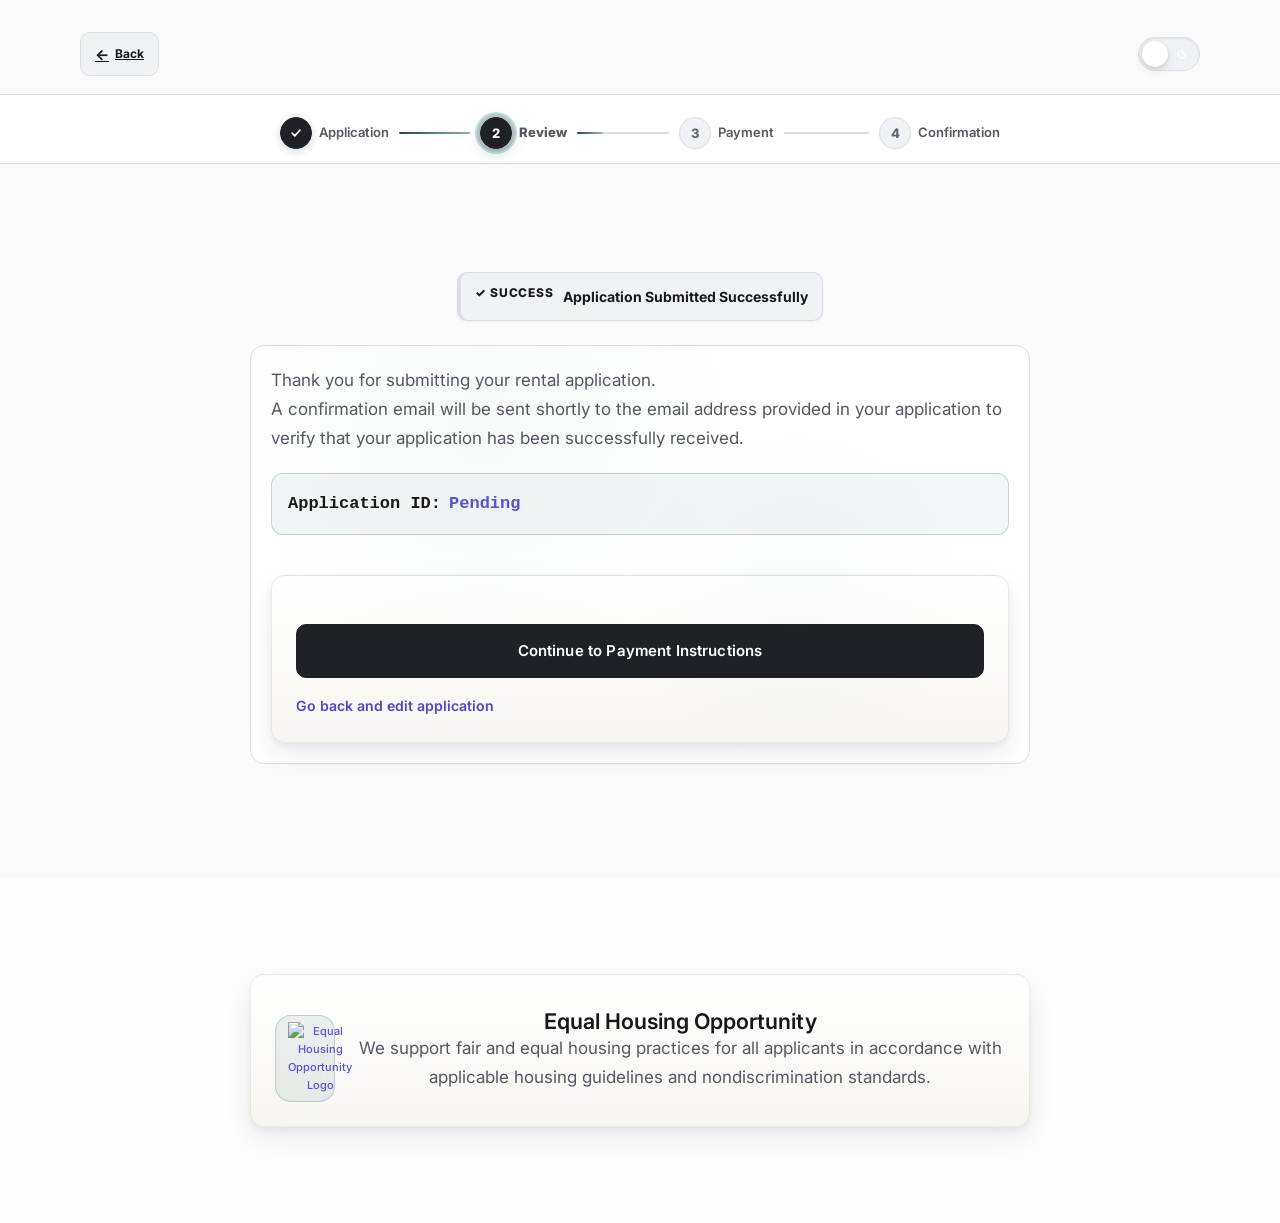
==== application-received.html @ a1fe81de "Ship the homepage redesign with affiliation marks and tighter contact cards. Keep TenantFirst center" ====
<!DOCTYPE html>
<html lang="en" class="home-root">
<head>
  <meta charset="UTF-8">
  <script>
    (function () {
      try {
        var stored = localStorage.getItem("ppm-theme");
        var theme = stored === "light" || stored === "dark"
          ? stored
          : (window.matchMedia("(prefers-color-scheme: dark)").matches ? "dark" : "light");
        document.documentElement.setAttribute("data-theme", theme);
        document.documentElement.style.colorScheme = theme;
      } catch (e) {
        document.documentElement.setAttribute("data-theme", "light");
      }
    })();
  </script>
  <style>
    html.home-root { background-color: #08090B; }
    html.home-root[data-theme="light"] { background-color: #FAFAFB; }
  </style>
  <meta name="viewport" content="width=device-width, initial-scale=1.0, viewport-fit=cover">
  <meta name="description" content="Rental application received confirmation and private review status.">
  <title>Application Received | TenantFirst Management</title>
  <link rel="icon" href="image/favicon.svg" type="image/svg+xml">
  <link rel="icon" href="image/logo.png" type="image/png" sizes="512x512">
  <link rel="apple-touch-icon" href="image/apple-touch-icon.png">
  <meta property="og:type" content="website">
  <meta property="og:site_name" content="TenantFirst Management">
  <meta property="og:locale" content="en_US">
  <meta property="og:title" content="TenantFirst Management">
  <meta property="og:description" content="Professional private property management services for rental listings, tenant support, applications, and property assistance.">
  <meta property="og:url" content="https://privatepropmanagement.com/">
  <meta property="og:image" content="https://privatepropmanagement.com/og-private-property-management-v3.jpg">
  <meta property="og:image:secure_url" content="https://privatepropmanagement.com/og-private-property-management-v3.jpg">
  <meta property="og:image:width" content="1200">
  <meta property="og:image:height" content="630">
  <meta property="og:image:type" content="image/jpeg">
  <meta property="og:image:alt" content="TenantFirst Management">
  <meta name="twitter:card" content="summary_large_image">
  <meta name="twitter:title" content="TenantFirst Management">
  <meta name="twitter:description" content="Professional private property management services for rental listings, tenant support, applications, and property assistance.">
  <meta name="twitter:image" content="https://privatepropmanagement.com/og-private-property-management-v3.jpg">
  <link rel="preconnect" href="https://fonts.googleapis.com">
  <link rel="preconnect" href="https://fonts.gstatic.com" crossorigin>
  <link href="https://fonts.googleapis.com/css2?family=Inter:wght@400;500;600&display=swap" rel="stylesheet">
  <link rel="stylesheet" href="style.css">
  <link rel="preload" href="image/home-mark-on-dark.svg" as="image" type="image/svg+xml">
  <link rel="preload" href="image/home-mark-on-light.svg" as="image" type="image/svg+xml">
  <link rel="stylesheet" href="page-loader.css">
  <link rel="stylesheet" href="home-design.css">
</head>
<body class="application-received-page">
  <div class="ppm-page-loader" id="ppmPageLoader" role="status" aria-live="polite" aria-label="Loading" hidden>
    <div class="ppm-page-loader__content">
      <img class="ppm-page-loader__mark home-mark home-mark--on-dark" src="image/home-mark-on-dark.svg" alt="TenantFirst Management" width="76" height="76">
      <img class="ppm-page-loader__mark home-mark home-mark--on-light" src="image/home-mark-on-light.svg" alt="" width="76" height="76">
      <span class="ppm-page-loader__spinner" aria-hidden="true"></span>
    </div>
  </div>
  <script>document.getElementById("ppmPageLoader").hidden = false;</script>
  <script src="page-loader.js"></script>
  <script src="theme.js"></script>

  <header class="site-header back-nav">
    <div class="container header-inner">
      <a href="apply.html" class="back-button" id="applicationBackButton" aria-label="Back to Application">
        <span class="back-button-icon" aria-hidden="true">←</span>
        <span>Back</span>
      </a>
      <div class="theme-toggle-wrap">
        <button type="button" class="theme-toggle" data-theme-toggle aria-pressed="false" aria-label="Switch to dark mode">
          <span class="theme-toggle__icons" aria-hidden="true">
            <svg class="theme-toggle__sun" viewBox="0 0 24 24" fill="none">
              <circle cx="12" cy="12" r="4" stroke="currentColor" stroke-width="1.8"/>
              <path d="M12 3v1.6M12 19.4V21M4.9 4.9l1.1 1.1M18 18l1.1 1.1M3 12h1.6M19.4 12H21M4.9 19.1 6 18M18 6l1.1-1.1" stroke="currentColor" stroke-width="1.8" stroke-linecap="round"/>
            </svg>
            <svg class="theme-toggle__moon" viewBox="0 0 24 24" fill="none">
              <path d="M16.2 13.2A6.2 6.2 0 0 1 10.8 6.2 6.4 6.4 0 1 0 16.2 13.2Z" stroke="currentColor" stroke-width="1.8" stroke-linejoin="round"/>
            </svg>
          </span>
          <span class="theme-toggle__thumb"></span>
        </button>
      </div>
    </div>
  </header>

  <div class="apply-page-stepper-wrap apply-page-stepper-wrap--at-review" aria-label="Application progress overview">
    <p class="apply-page-stepper__status" aria-live="polite">
      <span class="sr-only">Step 2 of 4:</span> Review
    </p>
    <ol class="apply-page-stepper">
      <li class="apply-page-step is-done">
        <span class="apply-page-step__node">
          <span class="apply-page-step__marker" aria-hidden="true">
            <svg viewBox="0 0 14 14" fill="none" aria-hidden="true"><path d="M2.5 7.2L5.6 10.3L11.5 3.8" stroke="currentColor" stroke-width="2" stroke-linecap="round" stroke-linejoin="round"/></svg>
          </span>
          <span class="apply-page-step__label">Application</span>
        </span>
        <span class="apply-page-step__rail is-done" aria-hidden="true"></span>
      </li>
      <li class="apply-page-step is-active" aria-current="step">
        <span class="apply-page-step__node">
          <span class="apply-page-step__marker" aria-hidden="true">2</span>
          <span class="apply-page-step__label">Review</span>
        </span>
        <span class="apply-page-step__rail is-partial" aria-hidden="true"></span>
      </li>
      <li class="apply-page-step is-upcoming">
        <span class="apply-page-step__node">
          <span class="apply-page-step__marker" aria-hidden="true">3</span>
          <span class="apply-page-step__label">Payment</span>
        </span>
        <span class="apply-page-step__rail" aria-hidden="true"></span>
      </li>
      <li class="apply-page-step is-upcoming">
        <span class="apply-page-step__node">
          <span class="apply-page-step__marker" aria-hidden="true">4</span>
          <span class="apply-page-step__label">Confirmation</span>
        </span>
      </li>
    </ol>
  </div>

  <main>
    <section class="section received-section">
      <div class="container narrow">
        <!-- Status Badge -->
        <div class="status-badge">
          <span>Application Submitted Successfully</span>
        </div>

        <!-- Application Received Card -->
        <div class="confirmation-card">
          <div class="property-context-banner property-context-banner--compact" data-property-context-banner hidden>
            <div class="property-context-banner__inner">
              <span class="property-context-banner__icon" aria-hidden="true">
                <svg viewBox="0 0 24 24" fill="none" aria-hidden="true">
                  <path d="M3 10.5L12 3.5L21 10.5V20C21 20.5523 20.5523 21 20 21H15V15C15 14.4477 14.5523 14 14 14H10C9.44772 14 9 14.4477 9 15V21H4C3.44772 21 3 20.5523 3 20V10.5Z" stroke="currentColor" stroke-width="1.75" stroke-linejoin="round"/>
                </svg>
              </span>
              <div class="property-context-banner__body">
                <span class="property-context-banner__label">Applying for:</span>
                <strong class="property-context-banner__value" data-property-context-value></strong>
              </div>
            </div>
          </div>

          <p>Thank you for submitting your rental application.</p>
          <p>A confirmation email will be sent shortly to the email address provided in your application to verify that your application has been successfully received.</p>
          
          <div class="application-id">
            <strong>Application ID:</strong>
            <span id="application-id-value" data-no-i18n>Pending</span>
          </div>

          <section class="application-review" id="applicationReviewPanel" aria-labelledby="application-review-title" hidden>
            <header class="application-review__header">
              <div class="application-review__heading">
                <p class="application-review__eyebrow">Quick check</p>
                <h2 class="application-review__title" id="application-review-title">Review your details</h2>
              </div>
              <a class="application-review__edit" id="applicationReviewEditLink" href="apply.html">Edit</a>
            </header>
            <p class="application-review__lead">Confirm everything looks right before continuing. You can edit now if something needs to change.</p>
            <div class="application-review__body" id="applicationReviewBody"></div>
          </section>

          <div class="received-payment-ready">
            <div class="received-actions">
              <a
                id="payment-next-steps-link"
                class="button button-primary button-full"
                href="payment.html"
              >Continue to Payment Instructions</a>
              <a class="received-edit-link" id="applicationReviewEditLinkSecondary" href="apply.html">Go back and edit application</a>
            </div>
          </div>
        </div>


      </div>
    </section>

    <!-- Equal Housing Opportunity Section -->
    <section class="section ehc-section">
      <div class="container narrow">
        <div class="ehc-card">
          <div class="ehc-logo-placeholder">
            <img src="image/logo2.jpeg" alt="Equal Housing Opportunity Logo">
          </div>
          <div class="ehc-content">
            <h3>Equal Housing Opportunity</h3>
            <p>We support fair and equal housing practices for all applicants in accordance with applicable housing guidelines and nondiscrimination standards.</p>
          </div>
        </div>
      </div>
    </section>
  </main>

  <script src="i18n-extensions.js"></script>
  <script src="i18n-apply-form.js"></script>
  <script src="script.js"></script>
  <script>
    (function () {
      const idTarget = document.getElementById('application-id-value');
      if (!idTarget) {
        return;
      }

      const params = new URLSearchParams(window.location.search);
      const idFromUrl = params.get('applicationId') || params.get('application-id');
      const languageFromUrl = params.get('lang');
      const propertyFromUrl = params.get('property');

      if (window.PPM_PROPERTY && typeof window.PPM_PROPERTY.resolveApplicationProperty === 'function') {
        window.PPM_PROPERTY.resolveApplicationProperty();
      } else if (propertyFromUrl) {
        try {
          window.sessionStorage.setItem('latestApplicationProperty', propertyFromUrl);
          window.localStorage.setItem('latestApplicationProperty', propertyFromUrl);
        } catch (error) {
          console.warn('Could not persist application property:', error);
        }
      }

      if (window.PPM_PROPERTY && typeof window.PPM_PROPERTY.renderPropertyContextBanner === 'function') {
        window.PPM_PROPERTY.renderPropertyContextBanner();
      }
      const supportedLanguages = ['en', 'es', 'zh', 'fr', 'ar'];
      const normalizeLanguage = (language) => {
        const value = String(language || '').toLowerCase().split('-')[0];
        return supportedLanguages.includes(value) ? value : 'en';
      };
      const storedId = window.sessionStorage.getItem('latestApplicationId') || window.localStorage.getItem('latestApplicationId');
      const reviewSnapshot = window.PPM_PROPERTY && typeof window.PPM_PROPERTY.readApplicationReviewSnapshot === 'function'
        ? window.PPM_PROPERTY.readApplicationReviewSnapshot()
        : null;
      const applicationId = idFromUrl || storedId || (reviewSnapshot && reviewSnapshot.applicationId) || '';
      const selectedLanguage = normalizeLanguage(languageFromUrl ||
        window.sessionStorage.getItem('latestApplicationLanguage') ||
        window.localStorage.getItem('latestApplicationLanguage') ||
        window.localStorage.getItem('site-language') ||
        document.documentElement.lang ||
        'en');

      if (applicationId) {
        idTarget.textContent = applicationId;
        delete idTarget.dataset.translationKey;
        try {
          window.sessionStorage.setItem('latestApplicationId', applicationId);
          window.localStorage.setItem('latestApplicationId', applicationId);
        } catch (error) {
          console.warn('Could not persist application ID:', error);
        }
      }

      if (languageFromUrl) {
        window.sessionStorage.setItem('latestApplicationLanguage', selectedLanguage);
        window.localStorage.setItem('latestApplicationLanguage', selectedLanguage);
        window.localStorage.setItem('site-language', selectedLanguage);
      }

      if (!languageFromUrl && selectedLanguage) {
        window.sessionStorage.setItem('latestApplicationLanguage', selectedLanguage);
        window.localStorage.setItem('latestApplicationLanguage', selectedLanguage);
        window.localStorage.setItem('site-language', selectedLanguage);
      }

      const backButton = document.getElementById('applicationBackButton');
      if (backButton) {
        if (window.PPM_PROPERTY && typeof window.PPM_PROPERTY.buildApplicationFlowHref === 'function') {
          backButton.href = window.PPM_PROPERTY.buildApplicationFlowHref('apply.html', {
            language: selectedLanguage,
            property: window.PPM_PROPERTY.storedProperty ? window.PPM_PROPERTY.storedProperty() : ''
          });
        } else {
          backButton.href = selectedLanguage === 'en' ? 'apply.html' : `apply.html?lang=${encodeURIComponent(selectedLanguage)}`;
        }
        backButton.dataset.fallbackHome = backButton.href;
      }

      const editLinks = [
        document.getElementById('applicationReviewEditLink'),
        document.getElementById('applicationReviewEditLinkSecondary')
      ].filter(Boolean);
      editLinks.forEach((link) => {
        link.href = backButton ? backButton.href : (selectedLanguage === 'en' ? 'apply.html' : `apply.html?lang=${encodeURIComponent(selectedLanguage)}`);
      });

      const paymentLink = document.getElementById('payment-next-steps-link');
      const storedProperty = window.PPM_PROPERTY && typeof window.PPM_PROPERTY.storedProperty === 'function'
        ? window.PPM_PROPERTY.storedProperty()
        : '';

      const buildPaymentUrl = () => {
        if (window.PPM_PROPERTY && typeof window.PPM_PROPERTY.buildApplicationFlowHref === 'function') {
          return window.PPM_PROPERTY.buildApplicationFlowHref('payment.html', {
            language: selectedLanguage,
            applicationId,
            property: storedProperty
          });
        }

        const paymentParams = new URLSearchParams();
        if (applicationId) {
          paymentParams.set('applicationId', applicationId);
        }
        if (selectedLanguage && selectedLanguage !== 'en') {
          paymentParams.set('lang', selectedLanguage);
        }
        if (storedProperty) {
          paymentParams.set('property', storedProperty);
        }
        const query = paymentParams.toString();
        return query ? `payment.html?${query}` : 'payment.html';
      };

      if (paymentLink) {
        paymentLink.href = buildPaymentUrl();
        paymentLink.addEventListener('click', function () {
          if (window.PPM_PROPERTY && typeof window.PPM_PROPERTY.prepareApplicationForNextApplicant === 'function') {
            window.PPM_PROPERTY.prepareApplicationForNextApplicant();
          }
        });
      }

      try {
        const emailStatusRaw = window.sessionStorage.getItem('applicationEmailStatus');
        if (emailStatusRaw) {
          const emailStatus = JSON.parse(emailStatusRaw);
          const confirmationParagraph = document.querySelector('.confirmation-card p:nth-of-type(2)');

          if (emailStatus.applicant !== 'sent' && confirmationParagraph) {
            const errorDetail = Array.isArray(emailStatus.errors) && emailStatus.errors.length
              ? ` (${emailStatus.errors.join(' ')})`
              : '';
            confirmationParagraph.insertAdjacentHTML(
              'afterend',
              `<p class="form-status is-error" role="status">We saved your application, but the confirmation email could not be sent automatically. Please contact support@privatepropmanagement.com if you do not receive it soon.${errorDetail}</p>`
            );
          }

          window.sessionStorage.removeItem('applicationEmailStatus');
        }
      } catch (error) {
        console.warn('Could not read application email status:', error);
      }

      if (window.PPM_I18N && typeof window.PPM_I18N.applyLanguage === 'function') {
        window.PPM_I18N.applyLanguage(selectedLanguage);
      }

      if (window.PPM_PROPERTY && typeof window.PPM_PROPERTY.initApplicationReviewPanel === 'function') {
        window.PPM_PROPERTY.initApplicationReviewPanel();
      }
    })();
  </script>
</body>
</html>
---- style.css ----
:root {
  --brand-primary: #164E50;
  --brand-hover: #103C3E;
  --page-background: #F7F6F2;
  --surface: #FFFFFF;
  --surface-subtle: #EAF1EE;
  --text-primary: #202B33;
  --text-secondary: #526168;
  --link: #164E50;
  --border: #D9DEDA;
  --input-border: #788780;
  --text-on-brand: #FFFFFF;
  --focus-ring: #164E50;
  --success: #24613B;
  --success-background: #EAF5EE;
  --warning: #805500;
  --warning-background: #FFF3D6;
  --error: #B42318;
  --error-background: #FFF0EE;
  --info: #164E50;
  --info-background: #EAF1EE;
  --bg: #F7F6F2;
  --bg-warm: #F7F6F2;
  --bg-soft: #EFEDE6;
  --surface-solid: #FFFFFF;
  --surface-strong: #EAF1EE;
  --border-strong: #788780;
  --text: #202B33;
  --muted: #526168;
  --soft: #526168;
  --gold: #164E50;
  --gold-light: #1F6668;
  --gold-subtle: rgba(22, 78, 80, 0.12);
  --ink: #FFFFFF;
  --green: #24613B;
  --blue: #164E50;
  --blue-light: #1F6668;
  --blue-dark: #103C3E;
  --navy: #202B33;
  --accent: #164E50;
  --champagne: #164E50;
  --copper: #103C3E;
  --smoke: #526168;
  --glass: rgba(255, 255, 255, 0.94);
  --glass-strong: #FFFFFF;
  --header-bg: #164E50;
  --shadow-sm: 0 1px 2px rgba(32, 43, 51, 0.05);
  --shadow: 0 4px 6px rgba(32, 43, 51, 0.05), 0 12px 28px rgba(32, 43, 51, 0.08);
  --shadow-lg: 0 20px 48px rgba(32, 43, 51, 0.12);
  --radius: 14px;
  --radius-sm: 10px;
  --container: 1120px;
  --deep-shadow: 0 16px 40px rgba(32, 43, 51, 0.1);
  --font-display: Inter, ui-sans-serif, system-ui, -apple-system, BlinkMacSystemFont, "Segoe UI", Arial, sans-serif;
  --font-body: Inter, ui-sans-serif, system-ui, -apple-system, BlinkMacSystemFont, "Segoe UI", Arial, sans-serif;
}

* {
  box-sizing: border-box;
}

html {
  scroll-behavior: smooth;
  scroll-padding-top: 92px;
  color-scheme: light;
}

body {
  margin: 0;
  background:
    linear-gradient(180deg, var(--bg-warm) 0%, var(--bg) 42%, var(--bg-soft) 100%);
  color: var(--text);
  font-family: var(--font-body);
  font-size: 17px;
  line-height: 1.65;
  position: relative;
  -webkit-font-smoothing: antialiased;
  -moz-osx-font-smoothing: grayscale;
}

body::before,
body::after {
  display: none;
}

body.nav-lock {
  overflow: hidden;
}

img,
svg {
  max-width: 100%;
}

a {
  color: inherit;
}

.container {
  width: min(100% - 32px, var(--container));
  margin: 0 auto;
}

.narrow {
  max-width: 780px;
}

.section {
  padding: 58px 0;
  position: relative;
}

.section::before {
  display: none;
}

.sr-only {
  position: absolute;
  width: 1px;
  height: 1px;
  padding: 0;
  margin: -1px;
  overflow: hidden;
  clip: rect(0, 0, 0, 0);
  white-space: nowrap;
  border: 0;
}

.site-header {
  position: sticky;
  top: 0;
  z-index: 40;
  background: var(--header-bg);
  border-bottom: 1px solid var(--border);
  box-shadow: var(--shadow-sm);
  backdrop-filter: blur(16px) saturate(1.1);
  -webkit-backdrop-filter: blur(16px) saturate(1.1);
}

.site-header::before,
.site-header::after {
  display: none;
}

.header-inner {
  min-height: 82px;
  display: flex;
  align-items: center;
  justify-content: space-between;
  gap: 14px;
}

.header-brand-group {
  display: flex;
  align-items: center;
  gap: 12px;
  min-width: 0;
  flex: 1 1 auto;
}

.brand {
  min-width: 0;
  flex: 1 1 auto;
  display: inline-flex;
  align-items: center;
  gap: 14px;
  min-height: 58px;
  text-decoration: none;
  transition: transform 0.22s ease, opacity 0.22s ease;
}

.brand:hover {
  transform: translateY(-1px);
}

.brand-mark {
  width: 56px;
  height: 56px;
  flex: 0 0 56px;
  display: block;
  object-fit: contain;
  padding: 4px;
  border: 1px solid rgba(22, 78, 80, 0.5);
  border-radius: 14px;
  background:
    linear-gradient(145deg, rgba(255, 255, 255, 0.12), rgba(22, 78, 80, 0.08));
  box-shadow:
    0 12px 30px rgba(0, 0, 0, 0.28),
    inset 0 0 0 1px rgba(255, 255, 255, 0.08);
  image-rendering: auto;
}

.brand-copy {
  display: grid;
  min-width: 0;
  gap: 3px;
  line-height: 1.08;
}

.brand-copy strong {
  color: var(--text);
  font-size: clamp(17px, 4.4vw, 21px);
  font-weight: 900;
  overflow-wrap: anywhere;
}

.brand-copy span {
  color: var(--gold-light);
  font-size: clamp(11px, 3.1vw, 13px);
  font-weight: 700;
  overflow-wrap: anywhere;
}

.nav-toggle {
  position: relative;
  z-index: 60;
  width: 46px;
  min-height: 46px;
  flex: 0 0 46px;
  display: inline-flex;
  flex-direction: column;
  justify-content: center;
  gap: 4px;
  padding: 0 11px;
  color: var(--text);
  background:
    linear-gradient(145deg, rgba(255, 255, 255, 0.1), rgba(255, 255, 255, 0.03));
  border: 1px solid rgba(22, 78, 80, 0.32);
  border-radius: 12px;
  box-shadow: 0 10px 24px rgba(0, 0, 0, 0.22);
  cursor: pointer;
  transition: transform 0.22s ease, border-color 0.22s ease, background 0.22s ease;
}

.nav-toggle:hover,
.nav-toggle:focus-visible {
  border-color: rgba(22, 78, 80, 0.7);
  transform: translateY(-1px);
}

.nav-toggle span:not(.sr-only) {
  display: block;
  height: 2px;
  width: 100%;
  background: currentColor;
  border-radius: 999px;
  transition: transform 0.24s ease, opacity 0.2s ease;
}

.nav-toggle.is-open span:not(.sr-only):nth-child(2) {
  transform: translateY(6px) rotate(45deg);
}

.nav-toggle.is-open span:not(.sr-only):nth-child(3) {
  opacity: 0;
}

.nav-toggle.is-open span:not(.sr-only):nth-child(4) {
  transform: translateY(-6px) rotate(-45deg);
}

.site-nav {
  position: fixed;
  top: 94px;
  right: 16px;
  z-index: 55;
  width: min(calc(100vw - 32px), 390px);
  max-height: calc(100svh - 116px);
  display: flex;
  flex-direction: column;
  gap: 4px;
  padding: 16px;
  overflow-y: auto;
  background:
    linear-gradient(180deg, rgba(30, 35, 41, 0.96), rgba(15, 18, 21, 0.98));
  border: 1px solid rgba(22, 78, 80, 0.24);
  border-radius: 18px;
  box-shadow: 0 28px 90px rgba(0, 0, 0, 0.5);
  backdrop-filter: blur(24px) saturate(1.22);
  -webkit-backdrop-filter: blur(24px) saturate(1.22);
  opacity: 0;
  pointer-events: none;
  transform: translateX(18px) translateY(-8px) scale(0.98);
  transition: opacity 0.24s ease, transform 0.26s ease;
}

.site-nav.is-open {
  opacity: 1;
  pointer-events: auto;
  transform: translateX(0) translateY(0) scale(1);
}

.nav-overlay {
  position: fixed;
  inset: 0;
  z-index: 50;
  background: rgba(0, 0, 0, 0.52);
  opacity: 0;
  pointer-events: none;
  backdrop-filter: blur(3px);
  -webkit-backdrop-filter: blur(3px);
  transition: opacity 0.22s ease;
}

.site-nav.is-open + .nav-overlay {
  opacity: 1;
  pointer-events: auto;
}

.nav-panel-header {
  display: grid;
  gap: 3px;
  padding: 6px 6px 14px;
  margin-bottom: 4px;
  border-bottom: 1px solid var(--border);
}

.nav-panel-title {
  color: var(--gold-light);
  font-size: 12px;
  font-weight: 900;
  letter-spacing: 0;
  text-transform: uppercase;
}

.nav-panel-subtitle {
  color: var(--muted);
  font-size: 15px;
  font-weight: 800;
}

.site-nav a {
  min-height: 48px;
  display: grid;
  grid-template-columns: 18px 1fr;
  gap: 11px;
  align-items: center;
  padding: 11px 12px;
  color: var(--text);
  text-decoration: none;
  border-radius: 12px;
  border: 1px solid transparent;
  font-weight: 800;
  transition: color 0.2s ease, background 0.2s ease, border-color 0.2s ease, transform 0.2s ease;
}

.site-nav a:hover,
.site-nav a:focus-visible {
  color: var(--text);
  background: rgba(255, 255, 255, 0.06);
  border-color: rgba(22, 78, 80, 0.22);
  transform: translateX(2px);
}

.nav-icon {
  width: 10px;
  height: 10px;
  display: inline-block;
  border: 1px solid rgba(22, 78, 80, 0.75);
  border-radius: 50%;
  box-shadow: 0 0 0 4px rgba(22, 78, 80, 0.08);
}

.site-nav .nav-language {
  margin-top: 10px;
  padding-top: 14px;
  border-top: 1px solid var(--border);
}

.language-switcher {
  display: grid;
  gap: 9px;
}

.language-switcher > span {
  color: var(--gold-light);
  font-size: 12px;
  font-weight: 900;
  letter-spacing: 0;
  text-transform: uppercase;
}

.language-select {
  position: absolute;
  width: 1px;
  height: 1px;
  min-height: 1px;
  padding: 0;
  opacity: 0;
  pointer-events: none;
}

.language-select:hover,
.language-select:focus {
  border-color: rgba(22, 78, 80, 0.75);
  box-shadow: 0 12px 30px rgba(22, 78, 80, 0.12);
  outline: 0;
}

.language-select option {
  color: #202B33;
  background: #F7F6F2;
}

.language-bar {
  max-width: 100%;
  display: flex;
  flex-wrap: nowrap;
  align-items: center;
  gap: 6px;
  padding: 6px;
  overflow-x: auto;
  overscroll-behavior-inline: contain;
  scrollbar-width: none;
  background:
    linear-gradient(145deg, rgba(255, 255, 255, 0.075), rgba(255, 255, 255, 0.025)),
    rgba(8, 10, 12, 0.48);
  border: 1px solid rgba(22, 78, 80, 0.22);
  border-radius: 999px;
  box-shadow: inset 0 1px 0 rgba(255, 255, 255, 0.055), 0 14px 34px rgba(0, 0, 0, 0.2);
  -webkit-overflow-scrolling: touch;
}

.language-bar::-webkit-scrollbar {
  display: none;
}

.language-pill {
  min-height: 42px;
  flex: 0 0 auto;
  display: inline-flex;
  align-items: center;
  justify-content: center;
  gap: 5px;
  padding: 8px 10px;
  color: rgba(247, 240, 230, 0.78);
  background: transparent;
  border: 1px solid transparent;
  border-radius: 999px;
  font: inherit;
  font-size: 12px;
  font-weight: 900;
  line-height: 1;
  cursor: pointer;
  transition: color 0.18s ease, background 0.18s ease, border-color 0.18s ease, transform 0.18s ease, box-shadow 0.18s ease;
}

.language-pill:hover,
.language-pill:focus-visible {
  color: var(--text);
  background: rgba(255, 255, 255, 0.065);
  border-color: rgba(22, 78, 80, 0.22);
  transform: translateY(-1px);
}

.language-pill:focus-visible {
  outline: 3px solid rgba(22, 78, 80, 0.28);
  outline-offset: 2px;
}

.language-pill.is-active {
  color: var(--ink);
  background: linear-gradient(135deg, #1F6668, #164E50 58%, #164E50);
  border-color: rgba(255, 242, 212, 0.5);
  box-shadow: 0 8px 22px rgba(22, 78, 80, 0.2), inset 0 1px 0 rgba(255, 255, 255, 0.28);
}

.language-flag {
  font-size: 15px;
  line-height: 1;
}

.language-code {
  letter-spacing: 0;
  white-space: nowrap;
}

.header-language {
  display: none;
  min-width: 312px;
  max-width: min(42vw, 420px);
  margin-left: auto;
}

.header-language .language-bar {
  justify-content: flex-start;
}

.back-nav {
  padding-top: clamp(14px, 3.4vw, 22px);
}

.back-button {
  min-height: 44px;
  display: inline-flex;
  align-items: center;
  justify-content: center;
  gap: 9px;
  padding: 10px 15px;
  color: rgba(247, 240, 230, 0.9);
  background:
    linear-gradient(145deg, rgba(255, 255, 255, 0.065), rgba(255, 255, 255, 0.025)),
    rgba(8, 10, 12, 0.52);
  border: 1px solid rgba(22, 78, 80, 0.24);
  border-radius: 999px;
  box-shadow: 0 14px 34px rgba(0, 0, 0, 0.24), inset 0 1px 0 rgba(255, 255, 255, 0.055);
  font: inherit;
  font-size: 14px;
  font-weight: 900;
  line-height: 1.15;
  cursor: pointer;
  backdrop-filter: blur(16px);
  -webkit-backdrop-filter: blur(16px);
  transition: transform 0.2s ease, border-color 0.2s ease, color 0.2s ease, box-shadow 0.2s ease, background 0.2s ease;
}

.back-button:hover,
.back-button:focus-visible {
  color: #FFFFFF;
  border-color: rgba(22, 78, 80, 0.58);
  background:
    linear-gradient(145deg, rgba(22, 78, 80, 0.12), rgba(255, 255, 255, 0.035)),
    rgba(8, 10, 12, 0.64);
  box-shadow: 0 16px 38px rgba(0, 0, 0, 0.3), 0 8px 24px rgba(22, 78, 80, 0.1), inset 0 1px 0 rgba(255, 255, 255, 0.075);
  transform: translateX(-2px);
}

.back-button:active {
  transform: translateX(-1px) scale(0.98);
}

.back-button-icon {
  color: var(--champagne);
  font-size: 18px;
  line-height: 1;
  transition: transform 0.2s ease;
}

.back-button:hover .back-button-icon,
.back-button:focus-visible .back-button-icon {
  transform: translateX(-2px);
}

[dir="rtl"] .back-button:hover,
[dir="rtl"] .back-button:focus-visible {
  transform: translateX(2px);
}

[dir="rtl"] .back-button:active {
  transform: translateX(1px) scale(0.98);
}

[dir="rtl"] .back-button-icon {
  transform: rotate(180deg);
}

[dir="rtl"] .back-button:hover .back-button-icon,
[dir="rtl"] .back-button:focus-visible .back-button-icon {
  transform: rotate(180deg) translateX(-2px);
}

[dir="rtl"] .site-nav {
  right: auto;
  left: 16px;
}

[dir="rtl"] .site-nav a:hover,
[dir="rtl"] .site-nav a:focus-visible {
  transform: translateX(-2px);
}

.button {
  min-height: 50px;
  display: inline-flex;
  align-items: center;
  justify-content: center;
  gap: 8px;
  padding: 13px 18px;
  border: 1px solid transparent;
  border-radius: var(--radius);
  font: inherit;
  font-weight: 800;
  line-height: 1.2;
  text-align: center;
  text-decoration: none;
  cursor: pointer;
}

.button-primary {
  background: linear-gradient(135deg, var(--gold-light), var(--gold));
  color: var(--ink);
  border-color: var(--gold);
  box-shadow: 0 12px 30px rgba(22, 78, 80, 0.22);
}

.button-secondary {
  background: rgba(255, 255, 255, 0.04);
  color: var(--text);
  border-color: var(--border-strong);
}

.button-full {
  width: 100%;
}

.floating-apply {
  position: fixed;
  right: 16px;
  bottom: max(16px, env(safe-area-inset-bottom));
  z-index: 25;
  min-height: 48px;
  max-width: calc(100vw - 32px);
  display: inline-flex;
  align-items: center;
  justify-content: center;
  padding: 11px 18px;
  color: var(--ink);
  background: linear-gradient(135deg, var(--gold-light), var(--gold));
  border: 1px solid rgba(255, 255, 255, 0.24);
  border-radius: 999px;
  box-shadow: 0 18px 42px rgba(0, 0, 0, 0.42), 0 8px 24px rgba(22, 78, 80, 0.28);
  font-size: 14px;
  font-weight: 900;
  line-height: 1.15;
  white-space: nowrap;
  text-decoration: none;
  animation: apply-bounce 3.2s ease-in-out infinite;
  transition: transform 0.22s ease, box-shadow 0.22s ease, border-color 0.22s ease, filter 0.22s ease;
}

.floating-apply:hover,
.floating-apply:focus-visible {
  border-color: rgba(255, 244, 215, 0.62);
  box-shadow: 0 16px 42px rgba(0, 0, 0, 0.44), 0 8px 26px rgba(22, 78, 80, 0.34);
  filter: saturate(1.08) brightness(1.03);
  transform: translateY(-3px);
  animation-play-state: paused;
}

.floating-apply:active {
  transform: translateY(0) scale(0.97);
}

@keyframes apply-bounce {
  0%, 72%, 100% {
    transform: translateY(0);
  }

  80% {
    transform: translateY(-7px);
  }

  88% {
    transform: translateY(0);
  }
}

.hero {
  min-height: calc(100svh - 74px);
  display: flex;
  align-items: center;
  background:
    radial-gradient(circle at 82% 18%, rgba(22, 78, 80, 0.15), transparent 22rem),
    linear-gradient(135deg, rgba(12, 14, 16, 0.98), rgba(23, 27, 32, 0.92));
}

.hero-grid {
  display: grid;
  gap: 26px;
  align-items: end;
}

.eyebrow {
  margin: 0 0 12px;
  color: var(--gold);
  font-size: 13px;
  font-weight: 900;
  letter-spacing: 0;
  text-transform: uppercase;
}

h1,
h2,
h3,
p {
  overflow-wrap: break-word;
}

h1,
h2,
h3 {
  margin: 0;
  line-height: 1.1;
}

h1 {
  max-width: 820px;
  font-size: clamp(38px, 9vw, 66px);
}

h2 {
  font-size: clamp(24px, 5vw, 36px);
}

h3 {
  font-size: 20px;
}

p {
  margin: 0;
}

.hero-copy {
  max-width: 680px;
  margin-top: 18px;
  color: var(--muted);
  font-size: clamp(18px, 4.5vw, 21px);
}

.trust-strip {
  display: grid;
  gap: 12px;
  margin-top: 28px;
}

.trust-badges {
  display: grid;
  grid-template-columns: 1fr 1fr;
  gap: 16px;
  margin: 24px 0;
}

.equal-housing-badge,
.ssl-badge {
  display: grid;
  grid-template-columns: 32px 1fr;
  gap: 10px;
  align-items: center;
  padding: 12px 16px;
  background: var(--surface);
  border: 1px solid var(--border);
  border-radius: var(--radius);
  box-shadow: var(--shadow);
  backdrop-filter: blur(18px);
  transition: all 0.3s ease;
}

.equal-housing-badge:hover,
.ssl-badge:hover {
  transform: translateY(-2px);
  box-shadow: 0 8px 24px rgba(0, 0, 0, 0.15);
}

.trust-badge-icon {
  display: flex;
  align-items: center;
  justify-content: center;
  width: 32px;
  height: 32px;
  background: rgba(22, 78, 80, 0.1);
  border-radius: 8px;
  color: var(--accent);
}

.trust-badge-text {
  font-size: 14px;
  line-height: 1.4;
}

.trust-badge-text strong {
  display: block;
  font-weight: 600;
  color: var(--text);
}

/* Application Received Page Styles */
.status-badge {
  display: flex;
  align-items: center;
  justify-content: center;
  padding: 8px 20px;
  background: rgba(22, 78, 80, 0.15);
  border: 1px solid rgba(22, 78, 80, 0.3);
  border-radius: 24px;
  margin: 0 auto 24px auto;
  font-size: 14px;
  font-weight: 600;
  color: var(--accent);
  backdrop-filter: blur(12px);
  width: fit-content;
}

.confirmation-card {
  background: rgba(24, 28, 32, 0.74);
  border: 1px solid rgba(238, 226, 205, 0.16);
  border-radius: var(--radius);
  box-shadow: 
    0 8px 32px rgba(0, 0, 0, 0.34),
    inset 0 0 0 1px rgba(22, 78, 80, 0.1);
  backdrop-filter: blur(20px) saturate(1.1);
  padding: 20px;
  width: 100%;
  margin-bottom: 18px;
  position: relative;
}

.confirmation-card::before {
  content: '';
  position: absolute;
  top: 0;
  left: 0;
  right: 0;
  bottom: 0;
  background:
    radial-gradient(circle at 30% 20%, rgba(22, 78, 80, 0.03) 0%, transparent 40%),
    radial-gradient(circle at 70% 60%, rgba(22, 78, 80, 0.02) 0%, transparent 30%);
  pointer-events: none;
  z-index: 1;
}

.confirmation-card h1 {
  font-size: clamp(18px, 4.8vw, 26px);
  font-weight: 700;
  margin: 0 auto 16px auto;
  color: var(--text);
  line-height: 1.1;
  letter-spacing: -0.03em;
  white-space: nowrap;
  text-align: center;
  overflow: visible;
  max-width: 100%;
}

.confirmation-card h2 {
  font-size: clamp(16px, 4.2vw, 20px);
  font-weight: 600;
  margin: 0 auto 12px auto;
  color: var(--text);
  line-height: 1.2;
  letter-spacing: -0.02em;
  white-space: nowrap;
  text-align: center;
  overflow: visible;
  max-width: 100%;
}

.confirmation-card p {
  line-height: 1.6;
  color: var(--muted);
  margin-bottom: 0;
}

.application-id {
  display: flex;
  align-items: center;
  gap: 8px;
  margin-top: 20px;
  padding: 16px;
  background: rgba(22, 78, 80, 0.05);
  border: 1px solid rgba(22, 78, 80, 0.2);
  border-radius: 12px;
  font-family: 'Courier New', monospace;
}

.application-id strong {
  color: var(--text);
}

.application-id span {
  color: var(--accent);
  font-weight: 600;
}

.review-status-heading {
  display: flex;
  align-items: center;
  justify-content: space-between;
  gap: 14px;
  margin-bottom: 12px;
}

.review-status-heading h2 {
  margin: 0;
}

.review-status-badge {
  display: inline-flex;
  align-items: center;
  justify-content: center;
  flex: 0 0 auto;
  padding: 7px 12px;
  border: 1px solid rgba(22, 78, 80, 0.28);
  border-radius: 999px;
  background: rgba(22, 78, 80, 0.1);
  color: var(--accent);
  font-size: 12px;
  font-weight: 700;
  letter-spacing: 0;
  white-space: nowrap;
}

.payment-info-card {
  background: var(--surface);
  border: 1px solid var(--border);
  border-radius: var(--radius);
  box-shadow: var(--shadow);
  backdrop-filter: blur(18px);
  padding: 24px;
  margin-bottom: 24px;
  text-align: center;
}

.payment-info-card h2 {
  font-size: clamp(16px, 4.2vw, 20px);
  font-weight: 600;
  margin: 0 auto 20px auto;
  color: var(--text);
  line-height: 1.2;
  letter-spacing: -0.02em;
  white-space: nowrap;
  text-align: center;
  overflow: visible;
  max-width: 100%;
}

.payment-details {
  margin-bottom: 20px;
}

.payment-row {
  display: flex;
  justify-content: space-between;
  align-items: center;
  padding: 12px 0;
  border-bottom: 1px solid rgba(255, 255, 255, 0.1);
}

.payment-row:last-child {
  border-bottom: none;
}

.payment-row strong {
  color: var(--text);
  font-weight: 600;
}

.payment-row span {
  color: var(--muted);
  text-align: right;
  max-width: 60%;
}

.payment-footer {
  padding-top: 16px;
  border-top: 1px solid rgba(255, 255, 255, 0.1);
}

.payment-footer p {
  font-size: 14px;
  line-height: 1.5;
  color: var(--muted);
  margin: 0;
}

.supported-payments-card {
  position: relative;
  overflow: hidden;
  padding: 26px;
  margin-bottom: 24px;
  border: 1px solid rgba(22, 78, 80, 0.2);
  border-radius: var(--radius);
  background:
    radial-gradient(circle at 18% 0%, rgba(22, 78, 80, 0.14), transparent 16rem),
    radial-gradient(circle at 90% 12%, rgba(22, 78, 80, 0.1), transparent 14rem),
    linear-gradient(145deg, rgba(255, 255, 255, 0.075), rgba(255, 255, 255, 0.026)),
    rgba(12, 17, 19, 0.68);
  box-shadow:
    0 24px 58px rgba(0, 0, 0, 0.32),
    0 10px 28px rgba(22, 78, 80, 0.12),
    inset 0 1px 0 rgba(255, 255, 255, 0.06);
  backdrop-filter: blur(20px);
  text-align: center;
}

.supported-payments-card::before {
  content: "";
  position: absolute;
  inset: 0;
  background: linear-gradient(120deg, rgba(255, 255, 255, 0.08), transparent 34%, rgba(22, 78, 80, 0.045));
  pointer-events: none;
}

.supported-payments-card > * {
  position: relative;
  z-index: 1;
}

.supported-payments-heading {
  max-width: 620px;
  margin: 0 auto 18px;
}

.supported-payments-kicker {
  margin: 0 0 8px;
  color: rgba(22, 78, 80, 0.82);
  font-size: 11px;
  font-weight: 800;
  letter-spacing: 0.14em;
  text-transform: uppercase;
}

.supported-payments-card h2 {
  margin: 0;
  color: var(--text);
  font-size: clamp(19px, 4.2vw, 24px);
  line-height: 1.18;
}

.payment-method-grid {
  display: grid;
  grid-template-columns: repeat(5, minmax(0, 1fr));
  gap: 12px;
  margin: 20px 0;
}

.payment-method-tile {
  display: grid;
  min-width: 0;
  min-height: 108px;
  place-items: center;
  align-content: center;
  gap: 10px;
  padding: 14px 10px;
  border: 1px solid rgba(255, 255, 255, 0.1);
  border-radius: 14px;
  background:
    linear-gradient(180deg, rgba(255, 255, 255, 0.075), rgba(255, 255, 255, 0.025)),
    rgba(255, 255, 255, 0.035);
  box-shadow: inset 0 1px 0 rgba(255, 255, 255, 0.05);
}

.payment-method-tile span:last-child {
  color: rgba(247, 240, 230, 0.88);
  font-size: 13px;
  font-weight: 800;
  line-height: 1.2;
  text-align: center;
}

.payment-method-icon {
  display: inline-flex;
  align-items: center;
  justify-content: center;
  width: 46px;
  height: 46px;
  border-radius: 13px;
  color: #fff;
  font-size: 16px;
  font-weight: 900;
  letter-spacing: 0;
  box-shadow:
    0 12px 26px rgba(0, 0, 0, 0.22),
    inset 0 1px 0 rgba(255, 255, 255, 0.18);
}

.payment-method-chime {
  background: linear-gradient(145deg, #00a86b, #0f7f58);
}

.payment-method-zelle {
  background: linear-gradient(145deg, #6d1ed4, #4f0da9);
}

.payment-method-apple {
  background: linear-gradient(145deg, #1f2328, #050607);
  font-size: 14px;
}

.payment-method-venmo {
  background: linear-gradient(145deg, #2d9cff, #0074de);
}

.payment-method-paypal {
  background: linear-gradient(145deg, #123f88, #0070ba);
}

.supported-payments-card p:not(.supported-payments-kicker) {
  max-width: 690px;
  margin: 0 auto;
  color: rgba(247, 240, 230, 0.74);
  font-size: 14.5px;
  line-height: 1.65;
}

.supported-payments-note {
  margin-top: 8px !important;
}

.payment-workflow-methods {
  margin-bottom: 26px;
}

.payment-confirmation {
  margin-bottom: 24px;
}

.checkbox-wrapper {
  display: flex;
  align-items: center;
  gap: 12px;
  padding: 16px;
  background: rgba(22, 78, 80, 0.05);
  border: 1px solid rgba(22, 78, 80, 0.2);
  border-radius: 12px;
  cursor: pointer;
  transition: all 0.3s ease;
}

.checkbox-wrapper:hover {
  background: rgba(22, 78, 80, 0.1);
}

.checkbox-wrapper input[type="checkbox"] {
  width: 20px;
  height: 20px;
  accent-color: var(--accent);
  cursor: pointer;
}

.checkbox-wrapper label {
  color: var(--text);
  font-weight: 500;
  cursor: pointer;
  margin: 0;
}

.continue-button-wrapper {
  margin-bottom: 32px;
}

.continue-button:disabled {
  opacity: 0.5;
  cursor: not-allowed;
}

/* Payment Confirmation Page Styles */
.payment-confirmation-section {
  max-width: 600px;
  margin: 0 auto;
  padding: 0 20px;
}

.payment-confirmation-section .page-header {
  text-align: center;
  margin-bottom: 24px;
}

.payment-confirmation-section .page-header h1 {
  font-size: clamp(20px, 5.2vw, 30px);
  font-weight: 700;
  margin: 0 auto 12px auto;
  color: var(--text);
  line-height: 1.1;
  letter-spacing: -0.03em;
  white-space: nowrap;
  text-align: center;
  overflow: visible;
  max-width: 100%;
}

.payment-confirmation-section .page-subtitle {
  font-size: 16px;
  line-height: 1.6;
  color: var(--muted);
  margin: 0;
}

.upload-section {
  margin-bottom: 32px;
  text-align: center;
}

/* Submit Button Styles */
.submit-section {
  text-align: center;
  margin-top: 32px;
}

.submit-button {
  background: linear-gradient(135deg, var(--accent), rgba(22, 78, 80, 0.8));
  border: none;
  border-radius: 24px;
  padding: 18px 36px;
  font-size: 16px;
  font-weight: 600;
  color: white;
  cursor: pointer;
  transition: all 0.3s ease;
  position: relative;
  overflow: hidden;
  box-shadow: 0 4px 16px rgba(22, 78, 80, 0.2);
}

.submit-button:hover {
  background: linear-gradient(135deg, rgba(22, 78, 80, 0.9), var(--accent));
  transform: translateY(-2px);
  box-shadow: 0 12px 32px rgba(22, 78, 80, 0.4);
}

.submit-button::before {
  content: '';
  position: absolute;
  top: 0;
  left: -100%;
  width: 100%;
  height: 100%;
  background: linear-gradient(90deg, transparent, rgba(255, 255, 255, 0.2), transparent);
  transition: left 0.5s ease;
}

.submit-button:hover::before {
  left: 100%;
}

.upload-area {
  border: 2px dashed rgba(22, 78, 80, 0.3);
  border-radius: var(--radius);
  padding: 40px 20px;
  text-align: center;
  background: rgba(22, 78, 80, 0.02);
  cursor: pointer;
  transition: all 0.3s ease;
  position: relative;
}

.upload-area:hover {
  border-color: rgba(22, 78, 80, 0.5);
  background: rgba(22, 78, 80, 0.05);
  box-shadow: 0 8px 32px rgba(22, 78, 80, 0.15);
}

.upload-icon {
  width: 64px;
  height: 64px;
  margin: 0 auto 16px auto;
  opacity: 0.8;
  filter: drop-shadow(0 4px 12px rgba(22, 78, 80, 0.3));
}

.upload-area:hover,
.upload-area.drag-over {
  border-color: var(--accent);
  background: rgba(22, 78, 80, 0.05);
}

.upload-icon {
  color: var(--accent);
  margin-bottom: 16px;
}

/* Trust Indicators - Removed from Payment Confirmation Page */



.upload-text p {
  font-size: 14px;
  line-height: 1.6;
  color: var(--muted);
  margin-bottom: 16px;
}

.upload-text p strong {
  color: var(--text);
  font-weight: 600;
}

.uploaded-files {
  margin-top: 24px;
  text-align: center;
}

.uploaded-files h3 {
  font-size: clamp(16px, 4.2vw, 18px);
  font-weight: 600;
  margin: 0 auto 16px auto;
  color: var(--text);
  text-align: center;
  white-space: nowrap;
  overflow: visible;
  max-width: 100%;
}

.file-item {
  display: flex;
  align-items: center;
  gap: 16px;
  padding: 16px;
  background: var(--surface);
  border: 1px solid var(--border);
  border-radius: var(--radius);
  backdrop-filter: blur(18px);
}

.file-preview {
  width: 60px;
  height: 60px;
  border-radius: 8px;
  overflow: hidden;
}

.file-preview img {
  width: 100%;
  height: 100%;
  object-fit: cover;
}

.file-info {
  flex: 1;
}

.file-info strong {
  display: block;
  color: var(--text);
  font-weight: 600;
  margin-bottom: 4px;
}

.file-info span {
  display: block;
  color: var(--muted);
  font-size: 14px;
}

.remove-file {
  padding: 8px 16px;
  background: rgba(220, 38, 38, 0.1);
  border: 1px solid rgba(220, 38, 38, 0.2);
  border-radius: 8px;
  color: #dc2626;
  font-size: 14px;
  font-weight: 500;
  cursor: pointer;
  transition: all 0.3s ease;
}

.remove-file:hover {
  background: rgba(220, 38, 38, 0.2);
}

.email-option {
  text-align: center;
  margin-bottom: 32px;
}

.email-option h2 {
  font-size: clamp(16px, 4.2vw, 18px);
  font-weight: 600;
  margin: 0 auto 16px auto;
  color: var(--text);
  text-align: center;
  white-space: nowrap;
  overflow: visible;
  max-width: 100%;
}

.email-card {
  background: var(--surface);
  border: 1px solid var(--border);
  border-radius: var(--radius);
  box-shadow: var(--shadow);
  backdrop-filter: blur(18px);
  padding: 32px;
  text-align: center;
  position: relative;
  overflow: hidden;
}

.email-card::before {
  content: '';
  position: absolute;
  top: 0;
  left: 0;
  right: 0;
  height: 2px;
  background: linear-gradient(90deg, transparent, rgba(22, 78, 80, 0.3), transparent);
  animation: shimmer 3s ease-in-out infinite;
}

@keyframes shimmer {
  0%, 100% { transform: translateX(-100%); }
  50% { transform: translateX(100%); }
}

.email-icon {
  width: 48px;
  height: 48px;
  margin: 0 auto 20px auto;
  background: rgba(22, 78, 80, 0.1);
  border-radius: 50%;
  display: flex;
  align-items: center;
  justify-content: center;
  font-size: 20px;
  color: var(--accent);
}

.email-link {
  display: inline-flex;
  align-items: center;
  gap: 12px;
  padding: 16px 24px;
  background: linear-gradient(135deg, rgba(22, 78, 80, 0.15), rgba(22, 78, 80, 0.05));
  border: 1px solid rgba(22, 78, 80, 0.3);
  border-radius: 24px;
  font-size: 15px;
  font-weight: 500;
  color: var(--text);
  text-decoration: none;
  transition: all 0.3s ease;
  position: relative;
  overflow: hidden;
}

.email-link::before {
  content: '';
  position: absolute;
  top: 0;
  left: -100%;
  width: 100%;
  height: 100%;
  background: linear-gradient(90deg, transparent, rgba(22, 78, 80, 0.2), transparent);
  transition: left 0.5s ease;
}

.email-link:hover {
  background: linear-gradient(135deg, rgba(22, 78, 80, 0.25), rgba(22, 78, 80, 0.1));
  border-color: rgba(22, 78, 80, 0.5);
  transform: translateY(-2px);
  box-shadow: 0 8px 24px rgba(22, 78, 80, 0.3);
}

.email-link:hover::before {
  left: 100%;
}

.email-link {
  display: inline-flex;
  align-items: center;
  gap: 8px;
  padding: 12px 20px;
  background: rgba(22, 78, 80, 0.1);
  border: 1px solid rgba(22, 78, 80, 0.3);
  border-radius: 24px;
  color: var(--accent);
  text-decoration: none;
  font-weight: 500;
  transition: all 0.3s ease;
}

.email-link:hover {
  background: rgba(22, 78, 80, 0.2);
  transform: translateY(-2px);
}

.email-icon {
  display: flex;
  align-items: center;
}

.submit-section {
  margin-bottom: 32px;
}

.success-message {
  text-align: center;
  padding: 40px 20px;
  background: rgba(34, 197, 94, 0.1);
  border: 1px solid rgba(34, 197, 94, 0.3);
  border-radius: var(--radius);
  backdrop-filter: blur(18px);
}

.success-icon {
  color: #22c55e;
  margin-bottom: 16px;
}

.success-message h3 {
  font-size: clamp(16px, 4.2vw, 20px);
  font-weight: 600;
  margin: 0 auto 12px auto;
  color: var(--text);
  text-align: center;
  white-space: nowrap;
  overflow: visible;
  max-width: 100%;
}

.success-message p {
  color: var(--muted);
  margin: 0;
}

/* Mobile Responsive Styles */
@media (max-width: 768px) {
  .trust-badges {
    grid-template-columns: 1fr;
    gap: 8px;
  }
  
  .confirmation-card,
  .payment-info-card,
  .supported-payments-card {
    padding: 20px;
  }
  
  .confirmation-card h1 {
    font-size: 22px;
  }
  
  .confirmation-card h2 {
    font-size: 18px;
  }
  
  .payment-row {
    flex-direction: column;
    align-items: flex-start;
    gap: 4px;
  }
  
  .payment-row span {
    max-width: 100%;
    text-align: left;
  }

  .review-status-heading {
    align-items: flex-start;
    flex-direction: column;
  }

  .payment-method-grid {
    grid-template-columns: repeat(2, minmax(0, 1fr));
    gap: 10px;
  }

  .payment-method-tile {
    min-height: 98px;
  }

  .payment-method-tile:last-child {
    grid-column: 1 / -1;
  }
  
  .upload-area {
    padding: 32px 16px;
  }
  
  .file-item {
    flex-direction: column;
    text-align: center;
  }
  
  .file-preview {
    margin: 0 auto;
  }
}

/* Chime Help Section Styles */
.chime-help-section {
  margin-bottom: 32px;
}

.chime-help-section .confirmation-card h2 {
  text-align: center !important;
  white-space: nowrap !important;
  font-size: clamp(16px, 4.2vw, 20px) !important;
  font-weight: 600;
  margin-bottom: 12px;
  color: var(--text);
  line-height: 1.2;
  letter-spacing: -0.02em;
  overflow: visible;
}

.app-store-buttons {
  display: grid;
  grid-template-columns: 1fr 1fr;
  gap: 12px;
  margin-top: 20px;
}

.app-button {
  display: flex;
  align-items: center;
  gap: 12px;
  padding: 12px 16px;
  background: var(--surface);
  border: 1px solid var(--border);
  border-radius: 12px;
  color: var(--text);
  font-family: -apple-system, BlinkMacSystemFont, 'Segoe UI', Roboto, sans-serif;
  cursor: pointer;
  transition: all 0.3s ease;
  backdrop-filter: blur(18px);
  box-shadow: var(--shadow);
}

.app-button:hover {
  transform: translateY(-2px);
  box-shadow: 0 8px 24px rgba(0, 0, 0, 0.15);
  border-color: var(--accent);
}

.app-icon {
  display: flex;
  align-items: center;
  justify-content: center;
  flex-shrink: 0;
}

.app-text {
  display: flex;
  flex-direction: column;
  align-items: flex-start;
}

.app-small-text {
  font-size: 12px;
  font-weight: 400;
  opacity: 0.8;
  line-height: 1.2;
}

.app-large-text {
  font-size: 16px;
  font-weight: 600;
  line-height: 1.2;
}

.setup-guide {
  text-align: center;
}

.setup-guide h3 {
  font-size: clamp(16px, 4.2vw, 18px);
  font-weight: 600;
  margin: 0 auto 16px auto;
  color: var(--text);
  line-height: 1.2;
  letter-spacing: -0.02em;
  white-space: nowrap;
  text-align: center;
  overflow: visible;
  max-width: 100%;
}

.setup-steps {
  margin: 0;
  padding-left: 20px;
  color: var(--muted);
  line-height: 1.6;
}

.setup-steps li {
  margin-bottom: 8px;
}

.setup-steps li:last-child {
  margin-bottom: 0;
}

.help-section {
  margin-bottom: 32px;
}

.help-section .confirmation-card h2 {
  text-align: center !important;
  white-space: nowrap !important;
  font-size: clamp(16px, 4.2vw, 20px) !important;
  font-weight: 600;
  margin-bottom: 12px;
  color: var(--text);
  line-height: 1.2;
  letter-spacing: -0.02em;
  overflow: visible;
}

.contact-info {
  margin: 20px 0;
}

.contact-item {
  display: flex;
  align-items: center;
  gap: 8px;
  margin-bottom: 12px;
  color: var(--muted);
}

.contact-item:last-child {
  margin-bottom: 0;
}

.contact-item strong {
  color: var(--text);
  font-weight: 600;
  min-width: 60px;
}

.contact-item a {
  color: var(--accent);
  text-decoration: none;
  font-weight: 500;
}

.contact-item a:hover {
  text-decoration: underline;
}

.website-note {
  font-size: 14px;
  color: var(--muted);
  margin-top: 16px;
  margin-bottom: 0;
  font-style: italic;
}

/* Payment Confirmation Page Layout Improvements */
.payment-confirmation-section {
  max-width: 600px;
  margin: 0 auto;
  padding: 0 20px;
}

.payment-confirmation-section .page-header {
  text-align: center;
  margin-bottom: 32px;
}

.payment-confirmation-section .page-header h1 {
  font-size: clamp(24px, 6vw, 36px);
  font-weight: 700;
  margin: 0 auto 16px auto;
  color: var(--text);
  line-height: 1.1;
  letter-spacing: -0.02em;
  text-align: center;
  overflow: visible;
  max-width: 100%;
}

.payment-confirmation-section .page-subtitle {
  font-size: 16px;
  line-height: 1.6;
  color: var(--muted);
  margin: 0 auto;
  max-width: 480px;
}

.payment-upload-form {
  margin-bottom: 40px;
}

.hidden-field {
  display: none;
}

.applicant-details {
  display: grid;
  gap: 16px;
  margin-bottom: 28px;
}

.premium-field {
  position: relative;
}

.premium-field input {
  width: 100%;
  min-height: 62px;
  padding: 24px 18px 10px;
  border: 1px solid rgba(22, 78, 80, 0.22);
  border-radius: 14px;
  background: linear-gradient(135deg, rgba(255, 255, 255, 0.075), rgba(22, 78, 80, 0.025));
  color: var(--text);
  font: inherit;
  outline: none;
  box-shadow: inset 0 1px 0 rgba(255, 255, 255, 0.04), 0 10px 32px rgba(0, 0, 0, 0.12);
  backdrop-filter: blur(18px);
  transition: border-color 0.24s ease, box-shadow 0.24s ease, background 0.24s ease;
}

.premium-field label {
  position: absolute;
  top: 20px;
  left: 18px;
  color: var(--muted);
  font-size: 15px;
  line-height: 1;
  pointer-events: none;
  transform-origin: left center;
  transition: transform 0.2s ease, color 0.2s ease;
}

.premium-field input:focus,
.premium-field input:not(:placeholder-shown) {
  border-color: rgba(22, 78, 80, 0.58);
  background: linear-gradient(135deg, rgba(255, 255, 255, 0.095), rgba(22, 78, 80, 0.04));
  box-shadow: 0 0 0 4px rgba(22, 78, 80, 0.11), 0 14px 38px rgba(0, 0, 0, 0.18);
}

.premium-field input:focus + label,
.premium-field input:not(:placeholder-shown) + label {
  color: var(--accent);
  transform: translateY(-12px) scale(0.78);
}

.upload-section {
  margin-bottom: 40px;
  text-align: center;
}

.upload-area {
  display: block;
  border: 2px dashed rgba(22, 78, 80, 0.4);
  border-radius: 16px;
  padding: 48px 24px;
  text-align: center;
  background: linear-gradient(135deg, rgba(22, 78, 80, 0.03), rgba(22, 78, 80, 0.01));
  cursor: pointer;
  transition: all 0.4s cubic-bezier(0.4, 0, 0.2, 1);
  position: relative;
  overflow: hidden;
}

.upload-area::before {
  content: '';
  position: absolute;
  top: 0;
  left: 0;
  right: 0;
  bottom: 0;
  background: radial-gradient(circle at center, rgba(22, 78, 80, 0.05) 0%, transparent 70%);
  opacity: 0;
  transition: opacity 0.4s ease;
  pointer-events: none;
}

.upload-area:hover::before {
  opacity: 1;
}

.upload-area:hover {
  border-color: rgba(22, 78, 80, 0.6);
  background: linear-gradient(135deg, rgba(22, 78, 80, 0.06), rgba(22, 78, 80, 0.02));
  box-shadow: 0 12px 40px rgba(22, 78, 80, 0.2);
  transform: translateY(-2px);
}

.upload-area.drag-over,
.upload-area:focus-within {
  border-color: var(--accent);
  background: linear-gradient(135deg, rgba(22, 78, 80, 0.08), rgba(22, 78, 80, 0.03));
  box-shadow: 0 0 0 4px rgba(22, 78, 80, 0.12), 0 14px 44px rgba(22, 78, 80, 0.18);
}

.upload-icon {
  display: flex;
  align-items: center;
  justify-content: center;
  width: 72px;
  height: 72px;
  margin: 0 auto 20px auto;
  opacity: 0.9;
  filter: drop-shadow(0 6px 16px rgba(22, 78, 80, 0.4));
  transition: all 0.4s ease;
}

.upload-area:hover .upload-icon {
  transform: scale(1.05);
  filter: drop-shadow(0 8px 20px rgba(22, 78, 80, 0.6));
}

.upload-text {
  display: grid;
  gap: 8px;
}

.upload-text span {
  font-size: 15px;
  line-height: 1.6;
  color: var(--muted);
  transition: color 0.3s ease;
}

.upload-text span strong {
  color: var(--text);
  font-weight: 600;
}

.upload-area:hover .upload-text span,
.upload-area.drag-over .upload-text span {
  color: var(--text);
}

#fileInput {
  position: absolute;
  width: 1px;
  height: 1px;
  padding: 0;
  margin: -1px;
  overflow: hidden;
  clip: rect(0, 0, 0, 0);
  white-space: nowrap;
  border: 0;
}

.uploaded-files {
  margin-top: 32px;
  text-align: center;
}

.uploaded-files h3 {
  font-size: clamp(18px, 4.5vw, 22px);
  font-weight: 600;
  margin: 0 auto 20px auto;
  color: var(--text);
  text-align: center;
  overflow: visible;
  max-width: 100%;
}

.file-item {
  display: flex;
  align-items: center;
  gap: 20px;
  padding: 20px;
  background: var(--surface);
  border: 1px solid var(--border);
  border-radius: var(--radius);
  backdrop-filter: blur(20px);
  box-shadow: 0 4px 20px rgba(0, 0, 0, 0.1);
  transition: all 0.3s ease;
}

.file-item:hover {
  border-color: rgba(22, 78, 80, 0.3);
  box-shadow: 0 8px 32px rgba(22, 78, 80, 0.15);
}

.file-preview img {
  width: 64px;
  height: 64px;
  object-fit: cover;
  border-radius: 12px;
  box-shadow: 0 2px 8px rgba(0, 0, 0, 0.1);
}

.file-info {
  flex: 1;
}

.file-name {
  font-weight: 600;
  color: var(--text);
  font-size: 15px;
  margin-bottom: 4px;
}

.file-size {
  font-size: 13px;
  color: var(--muted);
}

.remove-file {
  background: linear-gradient(135deg, rgba(22, 78, 80, 0.15), rgba(22, 78, 80, 0.05));
  border: 1px solid rgba(22, 78, 80, 0.3);
  color: var(--accent);
  padding: 8px 16px;
  border-radius: 8px;
  font-size: 13px;
  font-weight: 500;
  cursor: pointer;
  transition: all 0.3s ease;
}

.remove-file:hover {
  background: linear-gradient(135deg, rgba(22, 78, 80, 0.25), rgba(22, 78, 80, 0.1));
  border-color: rgba(22, 78, 80, 0.5);
  transform: translateY(-1px);
  box-shadow: 0 4px 12px rgba(22, 78, 80, 0.2);
}

/* Email Option Styles */
.email-option {
  text-align: center;
  margin-bottom: 40px;
}

.email-option h2 {
  font-size: clamp(18px, 4.5vw, 22px);
  font-weight: 600;
  margin: 0 auto 20px auto;
  color: var(--text);
  text-align: center;
  overflow: visible;
  max-width: 100%;
}

.email-option p {
  font-size: 15px;
  line-height: 1.6;
  color: var(--muted);
  margin-bottom: 20px;
  max-width: 400px;
  margin-left: auto;
  margin-right: auto;
}

/* Premium Email Card */
.email-card {
  background: linear-gradient(135deg, var(--surface), rgba(22, 78, 80, 0.02));
  border: 1px solid var(--border);
  border-radius: 16px;
  box-shadow: 0 8px 32px rgba(0, 0, 0, 0.15);
  backdrop-filter: blur(20px);
  padding: 40px;
  text-align: center;
  position: relative;
  overflow: hidden;
  transition: all 0.4s ease;
}

.email-card::before {
  content: '';
  position: absolute;
  top: 0;
  left: 0;
  right: 0;
  height: 2px;
  background: linear-gradient(90deg, transparent, rgba(22, 78, 80, 0.4), transparent);
  animation: shimmer 4s ease-in-out infinite;
}

@keyframes shimmer {
  0%, 100% { transform: translateX(-100%); }
  50% { transform: translateX(100%); }
}

.email-card:hover {
  transform: translateY(-4px);
  box-shadow: 0 16px 48px rgba(22, 78, 80, 0.25);
  border-color: rgba(22, 78, 80, 0.4);
}

.email-link {
  display: inline-flex;
  align-items: center;
  gap: 16px;
  padding: 20px 32px;
  background: linear-gradient(135deg, rgba(22, 78, 80, 0.2), rgba(22, 78, 80, 0.08));
  border: 1px solid rgba(22, 78, 80, 0.4);
  border-radius: 28px;
  font-size: 16px;
  font-weight: 600;
  color: var(--text);
  text-decoration: none;
  transition: all 0.4s cubic-bezier(0.4, 0, 0.2, 1);
  position: relative;
  overflow: hidden;
}

.email-link::before {
  content: '';
  position: absolute;
  top: 0;
  left: -100%;
  width: 100%;
  height: 100%;
  background: linear-gradient(90deg, transparent, rgba(22, 78, 80, 0.3), transparent);
  transition: left 0.6s cubic-bezier(0.4, 0, 0.2, 1);
}

.email-link:hover {
  background: linear-gradient(135deg, rgba(22, 78, 80, 0.3), rgba(22, 78, 80, 0.15));
  border-color: rgba(22, 78, 80, 0.6);
  transform: translateY(-3px);
  box-shadow: 0 12px 32px rgba(22, 78, 80, 0.4);
}

.email-link:hover::before {
  left: 100%;
}

/* Submit Button Styles */
.submit-section {
  text-align: center;
  margin-top: 40px;
  margin-bottom: 48px;
}

.submit-button {
  background: linear-gradient(135deg, var(--accent), rgba(22, 78, 80, 0.85));
  border: none;
  border-radius: 28px;
  padding: 20px 48px;
  font-size: 17px;
  font-weight: 700;
  color: white;
  cursor: pointer;
  transition: all 0.4s cubic-bezier(0.4, 0, 0.2, 1);
  position: relative;
  overflow: hidden;
  box-shadow: 0 8px 24px rgba(22, 78, 80, 0.3);
  text-transform: uppercase;
  letter-spacing: 0.5px;
}

.submit-button:hover {
  background: linear-gradient(135deg, rgba(22, 78, 80, 0.95), var(--accent));
  transform: translateY(-4px);
  box-shadow: 0 16px 48px rgba(22, 78, 80, 0.5);
}

.submit-button:disabled {
  opacity: 0.72;
  cursor: wait;
  transform: none;
}

.submit-button::before {
  content: '';
  position: absolute;
  top: 0;
  left: -100%;
  width: 100%;
  height: 100%;
  background: linear-gradient(90deg, transparent, rgba(255, 255, 255, 0.25), transparent);
  transition: left 0.6s cubic-bezier(0.4, 0, 0.2, 1);
}

.submit-button:hover::before {
  left: 100%;
}

/* Success Message Styles */
.success-message {
  text-align: center;
  padding: 40px;
  background: linear-gradient(135deg, var(--surface), rgba(34, 197, 94, 0.02));
  border: 1px solid var(--border);
  border-radius: 16px;
  box-shadow: 0 12px 40px rgba(0, 0, 0, 0.15);
  backdrop-filter: blur(20px);
  margin-bottom: 40px;
}

.success-icon {
  width: 72px;
  height: 72px;
  margin: 0 auto 20px auto;
  background: linear-gradient(135deg, rgba(34, 197, 94, 0.15), rgba(34, 197, 94, 0.05));
  border-radius: 50%;
  display: flex;
  align-items: center;
  justify-content: center;
  box-shadow: 0 6px 20px rgba(34, 197, 94, 0.3);
}

.success-icon svg {
  width: 36px;
  height: 36px;
  color: rgba(34, 197, 94, 0.9);
}

.success-message h3 {
  font-size: clamp(18px, 4.5vw, 24px);
  font-weight: 700;
  margin: 0 auto 16px auto;
  color: var(--text);
  text-align: center;
  overflow: visible;
  max-width: 100%;
}

.success-message h1 {
  font-size: clamp(24px, 6vw, 36px);
  font-weight: 700;
  margin: 0 auto 16px auto;
  color: var(--text);
  line-height: 1.12;
  text-align: center;
  max-width: 100%;
}

.success-message p {
  font-size: 15px;
  line-height: 1.6;
  color: var(--muted);
  margin: 0;
}

/* Trust Indicators */
.trust-indicators {
  display: flex;
  justify-content: center;
  gap: 16px;
  margin: 32px 0;
  flex-wrap: wrap;
}

.trust-badge {
  display: inline-flex;
  align-items: center;
  gap: 8px;
  padding: 8px 16px;
  background: linear-gradient(135deg, rgba(22, 78, 80, 0.12), rgba(22, 78, 80, 0.04));
  border: 1px solid rgba(22, 78, 80, 0.3);
  border-radius: 20px;
  font-size: 12px;
  font-weight: 600;
  color: var(--accent);
  backdrop-filter: blur(10px);
  transition: all 0.3s ease;
}

.trust-badge:hover {
  background: linear-gradient(135deg, rgba(22, 78, 80, 0.18), rgba(22, 78, 80, 0.08));
  border-color: rgba(22, 78, 80, 0.5);
  transform: translateY(-2px);
  box-shadow: 0 6px 16px rgba(22, 78, 80, 0.25);
}

.trust-badge-icon {
  display: flex;
  align-items: center;
  justify-content: center;
  width: 16px;
  height: 16px;
}

/* Footer Styles */
.site-footer {
  background: var(--surface);
  border-top: 1px solid var(--border);
  padding: 32px 0;
  margin-top: 48px;
}

.footer-content {
  display: flex;
  justify-content: center;
  align-items: center;
  gap: 16px;
  flex-wrap: wrap;
}

.footer-identity {
  text-align: center;
}

.footer-identity strong {
  display: block;
  font-size: 17px;
  font-weight: 700;
  color: var(--text);
  margin-bottom: 6px;
}

.footer-role {
  font-size: 15px;
  color: var(--muted);
}

.footer-legal {
  font-size: 13px;
  color: var(--muted);
  margin-top: 12px;
}

/* Footer Contact Channels */
.footer-contact-lines {
  display: flex;
  flex-wrap: wrap;
  justify-content: center;
  gap: 16px;
  margin-top: 16px;
}

.contact-channel {
  display: flex;
  align-items: center;
  gap: 8px;
  padding: 8px 16px;
  background: rgba(22, 78, 80, 0.05);
  border: 1px solid rgba(22, 78, 80, 0.2);
  border-radius: 8px;
  text-decoration: none;
  color: var(--text);
  font-size: 14px;
  font-weight: 500;
  border-radius: 6px;
  transition: all 0.3s ease;
}

.contact-channel:hover {
  background: rgba(22, 78, 80, 0.1);
  border-color: rgba(22, 78, 80, 0.3);
  transform: translateY(-2px);
  box-shadow: 0 4px 12px rgba(22, 78, 80, 0.2);
}

.contact-channel-icon {
  width: 20px;
  height: 20px;
  margin-right: 4px;
}

.contact-channel-text {
  font-size: 14px;
  font-weight: 500;
}

.contact-email-ltr {
  direction: ltr;
}

.contact-phone-ltr {
  direction: ltr;
}

/* Mobile Responsive Styles */
@media (max-width: 768px) {
  .trust-badges {
    grid-template-columns: 1fr;
    gap: 8px;
  }
  
  .app-store-buttons {
    grid-template-columns: 1fr;
    gap: 8px;
  }
  
  .app-button {
    padding: 16px;
    justify-content: center;
    text-align: center;
  }
  
  .app-text {
    align-items: center;
    text-align: center;
  }
  
  .contact-item {
    flex-direction: column;
    align-items: flex-start;
    gap: 4px;
  }
  
  .contact-item strong {
    min-width: auto;
  }
  
  /* Make headings smaller on mobile for cleaner look */
  .confirmation-card h1 {
    font-size: clamp(14px, 3.8vw, 18px);
    white-space: nowrap;
    text-align: center;
  }
  
  .confirmation-card h2 {
    font-size: clamp(14px, 3.6vw, 16px);
    white-space: nowrap;
    text-align: center;
  }
  
  .payment-info-card h2 {
    font-size: clamp(14px, 3.6vw, 16px);
    white-space: nowrap;
    text-align: center;
  }
  
  .setup-guide h3 {
    font-size: clamp(14px, 3.6vw, 16px);
    white-space: nowrap;
    text-align: center;
  }
  
  .payment-confirmation-section {
    padding: 0 16px;
  }
  
  .payment-confirmation-section .page-header h1 {
    font-size: clamp(20px, 5vw, 28px);
    margin: 0 auto 12px auto;
    max-width: 100%;
  }
  
  .payment-confirmation-section .page-subtitle {
    font-size: 15px;
    margin: 0 auto;
  }

  .payment-upload-form {
    margin-bottom: 32px;
  }

  .applicant-details {
    gap: 14px;
    margin-bottom: 24px;
  }

  .premium-field input {
    min-height: 58px;
    padding: 22px 16px 9px;
    border-radius: 12px;
  }

  .premium-field label {
    top: 19px;
    left: 16px;
    font-size: 14px;
  }
  
  .upload-area {
    padding: 32px 16px;
    border-radius: 12px;
  }
  
  .upload-icon {
    width: 56px;
    height: 56px;
    margin: 0 auto 16px auto;
  }
  
  .upload-text span {
    font-size: 14px;
  }
  
  .uploaded-files h3 {
    font-size: clamp(16px, 4vw, 20px);
    margin: 0 auto 16px auto;
    max-width: 100%;
  }
  
  .file-item {
    flex-direction: column;
    gap: 16px;
    padding: 16px;
    text-align: center;
  }
  
  .file-preview img {
    width: 56px;
    height: 56px;
  }
  
  .email-card {
    padding: 32px 24px;
  }
  
  .email-option h2 {
    font-size: clamp(16px, 4vw, 20px);
    margin: 0 auto 16px auto;
  }
  
  .email-option p {
    font-size: 14px;
    margin-bottom: 16px;
    max-width: 320px;
  }
  
  .email-link {
    width: 100%;
    justify-content: center;
    padding: 16px 24px;
    font-size: 15px;
  }
  
  .submit-button {
    width: 100%;
    max-width: 360px;
    padding: 18px 36px;
    font-size: 14px;
  }
  
  .trust-indicators {
    gap: 12px;
    margin: 24px 0;
    flex-wrap: wrap;
  }
  
  .trust-badge {
    font-size: 11px;
    padding: 6px 12px;
  }
  
  .trust-badge-icon {
    font-size: 14px;
  }
  
  .success-message {
    padding: 32px 24px;
  }
  
  .success-icon {
    width: 64px;
    height: 64px;
    margin: 0 auto 16px auto;
  }
  
  .success-message h3 {
    font-size: clamp(16px, 4vw, 20px);
    margin: 0 auto 12px auto;
  }
  
  .success-message p {
    font-size: 14px;
  }
  
  .site-footer {
    padding: 24px 0;
  }
  
  .footer-identity strong {
    font-size: 16px;
  }
  
  .footer-role {
    font-size: 14px;
  }
  
  .footer-legal {
    font-size: 12px;
  }
  
  /* EHO Section Mobile Responsive */
  .ehc-section {
    padding: 16px 0;
  }
  
  .ehc-card {
    flex-direction: column;
    text-align: center;
    gap: 16px;
    padding: 20px;
  }
  
  .ehc-logo-placeholder {
    margin: 0 auto;
  }
  
  .ehc-content {
    text-align: center;
  }
  
  .ehc-content h3 {
    font-size: clamp(14px, 3.6vw, 16px);
    margin: 0 auto 10px auto;
  }
  
  .ehc-content p {
    font-size: 13px;
    line-height: 1.5;
  }
  
  .ehc-trust-badge {
    font-size: 11px;
    padding: 5px 10px;
  }
  
  /* Application Form Mobile Responsive */
  .form-section {
    margin-bottom: 24px;
  }
  
  .form-intro {
    padding: 16px 20px;
  }
  
  .application-form {
    gap: 16px;
  }
  
  .application-form fieldset {
    margin-bottom: 20px;
  }
  
  .application-form legend {
    margin-bottom: 12px;
  }
  
  .application-form label {
    margin-bottom: 6px;
  }
  
  .application-form input,
  .application-form textarea,
  .application-form select {
    padding: 12px;
    font-size: 16px;
  }
}

/* Equal Housing Opportunity Section Styles */
.ehc-section {
  padding: 24px 0;
}

.ehc-card {
  display: flex;
  align-items: center;
  gap: 20px;
  background: var(--surface);
  border: 1px solid var(--border);
  border-radius: var(--radius);
  box-shadow: var(--shadow);
  backdrop-filter: blur(18px);
  padding: 24px;
  text-align: center;
}

.ehc-logo-placeholder {
  position: relative;
  width: 60px;
  min-height: 60px;
  display: grid;
  place-items: center;
  padding: 8px;
  border-radius: 16px;
  align-items: center;
  gap: 6px;
  padding: 6px 12px;
  background: rgba(22, 78, 80, 0.08);
  border: 1px solid rgba(22, 78, 80, 0.2);
  border-radius: 16px;
  font-size: 11px;
  font-weight: 500;
  color: var(--accent);
  backdrop-filter: blur(8px);
  margin-top: 16px;
}

.ehc-trust-badge .ehc-icon {
  font-size: 14px;
  margin: 0;
  text-align: center;
}

.trust-pill,
.manager-card,
.copy-panel,
.process-list li,
.faq-card,
.consultation-panel,
.confirmation-panel,
.form-intro,
fieldset {
  background: var(--surface);
  border: 1px solid var(--border);
  border-radius: var(--radius);
  box-shadow: var(--shadow);
  backdrop-filter: blur(18px);
}

.trust-pill {
  display: grid;
  grid-template-columns: 48px 1fr;
  gap: 14px;
  align-items: start;
  padding: 16px;
}

.trust-pill strong {
  display: block;
  font-size: 16px;
}

.trust-pill p,
.section-heading p,
.copy-panel p,
.process-list p,
.faq-card p,
.consultation-panel p,
.form-intro p,
.status-box p,
.next-step-box p {
  color: var(--muted);
}

.trust-icon {
  width: 48px;
  height: 48px;
  display: grid;
  place-items: center;
  border-radius: 50%;
  font-size: 12px;
  font-weight: 900;
}

.hoa-badge {
  color: #dff7e8;
  background: rgba(128, 198, 160, 0.14);
  border: 1px solid rgba(128, 198, 160, 0.5);
}

.secure-badge {
  color: #eaf1ff;
  background: rgba(143, 184, 255, 0.13);
  border: 1px solid rgba(143, 184, 255, 0.48);
}

.manager-card {
  overflow: hidden;
  background: rgba(24, 28, 32, 0.74);
  border: 1px solid rgba(238, 226, 205, 0.16);
  border-radius: var(--radius);
  box-shadow: 
    0 8px 32px rgba(0, 0, 0, 0.34),
    inset 0 0 0 1px rgba(22, 78, 80, 0.1);
  backdrop-filter: blur(20px) saturate(1.1);
  padding: 20px;
  position: relative;
}

.manager-card::before {
  content: '';
  position: absolute;
  top: 0;
  left: 0;
  right: 0;
  bottom: 0;
  background:
    radial-gradient(circle at 30% 20%, rgba(22, 78, 80, 0.03) 0%, transparent 40%),
    radial-gradient(circle at 70% 60%, rgba(22, 78, 80, 0.02) 0%, transparent 30%);
  pointer-events: none;
  z-index: 1;
}

.manager-card img {
  width: 100%;
  aspect-ratio: 4 / 5;
  display: block;
  object-fit: cover;
}

.manager-card div {
  padding: 18px;
  position: relative;
  z-index: 2;
}

.manager-card h2 {
  font-size: 26px;
  color: var(--text);
}

.manager-card p {
  margin-top: 6px;
  color: var(--gold);
  font-weight: 700;
}

.section-heading {
  max-width: 760px;
  margin-bottom: 24px;
}

.section-heading p {
  margin-top: 12px;
}

.split-section {
  display: grid;
  gap: 22px;
}

.copy-panel,
.consultation-panel {
  padding: 22px;
}

.copy-panel {
  position: relative;
  display: grid;
  gap: 15px;
  overflow: hidden;
  border-color: rgba(22, 78, 80, 0.18);
}

.copy-panel::before {
  content: "";
  position: absolute;
  left: clamp(20px, 4vw, 34px);
  right: clamp(20px, 4vw, 34px);
  top: 0;
  height: 3px;
  background: linear-gradient(90deg, transparent, rgba(22, 78, 80, 0.72), transparent);
  opacity: 0.78;
}

.copy-panel p {
  max-width: 68ch;
  line-height: 1.74;
}

.copy-panel p + p {
  padding-top: 15px;
  border-top: 1px solid rgba(22, 78, 80, 0.11);
}

.copy-panel .hoa-badge {
  display: grid;
  grid-template-columns: 76px 1fr;
  gap: 16px;
  align-items: center;
  margin-top: 6px;
  padding: 16px;
  color: var(--text);
  background:
    linear-gradient(135deg, rgba(22, 78, 80, 0.08), rgba(255, 255, 255, 0.028)),
    rgba(10, 13, 15, 0.42);
  border: 1px solid rgba(22, 78, 80, 0.16);
  border-radius: 20px;
  box-shadow: inset 0 1px 0 rgba(255, 255, 255, 0.05), 0 18px 42px rgba(0, 0, 0, 0.2);
}

.hoa-logo-placeholder {
  position: relative;
  width: 76px;
  min-height: 64px;
  display: grid;
  place-items: center;
  padding: 7px;
  border-radius: 18px;
  overflow: hidden;
  background:
    radial-gradient(circle at 50% 35%, rgba(22, 78, 80, 0.12), transparent 55%),
    linear-gradient(145deg, rgba(255, 255, 255, 0.06), rgba(255, 255, 255, 0.018));
  border: 1px solid rgba(22, 78, 80, 0.22);
  box-shadow: inset 0 1px 0 rgba(255, 255, 255, 0.06), 0 10px 26px rgba(0, 0, 0, 0.22);
}

.hoa-logo-placeholder img {
  display: block;
  width: 65%;
  height: auto;
  max-height: 52px;
  object-fit: contain;
  object-position: center;
  filter: drop-shadow(0 2px 10px rgba(0, 0, 0, 0.28));
  margin: 0 auto;
}

.form-intro .zillow-badge {
  display: grid;
  grid-template-columns: minmax(76px, 100px) 1fr;
  gap: 16px;
  align-items: center;
  margin-top: 4px;
  padding: 16px;
  color: var(--text);
  background:
    linear-gradient(135deg, rgba(22, 78, 80, 0.08), rgba(255, 255, 255, 0.028)),
    rgba(10, 13, 15, 0.42);
  border: 1px solid rgba(22, 78, 80, 0.16);
  border-radius: 20px;
  box-shadow: inset 0 1px 0 rgba(255, 255, 255, 0.05), 0 18px 42px rgba(0, 0, 0, 0.2);
}

.zillow-logo-placeholder {
  position: relative;
  width: 100%;
  max-width: 100px;
  height: 54px;
  display: grid;
  place-items: center;
  padding: 6px 8px;
  border-radius: 16px;
  overflow: hidden;
  background:
    radial-gradient(circle at 50% 40%, rgba(255, 255, 255, 0.08), transparent 52%),
    linear-gradient(145deg, rgba(255, 255, 255, 0.06), rgba(255, 255, 255, 0.015));
  border: 1px solid rgba(22, 78, 80, 0.2);
  box-shadow: inset 0 1px 0 rgba(255, 255, 255, 0.05), 0 10px 24px rgba(0, 0, 0, 0.2);
}

.zillow-logo-placeholder img {
  display: block;
  width: 70%;
  height: auto;
  max-height: 44px;
  object-fit: contain;
  object-position: center;
  filter: drop-shadow(0 2px 8px rgba(0, 0, 0, 0.24));
  margin: 0 auto;
}

.zillow-text {
  display: grid;
  gap: 6px;
}

.zillow-text strong {
  color: var(--text);
  font-size: clamp(15px, 2.4vw, 18px);
  line-height: 1.25;
  font-weight: 700;
}

.zillow-text span {
  color: var(--muted);
  font-size: 14px;
  line-height: 1.52;
}

.hoa-text {
  display: grid;
  gap: 5px;
}

.hoa-text strong {
  color: var(--text);
  font-size: clamp(16px, 2.6vw, 19px);
  line-height: 1.2;
}

.hoa-text span {
  color: var(--muted);
  font-size: 14px;
  line-height: 1.5;
}

.consultation-panel {
  display: grid;
  gap: 18px;
  border-color: rgba(22, 78, 80, 0.3);
}

.consultation-panel h2 {
  max-width: 760px;
  line-height: 1.28;
}

.consultation-actions {
  display: flex;
  flex-wrap: wrap;
  gap: 12px;
  align-items: center;
}

.faq-grid {
  display: grid;
  gap: 18px;
}

.process-list li:hover,
.faq-card:hover {
  transform: translateY(-3px);
  border-color: var(--border-strong);
}

.faq-card,
.confirmation-panel {
  padding: 22px;
}

.faq-card p {
  margin-top: 10px;
}

.process-list {
  display: grid;
  gap: 14px;
  padding: 0;
  margin: 0;
  list-style: none;
}

.process-list li {
  display: grid;
  gap: 12px;
  padding: 20px;
  transition: transform 0.24s ease, border-color 0.24s ease;
}

.process-list span {
  width: auto;
  height: auto;
  display: block;
  color: var(--blue);
  background: none;
  border-radius: 0;
  font-size: 14px;
  font-weight: 700;
  letter-spacing: 0.04em;
  line-height: 1;
}

.services-section {
  position: relative;
  overflow: hidden;
}

.services-section::before {
  content: "";
  position: absolute;
  inset: 12% 0 auto;
  height: 48%;
  background: linear-gradient(90deg, transparent, rgba(22, 78, 80, 0.07), transparent);
  pointer-events: none;
}

.services-grid {
  position: relative;
  z-index: 1;
  display: grid;
  gap: 14px;
}

.service-card {
  position: relative;
  min-height: 168px;
  display: grid;
  align-content: space-between;
  gap: 22px;
  padding: 22px;
  overflow: hidden;
  background: rgba(24, 28, 32, 0.74);
  border: 1px solid rgba(238, 226, 205, 0.16);
  border-radius: var(--radius);
  box-shadow: 
    0 8px 32px rgba(0, 0, 0, 0.34),
    inset 0 0 0 1px rgba(22, 78, 80, 0.1);
  backdrop-filter: blur(20px) saturate(1.1);
  padding: 22px;
  transition: transform 0.24s ease, border-color 0.24s ease, box-shadow 0.24s ease;
}

.service-card::before {
  content: '';
  position: absolute;
  top: 0;
  left: 0;
  right: 0;
  bottom: 0;
  background:
    radial-gradient(circle at 30% 20%, rgba(22, 78, 80, 0.03) 0%, transparent 40%),
    radial-gradient(circle at 70% 60%, rgba(22, 78, 80, 0.02) 0%, transparent 30%);
  pointer-events: none;
  z-index: 1;
}

.service-card::after {
  content: "";
  position: absolute;
  inset: auto 18px 16px;
  height: 1px;
  background: linear-gradient(90deg, transparent, rgba(22, 78, 80, 0.32), transparent);
  opacity: 0.8;
}

.service-card:hover {
  transform: translateY(-4px);
  border-color: rgba(22, 78, 80, 0.34);
  box-shadow: var(--deep-shadow), 0 12px 34px rgba(22, 78, 80, 0.1), inset 0 1px 0 rgba(255, 255, 255, 0.055);
}

.service-icon {
  width: auto;
  height: auto;
  display: block;
  position: relative;
  z-index: 2;
  color: var(--blue);
  background: none;
  border-radius: 0;
  box-shadow: none;
  font-size: 14px;
  font-weight: 700;
  letter-spacing: 0.04em;
  line-height: 1;
}

.service-card h3 {
  max-width: 18ch;
  font-size: clamp(19px, 3vw, 24px);
}

.community-section {
  position: relative;
  overflow: hidden;
}

.community-section::before {
  content: "";
  position: absolute;
  inset: 10% 0 auto;
  height: 54%;
  background: linear-gradient(90deg, transparent, rgba(22, 78, 80, 0.08), transparent);
  pointer-events: none;
}

.community-heading {
  display: flex;
  justify-content: space-between;
  gap: 20px;
  align-items: end;
}

@keyframes communityCinematicDrift {
  from {
    transform: scale(1) translate3d(0, 0, 0);
  }
  to {
    transform: scale(1.02) translate3d(0, -10px, 0);
  }
}

.community-slider {
  position: relative;
  overflow: hidden;
  border: 1px solid rgba(22, 78, 80, 0.2);
  border-radius: 30px;
  background:
    radial-gradient(120% 85% at 50% 108%, rgba(22, 78, 80, 0.06), transparent 55%),
    linear-gradient(145deg, rgba(255, 255, 255, 0.085), rgba(255, 255, 255, 0.026)),
    rgba(5, 7, 9, 0.86);
  box-shadow: var(--deep-shadow), 0 38px 96px rgba(0, 0, 0, 0.42), inset 0 1px 0 rgba(255, 255, 255, 0.06);
  isolation: isolate;
  touch-action: manipulation;
}

.community-track {
  position: relative;
  min-height: clamp(288px, 54vw, 640px);
  aspect-ratio: 16 / 9;
  background: radial-gradient(circle at 50% 42%, rgba(12, 14, 17, 0.2), rgba(4, 6, 8, 0.85));
}

.community-slide {
  position: absolute;
  inset: 0;
  margin: 0;
  opacity: 0;
  pointer-events: none;
  transform: scale(1.035);
  transition:
    opacity 0.95s cubic-bezier(0.4, 0, 0.2, 1),
    transform 1.08s cubic-bezier(0.35, 0, 0.2, 1),
    filter 0.8s ease;
  filter: saturate(1.02) brightness(0.93);
}

.community-slide.is-active {
  opacity: 1;
  transform: scale(1);
  z-index: 1;
  pointer-events: auto;
  filter: saturate(1.05) contrast(1.02) brightness(1);
}

.community-slide.is-active img {
  animation: communityCinematicDrift 24s cubic-bezier(0.25, 0.1, 0.25, 1) forwards;
}

@media (hover: hover) and (pointer: fine) {
  .community-slide.is-active:hover {
    transform: scale(1.006);
  }
}

.community-slide:not(.is-active) img {
  animation: none;
}

.community-slide img {
  width: 100%;
  height: 100%;
  display: block;
  object-fit: cover;
  object-position: center center;
  filter: saturate(0.94) contrast(1.06);
}

.community-slider::after {
  content: "";
  position: absolute;
  inset: 0;
  z-index: 2;
  background:
    linear-gradient(180deg, rgba(4, 5, 7, 0.55), transparent 28%, transparent 74%, rgba(4, 5, 7, 0.65)),
    linear-gradient(90deg, rgba(3, 4, 6, 0.38), transparent 22%, transparent 78%, rgba(3, 4, 6, 0.38)),
    radial-gradient(ellipse 85% 70% at 50% 50%, transparent 52%, rgba(2, 3, 4, 0.35)),
    radial-gradient(ellipse at 50% -10%, rgba(22, 78, 80, 0.08), transparent 48%);
  pointer-events: none;
}

.community-control {
  position: absolute;
  top: 50%;
  z-index: 4;
  width: 46px;
  height: 46px;
  display: grid;
  place-items: center;
  color: var(--text);
  background: rgba(8, 10, 12, 0.58);
  border: 1px solid rgba(22, 78, 80, 0.3);
  border-radius: 50%;
  box-shadow: 0 14px 34px rgba(0, 0, 0, 0.32), inset 0 1px 0 rgba(255, 255, 255, 0.08);
  font: inherit;
  cursor: pointer;
  transform: translateY(-50%);
  backdrop-filter: blur(16px);
  -webkit-backdrop-filter: blur(16px);
  transition: transform 0.22s ease, border-color 0.22s ease, background 0.22s ease, box-shadow 0.22s ease;
}

.community-control span {
  font-size: 34px;
  line-height: 0.8;
  transform: translateY(-1px);
}

.community-control:hover,
.community-control:focus-visible {
  background: rgba(16, 18, 20, 0.78);
  border-color: rgba(22, 78, 80, 0.64);
  box-shadow: 0 16px 42px rgba(0, 0, 0, 0.38), 0 8px 24px rgba(22, 78, 80, 0.14);
}

.community-control-prev {
  left: 18px;
}

.community-control-next {
  right: 18px;
}

.community-control-prev:hover,
.community-control-prev:focus-visible {
  transform: translateY(-50%) translateX(-2px);
}

.community-control-next:hover,
.community-control-next:focus-visible {
  transform: translateY(-50%) translateX(2px);
}

.community-dots {
  position: absolute;
  left: 50%;
  bottom: 18px;
  z-index: 4;
  display: flex;
  gap: 6px;
  align-items: center;
  justify-content: flex-start;
  flex-wrap: nowrap;
  max-width: calc(100% - 40px);
  padding: 10px 12px;
  overflow-x: auto;
  overscroll-behavior-x: contain;
  scroll-snap-type: x proximity;
  -webkit-overflow-scrolling: touch;
  scrollbar-width: none;
  background: rgba(6, 8, 10, 0.62);
  border: 1px solid rgba(22, 78, 80, 0.2);
  border-radius: 999px;
  box-shadow: 0 14px 34px rgba(0, 0, 0, 0.35), inset 0 1px 0 rgba(255, 255, 255, 0.05);
  transform: translateX(-50%);
  backdrop-filter: blur(16px);
  -webkit-backdrop-filter: blur(16px);
  mask-image: linear-gradient(90deg, transparent, #000 18px, #000 calc(100% - 18px), transparent);
}

.community-dots::-webkit-scrollbar {
  display: none;
}

.community-dot {
  flex: 0 0 auto;
  scroll-snap-align: center;
  width: 8px;
  height: 8px;
  padding: 0;
  background: rgba(247, 240, 230, 0.42);
  border: 0;
  border-radius: 999px;
  cursor: pointer;
  transition: width 0.32s cubic-bezier(0.4, 0, 0.2, 1), background 0.32s ease, transform 0.28s ease, box-shadow 0.28s ease;
}

.community-dot.is-active {
  width: 26px;
  background: linear-gradient(135deg, var(--champagne), var(--gold));
  box-shadow: 0 6px 16px rgba(22, 78, 80, 0.22);
}

.community-dot:hover,
.community-dot:focus-visible {
  transform: scale(1.16);
  outline: none;
}

.community-dot:focus-visible {
  box-shadow: 0 0 0 3px rgba(22, 78, 80, 0.35);
}

.faq-grid {
  grid-template-columns: 1fr;
}

.faq-accordion {
  display: grid;
  gap: 0;
  max-width: 860px;
  margin-inline: auto;
  overflow: hidden;
  background: var(--surface);
  border: 1px solid var(--border);
  border-radius: var(--radius);
  box-shadow: var(--shadow);
}

.accordion-item {
  overflow: hidden;
  background: transparent;
  border: 0;
  border-bottom: 1px solid var(--border);
  border-radius: 0;
  box-shadow: none;
  transition: background 0.2s ease;
}

.accordion-item:last-child {
  border-bottom: 0;
}

.accordion-item summary {
  min-height: 56px;
  display: flex;
  align-items: center;
  justify-content: space-between;
  gap: 16px;
  padding: 16px 20px;
  color: var(--navy);
  font-size: clamp(16px, 3.2vw, 18px);
  font-weight: 600;
  line-height: 1.35;
  cursor: pointer;
  list-style: none;
}

.accordion-item summary::-webkit-details-marker {
  display: none;
}

.accordion-item summary::after {
  content: "";
  flex-shrink: 0;
  width: 28px;
  height: 28px;
  display: grid;
  place-items: center;
  border: 1px solid var(--border-strong);
  border-radius: 6px;
  background-color: var(--surface-strong);
  background-image: url("data:image/svg+xml,%3Csvg xmlns='http://www.w3.org/2000/svg' viewBox='0 0 24 24' fill='none' stroke='%231e4d8c' stroke-width='2.5' stroke-linecap='round' stroke-linejoin='round'%3E%3Cpath d='M6 9l6 6 6-6'/%3E%3C/svg%3E");
  background-repeat: no-repeat;
  background-position: center;
  background-size: 14px;
  transition: transform 0.2s ease, background-color 0.2s ease, border-color 0.2s ease;
}

.accordion-item[open] summary::after {
  transform: rotate(180deg);
  background-color: var(--blue);
  border-color: var(--blue);
  background-image: url("data:image/svg+xml,%3Csvg xmlns='http://www.w3.org/2000/svg' viewBox='0 0 24 24' fill='none' stroke='%23ffffff' stroke-width='2.5' stroke-linecap='round' stroke-linejoin='round'%3E%3Cpath d='M6 9l6 6 6-6'/%3E%3C/svg%3E");
}

.accordion-item:hover,
.accordion-item[open] {
  background: var(--surface-strong);
}

.accordion-content {
  display: grid;
  grid-template-rows: 0fr;
  transition: grid-template-rows 0.3s ease;
}

.accordion-content > p {
  min-height: 0;
  overflow: hidden;
  padding: 0 22px;
}

.accordion-item[open] .accordion-content {
  grid-template-rows: 1fr;
}

.accordion-item[open] .accordion-content > p {
  padding-bottom: 20px;
}

.page-hero {
  background:
    radial-gradient(circle at 18% 0%, rgba(22, 78, 80, 0.14), transparent 20rem),
    linear-gradient(180deg, rgba(18, 22, 26, 0.96), rgba(12, 14, 16, 0.98));
}

.form-section {
  padding-top: 0;
}

.form-intro {
  display: grid;
  gap: 12px;
  margin-bottom: 18px;
  padding: 20px;
  border-color: var(--border-strong);
}

.application-form {
  display: grid;
  gap: 18px;
}

fieldset {
  display: grid;
  gap: 12px;
  padding: 20px;
  margin: 0;
}

.page-hero {
  position: relative;
  overflow: hidden;
  padding-top: clamp(72px, 13vw, 128px);
  background:
    linear-gradient(115deg, rgba(7, 8, 9, 0.98), rgba(16, 20, 24, 0.92)),
    linear-gradient(90deg, rgba(22, 78, 80, 0.12), transparent);
}

.page-hero::after {
  content: "";
  position: absolute;
  inset: auto 0 0;
  height: 1px;
  background: linear-gradient(90deg, transparent, rgba(22, 78, 80, 0.42), transparent);
}

.application-form {
  gap: 20px;
}

.form-intro {
  border-radius: 26px;
}

fieldset {
  gap: 14px;
  border-radius: 26px;
}

legend {
  font-family: var(--font-display);
  font-size: 24px;
  font-weight: 600;
}

label {
  color: rgba(247, 240, 230, 0.86);
  font-size: 14px;
}

input,
select,
textarea {
  border-radius: 16px;
  background: rgba(7, 9, 11, 0.66);
  border-color: rgba(22, 78, 80, 0.14);
  box-shadow: inset 0 1px 0 rgba(255, 255, 255, 0.035);
}

input:focus,
select:focus,
textarea:focus {
  box-shadow: 0 0 0 4px rgba(22, 78, 80, 0.12), inset 0 1px 0 rgba(255, 255, 255, 0.05);
}

legend {
  padding: 0 8px;
  color: var(--gold);
  font-size: 20px;
  font-weight: 900;
}

label {
  font-weight: 800;
}

input,
select,
textarea {
  width: 100%;
  min-height: 52px;
  padding: 13px 14px;
  background: rgba(7, 9, 11, 0.72);
  color: var(--text);
  border: 1px solid var(--border);
  border-radius: var(--radius);
  font: inherit;
  transition: border-color 0.2s ease, box-shadow 0.2s ease, background 0.2s ease;
}

textarea {
  resize: vertical;
}

input:focus,
select:focus,
textarea:focus,
.button:focus-visible,
.back-button:focus-visible,
.community-control:focus-visible,
.community-dot:focus-visible,
.floating-apply:focus-visible,
.nav-toggle:focus-visible,
.site-nav a:focus-visible {
  outline: 3px solid rgba(22, 78, 80, 0.28);
  outline-offset: 2px;
}

input:focus,
select:focus,
textarea:focus {
  border-color: var(--gold);
  background: rgba(7, 9, 11, 0.9);
}

.check-row {
  display: grid;
  grid-template-columns: 28px 1fr;
  gap: 12px;
  align-items: start;
}

.check-row input {
  width: 24px;
  min-height: 24px;
  margin-top: 5px;
}

.submit-button {
  min-height: 58px;
  font-size: 19px;
}

.received-section {
  min-height: calc(100svh - 144px);
  display: flex;
  align-items: center;
}

.status-box,
.next-step-box {
  margin-top: 22px;
  padding: 18px;
  background: rgba(255, 255, 255, 0.05);
  border: 1px solid var(--border);
  border-radius: var(--radius);
}

.status-box {
  display: grid;
  grid-template-columns: 18px 1fr;
  gap: 12px;
}

.status-dot {
  width: 14px;
  height: 14px;
  margin-top: 7px;
  background: var(--gold);
  border-radius: 50%;
  box-shadow: 0 0 0 6px rgba(22, 78, 80, 0.14);
}

.next-step-box h2 {
  font-size: 24px;
}

.received-actions {
  display: grid;
  gap: 12px;
  margin-top: 24px;
}

.site-footer {
  padding: 32px 0 86px;
  color: var(--soft);
  text-align: center;
  border-top: 1px solid var(--border);
}

.site-footer p {
  margin: 0;
}

.footer-content {
  display: grid;
  justify-items: center;
  gap: 18px;
  max-width: 520px;
  margin-inline: auto;
}

.footer-identity {
  display: grid;
  gap: 4px;
  justify-items: center;
}

.footer-identity strong {
  font-size: 17px;
  font-weight: 800;
  letter-spacing: -0.01em;
  color: var(--text);
}

.footer-role {
  font-size: 12px;
  font-weight: 700;
  letter-spacing: 0.14em;
  text-transform: uppercase;
  color: rgba(22, 78, 80, 0.72);
}

.footer-contact-lines {
  display: grid;
  gap: 10px;
  width: 100%;
}

.direct-contact-heading {
  margin: 14px 0 0;
  font-size: 11px;
  font-weight: 800;
  letter-spacing: 0.12em;
  text-transform: uppercase;
  color: rgba(22, 78, 80, 0.78);
}

.consultation-panel p.direct-contact-heading {
  color: rgba(22, 78, 80, 0.78);
}

.consultation-copy .direct-contact-heading {
  margin-top: 16px;
}

.contact-channels {
  display: grid;
  gap: 10px;
  width: 100%;
}

.surface-contact-strip .contact-channels {
  max-width: 100%;
}

.contact-channel {
  display: flex;
  align-items: center;
  gap: 10px;
  padding: 8px 0;
  margin: 0;
  justify-content: inherit;
  text-decoration: none;
  color: rgba(237, 234, 228, 0.88);
  font-size: 14px;
  font-weight: 600;
  line-height: 1.35;
  border-bottom: 1px solid rgba(22, 78, 80, 0.12);
  transition: color 0.2s ease, border-color 0.2s ease;
}

.contact-channel:last-child {
  border-bottom: 0;
  padding-bottom: 0;
}

.contact-channel:first-child {
  padding-top: 0;
}

.site-footer .contact-channel {
  justify-content: center;
  flex-wrap: wrap;
  padding: 7px 10px;
  border: 1px solid rgba(22, 78, 80, 0.14);
  border-radius: 14px;
  background: rgba(8, 10, 12, 0.35);
}

.site-footer .contact-channel:last-child {
  border-bottom-width: 1px;
}

.contact-channel:hover,
.contact-channel:focus-visible {
  color: var(--champagne);
  border-color: rgba(22, 78, 80, 0.28);
  outline: none;
}

.contact-channel-icon {
  display: grid;
  place-items: center;
  flex-shrink: 0;
  width: 32px;
  height: 32px;
  border-radius: 10px;
  color: rgba(22, 78, 80, 0.88);
  background: rgba(22, 78, 80, 0.08);
  border: 1px solid rgba(22, 78, 80, 0.18);
}

.contact-channel-icon svg {
  width: 16px;
  height: 16px;
}

.contact-channel-text {
  text-align: start;
  word-break: break-word;
}

.contact-phone-ltr,
.contact-email-ltr {
  direction: ltr;
  unicode-bidi: isolate;
}

.surface-contact-strip {
  padding: 14px 16px;
  margin-bottom: 18px;
  border-radius: 20px;
  border: 1px solid rgba(22, 78, 80, 0.18);
  background:
    linear-gradient(135deg, rgba(22, 78, 80, 0.05), rgba(255, 255, 255, 0.02)),
    rgba(9, 12, 14, 0.45);
  box-shadow: inset 0 1px 0 rgba(255, 255, 255, 0.04);
}

.surface-contact-strip p {
  margin: 0 0 12px;
  color: rgba(237, 234, 228, 0.91);
  font-size: 15px;
  line-height: 1.6;
  font-weight: 640;
}

.application-contact-banner {
  margin-bottom: 20px;
  padding: 16px 18px;
}

.application-contact-banner p {
  margin: 0 0 10px;
  color: rgba(237, 234, 228, 0.9);
  font-size: 14px;
  line-height: 1.62;
}

.application-contact-banner .contact-channels {
  gap: 8px;
}

.application-contact-banner .contact-channel {
  padding: 6px 0;
}

.about-contact-cta {
  margin-top: 18px;
  padding-top: 18px;
  border-top: 1px solid rgba(22, 78, 80, 0.12);
}

.about-contact-cta > p {
  margin: 0 0 10px;
  color: rgba(237, 234, 228, 0.9);
  font-size: 15px;
  line-height: 1.65;
}

.copy-panel .about-contact-cta > p {
  color: rgba(237, 234, 228, 0.9);
}

.direct-contact-mini .contact-channel {
  border-bottom-color: rgba(22, 78, 80, 0.1);
}

.direct-contact-mini .contact-channel-icon {
  width: 28px;
  height: 28px;
}

.direct-contact-mini .contact-channel {
  padding: 6px 0;
  font-size: 13px;
}

.footer-legal {
  margin-top: 4px;
  font-size: 13px;
  color: rgba(201, 192, 178, 0.72);
  line-height: 1.5;
}

@media (min-width: 720px) {
  .footer-content {
    max-width: 640px;
    gap: 22px;
  }

  .site-footer .contact-channel {
    justify-content: center;
  }

  .application-contact-banner {
    margin-bottom: 22px;
  }
}

@media (max-width: 719px) {
  .contact-section .contact-channels {
    gap: 8px;
  }

  .contact-section .contact-channel {
    gap: 10px !important;
    padding: 9px 11px !important;
    font-size: 12px !important;
  }

  .contact-section .contact-channel-icon {
    width: 30px !important;
    height: 30px !important;
    border-radius: 8px !important;
  }

  .contact-section .contact-channel-icon svg {
    width: 14px !important;
    height: 14px !important;
  }

  .contact-section .contact-channel-text {
    font-size: 12px !important;
    line-height: 1.3 !important;
  }

  .contact-section .contact-email-ltr {
    font-size: 10.5px !important;
    letter-spacing: -0.02em;
    white-space: nowrap;
  }

  /* Center the email + phone text inside the small contact pills on mobile */
  .contact-section .direct-contact-mini .contact-channel {
    justify-content: center !important;
  }

  .contact-section .direct-contact-mini .contact-channel-text {
    text-align: center !important;
  }

  .about-contact-cta .contact-channel,
  .consultation-copy .contact-channel,
  .application-contact-banner .contact-channel {
    justify-content: center;
  }

  .about-contact-cta .contact-channel-text,
  .application-contact-banner .contact-channel-text {
    text-align: center;
  }

  .consultation-copy .direct-contact-heading {
    text-align: center;
  }

  .consultation-copy .contact-channels,
  .application-contact-banner .contact-channels {
    align-items: center;
  }

  .application-contact-banner > p {
    text-align: center;
  }

  .about-contact-cta > p {
    text-align: center;
  }
}

@media (prefers-reduced-motion: reduce) {
  *,
  *::before,
  *::after {
    scroll-behavior: auto !important;
    animation-duration: 0.01ms !important;
    animation-iteration-count: 1 !important;
    transition-duration: 0.01ms !important;
  }
}

@media (min-width: 720px) {
  .container {
    width: min(100% - 48px, var(--container));
  }

  .section {
    padding: 78px 0;
  }

  .brand {
    flex: 0 1 auto;
  }

  .header-language {
    display: grid;
  }

  .hero-grid {
    grid-template-columns: minmax(0, 1fr) 320px;
  }

  .trust-strip {
    grid-template-columns: 1fr 1fr;
  }

  .split-section,
  .consultation-panel {
    grid-template-columns: 0.9fr 1.1fr;
    align-items: center;
  }

  .consultation-actions {
    justify-self: end;
    min-width: 220px;
  }

  .process-list,
  .faq-grid,
  .services-grid {
    grid-template-columns: repeat(2, 1fr);
  }

  fieldset {
    padding: 24px;
  }

  .received-actions {
    display: flex;
    flex-wrap: wrap;
  }
}

@media (min-width: 1040px) {
  .hero {
    min-height: 720px;
  }

  .process-list {
    grid-template-columns: repeat(4, 1fr);
  }

  .services-grid {
    grid-template-columns: repeat(3, 1fr);
  }
}

/* Professional trust visual system */
:root {
  --font-display: Inter, ui-sans-serif, system-ui, -apple-system, BlinkMacSystemFont, "Segoe UI", Arial, sans-serif;
  --font-body: Inter, ui-sans-serif, system-ui, -apple-system, BlinkMacSystemFont, "Segoe UI", Arial, sans-serif;
  --champagne: #164E50;
  --copper: #164E50;
  --smoke: #526168;
  --glass: rgba(255, 255, 255, 0.96);
  --glass-strong: #ffffff;
  --deep-shadow: 0 8px 32px rgba(32, 43, 51, 0.1);
}

body {
  min-height: 100vh;
  background: linear-gradient(180deg, #ffffff 0%, var(--bg) 50%, var(--bg-soft) 100%);
  font-family: var(--font-body);
  letter-spacing: 0;
}

body::before {
  display: none;
}

.section {
  padding: clamp(76px, 13vw, 132px) 0;
}

.site-header {
  background:
    linear-gradient(180deg, rgba(12, 14, 16, 0.82), rgba(8, 10, 12, 0.68)),
    rgba(8, 10, 12, 0.62);
  border-bottom-color: rgba(22, 78, 80, 0.18);
  box-shadow: 0 18px 58px rgba(0, 0, 0, 0.3), inset 0 1px 0 rgba(255, 255, 255, 0.045);
}

.header-inner {
  min-height: 84px;
}

.brand {
  position: relative;
  gap: 15px;
  padding: 6px 0;
  isolation: isolate;
}

.brand-mark {
  width: clamp(58px, 6.2vw, 68px);
  height: clamp(58px, 6.2vw, 68px);
  flex: 0 0 clamp(58px, 6.2vw, 68px);
  padding: 5px;
  border-radius: 18px;
  border-color: rgba(22, 78, 80, 0.66);
  background:
    radial-gradient(circle at 34% 18%, rgba(255, 245, 215, 0.3), transparent 36%),
    linear-gradient(145deg, rgba(22, 78, 80, 0.22), rgba(255, 255, 255, 0.07) 44%, rgba(7, 8, 9, 0.42));
  box-shadow:
    0 0 0 1px rgba(255, 255, 255, 0.055),
    0 0 26px rgba(22, 78, 80, 0.16),
    0 18px 42px rgba(0, 0, 0, 0.42),
    inset 0 1px 0 rgba(255, 255, 255, 0.18),
    inset 0 -12px 24px rgba(0, 0, 0, 0.2);
  image-rendering: -webkit-optimize-contrast;
  transform: translateZ(0);
  filter: contrast(1.08) saturate(1.04) drop-shadow(0 5px 10px rgba(0, 0, 0, 0.34));
}

.brand-copy strong {
  font-family: var(--font-display);
  color: #FFFFFF;
  font-size: clamp(22px, 3.9vw, 29px);
  font-weight: 600;
  line-height: 0.98;
  text-shadow: 0 1px 0 rgba(255, 255, 255, 0.06), 0 10px 24px rgba(0, 0, 0, 0.36);
}

.brand-copy span {
  color: rgba(22, 78, 80, 0.9);
  font-size: clamp(10px, 1.2vw, 12px);
  font-weight: 800;
  line-height: 1.22;
  text-transform: uppercase;
  text-wrap: balance;
}

.brand-copy {
  gap: 5px;
}

.brand:hover .brand-mark,
.brand:focus-visible .brand-mark {
  border-color: rgba(255, 231, 174, 0.88);
  box-shadow:
    0 0 0 1px rgba(255, 255, 255, 0.08),
    0 0 34px rgba(22, 78, 80, 0.22),
    0 20px 48px rgba(0, 0, 0, 0.44),
    inset 0 1px 0 rgba(255, 255, 255, 0.2),
    inset 0 -12px 24px rgba(0, 0, 0, 0.2);
}

.site-nav {
  top: 88px;
  background: linear-gradient(180deg, rgba(25, 30, 35, 0.92), rgba(8, 10, 12, 0.98));
  border-color: rgba(22, 78, 80, 0.2);
  border-radius: 24px;
  box-shadow: 0 34px 110px rgba(0, 0, 0, 0.58);
}

.nav-toggle {
  border-radius: 16px;
}

.button {
  min-height: 54px;
  border-radius: 999px;
  padding: 14px 22px;
  font-size: 15px;
  letter-spacing: 0;
  transition: transform 0.22s ease, box-shadow 0.22s ease, border-color 0.22s ease, background 0.22s ease;
}

.button:hover,
.button:focus-visible {
  transform: translateY(-2px);
}

.button-primary {
  background: linear-gradient(135deg, #1F6668 0%, #164E50 48%, #103C3E 100%);
  box-shadow: 0 18px 48px rgba(22, 78, 80, 0.28), inset 0 1px 0 rgba(255, 255, 255, 0.36);
}

.button-secondary {
  background: rgba(255, 255, 255, 0.055);
  border-color: rgba(22, 78, 80, 0.28);
  box-shadow: inset 0 1px 0 rgba(255, 255, 255, 0.06);
}

.floating-apply {
  right: 18px;
  min-height: 48px;
  padding-inline: 18px;
  background: linear-gradient(135deg, #1F6668, #164E50 58%, #164E50);
  box-shadow: 0 18px 48px rgba(0, 0, 0, 0.44), 0 9px 26px rgba(22, 78, 80, 0.28), inset 0 1px 0 rgba(255, 255, 255, 0.28);
}

.hero {
  position: relative;
  min-height: calc(100svh - 76px);
  padding-top: clamp(54px, 9vw, 92px);
  overflow: hidden;
  background:
    linear-gradient(105deg, rgba(7, 8, 9, 0.98) 0%, rgba(13, 16, 19, 0.88) 45%, rgba(25, 22, 16, 0.84) 100%);
}

.hero::before {
  content: "";
  position: absolute;
  inset: 8% -12% auto 34%;
  height: 62%;
  background:
    linear-gradient(120deg, transparent, rgba(22, 78, 80, 0.13), transparent),
    linear-gradient(90deg, transparent, rgba(159, 178, 182, 0.08));
  filter: blur(18px);
  transform: skewY(-8deg);
  pointer-events: none;
}

.hero::after {
  content: "";
  position: absolute;
  inset: auto 0 0;
  height: 34%;
  background: linear-gradient(180deg, transparent, rgba(7, 8, 9, 0.92));
  pointer-events: none;
}

.hero-grid {
  position: relative;
  z-index: 1;
  gap: clamp(28px, 7vw, 76px);
  align-items: center;
}

.hero-copy-block {
  max-width: 900px;
}

.profile-hero {
  padding: clamp(68px, 10vw, 112px) 0;
}

.profile-hero h1 {
  max-width: 760px;
  font-size: clamp(40px, 7vw, 72px);
  line-height: 1;
}

.profile-image-card {
  position: relative;
  width: min(100%, 360px);
  justify-self: end;
  padding: 12px;
  overflow: hidden;
  background:
    linear-gradient(145deg, rgba(255, 255, 255, 0.09), rgba(255, 255, 255, 0.028)),
    rgba(10, 12, 14, 0.68);
  border: 1px solid rgba(22, 78, 80, 0.2);
  border-radius: 30px;
  box-shadow: var(--deep-shadow), 0 0 42px rgba(22, 78, 80, 0.12), inset 0 1px 0 rgba(255, 255, 255, 0.06);
  backdrop-filter: blur(18px);
  -webkit-backdrop-filter: blur(18px);
  animation: profile-float 5.8s ease-in-out infinite;
}

.profile-image-card::before {
  content: "";
  position: absolute;
  inset: -18% -18% auto 30%;
  height: 52%;
  background: radial-gradient(circle, rgba(22, 78, 80, 0.2), transparent 62%);
  pointer-events: none;
}

.profile-photo-frame {
  position: relative;
  width: 100%;
  aspect-ratio: 4 / 5;
  max-height: min(72vh, 520px);
  overflow: hidden;
  border-radius: 22px;
  border: 1px solid rgba(214, 202, 184, 0.2);
  box-shadow:
    inset 0 1px 0 rgba(255, 255, 255, 0.06),
    0 28px 62px rgba(0, 0, 0, 0.46),
    0 0 68px rgba(22, 78, 80, 0.09),
    0 0 0 1px rgba(7, 9, 11, 0.55);
  background: rgba(5, 7, 9, 0.55);
}

.profile-photo-frame::after {
  content: "";
  position: absolute;
  inset: 0;
  z-index: 1;
  pointer-events: none;
  border-radius: inherit;
  background:
    linear-gradient(180deg, rgba(4, 6, 8, 0.08) 0%, transparent 35%, rgba(4, 6, 8, 0.38) 88%),
    linear-gradient(120deg, transparent 18%, rgba(255, 255, 255, 0.06) 46%, transparent 72%);
  mix-blend-mode: multiply;
}

.profile-photo-img {
  display: block;
  width: 100%;
  height: 100%;
  object-fit: cover;
  object-position: center 22%;
  transform: scale(1);
  transform-origin: center center;
  transition: transform 0.85s cubic-bezier(0.25, 0.1, 0.25, 1), filter 0.6s ease;
  filter: saturate(1.03) contrast(1.02);
}

@media (hover: hover) and (pointer: fine) {
  .profile-image-card:hover .profile-photo-img {
    transform: scale(1.035);
    filter: saturate(1.06) contrast(1.03);
  }
}

.profile-image-card:active .profile-photo-img {
  transform: scale(1.02);
}

.profile-avatar {
  position: relative;
  z-index: 1;
  width: 74px;
  height: 74px;
  display: grid;
  place-items: center;
  color: var(--ink);
  background: linear-gradient(135deg, #1F6668, #164E50 58%, #164E50);
  border: 1px solid rgba(255, 255, 255, 0.28);
  border-radius: 50%;
  box-shadow: 0 16px 34px rgba(0, 0, 0, 0.34), 0 0 28px rgba(22, 78, 80, 0.2);
  font-family: var(--font-display);
  font-size: 26px;
  font-weight: 700;
  letter-spacing: 0;
}

.profile-card-caption {
  display: grid;
  gap: 4px;
  padding: 15px 5px 4px;
  text-align: center;
}

.profile-card-caption strong {
  color: #FFFFFF;
  font-family: var(--font-display);
  font-size: 22px;
  font-weight: 600;
  line-height: 1;
}

.profile-card-caption span {
  color: rgba(22, 78, 80, 0.86);
  font-size: 11px;
  font-weight: 900;
  letter-spacing: 0.08em;
  text-transform: uppercase;
}

@keyframes profile-float {
  0%, 100% {
    transform: translateY(0);
  }

  50% {
    transform: translateY(-8px);
  }
}

.eyebrow {
  color: var(--champagne);
  font-size: 12px;
  letter-spacing: 0.08em;
}

h1,
h2 {
  font-family: var(--font-display);
  font-weight: 600;
  letter-spacing: 0;
}

h1 {
  max-width: 920px;
  font-size: clamp(48px, 12vw, 96px);
  line-height: 0.94;
}

h2 {
  font-size: clamp(34px, 7vw, 64px);
  line-height: 1;
}

h3 {
  font-size: clamp(21px, 4.8vw, 27px);
  line-height: 1.08;
}

.hero-copy {
  max-width: 720px;
  color: rgba(247, 240, 230, 0.72);
  font-size: clamp(18px, 4.4vw, 23px);
  line-height: 1.55;
}

.hero-actions {
  display: flex;
  flex-wrap: wrap;
  gap: 12px;
  margin-top: 28px;
}

.hero-metrics {
  display: grid;
  grid-template-columns: 1fr;
  gap: 10px;
  margin-top: 24px;
}

.hero-metrics div {
  padding: 15px 16px;
  background: linear-gradient(145deg, rgba(255, 255, 255, 0.07), rgba(255, 255, 255, 0.028));
  border: 1px solid rgba(22, 78, 80, 0.16);
  border-radius: 18px;
  box-shadow: inset 0 1px 0 rgba(255, 255, 255, 0.045);
}

.hero-metrics strong {
  display: block;
  color: var(--champagne);
  font-family: var(--font-display);
  font-size: 24px;
  line-height: 1;
}

.hero-metrics span {
  display: block;
  margin-top: 5px;
  color: var(--muted);
  font-size: 13px;
}

.trust-strip {
  margin-top: 26px;
}

.trust-pill,
.manager-card,
.copy-panel,
.process-list li,
.faq-card,
.consultation-panel,
.confirmation-panel,
.form-intro,
fieldset {
  background:
    linear-gradient(145deg, rgba(255, 255, 255, 0.078), rgba(255, 255, 255, 0.028)),
    rgba(15, 18, 21, 0.7);
  border: 1px solid rgba(22, 78, 80, 0.14);
  border-radius: 24px;
  box-shadow: var(--deep-shadow), inset 0 1px 0 rgba(255, 255, 255, 0.045);
}

.trust-pill {
  border-radius: 18px;
}

.manager-card {
  position: relative;
  transform: translateZ(0);
  border-radius: 28px;
}

.manager-card::before {
  content: "";
  position: absolute;
  inset: 14px;
  z-index: 1;
  border: 1px solid rgba(22, 78, 80, 0.2);
  border-radius: 22px;
  pointer-events: none;
}

.manager-card img {
  filter: saturate(0.92) contrast(1.04);
}

.manager-card div {
  background: linear-gradient(180deg, rgba(12, 14, 16, 0), rgba(12, 14, 16, 0.82));
}

.split-section {
  gap: clamp(22px, 6vw, 72px);
}

.copy-panel,
.consultation-panel {
  padding: clamp(24px, 5vw, 42px);
}

.process-list {
  gap: 16px;
}

.process-list li {
  position: relative;
  min-height: 235px;
  padding: 24px;
  overflow: hidden;
}

.services-grid {
  gap: 16px;
}

.process-list li::after {
  content: "";
  position: absolute;
  inset: auto 20px 18px;
  height: 1px;
  background: linear-gradient(90deg, transparent, rgba(22, 78, 80, 0.34), transparent);
}

.process-list span {
  width: auto;
  height: auto;
}

.community-section {
  padding-top: clamp(68px, 10vw, 104px);
}

.community-heading .section-heading {
  max-width: 840px;
}

.community-slider {
  border-radius: 30px;
}

.faq-grid {
  gap: 16px;
}

.faq-card {
  padding: 0;
}

.faq-card:hover {
  transform: none;
  border-color: rgba(22, 78, 80, 0.12);
}

.faq-card,
.accordion-item {
  background: transparent;
  border: 0;
  border-bottom: 1px solid rgba(22, 78, 80, 0.12);
  border-radius: 0;
  box-shadow: none;
}

.faq-card:last-child,
.accordion-item:last-child {
  border-bottom: 0;
}

.consultation-panel {
  position: relative;
  overflow: hidden;
}

.consultation-panel::after {
  content: "";
  position: absolute;
  inset: auto 0 0;
  height: 4px;
  background: linear-gradient(90deg, transparent, var(--gold), transparent);
  opacity: 0.75;
}

.reveal {
  opacity: 0;
  transform: translateY(22px);
  transition: opacity 0.7s ease, transform 0.7s ease;
}

.reveal.is-visible {
  opacity: 1;
  transform: translateY(0);
}

@media (min-width: 640px) {
  .hero-metrics {
    grid-template-columns: repeat(3, 1fr);
  }
}

@media (max-width: 719px) {
  html {
    scroll-padding-top: 78px;
  }

  body {
    font-size: 16px;
    line-height: 1.65;
    overflow-x: hidden;
    background:
      linear-gradient(150deg, rgba(22, 78, 80, 0.07), transparent 34rem),
      linear-gradient(180deg, #070809 0%, #0c0e10 48%, #111519 100%);
  }

  .container {
    width: min(100% - 30px, var(--container));
  }

  .section {
    padding: 70px 0;
  }

  .site-header {
    background:
      linear-gradient(180deg, rgba(10, 12, 14, 0.9), rgba(8, 10, 12, 0.78)),
      rgba(8, 10, 12, 0.78);
    backdrop-filter: blur(16px) saturate(1.08);
    -webkit-backdrop-filter: blur(16px) saturate(1.08);
  }

  .header-inner {
    min-height: 76px;
    gap: 12px;
  }

  .brand {
    gap: 11px;
    min-height: 58px;
    padding-block: 5px;
  }

  .brand-mark {
    width: clamp(52px, 14vw, 58px);
    height: clamp(52px, 14vw, 58px);
    flex-basis: clamp(52px, 14vw, 58px);
    border-radius: 16px;
    padding: 4px;
  }

  .brand-copy strong {
    font-size: clamp(18px, 5.2vw, 22px);
    line-height: 0.98;
  }

  .brand-copy span {
    max-width: 190px;
    font-size: clamp(9px, 2.7vw, 10px);
    line-height: 1.18;
  }

  .nav-toggle {
    width: 44px;
    min-height: 44px;
    flex: 0 0 44px;
    border-radius: 12px;
  }

  .site-nav {
    top: 78px;
    left: 15px;
    right: 15px;
    width: auto;
    max-height: calc(100svh - 96px);
    padding: 14px;
    border-radius: 22px;
    transform: translateY(-10px) scale(0.98);
  }

  [dir="rtl"] .site-nav {
    left: 15px;
    right: 15px;
  }

  .site-nav a {
    min-height: 52px;
    padding: 12px;
    border-radius: 14px;
    font-size: 15px;
  }

  .back-nav {
    padding-top: 12px;
  }

  .back-button {
    min-height: 46px;
    padding: 10px 14px;
    font-size: 13px;
  }

  .nav-panel-header {
    padding-bottom: 12px;
  }

  .site-nav .nav-language {
    margin-top: 12px;
    padding-top: 16px;
  }

  .site-nav .language-switcher > span {
    text-align: center;
  }

  .site-nav .language-bar {
    width: 100%;
    justify-content: flex-start;
  }

  .language-pill {
    min-height: 40px;
    padding-inline: 10px;
  }

  h1 {
    font-size: clamp(42px, 13vw, 62px);
    line-height: 0.98;
  }

  h2 {
    font-size: clamp(31px, 9vw, 44px);
    line-height: 1.04;
  }

  h3 {
    font-size: 22px;
  }

  .hero {
    min-height: auto;
    padding-top: 54px;
    padding-bottom: 82px;
  }

  .hero-grid {
    gap: 30px;
  }

  .profile-hero {
    padding-top: 54px;
    padding-bottom: 74px;
  }

  .profile-hero h1 {
    max-width: 18ch;
    font-size: clamp(30px, 8.4vw, 40px);
    line-height: 1.08;
  }

  .profile-hero .hero-grid {
    justify-items: center;
    text-align: center;
  }

  .profile-image-card {
    width: min(100%, 330px);
    justify-self: center;
    padding: 10px;
    border-radius: 26px;
    animation-duration: 6.8s;
  }

  .profile-photo-frame {
    border-radius: 19px;
    max-height: min(78vh, 440px);
  }

  .profile-card-caption strong {
    font-size: 20px;
  }

  .hero-copy {
    font-size: 18px;
    line-height: 1.62;
  }

  .hero-actions {
    display: grid;
    gap: 12px;
  }

  .hero-actions .button {
    width: 100%;
  }

  .consultation-actions {
    display: grid;
  }

  .consultation-actions .button {
    width: 100%;
  }

  .hero-metrics {
    gap: 12px;
  }

  .hero-metrics div {
    padding: 16px;
    border-radius: 20px;
  }

  .trust-strip {
    gap: 12px;
  }

  .trust-pill {
    grid-template-columns: 44px 1fr;
    padding: 15px;
  }

  .trust-icon {
    width: 44px;
    height: 44px;
  }

  .manager-card {
    max-width: 340px;
    margin: 0 auto;
  }

  .manager-card img {
    aspect-ratio: 5 / 6;
  }

  .copy-panel,
  .consultation-panel,
  .faq-card,
  .process-list li,
  .form-intro,
  fieldset,
  .confirmation-panel {
    border-radius: 22px;
    box-shadow: 0 22px 56px rgba(0, 0, 0, 0.34), inset 0 1px 0 rgba(255, 255, 255, 0.04);
  }

  .copy-panel,
  .consultation-panel {
    padding: 22px;
  }

  .process-list {
    gap: 14px;
  }

  .process-list li {
    min-height: auto;
    padding: 22px;
  }

  .services-grid {
    max-width: 560px;
    margin-inline: auto;
    gap: 14px;
  }

  .service-card {
    min-height: 150px;
    justify-items: center;
    gap: 16px;
    padding: 22px 20px;
    text-align: center;
  }

  .service-card h3 {
    max-width: 20ch;
  }

  .community-section {
    padding-top: 66px;
  }

  .community-heading {
    display: block;
  }

  .community-slider {
    border-radius: 22px;
  }

  .community-track {
    min-height: clamp(240px, 62vw, 380px);
    aspect-ratio: 16 / 11;
  }

  .community-control {
    width: 42px;
    height: 42px;
  }

  .community-control-prev {
    left: 10px;
  }

  .community-control-next {
    right: 10px;
  }

  .community-dots {
    bottom: 11px;
    max-width: calc(100% - 24px);
    padding-inline: 10px;
  }

  .faq-grid {
    gap: 14px;
  }

  .faq-accordion {
    gap: 12px;
  }

  .accordion-item summary {
    min-height: 52px;
    padding: 14px 16px;
    font-size: 16px;
  }

  .accordion-item summary::after {
    width: 26px;
    height: 26px;
    background-size: 12px;
  }

  .accordion-content > p {
    padding-inline: 18px;
  }

  .accordion-item[open] .accordion-content > p {
    padding-bottom: 18px;
  }

  .button,
  .floating-apply {
    min-height: 52px;
    white-space: normal;
  }

  .floating-apply {
    right: 15px;
    bottom: max(14px, env(safe-area-inset-bottom));
    min-height: 46px;
    max-width: calc(100vw - 30px);
    padding: 10px 16px;
    border-radius: 999px;
    font-size: 13px;
    white-space: nowrap;
  }

  .page-hero {
    padding-top: 66px;
    padding-bottom: 76px;
  }

  .form-section {
    padding-top: 0;
  }

  .application-form {
    gap: 16px;
  }

  fieldset {
    padding: 20px 16px;
  }

  legend {
    font-size: 22px;
  }

  label {
    font-size: 14px;
  }

  input,
  select,
  textarea {
    min-height: 54px;
    font-size: 16px;
  }

  textarea {
    min-height: 112px;
  }

  .reveal {
    transform: translateY(14px);
    transition-duration: 0.42s;
  }
}

@media (max-width: 719px) {
  html {
    scroll-padding-top: 82px;
  }

  body {
    text-rendering: optimizeLegibility;
  }

  .container {
    width: min(100% - 34px, var(--container));
  }

  .narrow {
    max-width: 100%;
  }

  .section {
    padding: 76px 0;
  }

  .site-header {
    box-shadow: 0 12px 36px rgba(0, 0, 0, 0.34), inset 0 1px 0 rgba(255, 255, 255, 0.04);
  }

  .header-inner {
    min-height: 74px;
    gap: 10px;
  }

  .brand {
    flex: 1 1 auto;
    gap: 10px;
    min-width: 0;
  }

  .brand-mark {
    width: 52px;
    height: 52px;
    flex-basis: 52px;
    border-radius: 15px;
  }

  .brand-copy {
    gap: 4px;
    max-width: min(54vw, 220px);
  }

  .brand-copy strong {
    font-size: clamp(18px, 5vw, 21px);
    line-height: 1;
  }

  .brand-copy span {
    max-width: 100%;
    font-size: 9px;
    line-height: 1.16;
  }

  .nav-toggle {
    width: 44px;
    min-height: 44px;
    flex-basis: 44px;
    margin-left: auto;
  }

  .site-nav {
    top: 82px;
    padding: 16px;
  }

  .nav-panel-header {
    text-align: center;
  }

  .site-nav a {
    grid-template-columns: 16px 1fr;
    gap: 10px;
    justify-items: start;
  }

  .section-heading,
  .page-hero .narrow,
  .confirmation-panel,
  .consultation-panel,
  .copy-panel {
    text-align: center;
  }

  .section-heading {
    max-width: 610px;
    margin-inline: auto;
    margin-bottom: 28px;
  }

  .eyebrow {
    margin-bottom: 10px;
    font-size: 11px;
    letter-spacing: 0.09em;
  }

  h1 {
    max-width: 14ch;
    margin-inline: auto;
    font-size: clamp(38px, 11.4vw, 54px);
    line-height: 1.02;
  }

  h2 {
    max-width: 15ch;
    margin-inline: auto;
    font-size: clamp(30px, 8.4vw, 42px);
    line-height: 1.06;
  }

  h3 {
    font-size: clamp(20px, 5.5vw, 23px);
    line-height: 1.12;
  }

  p,
  .hero-copy {
    line-height: 1.68;
  }

  .hero-copy,
  .section-heading p {
    max-width: 34rem;
    margin-inline: auto;
    font-size: 16px;
  }

  .split-section {
    gap: 18px;
  }

  .copy-panel,
  .consultation-panel,
  .form-intro,
  .confirmation-panel {
    max-width: 620px;
    margin-inline: auto;
  }

  .copy-panel,
  .consultation-panel {
    padding: 24px 20px;
  }

  .copy-panel {
    gap: 13px;
    text-align: left;
  }

  .copy-panel p {
    max-width: 100%;
    line-height: 1.72;
  }

  .copy-panel p + p {
    padding-top: 13px;
  }

  .copy-panel .hoa-badge {
    grid-template-columns: 1fr;
    justify-items: center;
    gap: 12px;
    width: 100%;
    max-width: 360px;
    margin: 8px auto 0;
    padding: 16px 14px;
    border-radius: 18px;
    text-align: center;
  }

  .hoa-logo-placeholder {
    width: 72px;
    min-height: 60px;
    border-radius: 16px;
    padding: 6px;
  }

  .hoa-logo-placeholder img {
    width: 65%;
    height: auto;
    max-height: 48px;
    margin: 0 auto;
  }

  .form-intro .zillow-badge {
    grid-template-columns: 1fr;
    justify-items: center;
    gap: 12px;
    max-width: 360px;
    margin-inline: auto;
    padding: 16px 14px;
    text-align: center;
    border-radius: 18px;
  }

  .zillow-logo-placeholder {
    max-width: 112px;
    height: 50px;
  }

  .zillow-logo-placeholder img {
    width: 70%;
    height: auto;
    max-height: 40px;
    margin: 0 auto;
  }

  .zillow-text {
    justify-items: center;
  }

  .zillow-text strong {
    max-width: 26ch;
    font-size: 16px;
  }

  .zillow-text span {
    max-width: 34ch;
    font-size: 13px;
  }

  .hoa-text {
    justify-items: center;
  }

  .hoa-text strong {
    max-width: 24ch;
    font-size: 16px;
  }

  .hoa-text span {
    max-width: 30ch;
    font-size: 13px;
  }

  .process-list {
    max-width: 560px;
    margin-inline: auto;
    gap: 16px;
  }

  .services-grid {
    max-width: 560px;
    margin-inline: auto;
    gap: 16px;
  }

  .process-list li {
    justify-items: center;
    gap: 11px;
    padding: 24px 20px;
    text-align: center;
  }

  .process-list span {
    width: 58px;
    height: 40px;
  }

  .service-card {
    min-height: 150px;
    justify-items: center;
    gap: 16px;
    padding: 24px 20px;
    text-align: center;
  }

  .service-card h3 {
    max-width: 21ch;
  }

  .community-section {
    padding-block: 78px;
  }

  .community-heading .section-heading {
    margin-bottom: 24px;
  }

  .community-slider {
    width: min(100%, 620px);
    margin-inline: auto;
    border-radius: 24px;
  }

  .community-track {
    min-height: clamp(250px, 64vw, 390px);
    aspect-ratio: 16 / 10.8;
  }

  .community-control {
    width: 44px;
    height: 44px;
  }

  .community-dots {
    padding: 7px 9px;
  }

  .faq-accordion {
    max-width: 620px;
    margin-inline: auto;
    gap: 14px;
  }

  .faq-card {
    padding: 0;
  }

  .accordion-item summary {
    padding: 19px 18px;
    text-align: left;
  }

  .accordion-content > p {
    text-align: left;
  }

  .consultation-panel {
    gap: 20px;
  }

  .consultation-panel h2 {
    max-width: min(100%, 40ch);
    line-height: 1.32;
    font-size: clamp(22px, 5.6vw, 32px);
  }

  .consultation-actions {
    justify-items: center;
  }

  .consultation-actions .button,
  .received-actions .button,
  .submit-button {
    width: min(100%, 360px);
    margin-inline: auto;
  }

  .button {
    min-height: 52px;
    padding-inline: 20px;
  }

  .back-nav {
    padding-top: 14px;
  }

  .back-button {
    min-height: 46px;
    padding-inline: 15px;
  }

  .page-hero {
    padding-top: 54px;
    padding-bottom: 66px;
  }

  .form-section {
    padding-top: 0;
  }

  .form-intro {
    padding: 22px 18px;
    text-align: center;
  }

  .application-form {
    max-width: 620px;
    margin-inline: auto;
    gap: 18px;
  }

  fieldset {
    gap: 13px;
    padding: 22px 18px;
  }

  legend {
    margin-inline: auto;
    padding-inline: 10px;
    font-size: 21px;
    text-align: center;
  }

  label {
    line-height: 1.35;
  }

  input,
  select,
  textarea {
    min-height: 54px;
    border-radius: 12px;
  }

  .check-row {
    text-align: left;
  }

  .received-section {
    min-height: auto;
    padding-top: 54px;
  }

  .status-box,
  .next-step-box {
    text-align: left;
  }

  .received-actions {
    justify-content: center;
  }

  .floating-apply {
    right: 16px;
    bottom: max(16px, env(safe-area-inset-bottom));
    min-height: 46px;
    padding: 10px 16px;
    font-size: 13px;
  }

  .profile-hero .hero-grid {
    justify-items: center;
    text-align: center;
  }

  .profile-image-card {
    width: min(100%, 335px);
    justify-self: center;
  }

  .profile-photo-frame {
    max-height: min(78vh, 440px);
  }
}

@media (min-width: 720px) and (max-width: 920px) {
  .container {
    width: min(100% - 56px, var(--container));
  }

  .header-inner {
    gap: 16px;
  }

  .brand-copy strong {
    font-size: clamp(22px, 3.2vw, 27px);
  }

  .section {
    padding: 96px 0;
  }

  .profile-hero .hero-grid {
    grid-template-columns: 1fr;
    justify-items: center;
    text-align: center;
  }

  .profile-image-card {
    justify-self: center;
    width: min(100%, 420px);
  }

  .profile-photo-frame {
    max-height: min(74vh, 500px);
  }

  .section-heading {
    margin-inline: auto;
    text-align: center;
  }

  .split-section,
  .consultation-panel {
    grid-template-columns: 1fr;
  }

  .copy-panel,
  .consultation-panel,
  .faq-accordion,
  .application-form,
  .form-intro,
  .confirmation-panel {
    max-width: 680px;
    margin-inline: auto;
  }

  .process-list {
    grid-template-columns: 1fr 1fr;
  }

  .services-grid {
    grid-template-columns: 1fr 1fr;
  }

  .community-slider {
    max-width: 820px;
    margin-inline: auto;
  }

  .consultation-actions {
    justify-self: center;
  }
}

@media (max-width: 380px) {
  .container {
    width: min(100% - 26px, var(--container));
  }

  .header-inner {
    min-height: 70px;
    gap: 8px;
  }

  .brand-copy span {
    display: none;
  }

  .brand-mark {
    width: 50px;
    height: 50px;
    flex-basis: 50px;
  }

  .nav-toggle {
    width: 42px;
    min-height: 42px;
    flex-basis: 42px;
  }

  h1 {
    font-size: clamp(34px, 11vw, 42px);
  }

  .profile-hero h1 {
    max-width: 17ch;
    font-size: clamp(27px, 8.2vw, 32px);
    line-height: 1.1;
  }

  h2 {
    font-size: clamp(28px, 8.8vw, 36px);
  }

  .section {
    padding: 66px 0;
  }

  .community-track {
    min-height: 230px;
  }

  .profile-image-card {
    width: min(100%, 300px);
  }

  .profile-photo-frame {
    max-height: min(68vh, 380px);
  }

  .floating-apply {
    right: 13px;
    bottom: max(13px, env(safe-area-inset-bottom));
  }
}

@media (max-width: 719px), (hover: none) {
  .process-list li:hover,
  .service-card:hover,
  .faq-card:hover,
  .button:hover,
  .brand:hover,
  .nav-toggle:hover {
    transform: none;
  }

}

/* Deep Teal & Warm Ivory */
:root {
  --brand-primary: #164E50;
  --brand-hover: #103C3E;
  --page-background: #F7F6F2;
  --surface: #FFFFFF;
  --surface-subtle: #EAF1EE;
  --text-primary: #202B33;
  --text-secondary: #526168;
  --link: #164E50;
  --border: #D9DEDA;
  --input-border: #788780;
  --text-on-brand: #FFFFFF;
  --focus-ring: #164E50;
  --success: #24613B;
  --success-background: #EAF5EE;
  --warning: #805500;
  --warning-background: #FFF3D6;
  --error: #B42318;
  --error-background: #FFF0EE;
  --info: #164E50;
  --info-background: #EAF1EE;
  --bg: #F7F6F2;
  --bg-warm: #F7F6F2;
  --bg-soft: #EFEDE6;
  --surface-solid: #FFFFFF;
  --surface-strong: #EAF1EE;
  --border-strong: #788780;
  --text: #202B33;
  --muted: #526168;
  --soft: #526168;
  --gold: #164E50;
  --gold-light: #1F6668;
  --gold-subtle: rgba(22, 78, 80, 0.12);
  --ink: #FFFFFF;
  --green: #24613B;
  --blue: #164E50;
  --blue-light: #1F6668;
  --blue-dark: #103C3E;
  --navy: #202B33;
  --accent: #164E50;
  --champagne: #164E50;
  --copper: #103C3E;
  --smoke: #526168;
  --glass: rgba(255, 255, 255, 0.94);
  --glass-strong: #FFFFFF;
  --header-bg: #164E50;
}

body {
  background: linear-gradient(180deg, #ffffff 0%, var(--bg) 50%, var(--bg-soft) 100%);
  color: var(--text);
}

body::before {
  display: none;
}

.site-header {
  background: rgba(255, 255, 255, 0.96);
  border-bottom-color: var(--border);
  box-shadow: 0 1px 3px rgba(32, 43, 51, 0.06);
}

.brand-mark {
  border-color: rgba(22, 78, 80, 0.58);
  background:
    radial-gradient(circle at 34% 18%, rgba(232, 215, 181, 0.26), transparent 38%),
    linear-gradient(145deg, rgba(22, 78, 80, 0.14), rgba(22, 78, 80, 0.11) 48%, rgba(7, 9, 11, 0.56));
  box-shadow:
    0 0 0 1px rgba(232, 215, 181, 0.05),
    0 0 28px rgba(22, 78, 80, 0.12),
    0 18px 44px rgba(0, 0, 0, 0.48),
    inset 0 1px 0 rgba(255, 255, 255, 0.14);
}

.brand-copy strong,
.profile-card-caption strong {
  color: #526168;
}

.brand-copy span,
.language-switcher > span,
.nav-panel-title,
.eyebrow,
.profile-card-caption span {
  color: var(--champagne);
}

.site-nav,
.language-bar,
.faq-accordion,
.community-slider,
.profile-image-card,
.copy-panel,
.consultation-panel,
.confirmation-panel,
.form-intro,
fieldset,
.trust-pill,
.manager-card,
.process-list li,
.service-card {
  background:
    linear-gradient(145deg, rgba(255, 255, 255, 0.062), rgba(255, 255, 255, 0.022)),
    linear-gradient(180deg, rgba(18, 24, 27, 0.74), rgba(10, 13, 14, 0.76));
  border-color: rgba(214, 202, 184, 0.14);
  box-shadow: var(--deep-shadow), inset 0 1px 0 rgba(255, 255, 255, 0.04);
}

.profile-hero,
.hero {
  background:
    radial-gradient(circle at 78% 26%, rgba(22, 78, 80, 0.16), transparent 21rem),
    radial-gradient(circle at 20% 28%, rgba(22, 78, 80, 0.14), transparent 24rem),
    linear-gradient(112deg, rgba(7, 9, 11, 0.99) 0%, rgba(13, 19, 22, 0.94) 48%, rgba(22, 18, 14, 0.9) 100%);
}

.hero::before {
  background:
    linear-gradient(120deg, transparent, rgba(22, 78, 80, 0.12), transparent),
    linear-gradient(90deg, transparent, rgba(22, 78, 80, 0.08));
}

.button-primary,
.floating-apply,
.language-pill.is-active,
.service-icon,
.process-list span,
.profile-avatar {
  background: linear-gradient(135deg, #efe0bd 0%, #b98c57 54%, #7f5635 100%);
  color: var(--ink);
  border-color: rgba(239, 224, 189, 0.38);
  box-shadow: 0 18px 42px rgba(0, 0, 0, 0.38), 0 10px 26px rgba(22, 78, 80, 0.2), inset 0 1px 0 rgba(255, 255, 255, 0.28);
}

.button-secondary,
.language-pill,
.back-button,
.nav-toggle,
.community-control {
  background:
    linear-gradient(145deg, rgba(255, 255, 255, 0.065), rgba(255, 255, 255, 0.024)),
    rgba(12, 17, 19, 0.62);
  border-color: rgba(22, 78, 80, 0.22);
  color: var(--text);
}

.button-secondary:hover,
.button-secondary:focus-visible,
.back-button:hover,
.back-button:focus-visible,
.nav-toggle:hover,
.nav-toggle:focus-visible,
.community-control:hover,
.community-control:focus-visible,
.language-pill:hover,
.language-pill:focus-visible {
  border-color: rgba(22, 78, 80, 0.48);
  box-shadow: 0 16px 38px rgba(0, 0, 0, 0.34), 0 8px 22px rgba(22, 78, 80, 0.08);
}

.floating-apply:hover,
.floating-apply:focus-visible,
.button-primary:hover,
.button-primary:focus-visible {
  filter: saturate(1.04) brightness(1.04);
  box-shadow: 0 20px 52px rgba(0, 0, 0, 0.44), 0 12px 32px rgba(22, 78, 80, 0.26);
}

.service-card::after,
.process-list li::after,
.consultation-panel::after,
.copy-panel::before {
  background: linear-gradient(90deg, transparent, rgba(22, 78, 80, 0.22), rgba(22, 78, 80, 0.42), transparent);
}

.services-section::before,
.community-section::before {
  background: linear-gradient(90deg, transparent, rgba(22, 78, 80, 0.075), rgba(22, 78, 80, 0.075), transparent);
}

.service-card:hover,
.process-list li:hover,
.faq-card:hover {
  border-color: rgba(22, 78, 80, 0.28);
  box-shadow: var(--deep-shadow), 0 12px 34px rgba(22, 78, 80, 0.08), inset 0 1px 0 rgba(255, 255, 255, 0.052);
}

.accordion-item:hover,
.accordion-item[open],
.site-nav a:hover,
.site-nav a:focus-visible {
  background: rgba(22, 78, 80, 0.055);
  border-color: rgba(22, 78, 80, 0.18);
}

.nav-icon {
  border-color: rgba(22, 78, 80, 0.72);
  box-shadow: 0 0 0 4px rgba(22, 78, 80, 0.08);
}

input,
select,
textarea {
  background: rgba(5, 8, 9, 0.74);
  border-color: rgba(214, 202, 184, 0.13);
  color: var(--text);
}

input:focus,
select:focus,
textarea:focus {
  border-color: rgba(22, 78, 80, 0.72);
  background: rgba(6, 9, 10, 0.92);
  box-shadow: 0 0 0 4px rgba(22, 78, 80, 0.11), inset 0 1px 0 rgba(255, 255, 255, 0.045);
}

.status-dot,
.community-dot.is-active {
  background: linear-gradient(135deg, var(--champagne), var(--gold));
  box-shadow: 0 0 0 6px rgba(22, 78, 80, 0.12);
}

.site-footer {
  color: rgba(201, 192, 178, 0.78);
  border-top-color: rgba(22, 78, 80, 0.14);
  background: linear-gradient(180deg, transparent, rgba(5, 7, 8, 0.42));
}

.copy-panel .hoa-badge {
  background:
    radial-gradient(circle at 14% 0%, rgba(22, 78, 80, 0.12), transparent 44%),
    linear-gradient(145deg, rgba(255, 255, 255, 0.066), rgba(255, 255, 255, 0.022)),
    rgba(9, 13, 15, 0.54);
  border-color: rgba(214, 202, 184, 0.16);
  box-shadow:
    0 18px 46px rgba(0, 0, 0, 0.32),
    0 8px 22px rgba(22, 78, 80, 0.055),
    inset 0 1px 0 rgba(255, 255, 255, 0.05);
}

.hoa-logo-placeholder {
  border-color: rgba(22, 78, 80, 0.22);
  background:
    radial-gradient(circle at 50% 38%, rgba(22, 78, 80, 0.12), transparent 55%),
    linear-gradient(145deg, rgba(22, 78, 80, 0.08), rgba(255, 255, 255, 0.022));
  box-shadow: inset 0 1px 0 rgba(255, 255, 255, 0.06), 0 12px 28px rgba(0, 0, 0, 0.28);
}

.form-intro .zillow-badge {
  background:
    radial-gradient(circle at 14% 0%, rgba(22, 78, 80, 0.1), transparent 44%),
    linear-gradient(145deg, rgba(255, 255, 255, 0.06), rgba(255, 255, 255, 0.02)),
    rgba(9, 13, 15, 0.52);
  border-color: rgba(214, 202, 184, 0.16);
  box-shadow:
    0 18px 46px rgba(0, 0, 0, 0.3),
    0 8px 22px rgba(22, 78, 80, 0.05),
    inset 0 1px 0 rgba(255, 255, 255, 0.05);
}

.zillow-logo-placeholder {
  border-color: rgba(214, 202, 184, 0.2);
  background:
    radial-gradient(circle at 50% 35%, rgba(255, 255, 255, 0.08), transparent 50%),
    linear-gradient(145deg, rgba(22, 78, 80, 0.06), rgba(255, 255, 255, 0.018));
}

.hoa-text strong {
  color: #526168;
}

.hoa-text span {
  color: var(--muted);
}

/* Mobile-first Services card refinement */
@media (max-width: 719px) {
  .services-section {
    padding-block: 72px 78px;
  }

  .services-section .section-heading {
    max-width: 410px;
    margin-inline: auto;
  }

  .services-grid {
    width: min(100%, 440px);
    max-width: 440px;
    grid-template-columns: 1fr;
    gap: 16px;
    margin-inline: auto;
  }

  .service-card {
    min-height: 142px;
    align-content: center;
    justify-items: center;
    gap: 14px;
    padding: 24px 20px 26px;
    border-radius: 26px;
    text-align: center;
    isolation: isolate;
    touch-action: manipulation;
    background:
      radial-gradient(circle at 50% 0%, rgba(22, 78, 80, 0.105), transparent 42%),
      linear-gradient(155deg, rgba(255, 255, 255, 0.072), rgba(255, 255, 255, 0.026)),
      linear-gradient(180deg, rgba(19, 26, 29, 0.86), rgba(8, 11, 12, 0.86));
    border-color: rgba(214, 202, 184, 0.18);
    box-shadow:
      0 22px 54px rgba(0, 0, 0, 0.42),
      0 10px 26px rgba(22, 78, 80, 0.07),
      inset 0 1px 0 rgba(255, 255, 255, 0.055);
  }

  .service-card::before {
    content: "";
    position: absolute;
    inset: 1px;
    z-index: -1;
    border-radius: inherit;
    background: linear-gradient(140deg, rgba(22, 78, 80, 0.06), transparent 44%, rgba(22, 78, 80, 0.055));
    pointer-events: none;
  }

  .service-card::after {
    left: 24px;
    right: 24px;
    bottom: 18px;
    width: auto;
    height: 1px;
    opacity: 0.72;
  }

  .service-icon {
    width: 56px;
    height: 42px;
    border-radius: 999px;
    font-size: 13px;
    letter-spacing: 0.08em;
  }

  .service-card h3 {
    max-width: 24ch;
    font-size: clamp(18px, 4.8vw, 21px);
    line-height: 1.16;
  }

  .service-card:active {
    transform: scale(0.985);
    border-color: rgba(22, 78, 80, 0.34);
    box-shadow:
      0 16px 40px rgba(0, 0, 0, 0.38),
      0 8px 20px rgba(22, 78, 80, 0.12),
      inset 0 1px 0 rgba(255, 255, 255, 0.06);
  }
}

@media (max-width: 380px) {
  .services-section {
    padding-block: 66px 72px;
  }

  .services-grid {
    gap: 14px;
  }

  .service-card {
    min-height: 134px;
    padding: 22px 16px 24px;
    border-radius: 22px;
  }

  .service-icon {
    width: 52px;
    height: 40px;
  }

  .service-card h3 {
    max-width: 22ch;
    font-size: clamp(17px, 5vw, 19px);
  }
}

/* Layout restoration layer
   Repairs the responsive structure without changing the existing visual theme. */
:root {
  --accent: var(--blue);
}

html,
body {
  width: 100%;
  overflow-x: hidden;
}

body {
  min-width: 0;
}

main,
section,
header,
footer {
  min-width: 0;
}

img,
svg,
video,
canvas {
  max-width: 100%;
  height: auto;
}

.container {
  width: min(100% - 32px, var(--container));
  max-width: var(--container);
  margin-inline: auto;
}

.narrow {
  width: min(100% - 32px, 780px);
  max-width: 780px;
  margin-inline: auto;
}

.section {
  padding: clamp(56px, 8vw, 96px) 0;
}

.section > .container,
.section > .narrow,
.hero > .container,
.back-nav > .container {
  position: relative;
  z-index: 2;
}

.section-heading {
  max-width: 760px;
  margin: 0 0 28px;
}

.services-section .section-heading,
.process-section .section-heading,
.community-section .section-heading,
.faq-section .section-heading {
  margin-inline: auto;
  text-align: center;
}

h1,
h2,
h3,
p,
label,
legend,
summary,
.button,
.floating-apply {
  overflow-wrap: break-word;
  word-break: normal;
}

h1 {
  font-size: clamp(36px, 7vw, 72px);
  line-height: 1.02;
}

h2 {
  font-size: clamp(30px, 5vw, 56px);
  line-height: 1.05;
}

h3 {
  font-size: clamp(20px, 2.4vw, 27px);
  line-height: 1.15;
}

.hero-copy,
.section-heading p {
  line-height: 1.65;
}

.hero-grid,
.split-section,
.consultation-panel,
.process-list,
.services-grid,
.faq-accordion,
.application-form,
.form-intro,
fieldset {
  min-width: 0;
}

.hero-grid {
  display: grid;
  gap: clamp(28px, 6vw, 72px);
  align-items: center;
}

.split-section {
  display: grid;
  gap: clamp(24px, 5vw, 56px);
}

.copy-panel,
.consultation-panel,
.form-intro,
fieldset,
.service-card,
.process-list li,
.faq-accordion,
.confirmation-panel {
  max-width: 100%;
}

.copy-panel,
.consultation-panel {
  padding: clamp(22px, 4vw, 40px);
}

.copy-panel p {
  max-width: 68ch;
}

.copy-panel .hoa-badge,
.form-intro .zillow-badge {
  width: 100%;
  min-width: 0;
}

.hoa-logo-placeholder,
.zillow-logo-placeholder {
  flex: 0 0 auto;
  max-width: 100%;
}

.hoa-logo-placeholder img,
.zillow-logo-placeholder img {
  display: block;
  width: auto;
  max-width: 100%;
  height: auto;
  margin-inline: auto;
  object-fit: contain;
}

.services-grid {
  display: grid;
  grid-template-columns: 1fr;
  gap: 16px;
}

.service-card {
  display: grid;
  align-content: space-between;
  gap: 18px;
  min-height: 158px;
  padding: 24px;
}

.service-icon {
  position: relative;
  z-index: 2;
  flex: 0 0 auto;
}

.service-card h3 {
  position: relative;
  z-index: 2;
  max-width: 22ch;
}

.process-list {
  display: grid;
  grid-template-columns: 1fr;
  gap: 16px;
  padding: 0;
  margin: 0;
  list-style: none;
}

.process-list li {
  min-height: auto;
}

.faq-accordion {
  display: grid;
  max-width: 860px;
  margin-inline: auto;
}

.accordion-item summary {
  min-width: 0;
}

.accordion-content > p {
  max-width: 100%;
}

.page-hero {
  padding-top: clamp(44px, 7vw, 82px);
  padding-bottom: clamp(48px, 7vw, 84px);
}

.form-section {
  padding-top: 0;
}

.form-intro {
  display: grid;
  gap: 18px;
  margin-bottom: 22px;
  padding: clamp(20px, 4vw, 28px);
}

.trust-badges {
  display: grid;
  grid-template-columns: repeat(2, minmax(0, 1fr));
  gap: 14px;
  margin: 8px 0;
}

.equal-housing-badge,
.ssl-badge {
  min-width: 0;
}

.application-form {
  display: grid;
  gap: 22px;
}

.application-form fieldset {
  display: flex;
  flex-direction: column;
  gap: 10px;
  padding: clamp(20px, 4vw, 28px);
  margin: 0;
  min-width: 0;
}

.application-form legend {
  float: left;
  width: 100%;
  padding: 0;
  margin: 0 0 8px;
  line-height: 1.2;
}

.application-form label {
  display: block;
  width: 100%;
  margin: 8px 0 0;
  line-height: 1.35;
}

.application-form input,
.application-form select,
.application-form textarea {
  display: block;
  width: 100%;
  max-width: 100%;
  min-width: 0;
  margin: 0;
  text-align: left;
}

.application-form input[type="date"],
.application-form input[type="time"],
.application-form input[type="datetime-local"] {
  text-align: left;
  direction: ltr;
}

.application-form input[type="date"]::-webkit-date-and-time-value,
.application-form input[type="date"]::-webkit-datetime-edit,
.application-form input[type="date"]::-webkit-datetime-edit-fields-wrapper {
  text-align: left;
}

.application-form textarea {
  min-height: 118px;
}

.application-form .check-row {
  display: grid;
  grid-template-columns: 24px minmax(0, 1fr);
  gap: 12px;
  align-items: start;
}

.application-form .check-row input {
  width: 22px;
  min-width: 22px;
  height: 22px;
  min-height: 22px;
  margin: 4px 0 0;
}

.application-form .check-row label {
  margin: 0;
}

.application-form .submit-button {
  justify-self: stretch;
  width: 100%;
  max-width: 100%;
}

.floating-apply {
  left: auto;
  right: 16px;
  bottom: max(16px, env(safe-area-inset-bottom));
  max-width: calc(100vw - 32px);
}

@media (min-width: 720px) {
  .container {
    width: min(100% - 48px, var(--container));
  }

  .narrow {
    width: min(100% - 48px, 780px);
  }

  .hero-grid {
    grid-template-columns: minmax(0, 1fr) minmax(280px, 360px);
  }

  .split-section,
  .consultation-panel {
    grid-template-columns: minmax(0, 0.9fr) minmax(0, 1.1fr);
  }

  .services-grid {
    grid-template-columns: repeat(2, minmax(0, 1fr));
  }

  .process-list {
    grid-template-columns: repeat(2, minmax(0, 1fr));
  }
}

@media (min-width: 1040px) {
  .services-grid {
    grid-template-columns: repeat(3, minmax(0, 1fr));
  }

  .process-list {
    grid-template-columns: repeat(4, minmax(0, 1fr));
  }
}

@media (max-width: 719px) {
  .container,
  .narrow {
    width: min(100% - 30px, var(--container));
  }

  .section {
    padding: 62px 0;
  }

  .page-hero {
    padding-top: 44px;
    padding-bottom: 54px;
  }

  .section-heading,
  .page-hero .narrow {
    max-width: 100%;
    margin-inline: auto;
    text-align: center;
  }

  h1 {
    max-width: 100%;
    font-size: clamp(32px, 9vw, 46px);
    line-height: 1.08;
  }

  h2 {
    max-width: 100%;
    font-size: clamp(28px, 7.4vw, 40px);
    line-height: 1.1;
  }

  h3 {
    font-size: clamp(19px, 5vw, 22px);
  }

  .hero-copy,
  .section-heading p {
    max-width: 34rem;
    font-size: 16px;
  }

  .hero-grid,
  .split-section,
  .consultation-panel {
    grid-template-columns: 1fr;
  }

  .profile-hero .hero-grid {
    justify-items: center;
    text-align: center;
  }

  .profile-hero h1 {
    max-width: 100%;
    font-size: clamp(30px, 8vw, 40px);
  }

  .profile-image-card {
    justify-self: center;
    width: min(100%, 335px);
  }

  .copy-panel,
  .consultation-panel,
  .form-intro,
  .confirmation-panel,
  .application-form {
    width: 100%;
    max-width: 620px;
    margin-inline: auto;
  }

  .copy-panel {
    text-align: left;
  }

  .copy-panel .hoa-badge,
  .form-intro .zillow-badge {
    grid-template-columns: 1fr;
    justify-items: center;
    gap: 12px;
    max-width: 380px;
    margin-inline: auto;
    text-align: center;
  }

  .hoa-logo-placeholder {
    width: 72px;
    min-height: 60px;
  }

  .zillow-logo-placeholder {
    width: 112px;
    height: 52px;
  }

  .trust-badges,
  .services-grid,
  .process-list {
    grid-template-columns: 1fr;
  }

  .services-grid,
  .process-list,
  .faq-accordion {
    width: min(100%, 560px);
    margin-inline: auto;
  }

  .service-card {
    min-height: auto;
    align-content: center;
    justify-items: center;
    text-align: center;
  }

  .service-card h3 {
    max-width: 24ch;
  }

  .process-list li {
    justify-items: center;
    text-align: center;
  }

  .accordion-item summary {
    grid-template-columns: minmax(0, 1fr) 32px;
    text-align: left;
  }

  .form-intro {
    text-align: center;
  }

  .application-form,
  .application-form fieldset {
    display: flex;
    flex-direction: column;
  }

  .application-form fieldset {
    gap: 10px;
    padding: 20px 18px;
  }

  .application-form legend {
    text-align: center;
  }

  .application-form label,
  .application-form input,
  .application-form select,
  .application-form textarea {
    width: 100%;
  }

  .application-form .check-row {
    text-align: left;
  }

  .application-form .submit-button,
  .consultation-actions .button,
  .received-actions .button {
    width: 100%;
    max-width: 360px;
    margin-inline: auto;
  }

  .floating-apply {
    right: 15px;
    bottom: max(14px, env(safe-area-inset-bottom));
    max-width: calc(100vw - 30px);
    min-height: 46px;
    padding: 10px 16px;
    font-size: 13px;
    white-space: nowrap;
  }
}

@media (max-width: 380px) {
  .container,
  .narrow {
    width: min(100% - 24px, var(--container));
  }

  h1 {
    font-size: clamp(30px, 8.8vw, 38px);
  }

  h2 {
    font-size: clamp(26px, 8vw, 34px);
  }

  .application-form fieldset,
  .form-intro,
  .copy-panel,
  .consultation-panel {
    padding-inline: 16px;
  }
}

@media (max-width: 719px) {
  .payment-confirmation-page .back-nav {
    padding-top: 10px;
  }

  .payment-confirmation-page .back-nav .container {
    width: min(100% - 28px, 780px);
  }

  .payment-confirmation-page .back-button {
    min-height: 44px;
    padding: 8px 12px;
    gap: 7px;
    border-radius: 999px;
    font-size: 12px;
    line-height: 1.1;
  }

  .payment-confirmation-page .back-button-icon {
    font-size: 15px;
  }
}

@media (max-width: 380px) {
  .payment-confirmation-page .back-button {
    min-height: 44px;
    padding: 8px 12px;
    font-size: 11px;
  }
}

/* Stable dark interaction states: prevents white tap flashes and full-page washout. */
html,
body {
  -webkit-tap-highlight-color: transparent;
}

.button,
.back-button,
.upload-area,
.email-link,
.app-button,
.continue-button,
.submit-button {
  -webkit-tap-highlight-color: transparent;
}

.submit-button::before,
.email-link::before {
  display: none;
}

.button:active,
.back-button:active,
.upload-area:active,
.email-link:active,
.app-button:active,
.continue-button:active,
.submit-button:active {
  filter: none;
}

.submit-button:active,
.button-primary:active,
.continue-button:active {
  transform: translateY(-1px) scale(0.99);
  box-shadow: 0 16px 42px rgba(0, 0, 0, 0.42), 0 10px 26px rgba(22, 78, 80, 0.24);
}

.email-link:active,
.upload-area:active,
.app-button:active {
  transform: translateY(-1px) scale(0.99);
}

.submit-button:disabled,
.submit-button[aria-busy="true"] {
  background: linear-gradient(135deg, var(--accent), rgba(22, 78, 80, 0.78));
  box-shadow: 0 12px 34px rgba(0, 0, 0, 0.34), 0 8px 22px rgba(22, 78, 80, 0.22);
  filter: none;
}

.payment-confirmation-page::before,
.payment-confirmation-page::after {
  transition: none;
  animation: none;
}

/* Payment confirmation page visual alignment with the main site. */
.payment-confirmation-page {
  min-height: 100vh;
  background:
    radial-gradient(circle at 78% 18%, rgba(22, 78, 80, 0.16), transparent 24rem),
    radial-gradient(circle at 16% 34%, rgba(22, 78, 80, 0.12), transparent 26rem),
    linear-gradient(120deg, rgba(22, 78, 80, 0.08), transparent 32%),
    linear-gradient(240deg, rgba(129, 154, 158, 0.08), transparent 38%),
    linear-gradient(180deg, #070809 0%, #0c0e10 42%, #111519 100%);
}

.payment-confirmation-page > .page-header {
  position: relative;
  z-index: 2;
  background:
    linear-gradient(180deg, rgba(12, 14, 16, 0.78), rgba(8, 10, 12, 0.18));
}

.payment-confirmation-page .payment-confirmation-section {
  position: relative;
  z-index: 2;
  padding-top: clamp(38px, 7vw, 74px);
}

.payment-confirmation-page .payment-confirmation-section::before {
  content: "";
  position: absolute;
  inset: 0 50%;
  width: min(100vw, 1180px);
  margin-left: calc(min(100vw, 1180px) / -2);
  background:
    radial-gradient(circle at 50% 0%, rgba(22, 78, 80, 0.08), transparent 32rem),
    linear-gradient(180deg, rgba(255, 255, 255, 0.018), transparent 42%);
  pointer-events: none;
  z-index: -1;
}

.payment-confirmation-page .page-subtitle,
.payment-confirmation-page .upload-text span,
.payment-confirmation-page .email-option p {
  color: rgba(247, 240, 230, 0.72);
}

.payment-confirmation-page .premium-field input,
.payment-confirmation-page .upload-area,
.payment-confirmation-page .email-card,
.payment-confirmation-page .file-item {
  background:
    linear-gradient(145deg, rgba(255, 255, 255, 0.065), rgba(255, 255, 255, 0.024)),
    rgba(12, 17, 19, 0.62);
  border-color: rgba(22, 78, 80, 0.18);
  box-shadow: 0 18px 48px rgba(0, 0, 0, 0.26), inset 0 1px 0 rgba(255, 255, 255, 0.05);
}

.payment-confirmation-page .upload-area {
  border-color: rgba(22, 78, 80, 0.34);
}

.payment-confirmation-page .upload-area:hover,
.payment-confirmation-page .upload-area.drag-over,
.payment-confirmation-page .upload-area:focus-within {
  background:
    linear-gradient(145deg, rgba(22, 78, 80, 0.095), rgba(255, 255, 255, 0.03)),
    rgba(12, 17, 19, 0.7);
  border-color: rgba(22, 78, 80, 0.58);
  box-shadow: 0 20px 58px rgba(0, 0, 0, 0.34), 0 10px 28px rgba(22, 78, 80, 0.18);
}

html {
  background-color: #070809;
}

body.payment-confirmation-page {
  background-color: #070809 !important;
  color: var(--text);
}

body.payment-confirmation-page,
body.payment-confirmation-page > .page-header,
body.payment-confirmation-page .payment-confirmation-section,
body.payment-confirmation-page .site-footer {
  background-color: #070809;
}

body.payment-confirmation-page .container,
body.payment-confirmation-page .narrow {
  background-color: transparent;
}

.application-form .form-status,
.payment-upload-form .form-status {
  min-height: 24px;
  margin: -4px 0 0;
  color: rgba(247, 240, 230, 0.78);
  font-size: 14px;
  font-weight: 800;
  text-align: center;
}

.application-form .form-status.is-success,
.payment-upload-form .form-status.is-success {
  color: var(--green);
}

.application-form .form-status.is-error,
.payment-upload-form .form-status.is-error {
  color: #B42318;
}

.application-form .submit-button:disabled,
.application-form .submit-button[aria-busy="true"],
.payment-upload-form .submit-button:disabled,
.payment-upload-form .submit-button[aria-busy="true"] {
  cursor: wait;
  opacity: 0.86;
  filter: none;
}

[dir="rtl"] .application-form,
[dir="rtl"] .application-form fieldset,
[dir="rtl"] .payment-upload-form,
[dir="rtl"] .applicant-details,
[dir="rtl"] .confirmation-card,
[dir="rtl"] .payment-info-card,
[dir="rtl"] .supported-payments-card,
[dir="rtl"] .success-message {
  text-align: right;
}

[dir="rtl"] .application-form legend {
  float: right;
}

[dir="rtl"] .application-form .check-row {
  grid-template-columns: minmax(0, 1fr) 24px;
}

[dir="rtl"] .application-form .check-row input {
  grid-column: 2;
}

[dir="rtl"] .application-form .check-row label {
  grid-column: 1;
  grid-row: 1;
}

[dir="rtl"] .premium-field label {
  left: auto;
  right: 18px;
}

[dir="rtl"] .premium-field input {
  text-align: right;
}

[dir="rtl"] .payment-row {
  text-align: right;
}

[dir="rtl"] .file-item,
[dir="rtl"] .email-card,
[dir="rtl"] .status-box,
[dir="rtl"] .ehc-card,
[dir="rtl"] .zillow-badge {
  direction: rtl;
}

[dir="rtl"] .contact-email-ltr,
[dir="rtl"] .contact-phone-ltr {
  direction: ltr;
  unicode-bidi: embed;
}

/* Main site navigation and language switcher — homepage only */
body:not(.home-page) .site-nav,
body:not(.home-page) .nav-toggle,
body:not(.home-page) .nav-overlay,
body:not(.home-page) .language-switcher,
body:not(.home-page) .language-bar {
  display: none !important;
}

/* Apply page — premium application flow stepper */
.apply-page-stepper-wrap {
  --apply-primary: #164E50;
  --apply-primary-light: #1F6668;
  --apply-accent: #164E50;
  --apply-accent-light: #164E50;
  --apply-gold: var(--apply-accent);
  --apply-gold-light: var(--apply-accent-light);
  --apply-soft: #526168;
  padding: 18px clamp(16px, 4vw, 28px) 14px;
  background: linear-gradient(180deg, #ffffff 0%, var(--bg-warm) 100%);
  border-bottom: 1px solid var(--border);
  box-shadow: var(--shadow-sm);
  animation: apply-stepper-fade-in 0.45s ease both;
}

.apply-page-stepper__status {
  display: block;
  width: min(100%, 720px);
  margin: 0 auto 12px;
  text-align: center;
  font-size: 13px;
  font-weight: 700;
  color: var(--apply-primary);
  letter-spacing: 0.02em;
}

.apply-page-stepper {
  list-style: none;
  margin: 0 auto;
  padding: 4px 0 0;
  width: min(100%, 720px);
  display: flex;
  align-items: center;
}

.apply-page-step {
  display: flex;
  align-items: center;
  flex: 1 1 0;
  min-width: 0;
}

.apply-page-step:last-child {
  flex: 0 1 auto;
}

.apply-page-step__node {
  display: inline-flex;
  align-items: center;
  gap: 7px;
  min-width: 0;
}

.apply-page-step__marker {
  width: 32px;
  height: 32px;
  flex-shrink: 0;
  display: grid;
  place-items: center;
  border-radius: 50%;
  font-size: 13px;
  font-weight: 800;
  line-height: 1;
  transition: border-color 0.25s ease, background 0.25s ease, box-shadow 0.25s ease;
}

.apply-page-step__marker svg {
  width: 12px;
  height: 12px;
}

.apply-page-step.is-done .apply-page-step__marker,
.apply-page-step.is-active .apply-page-step__marker {
  color: #ffffff;
  background: linear-gradient(145deg, var(--apply-primary-light), var(--apply-primary));
  border: 1px solid var(--apply-primary);
  box-shadow: inset 0 1px 0 rgba(255, 255, 255, 0.2);
}

.apply-page-step.is-done .apply-page-step__marker {
  box-shadow: 0 2px 8px rgba(22, 78, 80, 0.22), inset 0 -1px 0 rgba(22, 78, 80, 0.28);
}

.apply-page-step.is-active .apply-page-step__marker {
  box-shadow:
    0 0 0 3px rgba(22, 78, 80, 0.12),
    0 0 0 5px rgba(22, 78, 80, 0.2),
    0 4px 14px rgba(22, 78, 80, 0.24);
  animation: apply-step-glow 3s ease-in-out infinite;
}

.apply-page-step.is-upcoming .apply-page-step__marker {
  color: var(--apply-soft);
  background: var(--surface);
  border: 1.5px solid var(--border);
  box-shadow: var(--shadow-sm);
}

.apply-page-step__label {
  font-size: clamp(10px, 2.5vw, 13px);
  font-weight: 600;
  line-height: 1.2;
  white-space: nowrap;
  transition: color 0.25s ease;
}

.apply-page-step.is-done .apply-page-step__label {
  color: var(--apply-primary-light);
}

.apply-page-step.is-active .apply-page-step__label {
  color: var(--text);
  font-weight: 800;
}

.apply-page-step.is-upcoming .apply-page-step__label {
  color: var(--apply-soft);
}

.apply-page-step__rail {
  flex: 1 1 auto;
  height: 2px;
  min-width: 8px;
  margin: 0 clamp(4px, 1.2vw, 10px);
  border-radius: 999px;
  background: var(--border);
}

.apply-page-step__rail.is-done {
  background: linear-gradient(90deg, var(--apply-primary), rgba(22, 78, 80, 0.45));
}

.apply-page-step__rail.is-partial {
  background: linear-gradient(
    90deg,
    var(--apply-primary) 0%,
    rgba(22, 78, 80, 0.4) 28%,
    var(--border) 28%,
    var(--border) 100%
  );
}

@keyframes apply-stepper-fade-in {
  from {
    opacity: 0;
    transform: translateY(10px);
  }
  to {
    opacity: 1;
    transform: translateY(0);
  }
}

@keyframes apply-step-glow {
  0%, 100% {
    box-shadow:
      0 0 0 3px rgba(22, 78, 80, 0.1),
      0 0 0 5px rgba(22, 78, 80, 0.16),
      0 4px 12px rgba(22, 78, 80, 0.2);
  }
  50% {
    box-shadow:
      0 0 0 3px rgba(22, 78, 80, 0.14),
      0 0 0 6px rgba(22, 78, 80, 0.24),
      0 6px 16px rgba(22, 78, 80, 0.26);
  }
}

@media (max-width: 639px) {
  .apply-page-stepper {
    position: relative;
    display: grid;
    grid-template-columns: repeat(4, 1fr);
    gap: 4px;
    align-items: start;
    padding-top: 2px;
  }

  .apply-page-stepper::before {
    content: "";
    position: absolute;
    top: 17px;
    left: 12%;
    right: 12%;
    height: 2px;
    background: linear-gradient(
      90deg,
      var(--apply-primary) 0%,
      rgba(22, 78, 80, 0.4) 22%,
      var(--border) 22%,
      var(--border) 100%
    );
    z-index: 0;
  }

  .apply-page-stepper-wrap--at-review .apply-page-stepper::before {
    background: linear-gradient(
      90deg,
      var(--apply-primary) 0%,
      rgba(22, 78, 80, 0.4) 44%,
      var(--border) 44%,
      var(--border) 100%
    );
  }

  .apply-page-step {
    flex: none;
    flex-direction: column;
    align-items: center;
    position: relative;
    z-index: 1;
  }

  .apply-page-step__node {
    flex-direction: column;
    align-items: center;
    gap: 6px;
    width: 100%;
  }

  .apply-page-step__marker {
    width: 34px;
    height: 34px;
    font-size: 12px;
  }

  .apply-page-step__label {
    font-size: 10px;
    white-space: normal;
    text-align: center;
    max-width: 5rem;
  }

  .apply-page-step__rail {
    display: none;
  }
}

@media (min-width: 640px) {
  .apply-page-stepper__status {
    display: none;
  }
}

@media (max-width: 359px) {
  .apply-page-step__label {
    font-size: 9px;
    max-width: 4.2rem;
  }

  .apply-page-step__marker {
    width: 30px;
    height: 30px;
    font-size: 11px;
  }
}

@media (prefers-reduced-motion: reduce) {
  .apply-page-stepper-wrap,
  .apply-page-step.is-active .apply-page-step__marker {
    animation: none;
  }
}

@media (hover: hover) and (pointer: fine) {
  .apply-page-step.is-upcoming .apply-page-step__marker:hover {
    border-color: rgba(255, 255, 255, 0.22);
    background: rgba(255, 255, 255, 0.06);
  }
}

.apply-page .page-hero {
  padding-top: clamp(28px, 5vw, 48px);
  padding-bottom: clamp(20px, 4vw, 32px);
  background: transparent !important;
  box-shadow: none !important;
}

.apply-page .page-hero::after {
  display: none !important;
}

.apply-page .form-section {
  background: transparent;
}

.apply-page .site-header .header-inner,
.application-received-page .site-header .header-inner,
.simple-flow-page .site-header .header-inner {
  display: flex;
  align-items: center;
  justify-content: flex-start;
  gap: 12px;
}

html[dir="rtl"] .apply-page .back-button-icon,
html[dir="rtl"] .application-received-page .back-button-icon {
  transform: scaleX(-1);
}

.application-received-page .site-header .header-inner,
.apply-page .site-header .header-inner {
  min-height: 52px;
  justify-content: flex-start;
}

.application-received-page .back-nav,
.apply-page .back-nav {
  padding-top: clamp(10px, 2.4vw, 14px);
}

.application-received-page .back-button,
.apply-page .back-button {
  min-height: 44px;
  padding: 0 14px;
  gap: 6px;
  font-size: 12px;
  font-weight: 700;
  border-radius: 10px;
  box-shadow: 0 1px 3px rgba(32, 43, 51, 0.08);
}

.application-received-page .back-button-icon,
.apply-page .back-button-icon {
  font-size: 15px;
}

.application-received-page .site-header .brand {
  margin-inline: 0;
}

.application-received-page .received-section {
  padding-top: clamp(24px, 4vw, 40px);
  align-items: flex-start;
  min-height: auto;
}

.application-received-page .confirmation-card .application-id {
  margin-bottom: 4px;
}

.application-received-page .received-payment-ready {
  margin-top: clamp(28px, 5vw, 40px) !important;
  padding: clamp(18px, 4vw, 24px) !important;
  display: grid;
  gap: 6px;
}

.application-review {
  margin-top: clamp(22px, 4vw, 30px);
  padding: 18px 18px 16px;
  border: 1px solid var(--border);
  border-radius: var(--radius);
  background:
    linear-gradient(180deg, rgba(255, 255, 255, 0.92) 0%, rgba(248, 250, 252, 0.96) 100%);
}

.application-review__header {
  display: flex;
  align-items: flex-start;
  justify-content: space-between;
  gap: 12px;
  margin-bottom: 8px;
}

.application-review__eyebrow {
  margin: 0 0 4px;
  font-size: 0.72rem;
  font-weight: 700;
  letter-spacing: 0.08em;
  text-transform: uppercase;
  color: var(--muted);
}

.application-review__title {
  margin: 0;
  font-size: 1.05rem;
  font-weight: 700;
  letter-spacing: -0.01em;
  color: var(--navy);
}

.application-review__edit {
  flex-shrink: 0;
  margin-top: 2px;
  font-size: 0.88rem;
  font-weight: 600;
  color: var(--blue);
  text-decoration: none;
  border-bottom: 1px solid transparent;
  transition: border-color 0.15s ease, color 0.15s ease;
}

.application-review__edit:hover,
.application-review__edit:focus-visible {
  color: var(--blue-dark);
  border-bottom-color: currentColor;
}

.application-review__lead {
  margin: 0 0 16px;
  font-size: 0.88rem;
  line-height: 1.5;
  color: var(--muted);
}

.application-review__body {
  display: grid;
  gap: 14px;
}

.application-review__group {
  padding-top: 12px;
  border-top: 1px solid var(--border);
}

.application-review__group:first-child {
  padding-top: 0;
  border-top: 0;
}

.application-review__group-title {
  margin: 0 0 8px;
  font-size: 0.74rem;
  font-weight: 700;
  letter-spacing: 0.06em;
  text-transform: uppercase;
  color: var(--soft);
}

.application-review__list {
  display: grid;
  gap: 8px;
  margin: 0;
}

.application-review__row {
  display: grid;
  grid-template-columns: minmax(0, 0.95fr) minmax(0, 1.15fr);
  gap: 8px 14px;
  align-items: start;
}

.application-review__row dt {
  margin: 0;
  font-size: 0.8rem;
  line-height: 1.4;
  color: var(--muted);
}

.application-review__row dd {
  margin: 0;
  font-size: 0.92rem;
  font-weight: 600;
  line-height: 1.45;
  color: var(--text);
  word-break: break-word;
}

.received-edit-link {
  display: inline-flex;
  justify-content: center;
  margin-top: 4px;
  font-size: 0.88rem;
  font-weight: 600;
  color: var(--muted);
  text-decoration: none;
  border-bottom: 1px solid transparent;
  transition: color 0.15s ease, border-color 0.15s ease;
}

.received-edit-link:hover,
.received-edit-link:focus-visible {
  color: var(--blue);
  border-bottom-color: currentColor;
}

@media (max-width: 560px) {
  .application-review__row {
    grid-template-columns: 1fr;
    gap: 2px;
  }

  .application-review__row dt {
    font-size: 0.74rem;
  }
}

@media (max-width: 719px) {
  .application-received-page .site-header .header-inner,
  .apply-page .site-header .header-inner {
    min-height: 48px;
  }

  .application-received-page .back-button,
  .apply-page .back-button {
    min-height: 44px;
    padding: 0 12px;
    font-size: 11px;
    gap: 5px;
  }

  .application-received-page .back-button-icon,
  .apply-page .back-button-icon {
    font-size: 16px;
  }
}

@media (max-width: 380px) {
  .application-received-page .back-button > span:not(.back-button-icon),
  .apply-page .back-button > span:not(.back-button-icon) {
    position: absolute;
    width: 1px;
    height: 1px;
    padding: 0;
    margin: -1px;
    overflow: hidden;
    clip: rect(0, 0, 0, 0);
    white-space: nowrap;
    border: 0;
  }

  .application-received-page .back-button,
  .apply-page .back-button {
    width: 44px;
    min-width: 44px;
    padding: 0;
    justify-content: center;
  }
}

/* =============================================================================
   PREMIUM PROFESSIONAL BALANCE — global visual layer (functionality unchanged)
   80% corporate trust · 20% refined luxury accents
   ============================================================================= */

html {
  background-color: var(--bg-warm);
}

body {
  background:
    linear-gradient(180deg, var(--bg-warm) 0%, var(--bg) 45%, var(--bg-soft) 100%) !important;
  color: var(--text) !important;
}

body::before,
body::after,
.section::before {
  display: none !important;
}

/* —— Header & brand (minimal logo, SaaS-style) —— */
.site-header {
  background: rgba(255, 255, 255, 0.94) !important;
  border-bottom: 1px solid var(--border) !important;
  box-shadow: var(--shadow-sm) !important;
}

.header-inner {
  min-height: 80px !important;
}

.brand {
  gap: 12px !important;
}

.brand-mark {
  visibility: visible !important;
  width: 48px !important;
  height: 48px !important;
  min-width: 48px !important;
  min-height: 48px !important;
  flex: 0 0 48px !important;
  margin: 0 !important;
  padding: 0 !important;
  border-radius: 13px !important;
  border: none !important;
  background: transparent !important;
  box-shadow: 0 6px 16px rgba(32, 43, 51, 0.16) !important;
  filter: none !important;
  object-fit: contain !important;
}

.site-nav a {
  color: var(--text) !important;
  font-weight: 600 !important;
  transition: color 0.2s ease, background 0.2s ease !important;
}

.site-nav a:hover,
.site-nav a:focus-visible {
  color: var(--blue) !important;
}

/* —— Typography —— */
h1 {
  font-size: clamp(2rem, 5.5vw, 3.25rem) !important;
  font-weight: 700 !important;
  letter-spacing: -0.03em !important;
  line-height: 1.12 !important;
  color: var(--navy) !important;
}

h2 {
  font-size: clamp(1.5rem, 3.8vw, 2.125rem) !important;
  font-weight: 700 !important;
  letter-spacing: -0.025em !important;
  color: var(--navy) !important;
}

h3 {
  font-size: clamp(1.125rem, 2.5vw, 1.35rem) !important;
  font-weight: 600 !important;
  color: var(--text) !important;
}

.eyebrow {
  color: var(--blue) !important;
  font-size: 12px !important;
  font-weight: 700 !important;
  letter-spacing: 0.08em !important;
  text-transform: uppercase !important;
}

#hero-title.eyebrow {
  font-size: clamp(1.8rem, 7vw, 3rem) !important;
  font-weight: 800 !important;
  letter-spacing: -0.02em !important;
  line-height: 1.08 !important;
  text-transform: none !important;
}

.hero-copy,
.section-heading p,
p {
  color: var(--muted) !important;
  line-height: 1.7 !important;
}

.page-hero h1 {
  color: var(--navy) !important;
}

.page-hero .hero-copy {
  color: var(--muted) !important;
  max-width: 62ch;
}

/* —— Hero & sections —— */
.hero,
.profile-hero {
  background:
    linear-gradient(165deg, #ffffff 0%, var(--bg-warm) 38%, var(--bg) 100%) !important;
  min-height: auto !important;
  border-bottom: 1px solid var(--border);
}

.hero::before,
.hero::after {
  display: none !important;
}

.section {
  padding: clamp(52px, 8vw, 96px) 0 !important;
}

.section:nth-of-type(even) {
  background: rgba(255, 255, 255, 0.45);
}

.page-hero {
  background: transparent !important;
  padding-top: clamp(32px, 5vw, 56px) !important;
  padding-bottom: clamp(24px, 4vw, 40px) !important;
}

.page-hero::after {
  display: none !important;
}

/* —— Elevated cards —— */
.site-nav,
.language-bar,
.community-slider,
.profile-image-card,
.copy-panel,
.consultation-panel,
.confirmation-panel,
.form-intro,
fieldset,
.trust-pill,
.manager-card,
.process-list li,
.service-card,
.confirmation-card,
.ehc-card,
.received-section .confirmation-card,
.upload-area,
.email-card,
.file-item,
.received-payment-ready {
  background: linear-gradient(180deg, #ffffff 0%, #F7F6F2 100%) !important;
  border: 1px solid rgba(32, 43, 51, 0.09) !important;
  border-radius: var(--radius) !important;
  box-shadow: var(--shadow) !important;
  color: var(--text) !important;
}

.received-fee-summary {
  display: flex;
  align-items: center;
  justify-content: space-between;
  gap: 12px;
  flex-wrap: wrap;
  margin: 0 0 14px;
  padding: 10px 12px;
  border-radius: 10px;
  background: rgba(32, 43, 51, 0.04);
  border: 1px solid rgba(32, 43, 51, 0.08);
}

.received-fee-summary__text {
  font-size: 13px;
  font-weight: 600;
  line-height: 1.4;
  color: var(--text);
}

.received-fee-summary__amount {
  font-size: 13px;
  font-weight: 700;
  line-height: 1.4;
  color: var(--primary);
  font-variant-numeric: tabular-nums;
  letter-spacing: 0.01em;
  white-space: nowrap;
}

.profile-image-card {
  box-shadow: var(--shadow-lg) !important;
  border-color: rgba(32, 43, 51, 0.1) !important;
}

.profile-card-caption strong {
  color: var(--muted) !important;
  font-family: var(--font-body) !important;
  font-size: 20px !important;
  font-weight: 700 !important;
  line-height: 1.2 !important;
}

.profile-card-caption span {
  color: var(--muted) !important;
  font-size: 11px !important;
  font-weight: 600 !important;
  letter-spacing: 0.06em !important;
  text-transform: uppercase !important;
}

.status-badge {
  background: linear-gradient(135deg, #EAF5EE 0%, #EAF1EE 100%) !important;
  border: 1px solid rgba(22, 78, 80, 0.25) !important;
  border-left: 4px solid var(--gold-light) !important;
  color: #164E50 !important;
  font-weight: 700 !important;
  box-shadow: var(--shadow-sm) !important;
}

/* —— Premium CTAs (blue + subtle warm accent) —— */
.button,
.button-primary,
.submit-button,
.continue-button,
.app-button {
  background: linear-gradient(180deg, var(--blue-light) 0%, var(--blue) 100%) !important;
  color: #ffffff !important;
  border: 1px solid var(--blue-dark) !important;
  border-radius: var(--radius-sm) !important;
  box-shadow:
    inset 0 1px 0 rgba(255, 255, 255, 0.18),
    inset 0 -1px 0 rgba(22, 78, 80, 0.28),
    0 4px 14px rgba(22, 78, 80, 0.28) !important;
  font-weight: 600 !important;
  letter-spacing: 0.01em !important;
  animation: none !important;
  transition: transform 0.22s ease, box-shadow 0.22s ease, background 0.22s ease !important;
}

.floating-apply {
  z-index: 80 !important;
  bottom: max(20px, env(safe-area-inset-bottom)) !important;
  right: max(16px, env(safe-area-inset-right)) !important;
  background: linear-gradient(180deg, var(--blue-light) 0%, var(--blue) 100%) !important;
  color: #ffffff !important;
  border: 1px solid var(--blue-dark) !important;
  border-radius: 999px !important;
  box-shadow:
    inset 0 1px 0 rgba(255, 255, 255, 0.2),
    inset 0 -1px 0 rgba(22, 78, 80, 0.25),
    0 8px 20px rgba(22, 78, 80, 0.32) !important;
  font-weight: 600 !important;
  letter-spacing: 0.01em !important;
  animation: floating-apply-float 2.5s ease-in-out infinite !important;
  transition: transform 0.22s ease, box-shadow 0.22s ease, background 0.22s ease !important;
}

.button:hover,
.button-primary:hover,
.button:focus-visible,
.button-primary:focus-visible,
.submit-button:hover,
.continue-button:hover,
.floating-apply:hover,
.floating-apply:focus-visible {
  background: linear-gradient(180deg, #1F6668 0%, var(--blue-light) 100%) !important;
  box-shadow:
    inset 0 1px 0 rgba(255, 255, 255, 0.22),
    inset 0 -1px 0 rgba(22, 78, 80, 0.35),
    0 12px 28px rgba(22, 78, 80, 0.38) !important;
  transform: translateY(-4px) !important;
  animation-play-state: paused !important;
  filter: none !important;
}

.button-secondary {
  background: #ffffff !important;
  color: var(--blue) !important;
  border: 1px solid var(--border-strong) !important;
  box-shadow: var(--shadow-sm) !important;
}

.button.is-disabled,
.button-primary.is-disabled {
  opacity: 0.5 !important;
  transform: none !important;
  box-shadow: var(--shadow-sm) !important;
}

/* —— Forms —— */
.application-form label {
  color: var(--text) !important;
  font-weight: 600 !important;
}

.application-form legend,
.form-intro h2 {
  color: var(--navy) !important;
  font-weight: 700 !important;
}

.application-form input,
.application-form select,
.application-form textarea,
.premium-field input {
  background: #ffffff !important;
  border: 1px solid var(--border) !important;
  border-radius: var(--radius-sm) !important;
  color: var(--text) !important;
  box-shadow: inset 0 1px 2px rgba(32, 43, 51, 0.04) !important;
  transition: border-color 0.2s ease, box-shadow 0.2s ease !important;
}

.application-form input:focus,
.application-form select:focus,
.application-form textarea:focus,
.premium-field input:focus {
  border-color: var(--blue-light) !important;
  box-shadow:
    inset 0 1px 2px rgba(32, 43, 51, 0.04),
    0 0 0 3px rgba(22, 78, 80, 0.12),
    0 0 0 1px rgba(22, 78, 80, 0.2) !important;
}

.check-row span {
  color: var(--muted) !important;
}

/* —— Secondary controls —— */
.back-button {
  background: #ffffff !important;
  color: var(--text) !important;
  border: 1px solid var(--border) !important;
  border-radius: var(--radius-sm) !important;
  box-shadow: var(--shadow-sm) !important;
}

.back-button-icon {
  color: var(--blue) !important;
}

.back-button:hover,
.back-button:focus-visible {
  background: var(--surface-strong) !important;
  border-color: var(--border-strong) !important;
  color: var(--navy) !important;
  box-shadow: var(--shadow) !important;
}

.application-received-page .back-button,
.apply-page .back-button,
.privacy-notice-page .back-button {
  background: #ffffff !important;
  box-shadow: var(--shadow-sm) !important;
}

/* —— Footer & misc —— */
.site-footer {
  background: linear-gradient(180deg, var(--bg) 0%, var(--bg-soft) 100%) !important;
  border-top: 1px solid var(--border) !important;
}

.site-footer strong {
  color: var(--navy) !important;
}

.language-pill {
  background: #ffffff !important;
  border: 1px solid var(--border) !important;
  box-shadow: var(--shadow-sm) !important;
}

.language-pill.is-active {
  background: linear-gradient(180deg, #EAF1EE 0%, #EAF1EE 100%) !important;
  border-color: rgba(22, 78, 80, 0.25) !important;
  color: var(--blue) !important;
  box-shadow: inset 0 0 0 1px rgba(22, 78, 80, 0.18) !important;
}

.nav-toggle {
  background: #ffffff !important;
  border: 1px solid var(--border) !important;
  box-shadow: var(--shadow-sm) !important;
}

.payment-confirmation-page,
body.payment-confirmation-page,
html:has(body.payment-confirmation-page) {
  background: var(--bg-warm) !important;
}

.payment-confirmation-page .site-header {
  background: rgba(255, 255, 255, 0.96) !important;
}

.payment-confirmation-page .payment-confirmation-section::before {
  display: none !important;
}

.payment-confirmation-page .upload-area,
.payment-confirmation-page .email-card,
.payment-confirmation-page .premium-field input,
.payment-confirmation-page .file-item {
  background: #ffffff !important;
  border: 1px solid var(--border) !important;
  box-shadow: var(--shadow) !important;
}

.success-message {
  background: linear-gradient(180deg, #ffffff 0%, #F7F6F2 100%) !important;
  border: 1px solid var(--border) !important;
  box-shadow: var(--shadow-lg) !important;
  border-radius: var(--radius) !important;
}

@media (max-width: 719px) {
  .site-nav.is-open {
    background: #ffffff !important;
    border: 1px solid var(--border) !important;
    box-shadow: var(--shadow-lg) !important;
  }

  .header-inner {
    min-height: 74px !important;
  }

  .brand-mark {
    width: 44px !important;
    height: 44px !important;
    min-width: 44px !important;
    min-height: 44px !important;
    flex: 0 0 44px !important;
    padding: 0 !important;
    border-radius: 12px !important;
  }

  .home-page .header-brand-group {
    max-width: calc(100% - 118px);
  }

  .home-page .header-inner {
    min-height: 64px !important;
  }

  .home-page .brand-mark {
    width: 44px !important;
    height: 44px !important;
    min-width: 44px !important;
    min-height: 44px !important;
    flex: 0 0 44px !important;
  }

  .home-page .nav-toggle {
    width: 44px;
    min-height: 44px;
    flex: 0 0 44px;
  }

  .application-form fieldset {
    text-align: left;
  }

  .application-form legend {
    text-align: left;
    margin-inline: 0;
  }

  .application-form input,
  .application-form select,
  .application-form textarea {
    text-align: left;
  }

  .section {
    padding: clamp(40px, 10vw, 64px) 0 !important;
  }

  fieldset,
  .confirmation-card {
    padding: clamp(18px, 4vw, 24px) !important;
  }
}

@media (prefers-reduced-motion: reduce) {
  .apply-page-step.is-active .apply-page-step__marker {
    animation: none !important;
  }
}

/* —— Services & process numbering (simple) —— */
.services-section .service-icon,
.process-list span {
  width: auto !important;
  height: auto !important;
  min-width: 0 !important;
  min-height: 0 !important;
  padding: 0 !important;
  background: none !important;
  border: none !important;
  border-radius: 0 !important;
  box-shadow: none !important;
  color: var(--gold-light) !important;
  font-size: 13px !important;
  font-weight: 700 !important;
  letter-spacing: 0.06em !important;
  line-height: 1 !important;
}

/* —— FAQ accordion (chevron dropdown toggle) —— */
.faq-accordion {
  background: #ffffff !important;
  border: 1px solid var(--border) !important;
  border-radius: var(--radius) !important;
  box-shadow: var(--shadow) !important;
  backdrop-filter: none !important;
  -webkit-backdrop-filter: none !important;
}

.faq-card,
.faq-accordion .accordion-item {
  background: transparent !important;
  border: 0 !important;
  border-bottom: 1px solid var(--border) !important;
  border-radius: 0 !important;
  box-shadow: none !important;
}

.faq-accordion .accordion-item:last-child {
  border-bottom: 0 !important;
}

.faq-accordion .accordion-item summary {
  display: flex !important;
  align-items: center !important;
  justify-content: space-between !important;
  gap: 16px !important;
  min-height: 56px !important;
  padding: 16px 20px !important;
  font-weight: 600 !important;
  color: var(--navy) !important;
  cursor: pointer !important;
}

.faq-accordion .accordion-item summary::after {
  content: "" !important;
  flex-shrink: 0 !important;
  width: 28px !important;
  height: 28px !important;
  display: grid !important;
  place-items: center !important;
  margin: 0 !important;
  border: 1px solid var(--border-strong) !important;
  border-radius: 6px !important;
  background-color: var(--surface-strong) !important;
  background-image: url("data:image/svg+xml,%3Csvg xmlns='http://www.w3.org/2000/svg' viewBox='0 0 24 24' fill='none' stroke='%231e4d8c' stroke-width='2.5' stroke-linecap='round' stroke-linejoin='round'%3E%3Cpath d='M6 9l6 6 6-6'/%3E%3C/svg%3E") !important;
  background-repeat: no-repeat !important;
  background-position: center !important;
  background-size: 14px !important;
  transform: none !important;
}

.faq-accordion .accordion-item[open] summary::after {
  transform: rotate(180deg) !important;
  background-color: var(--blue) !important;
  border-color: var(--blue) !important;
  background-image: url("data:image/svg+xml,%3Csvg xmlns='http://www.w3.org/2000/svg' viewBox='0 0 24 24' fill='none' stroke='%23ffffff' stroke-width='2.5' stroke-linecap='round' stroke-linejoin='round'%3E%3Cpath d='M6 9l6 6 6-6'/%3E%3C/svg%3E") !important;
}

.faq-accordion .accordion-item:hover,
.faq-accordion .accordion-item[open] {
  background: var(--surface-strong) !important;
}

.faq-accordion .accordion-item summary:hover::after {
  border-color: var(--blue-light) !important;
  color: var(--blue) !important;
}

@keyframes floating-apply-float {
  0%, 100% {
    transform: translateY(0);
    box-shadow:
      inset 0 1px 0 rgba(255, 255, 255, 0.2),
      inset 0 -1px 0 rgba(22, 78, 80, 0.25),
      0 6px 16px rgba(22, 78, 80, 0.26);
  }

  50% {
    transform: translateY(-12px);
    box-shadow:
      inset 0 1px 0 rgba(255, 255, 255, 0.22),
      inset 0 -1px 0 rgba(22, 78, 80, 0.32),
      0 16px 32px rgba(22, 78, 80, 0.38);
  }
}

/* —— Contact section & HOA — readability on light theme —— */
.contact-section {
  background: linear-gradient(180deg, #eef2f6 0%, #e4eaf0 100%) !important;
  border-top: 1px solid rgba(32, 43, 51, 0.08);
  border-bottom: 1px solid rgba(32, 43, 51, 0.06);
}

.home-page .contact-section {
  padding-bottom: clamp(20px, 3vw, 32px) !important;
}

.home-page main {
  padding-bottom: 0;
}

.home-page .site-footer {
  margin-top: 0 !important;
}

.contact-section .consultation-panel {
  display: grid !important;
  grid-template-columns: 1fr !important;
  gap: clamp(14px, 3vw, 20px) !important;
  padding: 0 !important;
  background: transparent !important;
  border: none !important;
  border-radius: 0 !important;
  box-shadow: none !important;
  overflow: visible !important;
}

.contact-section .consultation-panel::after {
  display: none !important;
}

.contact-section .consultation-copy {
  display: grid;
  gap: 14px;
  padding: clamp(20px, 4vw, 28px) clamp(18px, 4vw, 26px);
  background: linear-gradient(180deg, #ffffff 0%, #f6f8fb 100%);
  border: 1px solid rgba(32, 43, 51, 0.11);
  border-radius: var(--radius);
  box-shadow:
    0 1px 2px rgba(32, 43, 51, 0.04),
    0 10px 28px rgba(32, 43, 51, 0.08);
}

.contact-section .consultation-copy .eyebrow {
  margin: 0 !important;
  color: var(--blue) !important;
  font-size: 11px !important;
  font-weight: 800 !important;
  letter-spacing: 0.14em !important;
}

.contact-section-logo {
  display: flex;
  flex-direction: column;
  justify-content: center;
  align-items: center;
  gap: 10px;
  width: 100%;
  margin: 0 0 4px;
}

.contact-brand-name {
  margin: 0;
  color: var(--navy);
  font-family: "Plus Jakarta Sans", var(--font-display);
  font-size: 1.05rem;
  font-weight: 700;
  letter-spacing: -0.055em;
}

.contact-section .contact-brand-mark {
  width: clamp(64px, 18vw, 80px);
  height: clamp(64px, 18vw, 80px);
  flex: 0 0 auto;
  display: block;
  object-fit: contain;
  padding: 0;
  border: none;
  border-radius: 18px;
  background: transparent;
  box-shadow: 0 10px 24px rgba(32, 43, 51, 0.16);
}

.contact-section .direct-contact-heading,
.contact-section .consultation-panel p.direct-contact-heading {
  margin: 0 !important;
  color: var(--navy) !important;
  font-size: 11px !important;
  font-weight: 800 !important;
  letter-spacing: 0.12em !important;
  text-transform: uppercase !important;
}

.contact-section .direct-contact-mini {
  margin: 0;
}

.contact-section .contact-channels {
  gap: 10px;
}

.contact-section .contact-channel {
  display: flex !important;
  align-items: center !important;
  gap: 12px !important;
  margin: 0 !important;
  padding: 11px 13px !important;
  background: #ffffff !important;
  border: 1px solid rgba(32, 43, 51, 0.12) !important;
  border-radius: var(--radius-sm) !important;
  color: var(--navy) !important;
  font-size: clamp(13px, 2.1vw, 15px) !important;
  font-weight: 600 !important;
  line-height: 1.35 !important;
  text-decoration: none !important;
  box-shadow:
    inset 0 1px 0 rgba(255, 255, 255, 0.95),
    0 2px 8px rgba(32, 43, 51, 0.06) !important;
  transition:
    color 0.2s ease,
    border-color 0.2s ease,
    background 0.2s ease,
    box-shadow 0.2s ease,
    transform 0.2s ease !important;
}

.contact-section .contact-channel:hover,
.contact-section .contact-channel:focus-visible {
  color: var(--blue-dark) !important;
  background: #f8fafc !important;
  border-color: rgba(22, 78, 80, 0.28) !important;
  box-shadow:
    inset 0 1px 0 rgba(255, 255, 255, 1),
    0 6px 16px rgba(22, 78, 80, 0.1) !important;
  transform: translateY(-1px);
  outline: none !important;
}

.contact-section .contact-channel-icon {
  display: grid !important;
  place-items: center !important;
  flex-shrink: 0 !important;
  width: 36px !important;
  height: 36px !important;
  margin: 0 !important;
  border-radius: 10px !important;
  color: var(--blue) !important;
  background: linear-gradient(180deg, #eef4fb 0%, #e2ebf6 100%) !important;
  border: 1px solid rgba(22, 78, 80, 0.16) !important;
  box-shadow: inset 0 1px 0 rgba(255, 255, 255, 0.85) !important;
}

.contact-section .contact-channel-icon svg {
  width: 16px !important;
  height: 16px !important;
}

.contact-section .contact-channel-text {
  flex: 1 1 auto;
  min-width: 0;
  color: var(--navy) !important;
  font-size: inherit !important;
  font-weight: 600 !important;
  letter-spacing: 0;
  line-height: 1.35 !important;
}

.contact-section .contact-email-ltr {
  font-size: 0.92em;
  letter-spacing: -0.01em;
  white-space: nowrap;
}

.contact-section .consultation-actions {
  display: block;
  width: 100%;
  min-width: 0;
}

.contact-section .hoa-badge {
  display: grid !important;
  grid-template-columns: minmax(72px, 84px) minmax(0, 1fr) !important;
  gap: clamp(14px, 3vw, 18px) !important;
  align-items: center !important;
  width: 100% !important;
  margin: 0 !important;
  padding: clamp(18px, 4vw, 22px) clamp(18px, 4vw, 24px) !important;
  color: var(--navy) !important;
  background: linear-gradient(180deg, #f8fafc 0%, #eef2f6 100%) !important;
  border: 1px solid rgba(32, 43, 51, 0.11) !important;
  border-top: 3px solid rgba(22, 78, 80, 0.22) !important;
  border-radius: var(--radius) !important;
  box-shadow:
    inset 0 1px 0 rgba(255, 255, 255, 0.9),
    0 1px 2px rgba(32, 43, 51, 0.04),
    0 10px 24px rgba(32, 43, 51, 0.07) !important;
}

.contact-section .hoa-logo-placeholder {
  width: 100% !important;
  min-height: 68px !important;
  padding: 8px !important;
  border-radius: 12px !important;
  background: #ffffff !important;
  border: 1px solid rgba(32, 43, 51, 0.1) !important;
  box-shadow:
    inset 0 1px 0 rgba(255, 255, 255, 0.95),
    0 2px 10px rgba(32, 43, 51, 0.06) !important;
}

.contact-section .hoa-logo-placeholder img {
  width: 78% !important;
  max-height: 56px !important;
  margin: 0 auto !important;
  object-fit: contain !important;
  filter: contrast(1.06) saturate(1.05) !important;
  opacity: 1 !important;
}

.contact-section .hoa-text strong {
  color: var(--navy) !important;
  font-size: clamp(15px, 2.5vw, 17px) !important;
  font-weight: 700 !important;
  line-height: 1.4 !important;
}

.contact-section .hoa-text span {
  color: var(--muted) !important;
  font-size: 14px !important;
  line-height: 1.55 !important;
}

/* Contact info blocks (application / help pages) */
.contact-info {
  margin: 20px 0 !important;
  padding: 18px 20px !important;
  background: linear-gradient(180deg, #ffffff 0%, #f6f8fb 100%) !important;
  border: 1px solid rgba(32, 43, 51, 0.11) !important;
  border-radius: var(--radius-sm) !important;
  box-shadow:
    inset 0 1px 0 rgba(255, 255, 255, 0.95),
    0 4px 14px rgba(32, 43, 51, 0.06) !important;
}

.contact-item {
  display: flex !important;
  flex-wrap: wrap;
  align-items: baseline !important;
  gap: 8px 12px !important;
  margin-bottom: 12px !important;
  color: var(--muted) !important;
  line-height: 1.55 !important;
}

.contact-item:last-child {
  margin-bottom: 0 !important;
}

.contact-item strong {
  color: var(--navy) !important;
  font-weight: 700 !important;
  min-width: 72px;
}

.contact-item a {
  color: var(--blue) !important;
  font-weight: 600 !important;
  text-decoration: none !important;
}

.contact-item a:hover,
.contact-item a:focus-visible {
  color: var(--blue-dark) !important;
  text-decoration: underline !important;
  outline: none;
}

/* Footer contact channels */
.site-footer .footer-contact-lines .contact-channel {
  padding: 10px 14px !important;
  background: #ffffff !important;
  border: 1px solid rgba(32, 43, 51, 0.12) !important;
  border-radius: var(--radius-sm) !important;
  color: var(--navy) !important;
  font-weight: 600 !important;
  box-shadow: 0 2px 8px rgba(32, 43, 51, 0.06) !important;
}

.site-footer .footer-contact-lines .contact-channel:hover,
.site-footer .footer-contact-lines .contact-channel:focus-visible {
  color: var(--blue) !important;
  border-color: rgba(22, 78, 80, 0.24) !important;
  background: #f8fafc !important;
  transform: translateY(-1px);
}

.site-footer .footer-contact-lines .contact-channel-icon {
  width: 36px !important;
  height: 36px !important;
  color: var(--blue) !important;
  background: linear-gradient(180deg, #eef4fb 0%, #e2ebf6 100%) !important;
  border: 1px solid rgba(22, 78, 80, 0.14) !important;
}

.site-footer .footer-contact-lines .contact-channel-text {
  color: var(--navy) !important;
  font-weight: 600 !important;
}

/* About panel contact CTA (when present) */
.copy-panel .about-contact-cta {
  margin-top: 20px !important;
  padding: 18px 20px !important;
  border-top: 0 !important;
  border-radius: var(--radius-sm) !important;
  background: linear-gradient(180deg, #f8fafc 0%, #f1f4f8 100%) !important;
  border: 1px solid rgba(32, 43, 51, 0.1) !important;
  box-shadow: inset 0 1px 0 rgba(255, 255, 255, 0.9) !important;
}

.copy-panel .about-contact-cta > p {
  margin: 0 0 12px !important;
  color: var(--text) !important;
  font-size: 15px !important;
  font-weight: 600 !important;
  line-height: 1.6 !important;
}

.copy-panel .about-contact-cta .contact-channel {
  padding: 12px 14px !important;
  background: #ffffff !important;
  border: 1px solid rgba(32, 43, 51, 0.11) !important;
  border-radius: var(--radius-sm) !important;
  color: var(--navy) !important;
  box-shadow: 0 2px 8px rgba(32, 43, 51, 0.05) !important;
}

.copy-panel .about-contact-cta .contact-channel-icon {
  color: var(--blue) !important;
  background: linear-gradient(180deg, #eef4fb 0%, #e2ebf6 100%) !important;
  border: 1px solid rgba(22, 78, 80, 0.14) !important;
}

.copy-panel .about-contact-cta .contact-channel-text {
  color: var(--navy) !important;
  font-weight: 600 !important;
}

.copy-panel .hoa-badge {
  color: var(--navy) !important;
  background: linear-gradient(180deg, #f8fafc 0%, #eef2f6 100%) !important;
  border: 1px solid rgba(32, 43, 51, 0.11) !important;
  border-top: 3px solid rgba(22, 78, 80, 0.2) !important;
  box-shadow:
    inset 0 1px 0 rgba(255, 255, 255, 0.9),
    0 8px 22px rgba(32, 43, 51, 0.07) !important;
}

.copy-panel .hoa-logo-placeholder {
  background: #ffffff !important;
  border: 1px solid rgba(32, 43, 51, 0.1) !important;
  box-shadow: 0 2px 10px rgba(32, 43, 51, 0.06) !important;
}

.copy-panel .hoa-logo-placeholder img {
  filter: contrast(1.06) saturate(1.05) !important;
  opacity: 1 !important;
}

.copy-panel .hoa-text strong {
  color: var(--navy) !important;
}

@media (max-width: 719px) {
  .contact-section .consultation-copy,
  .contact-section .hoa-badge {
    padding: 18px 16px !important;
  }

  .contact-section .contact-channel {
    padding: 9px 11px !important;
    font-size: 12px !important;
  }

  .contact-section .hoa-badge {
    grid-template-columns: 1fr !important;
    justify-items: center !important;
    text-align: center !important;
  }

  .contact-section .hoa-text {
    justify-items: center !important;
  }

  .contact-section .hoa-text strong {
    max-width: 28ch;
  }

  .contact-item {
    flex-direction: column !important;
    align-items: flex-start !important;
    gap: 4px !important;
  }

  .contact-item strong {
    min-width: 0 !important;
  }
}

/* —— Phone: call or text prompt —— */
.phone-choice-dialog {
  position: fixed;
  inset: 0;
  z-index: 100;
  display: grid;
  place-items: center;
  padding: max(16px, env(safe-area-inset-top)) max(16px, env(safe-area-inset-right)) max(16px, env(safe-area-inset-bottom)) max(16px, env(safe-area-inset-left));
}

.phone-choice-dialog[hidden] {
  display: none !important;
}

body.phone-choice-open {
  overflow: hidden;
}

.phone-choice-dialog__backdrop {
  position: absolute;
  inset: 0;
  margin: 0;
  padding: 0;
  border: 0;
  background: rgba(32, 43, 51, 0.45);
  cursor: pointer;
}

.phone-choice-dialog__panel {
  position: relative;
  z-index: 1;
  width: min(100%, 360px);
  padding: 24px 22px 20px;
  background: linear-gradient(180deg, #ffffff 0%, #f8fafc 100%);
  border: 1px solid rgba(32, 43, 51, 0.12);
  border-radius: var(--radius);
  box-shadow: 0 20px 48px rgba(32, 43, 51, 0.2);
}

.phone-choice-dialog__title {
  margin: 0 0 8px;
  color: var(--navy);
  font-size: 17px;
  font-weight: 700;
  line-height: 1.35;
  text-align: center;
}

.phone-choice-dialog__number {
  margin: 0 0 20px;
  color: var(--blue);
  font-size: 18px;
  font-weight: 700;
  line-height: 1.3;
  text-align: center;
  letter-spacing: 0.01em;
}

.phone-choice-dialog__actions {
  display: grid;
  gap: 10px;
}

.phone-choice-dialog__action,
.phone-choice-dialog__cancel {
  width: 100%;
  min-height: 48px;
  margin: 0;
  justify-content: center;
  text-align: center;
}

.contact-section .contact-channel:not(:has(.contact-channel-icon)) {
  justify-content: center;
  padding: 14px 18px !important;
}

.contact-section .contact-channel-icon {
  display: none !important;
}

.why-work-placeholders {
  display: grid;
  gap: clamp(14px, 2.4vw, 22px);
  grid-template-columns: repeat(3, minmax(0, 1fr));
}

.why-work-placeholder {
  margin: 0;
}

.why-work-placeholder__media {
  min-height: clamp(170px, 24vw, 250px);
  display: grid;
  place-items: center;
  border-radius: 18px;
  border: 1px dashed rgba(148, 163, 184, 0.65);
  background: linear-gradient(180deg, rgba(248, 250, 252, 0.88), rgba(241, 245, 249, 0.88));
  color: rgba(71, 85, 105, 0.92);
  font-size: 13px;
  font-weight: 600;
  letter-spacing: 0.02em;
  text-align: center;
  padding: 14px;
}

.why-work-points {
  margin: clamp(18px, 3vw, 24px) 0 0;
  padding-left: 20px;
  display: grid;
  gap: 10px;
  color: var(--text);
}

.why-work-points li {
  font-size: 15px;
  line-height: 1.6;
}

@media (max-width: 980px) {
  .why-work-placeholders {
    grid-template-columns: repeat(2, minmax(0, 1fr));
  }
}

@media (max-width: 640px) {
  .why-work-placeholders {
    grid-template-columns: 1fr;
  }
}

@media (prefers-reduced-motion: reduce) {
  .floating-apply {
    animation: none !important;
  }
}

/* —— Application agreement panel —— */
.final-step-fieldset {
  padding: 0 !important;
  border: none !important;
  background: transparent !important;
  box-shadow: none !important;
}

.agreement-panel {
  display: grid;
  gap: 0;
  overflow: hidden;
  border: 1px solid rgba(32, 43, 51, 0.1) !important;
  border-radius: var(--radius) !important;
  background: linear-gradient(180deg, #ffffff 0%, #f8fafc 100%) !important;
  box-shadow:
    0 1px 2px rgba(32, 43, 51, 0.04),
    0 8px 24px rgba(32, 43, 51, 0.06) !important;
}

.agreement-panel__header {
  display: flex;
  align-items: flex-start;
  gap: 14px;
  padding: clamp(20px, 4vw, 24px);
  border-bottom: 1px solid rgba(32, 43, 51, 0.08);
  background: linear-gradient(135deg, rgba(22, 78, 80, 0.04) 0%, rgba(255, 255, 255, 0) 72%);
}

.agreement-panel__icon {
  display: inline-flex;
  align-items: center;
  justify-content: center;
  flex: 0 0 42px;
  width: 42px;
  height: 42px;
  border-radius: 12px;
  color: var(--blue);
  background: rgba(22, 78, 80, 0.08);
  border: 1px solid rgba(22, 78, 80, 0.12);
}

.agreement-panel__intro {
  min-width: 0;
}

.agreement-panel__eyebrow {
  margin: 0 0 4px;
  color: var(--muted);
  font-size: 11px;
  font-weight: 700;
  letter-spacing: 0.08em;
  text-transform: uppercase;
  line-height: 1.3;
}

.agreement-panel__title {
  margin: 0;
  color: var(--navy);
  font-family: var(--font-display);
  font-size: clamp(18px, 3.2vw, 22px);
  font-weight: 700;
  line-height: 1.25;
  letter-spacing: -0.02em;
}

.agreement-panel__body {
  display: grid;
  gap: 0;
  padding: clamp(18px, 3.5vw, 22px);
}

.agreement-panel__section + .agreement-panel__section {
  margin-top: 18px;
  padding-top: 18px;
  border-top: 1px solid rgba(32, 43, 51, 0.07);
}

.agreement-panel__section-title {
  margin: 0 0 8px;
  color: var(--navy);
  font-size: 13px;
  font-weight: 700;
  letter-spacing: 0.02em;
  line-height: 1.35;
}

.agreement-panel__section p {
  margin: 0;
  color: var(--muted);
  font-size: 14px;
  line-height: 1.65;
}

.agreement-panel__confirm {
  display: flex;
  flex-direction: column;
  gap: 0;
  padding: 16px clamp(18px, 3.5vw, 22px);
  border-top: 1px solid rgba(32, 43, 51, 0.1);
  background: rgba(32, 43, 51, 0.025);
}

.agreement-panel__label {
  display: grid;
  grid-template-columns: 24px minmax(0, 1fr);
  gap: 12px;
  align-items: start;
  margin: 0;
  cursor: pointer;
}

.agreement-panel__label input[type="checkbox"] {
  width: 22px;
  min-width: 22px;
  height: 22px;
  min-height: 22px;
  margin: 2px 0 0;
  accent-color: var(--blue);
  cursor: pointer;
}

.agreement-panel__label-text {
  color: var(--text);
  font-size: 14px;
  font-weight: 600;
  line-height: 1.5;
}

.agreement-panel__label:hover .agreement-panel__label-text,
.agreement-panel__label:focus-within .agreement-panel__label-text {
  color: var(--navy);
}

.agreement-panel__privacy-card {
  margin-top: 20px;
  padding: clamp(16px, 3.2vw, 20px);
  border: 1px solid rgba(32, 43, 51, 0.09);
  border-radius: 12px;
  background: linear-gradient(165deg, rgba(255, 255, 255, 0.92) 0%, rgba(241, 245, 249, 0.88) 100%);
  box-shadow:
    inset 0 1px 0 rgba(255, 255, 255, 0.9),
    0 1px 2px rgba(32, 43, 51, 0.04);
}

.agreement-panel__privacy-header {
  display: flex;
  flex-wrap: wrap;
  align-items: center;
  justify-content: space-between;
  gap: 10px 20px;
  margin-bottom: 14px;
  padding-bottom: 12px;
  border-bottom: 1px solid rgba(32, 43, 51, 0.07);
}

.agreement-panel__privacy-title {
  margin: 0;
  color: var(--navy);
  font-size: 11px;
  font-weight: 700;
  letter-spacing: 0.08em;
  text-transform: uppercase;
  line-height: 1.35;
}

.agreement-panel__privacy-link {
  display: inline-flex;
  align-items: center;
  gap: 5px;
  color: var(--blue);
  font-size: 12px;
  font-weight: 600;
  line-height: 1.3;
  text-decoration: none;
  white-space: nowrap;
  transition: color 0.2s ease, gap 0.2s ease;
}

.agreement-panel__privacy-link svg {
  flex: 0 0 auto;
  opacity: 0.85;
  transition: transform 0.2s ease, opacity 0.2s ease;
}

.agreement-panel__privacy-link:hover,
.agreement-panel__privacy-link:focus-visible {
  color: var(--navy);
  outline: none;
}

.agreement-panel__privacy-link:hover svg,
.agreement-panel__privacy-link:focus-visible svg {
  opacity: 1;
  transform: translate(1px, -1px);
}

.agreement-panel__label--consent {
  gap: 14px;
}

.agreement-panel__label-text--consent {
  color: var(--muted);
  font-size: 13px;
  font-weight: 500;
  line-height: 1.65;
  letter-spacing: 0.01em;
}

.agreement-panel__label--consent:hover .agreement-panel__label-text--consent,
.agreement-panel__label--consent:focus-within .agreement-panel__label-text--consent {
  color: var(--text);
}

.agreement-panel__security-note {
  display: flex;
  align-items: flex-start;
  gap: 9px;
  margin: 14px 0 0;
  padding: 12px 0 0;
  border-top: 1px solid rgba(32, 43, 51, 0.06);
  color: rgba(32, 43, 51, 0.62);
  font-size: 11.5px;
  line-height: 1.55;
  letter-spacing: 0.015em;
}

.agreement-panel__security-icon {
  display: inline-flex;
  flex: 0 0 22px;
  align-items: center;
  justify-content: center;
  width: 22px;
  height: 22px;
  margin-top: 1px;
  border-radius: 6px;
  color: var(--blue);
  background: rgba(22, 78, 80, 0.08);
}

.agreement-panel__security-icon svg {
  display: block;
}

.agreement-panel__security-copy {
  flex: 1;
  min-width: 0;
}

.agreement-panel__payment-method {
  margin-top: 18px;
  padding-top: 18px;
  border-top: 1px solid rgba(32, 43, 51, 0.08);
}

.agreement-panel__payment-method-title {
  margin: 0 0 12px;
  color: var(--navy);
  font-size: 11px;
  font-weight: 700;
  letter-spacing: 0.08em;
  text-transform: uppercase;
  line-height: 1.3;
}

.agreement-panel__payment-method-logo {
  display: inline-flex;
  align-items: center;
  justify-content: flex-start;
}

.agreement-panel__payment-method-logo img {
  display: block;
  width: min(132px, 100%);
  height: auto;
  border-radius: 8px;
  box-shadow: 0 2px 8px rgba(30, 199, 119, 0.18);
}

[dir="rtl"] .agreement-panel__payment-method-logo {
  justify-content: flex-end;
}

[dir="rtl"] .agreement-panel__header,
[dir="rtl"] .agreement-panel__label,
[dir="rtl"] .agreement-panel__privacy-card,
[dir="rtl"] .agreement-panel__privacy-header,
[dir="rtl"] .agreement-panel__security-note {
  direction: rtl;
}

[dir="rtl"] .agreement-panel__privacy-link svg {
  transform: scaleX(-1);
}

[dir="rtl"] .agreement-panel__privacy-link:hover svg,
[dir="rtl"] .agreement-panel__privacy-link:focus-visible svg {
  transform: scaleX(-1) translate(-1px, -1px);
}

@media (max-width: 640px) {
  .agreement-panel__header {
    gap: 12px;
  }

  .agreement-panel__icon {
    flex-basis: 36px;
    width: 36px;
    height: 36px;
    border-radius: 10px;
  }

  .agreement-panel__icon svg {
    width: 18px;
    height: 18px;
  }

  .agreement-panel__privacy-header {
    flex-direction: column;
    align-items: flex-start;
    gap: 8px;
  }

  .agreement-panel__privacy-link {
    white-space: normal;
  }
}

/* Mobile accessibility — touch targets, overflow, safe areas */
@media (max-width: 719px) {
  .site-header {
    padding-top: env(safe-area-inset-top);
  }

  .home-page main {
    padding-bottom: 0;
  }

  .application-id {
    flex-wrap: wrap;
    align-items: flex-start;
    gap: 6px 10px;
  }

  .application-id span {
    flex: 1 1 100%;
    word-break: break-all;
  }

  .review-status-heading {
    flex-wrap: wrap;
    gap: 10px;
  }

  .review-status-badge {
    white-space: normal;
    text-align: center;
    max-width: 100%;
  }

  .payment-info-card h2 {
    white-space: normal;
  }

  .floating-apply {
    white-space: normal;
    text-align: center;
    line-height: 1.25;
    max-width: min(calc(100vw - 24px), 240px);
    padding-inline: 16px;
  }

  .community-dot {
    position: relative;
    width: 10px;
    height: 10px;
  }

  .community-dot::before {
    content: "";
    position: absolute;
    inset: -18px;
  }

  .simple-flow-page .success-message .submit-section {
    width: 100%;
  }

  .simple-flow-page .success-message .submit-button,
  .simple-flow-page .success-message .button-primary {
    width: 100%;
    max-width: 100%;
    justify-content: center;
  }

  .simple-flow-page .back-button {
    min-height: 44px;
    min-width: 44px;
  }

  .application-received-page .received-section .container.narrow {
    text-align: center;
  }

  .contact-section .consultation-panel {
    gap: clamp(20px, 5vw, 28px);
  }

  .contact-section .hoa-badge {
    flex-wrap: wrap;
    justify-content: center;
    text-align: center;
  }
}

/* —— Privacy notice page (legal document layout) —— */
.privacy-notice-page {
  background: #f7f8fa;
}

.privacy-notice-page__header.back-nav {
  background: #ffffff;
  border-bottom: 1px solid rgba(32, 43, 51, 0.08);
}

.privacy-main {
  padding: clamp(28px, 5vw, 48px) 0 clamp(48px, 8vw, 72px);
}

.privacy-document-wrap {
  width: min(100% - 32px, 680px);
  max-width: 680px;
  margin-inline: auto;
}

.privacy-document {
  padding: clamp(32px, 5vw, 48px) clamp(28px, 4.5vw, 40px);
  background: #ffffff;
  border: 1px solid rgba(32, 43, 51, 0.1);
  border-radius: 4px;
  box-shadow: 0 1px 3px rgba(32, 43, 51, 0.06);
  color: #78918B;
  font-size: 15px;
  line-height: 1.75;
}

.privacy-document__header {
  margin-bottom: clamp(28px, 4vw, 36px);
  padding-bottom: clamp(24px, 3.5vw, 32px);
  border-bottom: 1px solid rgba(32, 43, 51, 0.12);
}

.privacy-document__updated {
  margin: 0 0 16px;
  color: #6b7c8f;
  font-size: 11px;
  font-weight: 500;
  letter-spacing: 0.02em;
  line-height: 1.4;
}

.privacy-document__title {
  margin: 0 0 12px;
  color: var(--navy);
  font-family: var(--font-display);
  font-size: clamp(1.75rem, 4vw, 2.125rem);
  font-weight: 700;
  letter-spacing: -0.025em;
  line-height: 1.2;
}

.privacy-document__lead {
  margin: 0;
  max-width: 58ch;
  color: #5c6b7a;
  font-size: 15px;
  line-height: 1.65;
}

.privacy-document__body {
  display: flex;
  flex-direction: column;
  gap: clamp(28px, 4vw, 36px);
}

.privacy-document__section h2 {
  margin: 0 0 14px;
  padding-bottom: 8px;
  border-bottom: 1px solid rgba(32, 43, 51, 0.08);
  color: var(--navy);
  font-family: inherit;
  font-size: 1.0625rem;
  font-weight: 700;
  letter-spacing: 0.01em;
  line-height: 1.35;
}

.privacy-document__section p {
  margin: 0;
}

.privacy-document__section p + p {
  margin-top: 14px;
}

.privacy-document__section ul {
  margin: 12px 0 0;
  padding-left: 1.35em;
  list-style: disc;
}

.privacy-document__section ul li {
  margin: 0;
  padding-left: 0.2em;
}

.privacy-document__section ul li + li {
  margin-top: 8px;
}

.privacy-document__section ul li::marker {
  color: #526168;
}

.privacy-document__contact {
  margin: 14px 0 0;
  padding: 0;
  list-style: none;
}

.listing-bridge-note {
  margin: 0;
  padding: 14px 16px;
  border-radius: var(--radius-sm);
  background: linear-gradient(180deg, rgba(248, 250, 252, 0.98) 0%, rgba(241, 245, 249, 0.96) 100%);
  border: 1px solid rgba(22, 78, 80, 0.12);
  border-left: 3px solid var(--blue, #164E50);
  box-shadow: var(--shadow-sm);
  font-size: clamp(15px, 3.6vw, 16px);
  line-height: 1.6;
  color: var(--muted, #5c6b7a);
}

.listing-bridge-note span {
  display: block;
}

.listing-bridge-note span[hidden] {
  display: none;
}

.listing-bridge-note [data-listing-bridge-property] {
  color: var(--navy, #202B33);
  font-weight: 700;
}

.page-hero .listing-bridge-note {
  margin-top: 16px;
  max-width: 680px;
}

.property-context-banner {
  --property-banner-accent: var(--blue, #164E50);
  position: relative;
  overflow: hidden;
  background:
    linear-gradient(180deg, rgba(255, 255, 255, 0.98) 0%, rgba(244, 247, 251, 0.98) 100%);
  border-bottom: 1px solid rgba(22, 78, 80, 0.12);
  box-shadow:
    inset 0 1px 0 rgba(255, 255, 255, 0.85),
    0 10px 28px rgba(32, 43, 51, 0.06);
  animation: property-banner-enter 0.45s cubic-bezier(0.22, 1, 0.36, 1) both;
}

.property-context-banner::before {
  content: "";
  position: absolute;
  left: 0;
  top: 0;
  bottom: 0;
  width: 4px;
  background: linear-gradient(180deg, var(--blue-light, #1F6668) 0%, var(--blue, #164E50) 100%);
}

.property-context-banner--home {
  flex: 1 1 auto;
  min-width: 0;
  max-width: min(100%, 480px);
  margin: 0;
  border: 1px solid rgba(22, 78, 80, 0.14);
  border-radius: 12px;
  box-shadow: var(--shadow-sm);
}

.property-context-banner--home[hidden] {
  display: none;
}

.property-context-banner--home .property-context-banner__inner {
  min-height: 0;
  padding: 8px 12px 8px 10px;
  gap: 10px;
}

.property-context-banner--home .property-context-banner__icon {
  width: 34px;
  height: 34px;
  border-radius: 10px;
}

.property-context-banner--home .property-context-banner__icon svg {
  width: 18px;
  height: 18px;
}

.property-context-banner--home .property-context-banner__label {
  font-size: 11px;
}

.property-context-banner--home .property-context-banner__value {
  font-size: clamp(13px, 2.6vw, 16px);
  white-space: nowrap;
  overflow: hidden;
  text-overflow: ellipsis;
}

.property-context-banner--apply {
  margin: 0;
  border-top: 1px solid rgba(22, 78, 80, 0.08);
  background:
    linear-gradient(180deg, rgba(255, 255, 255, 0.96) 0%, rgba(241, 245, 249, 0.98) 100%);
  box-shadow: inset 0 1px 0 rgba(255, 255, 255, 0.9);
}

.property-context-banner--compact {
  margin: 0 0 20px;
  border: 1px solid rgba(22, 78, 80, 0.14);
  border-radius: var(--radius-sm);
  box-shadow: var(--shadow-sm);
}

.confirmation-card .property-context-banner--compact {
  background:
    linear-gradient(135deg, rgba(255, 255, 255, 0.05) 0%, rgba(22, 78, 80, 0.1) 100%),
    rgba(32, 43, 51, 0.42);
  border: 1px solid rgba(148, 163, 184, 0.16);
  box-shadow:
    inset 0 1px 0 rgba(255, 255, 255, 0.05),
    0 8px 22px rgba(0, 0, 0, 0.16);
}

.confirmation-card .property-context-banner--compact .property-context-banner__label {
  color: rgba(148, 163, 184, 0.95);
}

.confirmation-card .property-context-banner--compact .property-context-banner__value {
  color: #f8fafc;
}

.confirmation-card .property-context-banner--compact .property-context-banner__icon {
  color: #164E50;
  background: linear-gradient(145deg, rgba(22, 78, 80, 0.28), rgba(22, 78, 80, 0.16));
  border-color: rgba(154, 213, 207, 0.18);
}

.property-context-banner--compact::before {
  border-radius: var(--radius-sm) 0 0 var(--radius-sm);
}

.property-context-banner__inner {
  display: flex;
  align-items: center;
  gap: 14px;
  min-height: 68px;
  padding: 14px 0 14px 10px;
}

.property-context-banner--apply .property-context-banner__inner,
.property-context-banner--compact .property-context-banner__inner {
  min-height: 0;
  padding: 14px 16px 14px 14px;
}

.property-context-banner__icon {
  flex-shrink: 0;
  width: 42px;
  height: 42px;
  display: grid;
  place-items: center;
  border-radius: 12px;
  color: var(--blue, #164E50);
  background: linear-gradient(145deg, rgba(22, 78, 80, 0.12), rgba(22, 78, 80, 0.08));
  border: 1px solid rgba(22, 78, 80, 0.14);
  box-shadow: inset 0 1px 0 rgba(255, 255, 255, 0.7);
}

.property-context-banner__icon svg {
  width: 22px;
  height: 22px;
}

.property-context-banner__body {
  min-width: 0;
  display: flex;
  flex-direction: column;
  gap: 3px;
}

.property-context-banner__label {
  font-size: 12px;
  font-weight: 600;
  letter-spacing: 0.01em;
  color: var(--muted, #5c6b7a);
}

.property-context-banner__value {
  font-size: clamp(16px, 3.6vw, 18px);
  font-weight: 700;
  line-height: 1.35;
  letter-spacing: -0.015em;
  color: var(--navy, #202B33);
  word-break: break-word;
}

@keyframes property-banner-enter {
  from {
    opacity: 0;
    transform: translateY(-8px);
  }

  to {
    opacity: 1;
    transform: translateY(0);
  }
}

[dir="rtl"] .property-context-banner::before {
  left: auto;
  right: 0;
}

[dir="rtl"] .property-context-banner__inner {
  padding-left: 0;
  padding-right: 10px;
}

[dir="rtl"] .property-context-banner--apply .property-context-banner__inner,
[dir="rtl"] .property-context-banner--compact .property-context-banner__inner {
  padding-right: 14px;
}

.privacy-document__contact li {
  display: flex;
  flex-wrap: wrap;
  align-items: baseline;
  gap: 6px 12px;
  padding: 0;
}

.privacy-document__contact li + li {
  margin-top: 10px;
}

.privacy-document__contact-label {
  flex: 0 0 auto;
  min-width: 3.25rem;
  color: var(--navy);
  font-size: 14px;
  font-weight: 600;
}

.privacy-document__contact li::marker {
  content: none;
}

.privacy-document__contact a {
  color: var(--blue);
  font-size: 15px;
  font-weight: 500;
  text-decoration: none;
  word-break: break-word;
}

.privacy-document__contact a:hover,
.privacy-document__contact a:focus-visible {
  color: var(--navy);
  text-decoration: underline;
  outline: none;
}

[dir="rtl"] .privacy-notice-page .privacy-document,
[dir="rtl"] .privacy-notice-page .privacy-document__section,
[dir="rtl"] .privacy-notice-page .privacy-document__contact li {
  direction: rtl;
  text-align: right;
}

[dir="rtl"] .privacy-document__section ul {
  padding-right: 1.35em;
  padding-left: 0;
}

[dir="rtl"] .privacy-document__contact li {
  flex-direction: row-reverse;
  justify-content: flex-end;
}

@media (max-width: 719px) {
  .privacy-document {
    padding: 24px 20px 28px;
    border-radius: 2px;
  }

  .privacy-document__contact li {
    flex-direction: column;
    align-items: flex-start;
    gap: 2px;
  }

  [dir="rtl"] .privacy-document__contact li {
    align-items: flex-end;
  }
}

.credentials-wrap {
  width: min(100% - 32px, 760px);
  max-width: 760px;
}

.credentials-hero {
  text-align: left;
}

.credentials-hero__mark {
  display: block;
  width: 56px;
  height: 56px;
  margin: 0 0 18px;
}

.credentials-dl {
  margin: 0;
  display: grid;
  gap: 12px;
}

.credentials-dl > div {
  display: grid;
  gap: 4px;
  padding: 14px 16px;
  border: 1px solid rgba(32, 43, 51, 0.1);
  border-radius: 10px;
  background: rgba(247, 246, 242, 0.65);
}

.credentials-dl dt {
  font-size: 11px;
  font-weight: 600;
  letter-spacing: 0.06em;
  text-transform: uppercase;
  color: #6b7c8f;
}

.credentials-dl dd {
  margin: 0;
  color: var(--navy);
  font-size: 16px;
  font-weight: 600;
}

.credentials-dl a {
  color: var(--blue);
  text-decoration: none;
  word-break: break-word;
}

.credentials-dl a:hover,
.credentials-dl a:focus-visible {
  text-decoration: underline;
  outline: none;
}

.credentials-table-wrap {
  margin-top: 14px;
  overflow-x: auto;
}

.credentials-table {
  width: 100%;
  border-collapse: collapse;
  font-size: 14px;
}

.credentials-table th,
.credentials-table td {
  padding: 12px 14px;
  border: 1px solid rgba(32, 43, 51, 0.12);
  text-align: left;
  vertical-align: top;
}

.credentials-table thead th {
  background: var(--navy);
  color: #fff;
  font-size: 12px;
  font-weight: 700;
  letter-spacing: 0.04em;
  text-transform: uppercase;
}

.credentials-table tbody th {
  color: var(--navy);
  font-weight: 600;
  width: 48%;
}

.credentials-table tbody td {
  color: #5c6b7a;
}

.credentials-team {
  margin: 14px 0 0;
  padding: 0;
  list-style: none;
  display: grid;
  gap: 10px;
}

.credentials-team li {
  display: flex;
  flex-direction: column;
  gap: 2px;
  padding: 14px 16px;
  border: 1px solid rgba(32, 43, 51, 0.1);
  border-radius: 10px;
}

.credentials-team strong {
  color: var(--navy);
  font-size: 16px;
}

.credentials-team span {
  color: #5c6b7a;
  font-size: 14px;
}

.footer-legal a {
  color: inherit;
  text-decoration: underline;
  text-underline-offset: 2px;
}

html[data-theme="dark"] .credentials-dl > div,
html[data-theme="dark"] .credentials-team li {
  background: var(--surface-strong);
  border-color: var(--border);
}

html[data-theme="dark"] .credentials-dl dt,
html[data-theme="dark"] .credentials-team span,
html[data-theme="dark"] .credentials-table tbody td {
  color: var(--muted);
}

html[data-theme="dark"] .credentials-dl dd,
html[data-theme="dark"] .credentials-team strong,
html[data-theme="dark"] .credentials-table tbody th {
  color: var(--text);
}

html[data-theme="dark"] .credentials-table th,
html[data-theme="dark"] .credentials-table td {
  border-color: var(--border);
}

/* —— Application fee explainer —— */
.section-lead {
  margin: 10px 0 0;
  max-width: 62ch;
  color: var(--muted);
  font-size: 1rem;
  line-height: 1.6;
}

.fee-explainer-grid {
  display: grid;
  gap: 16px;
  grid-template-columns: repeat(2, minmax(0, 1fr));
}

.fee-explainer-card {
  padding: 22px 22px 20px;
  border: 1px solid var(--border);
  border-radius: var(--radius);
  background: var(--surface);
  box-shadow: var(--shadow-sm);
}

.fee-explainer-card h3 {
  margin: 0 0 10px;
  font-size: 1.02rem;
  color: var(--navy);
}

.fee-explainer-card p {
  margin: 0;
  color: var(--muted);
  line-height: 1.6;
  font-size: 0.95rem;
}

.fee-explainer-card--refund {
  grid-column: 1 / -1;
  padding: 28px 28px 26px;
  border: 1px solid rgba(32, 43, 51, 0.1);
  background: linear-gradient(135deg, #ffffff 0%, #f8fafc 100%);
  box-shadow: var(--shadow);
}

.fee-refund-eyebrow {
  margin: 0 0 8px;
  font-size: 0.72rem;
  font-weight: 700;
  letter-spacing: 0.12em;
  text-transform: uppercase;
  color: var(--blue);
}

.fee-explainer-card--refund h3 {
  margin: 0 0 12px;
  font-size: 1.18rem;
  letter-spacing: -0.02em;
  color: var(--navy);
}

.fee-refund-text {
  margin: 0;
  max-width: 54ch;
  color: var(--muted);
  line-height: 1.65;
  font-size: 0.96rem;
}

.fee-explainer-card--highlight {
  border-color: rgba(201, 169, 98, 0.45);
  background: linear-gradient(180deg, #fffdf8 0%, #ffffff 100%);
}

.fee-explainer-note {
  margin-top: 10px !important;
  font-size: 0.82rem !important;
  font-weight: 700;
  letter-spacing: 0.04em;
  text-transform: uppercase;
  color: var(--blue-dark) !important;
}

/* —— Team section —— */
.team-grid {
  display: grid;
  gap: 18px;
  grid-template-columns: repeat(3, minmax(0, 1fr));
  margin-bottom: 0;
}

.team-grid--more {
  margin-top: 18px;
  margin-bottom: 28px;
}

.team-grid--more[hidden] {
  display: none;
}

.team-grid--more:not([hidden]) {
  animation: section-more-in 0.35s ease;
}

.team-card {
  padding: 24px 18px 20px;
  border: 1px solid var(--border);
  border-radius: var(--radius);
  background: var(--surface);
  box-shadow: var(--shadow-sm);
  text-align: center;
}

.team-card__photo {
  display: block;
  width: 96px;
  height: 96px;
  margin: 0 auto 14px;
  object-fit: cover;
  object-position: center center;
  border-radius: 50%;
}

.team-card__photo--katherine {
  object-position: 54% 38%;
}

.team-card__photo--john {
  object-position: 48% 40%;
}

.team-card__photo--marty {
  object-position: center 22%;
}

.team-card__photo--valerie {
  object-position: center 28%;
}

.team-card__photo--christina {
  object-position: center 32%;
}

.team-card__photo--paul {
  object-position: center 30%;
}

.team-card__name {
  margin: 0 0 4px;
  font-size: 1.05rem;
  color: var(--navy);
}

.team-card__role {
  margin: 0 0 10px;
  font-size: 0.78rem;
  font-weight: 700;
  letter-spacing: 0.05em;
  text-transform: uppercase;
  color: var(--blue);
}

.team-card__bio {
  margin: 0;
  color: var(--muted);
  font-size: 0.9rem;
  line-height: 1.55;
}

/* —— Testimonials —— */
.testimonials-featured {
  display: grid;
  gap: 14px;
  grid-template-columns: repeat(3, minmax(0, 1fr));
  margin-bottom: 14px;
}

.testimonials-featured--more {
  margin-bottom: 28px;
}

.testimonials-featured--more[hidden] {
  display: none;
}

.testimonials-featured--more:not([hidden]) {
  animation: section-more-in 0.35s ease;
}

@keyframes section-more-in {
  from {
    opacity: 0;
    transform: translateY(-8px);
  }
  to {
    opacity: 1;
    transform: translateY(0);
  }
}

.section-see-more-actions {
  position: relative;
  display: flex;
  justify-content: center;
  margin: 4px 0 28px;
  padding-top: 8px;
}

.section-see-more-actions::before {
  content: "";
  position: absolute;
  left: 0;
  right: 0;
  bottom: 100%;
  height: 48px;
  pointer-events: none;
  background: linear-gradient(180deg, rgba(255, 255, 255, 0), var(--surface-solid, #fff) 88%);
}

.section-see-more-actions[hidden] {
  display: none;
}

.section-see-more {
  position: relative;
  z-index: 1;
  display: inline-flex;
  flex-direction: column;
  align-items: center;
  gap: 4px;
  margin: 0;
  padding: 8px 14px 10px;
  border: 0;
  background: transparent;
  color: var(--navy);
  font: inherit;
  font-size: 0.92rem;
  font-weight: 600;
  letter-spacing: 0.01em;
  line-height: 1.2;
  cursor: pointer;
  transition: color 0.18s ease;
}

.section-see-more:hover,
.section-see-more:focus-visible {
  color: var(--blue);
}

.section-see-more:focus-visible {
  outline: none;
  box-shadow: 0 0 0 3px rgba(22, 78, 80, 0.16);
  border-radius: 8px;
}

.section-see-more__chevron {
  display: block;
  width: 18px;
  height: 18px;
  background-color: currentColor;
  -webkit-mask: url("data:image/svg+xml,%3Csvg xmlns='http://www.w3.org/2000/svg' viewBox='0 0 24 24' fill='none'%3E%3Cpath d='M6 9l6 6 6-6' stroke='black' stroke-width='2.4' stroke-linecap='round' stroke-linejoin='round'/%3E%3C/svg%3E") center / contain no-repeat;
  mask: url("data:image/svg+xml,%3Csvg xmlns='http://www.w3.org/2000/svg' viewBox='0 0 24 24' fill='none'%3E%3Cpath d='M6 9l6 6 6-6' stroke='black' stroke-width='2.4' stroke-linecap='round' stroke-linejoin='round'/%3E%3C/svg%3E") center / contain no-repeat;
  transition: transform 0.2s ease;
}

.section-see-more:hover .section-see-more__chevron {
  transform: translateY(2px);
}

.testimonial-card {
  margin: 0;
  padding: 20px 18px;
  border: 1px solid var(--border);
  border-radius: var(--radius);
  background: var(--surface);
  box-shadow: var(--shadow-sm);
}

.testimonial-card p {
  margin: 0;
  color: var(--text);
  line-height: 1.6;
  font-size: 0.95rem;
}

.testimonial-card__meta {
  display: flex;
  align-items: center;
  justify-content: flex-start;
  gap: 10px;
  margin-bottom: 10px;
  font-size: 0.82rem;
  color: var(--muted);
}

.testimonial-card cite {
  font-style: normal;
  font-weight: 700;
  color: var(--navy);
}

.testimonial-author {
  display: flex;
  align-items: center;
  gap: 10px;
  min-width: 0;
}

.testimonial-author__text {
  display: flex;
  flex-direction: column;
  gap: 2px;
  min-width: 0;
}

.testimonial-avatar {
  flex-shrink: 0;
  display: inline-flex;
  align-items: center;
  justify-content: center;
  width: 36px;
  height: 36px;
  border-radius: 50%;
  font-size: 0.72rem;
  font-weight: 700;
  letter-spacing: 0.02em;
  line-height: 1;
  color: #fff;
  background: hsl(var(--avatar-hue, 210), 42%, 38%);
  box-shadow: inset 0 0 0 1px rgba(255, 255, 255, 0.12);
}

.testimonial-author__text time {
  font-size: 0.78rem;
  color: var(--muted);
}


.testimonials-submit {
  margin-top: 32px;
  padding: 28px 26px 26px;
  border: 1px solid var(--border-strong);
  border-radius: var(--radius);
  background:
    linear-gradient(180deg, var(--surface-strong) 0%, var(--surface-solid) 100%);
  box-shadow: var(--shadow);
}

.testimonials-submit__header {
  margin-bottom: 22px;
  padding-bottom: 18px;
  border-bottom: 1px solid var(--border);
}

.testimonials-submit__title {
  margin: 0 0 8px;
  font-size: 1.05rem;
  font-weight: 700;
  letter-spacing: -0.01em;
  color: var(--navy);
}

.testimonials-submit__lead {
  margin: 0;
  max-width: 52ch;
  font-size: 0.88rem;
  line-height: 1.55;
  color: var(--muted);
}

.testimonials-submit__grid {
  display: grid;
  gap: 16px;
}

.testimonials-submit__field {
  display: grid;
  gap: 6px;
}

.testimonials-submit__field--full {
  grid-column: 1 / -1;
}

.testimonials-submit__label {
  font-size: 0.8rem;
  font-weight: 700;
  letter-spacing: 0.04em;
  text-transform: uppercase;
  color: var(--navy);
}

.testimonials-submit__input {
  width: 100%;
  padding: 13px 15px;
  border: 1px solid var(--border-strong);
  border-radius: var(--radius-sm);
  font: inherit;
  font-size: 0.95rem;
  color: var(--text);
  background: #fff;
  box-shadow: inset 0 1px 2px rgba(32, 43, 51, 0.04);
  transition: border-color 0.15s ease, box-shadow 0.15s ease;
}

.testimonials-submit__input::placeholder {
  color: var(--soft);
}

.testimonials-submit__input:focus,
.testimonials-submit__input:focus-visible {
  outline: none;
  border-color: var(--blue);
  background: #fff;
  color: var(--text);
  box-shadow:
    inset 0 1px 2px rgba(32, 43, 51, 0.04),
    0 0 0 3px rgba(22, 78, 80, 0.12);
}

.testimonials-submit__textarea {
  min-height: 112px;
  resize: vertical;
  line-height: 1.55;
}

.testimonials-submit__footer {
  display: flex;
  flex-wrap: wrap;
  align-items: center;
  gap: 14px 18px;
  margin-top: 20px;
  padding-top: 20px;
  border-top: 1px solid var(--border);
}

.testimonials-submit__footer .button,
.home-page .testimonials-submit__footer .button {
  min-width: 0;
  min-height: 36px;
  padding: 7px 14px;
  font-size: 0.8125rem;
  font-weight: 500;
  letter-spacing: 0.01em;
}

.testimonials-submit__status {
  margin: 0;
  flex: 1 1 220px;
  min-height: 1.2em;
  font-size: 0.86rem;
  color: var(--muted);
}

.testimonials-submit__status.is-success {
  color: var(--green);
}

.testimonials-submit__status.is-error {
  color: #b42318;
}

@media (max-width: 960px) {
  .team-grid,
  .testimonials-featured {
    grid-template-columns: repeat(2, minmax(0, 1fr));
  }
}

@media (max-width: 719px) {
  .fee-explainer-grid,
  .team-grid,
  .testimonials-featured {
    grid-template-columns: 1fr;
  }

  .testimonial-card__meta {
    flex-direction: row;
    align-items: center;
  }
}

/* —— Visible light / dark mode —— */
.theme-toggle-wrap {
  flex: 0 0 auto;
  display: flex;
  align-items: center;
  margin-left: auto;
  z-index: 2;
}

.home-page .theme-toggle-wrap {
  margin-left: 0;
}

.theme-toggle {
  position: relative;
  width: 62px;
  height: 34px;
  padding: 0;
  border: 1px solid rgba(32, 43, 51, 0.12);
  border-radius: 999px;
  background: #EAF1EE;
  box-shadow: inset 0 1px 2px rgba(32, 43, 51, 0.08);
  cursor: pointer;
  color: inherit;
  appearance: none;
  -webkit-appearance: none;
  touch-action: manipulation;
  transition: background 0.22s ease, border-color 0.22s ease;
}

.theme-toggle__icons {
  position: relative;
  z-index: 1;
  display: flex;
  align-items: center;
  justify-content: space-between;
  height: 100%;
  padding: 0 9px;
  pointer-events: none;
}

.theme-toggle__sun,
.theme-toggle__moon {
  width: 14px;
  height: 14px;
  display: block;
}

.theme-toggle__sun {
  color: #164E50;
}

.theme-toggle__moon {
  color: #526168;
}

.theme-toggle__thumb {
  position: absolute;
  top: 3px;
  left: 3px;
  width: 26px;
  height: 26px;
  border-radius: 50%;
  background: #ffffff;
  box-shadow: 0 1px 3px rgba(32, 43, 51, 0.18), 0 4px 10px rgba(32, 43, 51, 0.08);
  transition: transform 0.22s ease;
  pointer-events: none;
}

html[data-theme="dark"] .theme-toggle {
  background: #243637;
  border-color: rgba(232, 238, 246, 0.12);
  box-shadow: inset 0 1px 2px rgba(0, 0, 0, 0.28);
}

html[data-theme="dark"] .theme-toggle__sun {
  color: #B2C2BE;
}

html[data-theme="dark"] .theme-toggle__moon {
  color: #f8fafc;
}

html[data-theme="dark"] .theme-toggle__thumb {
  transform: translateX(28px);
  background: #112A2B;
  box-shadow: 0 1px 3px rgba(0, 0, 0, 0.45);
}

html[data-theme="dark"] {
  color-scheme: dark;
  --brand-primary: #9AD5CF;
  --brand-hover: #B7E5DF;
  --page-background: #111B1C;
  --surface: #1A2829;
  --surface-subtle: #243637;
  --text-primary: #EDF3F1;
  --text-secondary: #B2C2BE;
  --link: #9AD5CF;
  --border: #354A48;
  --input-border: #78918B;
  --text-on-brand: #112A2B;
  --focus-ring: #9AD5CF;
  --success: #A4DDB6;
  --success-background: #19382A;
  --warning: #F2D18B;
  --warning-background: #3A301B;
  --error: #FFB4AB;
  --error-background: #422523;
  --info: #9AD5CF;
  --info-background: #203C3B;
  --bg: #111B1C;
  --bg-warm: #111B1C;
  --bg-soft: #1A2829;
  --surface-solid: #243637;
  --surface-strong: #243637;
  --border-strong: #78918B;
  --text: #EDF3F1;
  --muted: #B2C2BE;
  --soft: #B2C2BE;
  --navy: #EDF3F1;
  --ink: #112A2B;
  --gold: #9AD5CF;
  --gold-light: #B7E5DF;
  --gold-subtle: rgba(154, 213, 207, 0.16);
  --green: #A4DDB6;
  --blue: #9AD5CF;
  --blue-light: #B7E5DF;
  --blue-dark: #B7E5DF;
  --accent: #9AD5CF;
  --champagne: #9AD5CF;
  --copper: #9AD5CF;
  --smoke: #B2C2BE;
  --glass: rgba(26, 40, 41, 0.94);
  --glass-strong: #243637;
  --header-bg: #1A2829;
  --shadow-sm: 0 1px 2px rgba(0, 0, 0, 0.35);
  --shadow: 0 4px 6px rgba(0, 0, 0, 0.28), 0 12px 28px rgba(0, 0, 0, 0.32);
  --shadow-lg: 0 20px 48px rgba(0, 0, 0, 0.4);
  --deep-shadow: 0 16px 40px rgba(0, 0, 0, 0.38);
}

html[data-theme="dark"] body {
  background:
    linear-gradient(180deg, var(--bg-warm) 0%, var(--bg) 42%, var(--bg-soft) 100%) !important;
  color: var(--text);
}

html[data-theme="dark"] .site-header,
html[data-theme="dark"] .privacy-notice-page__header.back-nav,
html[data-theme="dark"] .payment-confirmation-page .site-header {
  background: var(--header-bg) !important;
  border-bottom-color: var(--border) !important;
  box-shadow: var(--shadow-sm) !important;
}

html[data-theme="dark"] .brand-mark {
  background: transparent !important;
  border: none !important;
  box-shadow: 0 8px 20px rgba(0, 0, 0, 0.35) !important;
}

html[data-theme="dark"] .contact-section .contact-brand-mark {
  background: transparent !important;
  border: none !important;
}

html[data-theme="dark"] .contact-brand-name {
  color: var(--text);
}

html[data-theme="dark"] .nav-toggle,
html[data-theme="dark"] .button-secondary,
html[data-theme="dark"] .back-button,
html[data-theme="dark"] .application-received-page .back-button,
html[data-theme="dark"] .apply-page .back-button,
html[data-theme="dark"] .privacy-notice-page .back-button,
html[data-theme="dark"] .language-pill {
  background: var(--surface-solid) !important;
  color: var(--text) !important;
  border-color: var(--border) !important;
}

html[data-theme="dark"] .language-pill.is-active {
  background: rgba(22, 78, 80, 0.28) !important;
  color: #ffffff !important;
  border-color: var(--blue-light) !important;
}

html[data-theme="dark"] .application-form input,
html[data-theme="dark"] .application-form select,
html[data-theme="dark"] .application-form textarea,
html[data-theme="dark"] .premium-field input,
html[data-theme="dark"] .payment-confirmation-page .upload-area,
html[data-theme="dark"] .payment-confirmation-page .email-card,
html[data-theme="dark"] .payment-confirmation-page .premium-field input,
html[data-theme="dark"] .payment-confirmation-page .file-item {
  background: var(--surface-solid) !important;
  color: var(--text) !important;
  border-color: var(--border) !important;
}

html[data-theme="dark"] .success-message,
html[data-theme="dark"] .faq-accordion,
html[data-theme="dark"] .contact-section .contact-channel,
html[data-theme="dark"] .contact-section .hoa-logo-placeholder,
html[data-theme="dark"] .site-footer .footer-contact-lines .contact-channel,
html[data-theme="dark"] .copy-panel .about-contact-cta .contact-channel {
  background: var(--surface) !important;
  color: var(--text) !important;
  border-color: var(--border) !important;
}

html[data-theme="dark"] .contact-info {
  background: linear-gradient(180deg, var(--surface) 0%, var(--surface-strong) 100%) !important;
  border-color: var(--border) !important;
}

html[data-theme="dark"] .copy-panel .about-contact-cta {
  background: var(--surface-strong) !important;
  border-color: var(--border) !important;
}

html[data-theme="dark"] .copy-panel .hoa-badge,
html[data-theme="dark"] .copy-panel .hoa-logo-placeholder {
  background: var(--surface-solid) !important;
  color: var(--text) !important;
  border-color: var(--border) !important;
}

html[data-theme="dark"] .site-nav.is-open {
  background: var(--surface-solid) !important;
  border-color: var(--border) !important;
}

html[data-theme="dark"] .language-select {
  background: var(--surface-solid);
  color: var(--text);
  border-color: var(--border);
}

html[data-theme="dark"] .hero,
html[data-theme="dark"] .profile-hero {
  background:
    linear-gradient(165deg, var(--bg-warm) 0%, var(--bg) 38%, var(--bg-soft) 100%) !important;
}

html[data-theme="dark"] .section:nth-of-type(even) {
  background: rgba(255, 255, 255, 0.03);
}

html[data-theme="dark"] .site-nav,
html[data-theme="dark"] .language-bar,
html[data-theme="dark"] .community-slider,
html[data-theme="dark"] .profile-image-card,
html[data-theme="dark"] .copy-panel,
html[data-theme="dark"] .consultation-panel,
html[data-theme="dark"] .confirmation-panel,
html[data-theme="dark"] .form-intro,
html[data-theme="dark"] fieldset,
html[data-theme="dark"] .trust-pill,
html[data-theme="dark"] .manager-card,
html[data-theme="dark"] .process-list li,
html[data-theme="dark"] .service-card,
html[data-theme="dark"] .confirmation-card,
html[data-theme="dark"] .ehc-card,
html[data-theme="dark"] .received-section .confirmation-card,
html[data-theme="dark"] .upload-area,
html[data-theme="dark"] .email-card,
html[data-theme="dark"] .file-item,
html[data-theme="dark"] .received-payment-ready,
html[data-theme="dark"] .agreement-panel,
html[data-theme="dark"] .contact-section .consultation-copy,
html[data-theme="dark"] .phone-choice-dialog__panel,
html[data-theme="dark"] .fee-explainer-card--highlight,
html[data-theme="dark"] .team-card,
html[data-theme="dark"] .testimonial-card {
  background: linear-gradient(180deg, var(--surface) 0%, var(--surface-strong) 100%) !important;
  border-color: var(--border) !important;
  color: var(--text) !important;
}

html[data-theme="dark"] .apply-page-stepper-wrap {
  background: linear-gradient(180deg, var(--surface) 0%, var(--bg-warm) 100%);
  border-bottom-color: var(--border);
}

html[data-theme="dark"] .listing-bridge-note {
  background: linear-gradient(180deg, var(--surface) 0%, var(--surface-strong) 100%);
  border-color: var(--border);
  color: var(--muted);
}

html[data-theme="dark"] .property-context-banner {
  background:
    linear-gradient(180deg, var(--surface) 0%, var(--surface-strong) 100%);
  border-bottom-color: var(--border);
}

html[data-theme="dark"] .privacy-notice-page {
  background: var(--bg);
}

html[data-theme="dark"] .privacy-document {
  background: var(--surface);
  color: var(--muted);
  border-color: var(--border);
}

html[data-theme="dark"] .privacy-document__title,
html[data-theme="dark"] .privacy-document h2 {
  color: var(--text);
}

html[data-theme="dark"] .site-footer .footer-contact-lines .contact-channel:hover,
html[data-theme="dark"] .site-footer .footer-contact-lines .contact-channel:focus-visible {
  background: var(--surface-strong) !important;
}

@media (max-width: 719px) {
  html[data-theme="dark"] body {
    background:
      linear-gradient(180deg, var(--bg-warm) 0%, var(--bg) 48%, var(--bg-soft) 100%) !important;
  }
}

/* —— TenantFirst wordmark —— */
.home-page .header-inner {
  min-height: 76px !important;
}

.home-page .brand {
  flex: 0 0 auto !important;
  align-items: center !important;
  gap: 11px !important;
  min-width: 0 !important;
  max-width: none !important;
  min-height: 44px !important;
  padding: 0 !important;
  transform: none !important;
}

.home-page .brand-mark,
.home-page .header-brand-group .home-mark-stack {
  width: 44px !important;
  height: 44px !important;
  min-width: 44px !important;
  min-height: 44px !important;
  flex: 0 0 44px !important;
}

.home-page .nav-toggle,
.home-page .site-header .nav-toggle {
  width: 44px !important;
  min-height: 44px !important;
  flex: 0 0 44px !important;
  gap: 6px !important;
  padding: 0 9px !important;
  border-radius: 10px !important;
}

.home-page .nav-toggle.is-open span:not(.sr-only):nth-child(2) {
  transform: translateY(4px) rotate(45deg);
}

.home-page .nav-toggle.is-open span:not(.sr-only):nth-child(3) {
  opacity: 1;
  transform: translateY(-4px) rotate(-45deg);
}

.home-page .theme-toggle,
.home-page .site-header .theme-toggle {
  width: 54px !important;
  height: 30px !important;
}

.home-page .theme-toggle__thumb {
  top: 3px;
  width: 22px;
  height: 22px;
}

html[data-theme="dark"] .home-page .theme-toggle__thumb {
  transform: translateX(24px);
}

.home-page .brand:hover,
.home-page .brand:focus-visible {
  transform: none !important;
  opacity: 0.86;
}

.home-page .brand-copy {
  display: flex !important;
  flex-direction: column !important;
  justify-content: center !important;
  align-items: flex-start !important;
  gap: 0 !important;
  min-width: 0 !important;
  max-width: none !important;
  line-height: 1 !important;
}

.home-page .brand-copy strong {
  display: block !important;
  font-family: "Plus Jakarta Sans", var(--font-display) !important;
  color: var(--navy) !important;
  font-size: 1.22rem !important;
  font-weight: 700 !important;
  letter-spacing: -0.07em !important;
  line-height: 1.05 !important;
  white-space: nowrap !important;
  overflow: visible !important;
  text-shadow: none !important;
}

.home-page .brand-copy span {
  display: inline-flex !important;
  align-items: center !important;
  margin-top: 4px !important;
  color: var(--muted) !important;
  font-family: "Plus Jakarta Sans", var(--font-body) !important;
  font-size: 0.62rem !important;
  font-weight: 600 !important;
  letter-spacing: 0.22em !important;
  line-height: 1 !important;
  text-transform: uppercase !important;
  white-space: nowrap !important;
}

.home-page .brand-copy span::before {
  content: "";
  width: 14px;
  height: 1.5px;
  margin-right: 8px;
  border-radius: 99px;
  background: var(--blue);
}

html[data-theme="dark"] .home-page .brand-copy strong {
  color: #EDF3F1 !important;
}

html[data-theme="dark"] .home-page .brand-copy span {
  color: #B2C2BE !important;
}

html[data-theme="dark"] .home-page .brand-copy span::before {
  background: #9AD5CF;
}

@media (min-width: 720px) {
  .home-page .brand {
    gap: 14px !important;
  }

  .home-page .brand-copy {
    flex-direction: row !important;
    align-items: baseline !important;
    gap: 10px !important;
  }

  .home-page .brand-copy strong {
    font-size: 1.32rem !important;
  }

  .home-page .brand-copy span {
    margin-top: 0 !important;
    padding-left: 10px;
    border-left: 1px solid var(--border-strong);
    letter-spacing: 0.16em !important;
    font-size: 0.68rem !important;
  }

  .home-page .brand-copy span::before {
    display: none;
  }

  html[data-theme="dark"] .home-page .brand-copy span {
    border-left-color: var(--border);
  }
}

/* =============================================================================
   Deep Teal & Warm Ivory — final color lock
   ============================================================================= */

html {
  background-color: var(--page-background);
}

body {
  background: var(--page-background) !important;
  color: var(--text-primary) !important;
}

h1,
h2,
.page-hero h1,
#hero-title.eyebrow {
  color: var(--text-primary) !important;
}

.eyebrow:not(h1) {
  color: var(--brand-primary) !important;
}

p,
.hero-copy,
.section-heading p {
  color: var(--text-primary) !important;
}

.site-header {
  background: #164E50 !important;
  border-bottom: 1px solid #103C3E !important;
  color: #FFFFFF;
}

.site-header .brand-copy strong,
.home-page .brand-copy strong {
  color: #FFFFFF !important;
}

.site-header .brand-copy span,
.home-page .brand-copy span {
  color: rgba(255, 255, 255, 0.88) !important;
  border-left-color: rgba(255, 255, 255, 0.45) !important;
}

.home-page .brand-copy span::before,
.site-header .brand-copy span::before {
  background: #FFFFFF !important;
}

.site-header .nav-toggle,
.site-header .back-button,
.application-received-page .back-button,
.apply-page .back-button,
.privacy-notice-page .back-button {
  background: #FFFFFF !important;
  color: #164E50 !important;
  border-color: rgba(255, 255, 255, 0.8) !important;
}

.site-header .back-button-icon {
  color: #164E50 !important;
}

.site-header .theme-toggle {
  background: rgba(255, 255, 255, 0.22);
  border-color: rgba(255, 255, 255, 0.55);
}

.site-header .theme-toggle__sun,
.site-header .theme-toggle__moon {
  color: #FFFFFF;
}

.button-primary,
.submit-button,
.continue-button,
.app-button,
.floating-apply,
.button:not(.button-secondary) {
  background: var(--brand-primary) !important;
  color: var(--text-on-brand) !important;
  border: 1px solid var(--brand-hover) !important;
  box-shadow: 0 4px 14px rgba(22, 78, 80, 0.18) !important;
}

.button-primary:hover,
.button-primary:focus-visible,
.submit-button:hover,
.continue-button:hover,
.app-button:hover,
.floating-apply:hover,
.floating-apply:focus-visible,
.button:not(.button-secondary):hover,
.button:not(.button-secondary):focus-visible {
  background: var(--brand-hover) !important;
  color: var(--text-on-brand) !important;
}

.button-secondary {
  background: var(--surface) !important;
  color: var(--link) !important;
  border: 1px solid var(--input-border) !important;
  box-shadow: none !important;
}

.language-pill.is-active {
  background: var(--surface-subtle) !important;
  color: var(--brand-primary) !important;
  border-color: var(--brand-primary) !important;
  box-shadow: none !important;
}

input,
select,
textarea,
.application-form input,
.application-form select,
.application-form textarea,
.premium-field input {
  border-color: var(--input-border) !important;
}

input:focus-visible,
select:focus-visible,
textarea:focus-visible,
button:focus-visible,
a:focus-visible,
.button:focus-visible,
.back-button:focus-visible,
.nav-toggle:focus-visible,
.floating-apply:focus-visible,
.community-control:focus-visible,
.community-dot:focus-visible,
.site-nav a:focus-visible,
.application-form input:focus,
.application-form select:focus,
.application-form textarea:focus,
.premium-field input:focus {
  outline: 2px solid var(--focus-ring) !important;
  outline-offset: 3px !important;
  box-shadow: 0 0 0 2px #FFFFFF !important;
}

.privacy-document a,
p a:not([class]),
li a:not([class]) {
  color: var(--link);
  text-decoration: underline;
  text-underline-offset: 0.16em;
}

.confirmation-card .property-context-banner--compact {
  background: var(--surface-subtle) !important;
  border-color: var(--border) !important;
  box-shadow: none !important;
}

.confirmation-card .property-context-banner--compact .property-context-banner__label {
  color: var(--text-secondary) !important;
}

.confirmation-card .property-context-banner--compact .property-context-banner__value {
  color: var(--text-primary) !important;
}

.confirmation-card .property-context-banner--compact .property-context-banner__icon {
  color: var(--brand-primary) !important;
  background: var(--surface) !important;
}

.status-badge,
.form-status.is-success,
.form-status.is-error,
.form-status.is-info,
.testimonials-submit__status.is-success,
.testimonials-submit__status.is-error {
  display: flex !important;
  align-items: flex-start;
  gap: 10px;
  margin-top: 12px;
  padding: 12px 14px !important;
  border-radius: 10px !important;
  border: 1px solid transparent !important;
  border-left-width: 4px !important;
  text-align: start !important;
  font-weight: 600;
}

.status-badge::before,
.form-status.is-success::before,
.form-status.is-error::before,
.form-status.is-info::before,
.testimonials-submit__status.is-success::before,
.testimonials-submit__status.is-error::before {
  flex: 0 0 auto;
  font-size: 12px;
  font-weight: 800;
  letter-spacing: 0.06em;
  text-transform: uppercase;
  line-height: 1.4;
}

.status-badge,
.form-status.is-success,
.testimonials-submit__status.is-success {
  color: var(--success) !important;
  background: var(--success-background) !important;
  border-color: var(--success) !important;
}

.status-badge::before,
.form-status.is-success::before,
.testimonials-submit__status.is-success::before {
  content: "✓ Success";
}

.form-status.is-error,
.testimonials-submit__status.is-error {
  color: var(--error) !important;
  background: var(--error-background) !important;
  border-color: var(--error) !important;
}

.form-status.is-error::before,
.testimonials-submit__status.is-error::before {
  content: "✕ Error";
}

.form-status.is-info {
  color: var(--info) !important;
  background: var(--info-background) !important;
  border-color: var(--info) !important;
}

.form-status.is-info::before {
  content: "ℹ Info";
}

html[lang="es"] .status-badge::before,
html[lang="es"] .form-status.is-success::before,
html[lang="es"] .testimonials-submit__status.is-success::before { content: "✓ Éxito"; }
html[lang="es"] .form-status.is-error::before,
html[lang="es"] .testimonials-submit__status.is-error::before { content: "✕ Error"; }
html[lang="es"] .form-status.is-info::before { content: "ℹ Información"; }
html[lang="fr"] .status-badge::before,
html[lang="fr"] .form-status.is-success::before,
html[lang="fr"] .testimonials-submit__status.is-success::before { content: "✓ Réussi"; }
html[lang="fr"] .form-status.is-error::before,
html[lang="fr"] .testimonials-submit__status.is-error::before { content: "✕ Erreur"; }
html[lang="zh"] .status-badge::before,
html[lang="zh"] .form-status.is-success::before,
html[lang="zh"] .testimonials-submit__status.is-success::before { content: "✓ 成功"; }
html[lang="zh"] .form-status.is-error::before,
html[lang="zh"] .testimonials-submit__status.is-error::before { content: "✕ 错误"; }
html[lang="zh"] .form-status.is-info::before { content: "ℹ 提示"; }
html[lang="ar"] .status-badge::before,
html[lang="ar"] .form-status.is-success::before,
html[lang="ar"] .testimonials-submit__status.is-success::before { content: "✓ نجاح"; }
html[lang="ar"] .form-status.is-error::before,
html[lang="ar"] .testimonials-submit__status.is-error::before { content: "✕ خطأ"; }
html[lang="ar"] .form-status.is-info::before { content: "ℹ معلومة"; }

html[data-theme="dark"] .site-header,
html[data-theme="dark"] .privacy-notice-page__header.back-nav,
html[data-theme="dark"] .payment-confirmation-page .site-header {
  background: #1A2829 !important;
  border-bottom: 1px solid #354A48 !important;
  color: #EDF3F1;
}

html[data-theme="dark"] .site-header .brand-copy strong,
html[data-theme="dark"] .home-page .brand-copy strong {
  color: #EDF3F1 !important;
}

html[data-theme="dark"] .site-header .brand-copy span,
html[data-theme="dark"] .home-page .brand-copy span {
  color: #B2C2BE !important;
  border-left-color: #354A48 !important;
}

html[data-theme="dark"] .home-page .brand-copy span::before,
html[data-theme="dark"] .site-header .brand-copy span::before {
  background: #9AD5CF !important;
}

html[data-theme="dark"] .site-header .nav-toggle,
html[data-theme="dark"] .site-header .back-button,
html[data-theme="dark"] .button-secondary,
html[data-theme="dark"] .application-received-page .back-button,
html[data-theme="dark"] .apply-page .back-button,
html[data-theme="dark"] .privacy-notice-page .back-button {
  background: #243637 !important;
  color: #EDF3F1 !important;
  border-color: #354A48 !important;
}

html[data-theme="dark"] .site-header .back-button-icon {
  color: #9AD5CF !important;
}

html[data-theme="dark"] .site-header .theme-toggle {
  background: #243637;
  border-color: #354A48;
}

html[data-theme="dark"] .site-header .theme-toggle__sun {
  color: #B2C2BE;
}

html[data-theme="dark"] .site-header .theme-toggle__moon {
  color: #EDF3F1;
}

html[data-theme="dark"] input:focus-visible,
html[data-theme="dark"] select:focus-visible,
html[data-theme="dark"] textarea:focus-visible,
html[data-theme="dark"] button:focus-visible,
html[data-theme="dark"] a:focus-visible,
html[data-theme="dark"] .button:focus-visible,
html[data-theme="dark"] .application-form input:focus,
html[data-theme="dark"] .application-form select:focus,
html[data-theme="dark"] .application-form textarea:focus,
html[data-theme="dark"] .premium-field input:focus {
  box-shadow: 0 0 0 2px #FFFFFF !important;
}

.home-page .copy-panel {
  background: transparent !important;
  border: 0 !important;
  box-shadow: none !important;
  backdrop-filter: none !important;
  -webkit-backdrop-filter: none !important;
}

.home-page .copy-panel::before {
  display: none !important;
}

.home-page .community-slider {
  overflow: visible;
  background: transparent !important;
  border: 0 !important;
  box-shadow: none !important;
  isolation: auto;
  touch-action: pan-y;
}

.home-page .community-slider::after {
  display: none !important;
}

.home-page .community-viewport {
  overflow: hidden;
  border-radius: 18px;
}

.home-page .community-track {
  display: flex;
  align-items: stretch;
  gap: 12px;
  min-height: 0;
  aspect-ratio: auto;
  background: none;
  will-change: transform;
  transition: transform 0.55s cubic-bezier(0.22, 1, 0.36, 1);
}

.home-page .community-slide {
  position: relative;
  inset: auto;
  flex: 0 0 86%;
  margin: 0;
  opacity: 0.38;
  pointer-events: auto;
  transform: none;
  filter: none;
  overflow: hidden;
  border-radius: 18px;
  aspect-ratio: 16 / 10;
  transition: opacity 0.45s ease;
}

.home-page .community-slide.is-active {
  opacity: 1;
  z-index: auto;
  transform: none;
  filter: none;
}

.home-page .community-slide.is-active:hover {
  transform: none;
}

.home-page .community-slide.is-active img,
.home-page .community-slide:not(.is-active) img {
  animation: none;
}

.home-page .community-slide img {
  width: 100%;
  height: 100%;
  object-fit: cover;
  filter: none;
}

.home-page .community-chrome {
  display: flex;
  align-items: center;
  justify-content: space-between;
  gap: 12px;
  margin-top: 14px;
}

.home-page .community-dots {
  position: static;
  left: auto;
  bottom: auto;
  max-width: none;
  padding: 0;
  overflow: visible;
  background: none;
  border: 0;
  border-radius: 0;
  box-shadow: none;
  transform: none;
  backdrop-filter: none;
  -webkit-backdrop-filter: none;
  mask-image: none;
  gap: 8px;
}

.home-page .community-dot,
.home-page .community-dot.is-active {
  width: 28px;
  height: 2px;
  border-radius: 99px;
  box-shadow: none;
  transform: none;
}

.home-page .community-dot:hover,
.home-page .community-dot:focus-visible {
  transform: none;
}

.home-page .community-controls {
  display: flex;
  gap: 8px;
}

.home-page .community-control,
.home-page .community-control-prev,
.home-page .community-control-next,
.home-page .community-control:hover,
.home-page .community-control:focus-visible,
.home-page .community-control-prev:hover,
.home-page .community-control-prev:focus-visible,
.home-page .community-control-next:hover,
.home-page .community-control-next:focus-visible {
  position: static;
  top: auto;
  left: auto;
  right: auto;
  width: 36px;
  height: 36px;
  transform: none !important;
  backdrop-filter: none;
  -webkit-backdrop-filter: none;
}

.home-page .community-control svg {
  width: 16px;
  height: 16px;
  display: block;
}

@media (prefers-reduced-motion: reduce) {
  .home-page .community-track,
  .home-page .community-slide {
    transition: none;
  }
}

.home-page .services-section::before {
  display: none;
}

.home-page .card-slider .community-viewport {
  overflow: hidden;
  background: transparent !important;
  border: 0 !important;
  border-radius: 0;
}

.home-page .card-slider .community-track {
  gap: 14px;
}

.home-page .card-slider .community-slide {
  aspect-ratio: auto;
  min-height: 240px;
  flex: 0 0 min(28rem, 72%);
  display: flex;
  flex-direction: column;
  justify-content: space-between;
  align-items: flex-start;
  justify-items: start;
  gap: 1.15rem;
  padding: 1.7rem 1.55rem 1.5rem;
  border-radius: 18px;
  text-align: left;
  transform: none;
  filter: none;
  opacity: 0.4;
}

.home-page .card-slider .community-slide.is-active {
  opacity: 1;
  transform: none;
  filter: none;
}

.home-page .card-slider .community-slide:hover,
.home-page .card-slider .community-slide.is-active:hover {
  transform: none;
}

.home-page .card-slider .community-slide::before,
.home-page .card-slider .community-slide::after {
  display: none;
}

.home-page .slide-num {
  margin: 0;
  font-size: 0.72rem;
  font-weight: 600;
  letter-spacing: 0.16em;
  font-variant-numeric: tabular-nums;
  line-height: 1;
}

.home-page .card-slider h3 {
  max-width: 16ch;
  margin: 0;
  font-size: clamp(1.28rem, 2.8vw, 1.75rem);
  font-weight: 500;
  letter-spacing: -0.03em;
  line-height: 1.18;
  text-align: left;
}

.home-page .card-slider p {
  margin: 0;
  max-width: 36ch;
  text-align: left;
}

.home-page .process-slider .community-track,
.home-page .process-slider .community-viewport {
  min-height: 0 !important;
  aspect-ratio: auto !important;
}

.home-page .process-slider .community-slide {
  justify-content: flex-start;
  min-height: 0;
  gap: 0.5rem;
  padding: 1.15rem 1.25rem 1.05rem;
}

.home-page .fee-slider .community-slide {
  justify-content: flex-start;
  min-height: 280px;
  gap: 0.85rem;
}

.home-page .process-slider h3,
.home-page .fee-slider h3,
.home-page .fee-slider .fee-refund-eyebrow {
  max-width: 18ch;
}

.home-page .faq-slider .community-track {
  align-items: stretch;
}

.home-page .faq-slider .community-slide {
  justify-content: flex-start;
  min-height: 280px;
  gap: 0.85rem;
  padding: 1.7rem 1.55rem 1.5rem;
}

.home-page .faq-slider h3 {
  max-width: 18ch;
  min-height: 2.36em;
}

.home-page .faq-slider p {
  max-width: 36ch;
}

.home-page .intro-photo-slider {
  margin-top: clamp(20px, 3.5vw, 36px);
}

.home-page .why-work-slider .community-slide {
  min-height: 220px;
}

.home-page .why-work-slider p {
  font-size: clamp(1.2rem, 2.6vw, 1.55rem);
  font-weight: 500;
  letter-spacing: -0.028em;
  line-height: 1.25;
  max-width: 18ch;
}

.home-page .team-slider .community-slide {
  min-height: 0;
  flex-basis: min(22rem, 68%);
  gap: 0.32rem;
  padding: 1.15rem 1.1rem 1rem;
  align-items: center;
  text-align: center;
}

.home-page .team-slider h3,
.home-page .team-slider p {
  text-align: center;
  max-width: none;
}

.home-page .team-slider .team-card__photo {
  width: 88px;
  height: 88px;
  margin: 0 auto 0.55rem;
}

.home-page .team-slider .team-card__name {
  margin: 0;
  font-size: 0.95rem;
}

.home-page .team-slider .team-card__role {
  margin: 0 0 0.2rem;
  font-size: 0.68rem;
}

.home-page .team-slider .team-card__bio {
  font-size: 0.8rem;
  line-height: 1.4;
}

.home-page .testimonials-slider .community-slide {
  min-height: 260px;
  gap: 1.1rem;
}

.home-page .testimonials-slider p {
  max-width: 32ch;
  font-size: 1.02rem;
  line-height: 1.55;
}

.home-page .community-index {
  margin: 0;
  font-size: 0.78rem;
  font-weight: 500;
  letter-spacing: 0.08em;
  font-variant-numeric: tabular-nums;
  color: var(--text-secondary);
}

.home-page .services-slider .service-card h3 {
  max-width: 16ch;
  margin: 0;
  font-size: clamp(1.35rem, 3vw, 1.85rem);
  font-weight: 500;
  letter-spacing: -0.03em;
  line-height: 1.15;
  text-align: left;
}

/* Hero title — stacked, clearer, with logo beneath */
.home-page #hero-title.hero-title,
#hero-title.hero-title {
  display: flex !important;
  flex-direction: column !important;
  align-items: center !important;
  gap: 0.38em !important;
  max-width: none !important;
  margin: 0 auto !important;
  font-size: inherit !important;
  font-weight: 500 !important;
  letter-spacing: 0 !important;
  line-height: 1 !important;
  text-transform: none !important;
  text-align: center !important;
}

.hero-title__name {
  display: block;
  font-family: Newsreader, Georgia, "Times New Roman", serif !important;
  font-weight: 500 !important;
  font-size: clamp(2.05rem, 7.2vw, 3.85rem) !important;
  letter-spacing: -0.018em !important;
  line-height: 1.02 !important;
  color: var(--text-primary) !important;
}

.hero-title__role {
  display: inline-flex;
  align-items: center;
  gap: 0.55em;
  font-family: "Plus Jakarta Sans", var(--font-body) !important;
  font-size: clamp(0.78rem, 2.4vw, 0.98rem) !important;
  font-weight: 600 !important;
  letter-spacing: 0.18em !important;
  line-height: 1.2 !important;
  text-transform: uppercase !important;
  color: var(--text-secondary) !important;
}

.hero-title__role::before {
  content: "";
  width: 28px;
  height: 1.5px;
  flex-shrink: 0;
  border-radius: 99px;
  background: currentColor;
  opacity: 0.7;
}

.hero-title-mark {
  display: block;
  width: 64px;
  height: 64px;
  margin: 1rem auto 1.35rem;
  object-fit: contain;
}

html[data-theme="dark"] .hero-title__name {
  color: #EDF3F1 !important;
}

html[data-theme="dark"] .hero-title__role {
  color: #D5E3DF !important;
}

@media (max-width: 719px) {
  .profile-hero #hero-title.hero-title {
    align-items: center !important;
    text-align: center !important;
  }

  .hero-title-mark {
    width: 56px;
    height: 56px;
    margin: 0.85rem auto 1.15rem;
  }
}

/* Company identity — about, contact, footer */
.home-page .contact-section {
  background: var(--page-background) !important;
  border-top: 1px solid var(--border) !important;
  border-bottom: 0 !important;
  padding-top: clamp(88px, 10vw, 128px) !important;
  padding-bottom: 12px !important;
}

.home-page .contact-close {
  display: grid;
  justify-items: center;
  gap: 1.15rem;
  max-width: 760px;
  margin-inline: auto;
  text-align: center;
}

.home-page .contact-close .section-heading {
  margin-bottom: 0;
}

.home-page .contact-close .section-heading h2,
.home-page #contact-title {
  margin: 0 !important;
  font-size: clamp(1.7rem, 5vw, 2.35rem) !important;
  font-weight: 700 !important;
  letter-spacing: -0.035em !important;
  color: var(--text-primary) !important;
}

.contact-close__brand {
  display: grid;
  justify-items: center;
  gap: 0.7rem;
}

.home-page .contact-section .contact-brand-mark {
  width: 36px !important;
  height: 36px !important;
  border-radius: 0 !important;
  box-shadow: none !important;
}

.home-page .contact-brand-name {
  display: flex;
  flex-direction: column;
  align-items: center;
  gap: 0.38em;
  margin: 0;
  text-align: center;
}

.home-page .contact-close .hero-title__name {
  font-size: 0.92rem !important;
  font-weight: 500 !important;
}

.home-page .contact-close .hero-title__role {
  font-size: 0.62rem !important;
}

.contact-legal-name,
.contact-identity-copy {
  margin: 0;
  max-width: 36rem;
  text-align: center;
  line-height: 1.45;
}

.contact-legal-name {
  color: var(--text-secondary) !important;
  font-size: 0.84rem !important;
  font-weight: 600 !important;
}

.contact-identity-copy {
  color: var(--text-secondary) !important;
  font-size: 0.92rem !important;
}

.home-page .contact-section .contact-channels {
  display: grid !important;
  grid-template-columns: 1fr;
  justify-items: center;
  gap: 1.15rem !important;
  width: 100%;
  max-width: 28rem;
  margin: 0.35rem 0 0.15rem;
}

.home-page .contact-section .contact-channel {
  display: grid !important;
  justify-items: center;
  align-items: center;
  gap: 5px !important;
  width: auto;
  max-width: 100%;
  min-height: 0 !important;
  margin: 0 !important;
  padding: 4px 8px !important;
  background: transparent !important;
  border: 0 !important;
  border-radius: 0 !important;
  box-shadow: none !important;
  text-align: center !important;
  transform: none !important;
}

.home-page .contact-section .contact-channel:hover,
.home-page .contact-section .contact-channel:focus-visible {
  background: transparent !important;
  border: 0 !important;
  box-shadow: none !important;
  transform: none !important;
}

.home-page .contact-section .contact-channel-kicker {
  display: block;
  color: var(--text-secondary) !important;
  font-size: 0.68rem !important;
  font-weight: 600 !important;
  letter-spacing: 0.16em !important;
  line-height: 1 !important;
  text-transform: uppercase !important;
}

.home-page .contact-section .contact-channel-text,
.home-page .contact-section .contact-email-ltr {
  flex: none !important;
  color: var(--text-primary) !important;
  font-family: "Plus Jakarta Sans", var(--font-body) !important;
  font-size: 1rem !important;
  font-weight: 500 !important;
  letter-spacing: -0.02em !important;
  line-height: 1.35 !important;
  text-align: center !important;
  white-space: normal !important;
  overflow-wrap: anywhere;
}

.home-page .contact-info-link,
.home-page .contact-info-link.contact-email-ltr,
.home-page .contact-info-link .contact-channel-text,
.home-page .contact-info-link .contact-info-value {
  font-family: inherit !important;
  text-align: center !important;
  white-space: nowrap !important;
  overflow-wrap: normal !important;
  word-break: keep-all !important;
}

.home-page .contact-section .contact-channel:hover .contact-channel-text,
.home-page .contact-section .contact-channel:focus-visible .contact-channel-text {
  color: var(--brand-primary) !important;
}

.home-page .contact-close__actions {
  display: grid;
  justify-items: center;
  gap: 0.85rem;
  width: 100%;
  max-width: 36rem;
  min-width: 0;
  padding-top: 0;
  border-top: 0;
}

.home-page .contact-close__brand {
  width: 100%;
  padding-top: 1.35rem;
  border-top: 1px solid var(--border);
  opacity: 1;
}

.home-page .contact-close__identity {
  display: grid;
  justify-items: center;
  gap: 0.7rem;
  opacity: 0.72;
}

.home-page .contact-affiliations {
  display: flex;
  flex-wrap: wrap;
  align-items: center;
  justify-content: center;
  justify-self: start;
  gap: 0.55rem;
  width: min(100%, 26rem);
  margin-top: 0.35rem;
}

.home-page .contact-affiliations a {
  display: flex;
  flex: 0 0 auto;
  color: inherit;
  text-decoration: none;
  border-radius: 8px;
}

.home-page .contact-affiliations img {
  display: block;
  width: clamp(56px, 16vw, 80px);
  height: clamp(56px, 16vw, 80px);
  object-fit: contain;
}

.home-page .contact-affiliations .contact-affiliation-mark--wide {
  width: clamp(96px, 28vw, 140px);
}

.home-page .contact-close .hero-title__name {
  font-size: 0.92rem !important;
  font-weight: 500 !important;
}

.home-page .contact-close .hero-title__role {
  font-size: 0.62rem !important;
  letter-spacing: 0.16em !important;
}

.home-page .contact-section .contact-brand-mark {
  width: 36px !important;
  height: 36px !important;
}

.home-page .contact-info-heading {
  font-size: clamp(1.7rem, 5vw, 2.35rem) !important;
  font-weight: 700 !important;
  letter-spacing: -0.035em !important;
}

.home-page .floating-apply {
  left: auto !important;
  right: max(16px, env(safe-area-inset-right)) !important;
  bottom: max(16px, env(safe-area-inset-bottom)) !important;
  top: auto !important;
  width: max-content !important;
  max-width: min(12.5rem, calc(100vw - 32px)) !important;
  min-height: 44px !important;
  padding: 10px 14px !important;
  font-size: 0.82rem !important;
  font-weight: 600 !important;
  white-space: nowrap !important;
  cursor: grab;
  touch-action: none;
  user-select: none;
  -webkit-user-select: none;
}

.home-page .floating-apply.is-moved {
  left: var(--fab-left) !important;
  top: var(--fab-top) !important;
  right: auto !important;
  bottom: auto !important;
  transition: left 0.22s ease, top 0.22s ease;
}

.home-page .floating-apply.is-dragging {
  cursor: grabbing;
  transition: none;
}

.home-page .contact-info-links {
  gap: 10px;
  justify-items: center;
  width: 100%;
  min-width: 0;
  overflow-x: auto;
  max-width: 100%;
}

.home-page .contact-info-link {
  box-sizing: border-box;
  width: max-content;
  max-width: 100%;
  min-width: 0;
  min-height: 44px;
  padding: 0.82rem 1.1rem 0.88rem;
  font-size: 1.05rem;
  overflow-x: auto;
  overflow-wrap: normal;
  -webkit-overflow-scrolling: touch;
}

.home-page .section--secondary {
  padding-top: 36px;
  padding-bottom: 36px;
}

.home-page .process-list li {
  grid-template-columns: 2.6rem minmax(0, 1fr);
  align-items: start;
  gap: 10px 14px;
  padding: 18px 18px 16px;
}

.home-page .process-list h3 {
  margin: 0 0 6px;
  font-size: 1.08rem;
}

.home-page .process-list p {
  margin: 0;
}

.home-page .why-work-points {
  max-width: 40rem;
  margin-inline: auto;
  padding-left: 1.15rem;
  gap: 8px;
}

.home-page .services-section::before {
  display: none;
}

.home-page .services-grid {
  grid-template-columns: repeat(2, minmax(0, 1fr));
  gap: 10px;
}

.home-page .service-card {
  min-height: 0;
  padding: 0.95rem 1.05rem;
  gap: 0.35rem;
  align-content: start;
}

.home-page .service-card h3 {
  margin: 0;
  max-width: none;
  font-size: 0.98rem;
  font-weight: 600;
  line-height: 1.3;
}

.home-page .faq-accordion {
  max-width: none;
}

.home-page .team-section {
  padding-bottom: 20px;
}

.home-page .testimonials-section {
  padding-top: 20px;
}

.home-page .contact-info-area {
  display: grid;
  justify-items: center;
  gap: 16px;
  width: 100%;
  min-width: 0;
}

.contact-info-heading {
  margin: 0;
  color: var(--text-primary) !important;
  font-size: 0.78rem !important;
  font-weight: 600 !important;
  letter-spacing: 0.02em;
  line-height: 1.2;
  text-align: center;
}

.home-page .intro-markets {
  display: grid;
  justify-items: stretch;
  width: 100%;
  max-width: none;
  gap: 0;
  margin-top: 2.4rem;
  margin-bottom: 2.1rem;
  overflow: hidden;
  border-radius: 16px;
  text-align: left;
}

.home-page .intro-markets .contact-service-label {
  display: flex;
  justify-content: space-between;
  width: 100%;
  max-width: none;
  min-height: 52px;
  padding: 14px 16px;
  border-radius: 0;
  font-size: 0.9rem !important;
  font-weight: 600 !important;
  letter-spacing: -0.018em;
  text-align: left;
}

.home-page .intro-markets .contact-service-label::after {
  width: 7px;
  height: 7px;
  margin-top: -2px;
  opacity: 0.55;
}

.home-page .intro-markets .contact-service-states {
  display: grid;
  grid-template-columns: repeat(2, minmax(0, 1fr));
  justify-content: stretch;
  gap: 0;
  width: 100%;
  margin: 0;
  padding: 4px 8px 14px;
  border-radius: 0;
  text-align: left;
}

.home-page .intro-markets .contact-service-states li {
  padding: 7px 8px;
  border-radius: 0;
  font-size: 0.82rem !important;
  font-weight: 400;
  letter-spacing: -0.011em;
  line-height: 1.35;
}

.home-page .intro-photo-slider {
  margin-top: clamp(20px, 3.5vw, 36px);
}

@media (min-width: 640px) {
  .home-page .intro-markets .contact-service-states {
    grid-template-columns: repeat(3, minmax(0, 1fr));
    padding: 4px 12px 16px;
  }
}

.contact-service-area {
  display: grid;
  gap: 10px;
  justify-items: center;
  width: 100%;
  max-width: 28rem;
  padding-top: 2px;
  padding-bottom: 0;
  border-top: 0;
}

.contact-service-area[open] {
  padding-bottom: 0.35rem;
}

.contact-service-label {
  display: inline-flex;
  align-items: center;
  justify-content: center;
  gap: 8px;
  box-sizing: border-box;
  width: auto;
  max-width: 100%;
  margin: 0;
  padding: 0;
  border: 0;
  border-radius: 0;
  background: transparent;
  color: var(--text-primary) !important;
  font-family: inherit;
  font-size: 0.78rem !important;
  font-weight: 600 !important;
  letter-spacing: 0.02em;
  line-height: 1.2;
  text-align: center;
  text-transform: none;
  cursor: pointer;
  list-style: none;
}

.contact-service-label::-webkit-details-marker {
  display: none;
}

.contact-service-label::marker {
  content: "";
  font-size: 0;
}

.contact-service-label::after {
  content: "";
  width: 7px;
  height: 7px;
  flex-shrink: 0;
  border-right: 1.5px solid currentColor;
  border-bottom: 1.5px solid currentColor;
  transform: rotate(45deg) translateY(-1px);
}

.contact-service-area[open] .contact-service-label::after {
  transform: rotate(225deg) translateY(-1px);
}

.contact-service-states {
  display: flex;
  flex-wrap: wrap;
  justify-content: center;
  gap: 6px 18px;
  width: 100%;
  margin: 0;
  padding: 2px 0 0;
  list-style: none;
  color: var(--text-secondary) !important;
  font-size: 0.8rem !important;
  line-height: 1.35;
  text-align: center;
}

.contact-service-states li {
  margin: 0;
}

.contact-info-links {
  display: grid;
  gap: 12px;
  justify-items: stretch;
  width: 100%;
}

.contact-info-link {
  display: grid;
  gap: 0.28rem;
  justify-items: center;
  width: 100%;
  padding: 1rem 1.25rem 1.1rem;
  background: var(--surface, var(--home-surface));
  border: 1px solid var(--border, var(--home-border));
  border-radius: 18px;
  color: var(--text-primary);
  font-family: inherit;
  font-size: 0.95rem;
  font-weight: 500;
  letter-spacing: -0.018em;
  line-height: 1.4;
  text-align: center;
  text-decoration: none;
  overflow-wrap: anywhere;
}

.home-page .contact-info-link .contact-channel-text {
  flex: none !important;
  text-align: center !important;
  white-space: nowrap !important;
}

.contact-info-label {
  color: var(--text-secondary);
  font-size: 0.72rem;
  font-weight: 600;
  letter-spacing: 0.08em;
  line-height: 1.2;
  text-transform: uppercase;
}

.contact-info-value {
  color: inherit;
}

.contact-info-link:hover,
.contact-info-link:focus-visible {
  color: var(--text-primary);
  text-decoration: none;
  background: color-mix(in srgb, var(--surface, var(--home-surface-raised)) 82%, var(--text-primary) 6%);
}

.home-page .site-footer {
  background: var(--page-background) !important;
  border-top: 1px solid var(--border) !important;
  padding: 16px 0 88px !important;
}

.home-page .footer-content {
  max-width: 760px;
  gap: 0;
}

.home-page .footer-legal {
  display: grid;
  justify-items: center;
  gap: 6px;
  margin: 0 !important;
  color: var(--text-secondary);
  font-size: 0.8rem;
  line-height: 1.4;
  text-align: center;
}

html[data-theme="dark"] .home-page .contact-section,
html[data-theme="dark"] .home-page .site-footer {
  background: var(--page-background) !important;
  border-color: var(--border) !important;
}

html[data-theme="dark"] .home-page #contact-title,
html[data-theme="dark"] .contact-service-label {
  color: #EDF3F1 !important;
}

html[data-theme="dark"] .contact-legal-name,
html[data-theme="dark"] .contact-identity-copy,
html[data-theme="dark"] .contact-service-states,
html[data-theme="dark"] .home-page .footer-legal {
  color: #B2C2BE !important;
}

html[data-theme="dark"] .home-page .contact-section .contact-channel,
html[data-theme="dark"] .home-page .contact-section .contact-channel:hover,
html[data-theme="dark"] .home-page .contact-section .contact-channel:focus-visible {
  background: transparent !important;
  border: 0 !important;
  box-shadow: none !important;
}

html[data-theme="dark"] .home-page .contact-section .contact-channel-kicker {
  color: #B2C2BE !important;
}

html[data-theme="dark"] .home-page .contact-section .contact-channel-text {
  color: #EDF3F1 !important;
}

html[data-theme="dark"] .home-page .contact-section .contact-channel:hover .contact-channel-text,
html[data-theme="dark"] .home-page .contact-section .contact-channel:focus-visible .contact-channel-text {
  color: #9AD5CF !important;
}

@media (max-width: 719px) {
  html,
  body.home-page {
    overflow-x: clip;
  }

  .home-page .container {
    width: min(100% - 28px, var(--container));
  }

  .home-page .header-inner {
    gap: 8px !important;
    min-height: 64px !important;
    padding-inline: 2px;
  }

  .home-page .header-brand-group {
    max-width: calc(100% - 104px);
    min-width: 0;
  }

  .home-page .brand {
    min-width: 0;
  }

  .home-page .brand-copy {
    min-width: 0;
  }

  .home-page .brand-copy strong {
    font-size: 1.02rem !important;
    white-space: nowrap;
  }

  .home-page .brand-copy span {
    max-width: 100%;
    overflow: hidden;
    text-overflow: ellipsis;
  }

  .home-page .profile-hero {
    padding: 28px 0 40px !important;
  }

  .home-page #hero-title.hero-title {
    align-items: center !important;
    text-align: center !important;
  }

  .home-page .hero-title__name {
    font-size: clamp(1.7rem, 8vw, 2.25rem) !important;
  }

  .home-page .hero-title-mark {
    width: 48px;
    height: 48px;
    margin: 0.7rem auto 1rem;
  }

  .home-page .copy-panel {
    width: 100% !important;
    max-width: 100% !important;
    padding: 0.15rem 0 0.35rem !important;
    text-align: left !important;
    gap: 1.05rem !important;
    border-radius: 0 !important;
  }

  .home-page .copy-panel p {
    max-width: none !important;
    margin: 0 !important;
    font-weight: 400 !important;
    letter-spacing: -0.011em !important;
    overflow-wrap: break-word;
    text-wrap: pretty;
  }

  .home-page .copy-panel p:first-child {
    font-size: 1rem !important;
    line-height: 1.65 !important;
  }

  .home-page .copy-panel p + p {
    padding-top: 0 !important;
    border-top: 0 !important;
    font-size: 0.9rem !important;
    line-height: 1.68 !important;
  }

  .home-page .section {
    padding: 40px 0 !important;
  }

  .home-page .section--secondary {
    padding: 28px 0 !important;
  }

  .home-page .team-section {
    padding-bottom: 16px !important;
  }

  .home-page .testimonials-section {
    padding-top: 16px !important;
  }

  .home-page .services-grid {
    grid-template-columns: 1fr !important;
  }

  .home-page .section-heading h2 {
    font-size: clamp(1.35rem, 6.5vw, 1.75rem) !important;
    line-height: 1.2 !important;
  }

  .home-page .services-grid,
  .home-page .process-list,
  .home-page .fee-explainer-grid,
  .home-page .team-grid,
  .home-page .testimonials-featured {
    grid-template-columns: 1fr !important;
    max-width: 100% !important;
    margin-inline: 0 !important;
  }

  .home-page .service-card,
  .home-page .process-list li {
    min-height: 0 !important;
    width: 100%;
  }

  .home-page .community-slider {
    width: 100%;
  }

  .home-page .community-viewport,
  .home-page .community-slide {
    border-radius: 14px;
  }

  .home-page .community-viewport {
    overflow: hidden;
  }

  .home-page .community-slide {
    flex-basis: 92%;
    aspect-ratio: 4 / 3;
  }

  .home-page .community-chrome {
    margin-top: 12px;
  }

  .home-page .card-slider .community-slide {
    width: auto !important;
    flex-basis: 88%;
    min-height: 220px !important;
    aspect-ratio: auto;
    padding: 1.4rem 1.25rem 1.3rem;
    border-radius: 16px;
    text-align: left !important;
  }

  .home-page .process-slider .community-slide {
    min-height: 0 !important;
    padding: 1rem 1.05rem 0.95rem;
    gap: 0.4rem;
  }

  .home-page .faq-slider .community-slide {
    min-height: 260px !important;
    padding: 1.4rem 1.25rem 1.3rem;
    gap: 0.75rem;
  }

  .home-page .team-slider .community-slide {
    flex-basis: 78%;
    min-height: 0 !important;
    padding: 0.9rem 0.85rem 0.8rem;
  }

  .home-page .team-slider .team-card__photo {
    width: 76px;
    height: 76px;
    margin-bottom: 0.45rem;
  }

  .home-page .card-slider h3,
  .home-page .services-slider .service-card h3 {
    max-width: 16ch;
    font-size: 1.4rem;
    text-align: left !important;
  }

  .home-page .contact-section {
    padding-top: 68px !important;
  }

  .home-page .contact-close {
    gap: 1rem;
  }

  .home-page .contact-section .contact-channel-text {
    font-size: 0.95rem !important;
    overflow-wrap: anywhere;
  }

  .home-page .contact-service-area[open] {
    padding-bottom: 0.35rem;
  }

  .home-page .contact-service-states {
    gap: 8px 12px;
    font-size: 0.78rem !important;
  }

  .home-page .footer-legal {
    padding-inline: 8px;
    font-size: 0.75rem;
  }

  .home-page .site-header {
    padding-top: env(safe-area-inset-top);
  }

  .home-page .site-nav,
  .home-page .site-nav.is-open {
    top: calc(72px + env(safe-area-inset-top, 0px));
    right: 12px;
    left: 12px;
    width: auto;
    max-width: none;
    max-height: calc(100svh - 88px - env(safe-area-inset-top, 0px));
  }

  .home-page .community-control,
  .home-page .community-control-prev,
  .home-page .community-control-next {
    width: 44px !important;
    height: 44px !important;
  }

  .home-page .card-slider h3,
  .home-page .services-slider .service-card h3,
  .home-page .faq-slider h3 {
    max-width: none;
    font-size: 1.22rem;
  }

  .home-page .faq-slider h3 {
    min-height: 0;
  }

  .home-page .card-slider p,
  .home-page .faq-slider p,
  .home-page .testimonials-slider p {
    max-width: none;
  }

  .home-page .intro-markets .contact-service-label {
    min-height: 48px;
    padding: 12px 14px;
    font-size: 0.88rem !important;
  }

  .home-page .intro-markets .contact-service-states {
    grid-template-columns: repeat(2, minmax(0, 1fr));
    padding: 6px 8px 12px;
  }

  .home-page .intro-markets .contact-service-states li {
    padding: 7px 6px;
    font-size: 0.78rem !important;
  }

  .home-page .testimonials-submit {
    padding: 16px 14px 18px;
  }

  .home-page .testimonials-submit__grid {
    grid-template-columns: 1fr;
  }

  .home-page .testimonials-submit__input,
  .home-page .testimonials-submit__textarea {
    font-size: 16px;
  }

  .home-page .floating-apply {
    right: max(12px, env(safe-area-inset-right)) !important;
    bottom: max(14px, env(safe-area-inset-bottom)) !important;
    left: auto !important;
    width: max-content !important;
    max-width: min(11.5rem, calc(100vw - 24px)) !important;
    min-height: 44px !important;
    padding: 10px 14px !important;
    justify-content: center;
  }

  .home-page .community-control,
  .home-page .community-control-prev,
  .home-page .community-control-next {
    width: 44px;
    height: 44px;
  }

  .home-page .site-footer {
    padding-bottom: calc(80px + env(safe-area-inset-bottom)) !important;
  }

  .home-page .contact-info-link {
    max-width: 100%;
    padding: 0.82rem 0.7rem 0.88rem;
  }

  .home-page .contact-info-link,
  .home-page .contact-info-link.contact-email-ltr,
  .home-page .contact-info-link .contact-channel-text,
  .home-page .contact-info-link .contact-info-value {
    white-space: nowrap !important;
    overflow-wrap: normal !important;
  }

  .home-page .hero-title__role {
    justify-content: center;
    font-size: 0.72rem !important;
    letter-spacing: 0.14em !important;
  }
}
---- page-loader.css ----
:root {
  --ppm-loader-bg: #F7F6F2;
  --ppm-loader-ink: #202B33;
  --ppm-loader-accent: #164E50;
}

.ppm-page-loader {
  position: fixed;
  inset: 0;
  z-index: 2147483647;
  display: grid;
  place-items: center;
  background:
    radial-gradient(circle at 50% 42%, rgba(22, 78, 80, 0.08), transparent 34%),
    var(--ppm-loader-bg);
  opacity: 1;
  visibility: visible;
  transition: opacity 80ms ease, visibility 80ms ease;
}

.ppm-page-loader[hidden] {
  display: none;
}

.ppm-page-loader.is-hidden {
  pointer-events: none;
  opacity: 0;
  visibility: hidden;
}

.ppm-page-loader__content {
  display: grid;
  justify-items: center;
  gap: 18px;
  padding: 24px;
}

.ppm-page-loader__mark {
  width: 76px;
  height: 76px;
  filter: drop-shadow(0 10px 20px rgba(22, 78, 80, 0.16));
}

.ppm-page-loader__status {
  display: none;
}

.ppm-page-loader__spinner {
  width: 28px;
  height: 28px;
  border: 2.5px solid rgba(32, 43, 51, 0.18);
  border-top-color: var(--ppm-loader-accent);
  border-radius: 50%;
  animation: ppm-loader-spin 700ms linear infinite;
}

@keyframes ppm-loader-spin {
  to { transform: rotate(360deg); }
}

html[data-theme="dark"] {
  --ppm-loader-bg: #111B1C;
  --ppm-loader-ink: #EDF3F1;
  --ppm-loader-accent: #9AD5CF;
}

html[data-theme="dark"] .ppm-page-loader {
  background:
    radial-gradient(circle at 50% 42%, rgba(154, 213, 207, 0.14), transparent 34%),
    var(--ppm-loader-bg);
}

html[data-theme="dark"] .ppm-page-loader__spinner {
  border-color: rgba(237, 243, 241, 0.18);
  border-top-color: var(--ppm-loader-accent);
}

@media (prefers-reduced-motion: reduce) {
  .ppm-page-loader,
  .ppm-page-loader__mark,
  .ppm-page-loader__spinner {
    animation: none;
    transition: none;
  }
}
---- home-design.css ----
/* Site color finish. Layout, grids, and spacing come from style.css. */

html.home-root {
  --home-bg: #08090B;
  --home-surface: #111216;
  --home-surface-raised: #191A20;
  --home-surface-hover: #202128;
  --home-text: #F4F4F5;
  --home-text-secondary: #B4B5BE;
  --home-text-muted: #9496A2;
  --home-border: #2A2B33;
  --home-control-border: #737582;
  --home-link: #D8D9FF;
  --home-primary-bg: #ECECF1;
  --home-primary-text: #14151A;
  --home-primary-hover: #FFFFFF;
  --home-accent: #8B8DF8;
  --home-number: color-mix(in srgb, var(--home-accent) 78%, var(--home-text) 22%);
  --home-focus: #A5A7FF;
  --home-success: #86D4A8;
  --home-success-bg: #12251B;
  --home-warning: #E8C98A;
  --home-warning-bg: #2A2314;
  --home-error: #F3A8A2;
  --home-error-bg: #2C1615;
  --home-info: #B4B6FF;
  --home-info-bg: #171833;
  --home-font: Inter, ui-sans-serif, system-ui, -apple-system, BlinkMacSystemFont, "Segoe UI", sans-serif;
  background-color: var(--home-bg);
  color-scheme: dark;
  -webkit-text-size-adjust: 100%;
  text-size-adjust: 100%;
}

html.home-root[data-theme="light"] {
  --home-bg: #FAFAFB;
  --home-surface: #FFFFFF;
  --home-surface-raised: #F1F2F5;
  --home-surface-hover: #E9EAF0;
  --home-text: #17181C;
  --home-text-secondary: #555762;
  --home-text-muted: #656773;
  --home-border: #DDDEE5;
  --home-control-border: #777986;
  --home-link: #4F46C8;
  --home-primary-bg: #202127;
  --home-primary-text: #FFFFFF;
  --home-primary-hover: #34353F;
  --home-accent: #5B52D6;
  --home-focus: #554ACB;
  --home-success: #176C3A;
  --home-success-bg: #E7F6EE;
  --home-warning: #8A5B00;
  --home-warning-bg: #FFF4DC;
  --home-error: #B42318;
  --home-error-bg: #FDECEC;
  --home-info: #4338CA;
  --home-info-bg: #EEEFFF;
  color-scheme: light;
}

html.home-root,
html.home-root[data-theme="light"],
html.home-root[data-theme="dark"] {
  --brand-primary: var(--home-accent);
  --brand-hover: var(--home-focus);
  --page-background: var(--home-bg);
  --surface: var(--home-surface);
  --surface-subtle: var(--home-surface-raised);
  --text-primary: var(--home-text);
  --text-secondary: var(--home-text-secondary);
  --link: var(--home-link);
  --border: var(--home-border);
  --input-border: var(--home-control-border);
  --text-on-brand: var(--home-primary-text);
  --focus-ring: var(--home-focus);
  --success: var(--home-success);
  --success-background: var(--home-success-bg);
  --warning: var(--home-warning);
  --warning-background: var(--home-warning-bg);
  --error: var(--home-error);
  --error-background: var(--home-error-bg);
  --info: var(--home-info);
  --info-background: var(--home-info-bg);
  --bg: var(--home-bg);
  --bg-warm: var(--home-bg);
  --bg-soft: var(--home-surface);
  --surface-solid: var(--home-surface-raised);
  --surface-strong: var(--home-surface-hover);
  --border-strong: var(--home-control-border);
  --text: var(--home-text);
  --muted: var(--home-text-muted);
  --soft: var(--home-text-secondary);
  --gold: var(--home-accent);
  --gold-light: var(--home-accent);
  --gold-subtle: color-mix(in srgb, var(--home-accent) 16%, transparent);
  --ink: var(--home-primary-text);
  --green: var(--home-success);
  --blue: var(--home-accent);
  --blue-light: var(--home-accent);
  --blue-dark: var(--home-focus);
  --navy: var(--home-text);
  --accent: var(--home-accent);
  --champagne: var(--home-accent);
  --copper: var(--home-focus);
  --smoke: var(--home-text-muted);
  --glass: color-mix(in srgb, var(--home-surface) 94%, transparent);
  --glass-strong: var(--home-surface);
  --header-bg: var(--home-bg);
  --font-display: var(--home-font);
  --font-body: var(--home-font);
  --ppm-loader-bg: var(--home-bg);
  --ppm-loader-ink: var(--home-text);
  --ppm-loader-accent: var(--home-accent);
}

html.home-root,
html.home-root body {
  background: var(--home-bg) !important;
  color: var(--home-text) !important;
  font-family: var(--home-font) !important;
}

html.home-root body {
  font-size: 17px;
  line-height: 1.65;
}

html.home-root body .home-mark-stack img.home-mark--on-light,
html.home-root body img.home-mark--on-light {
  display: none;
}

html.home-root[data-theme="light"] body .home-mark-stack img.home-mark--on-dark,
html.home-root[data-theme="light"] body img.home-mark--on-dark {
  display: none;
}

html.home-root[data-theme="light"] body .home-mark-stack img.home-mark--on-light,
html.home-root[data-theme="light"] body img.home-mark--on-light {
  display: block;
}

html.home-root body .home-mark-stack {
  position: relative;
  display: inline-block;
  line-height: 0;
}

html.home-root body .header-brand-group .home-mark-stack {
  width: 44px;
  height: 44px;
  flex: 0 0 44px;
}

html.home-root body .header-brand-group .home-mark-stack img {
  position: absolute;
  inset: 0;
  width: 44px;
  height: 44px;
}

html.home-root body .home-mark-stack img {
  display: block;
}

html.home-root body .hero-title-mark.home-mark-stack {
  display: block;
  width: 64px;
  height: 64px;
  margin: 1rem auto 1.35rem;
}

html.home-root body .hero-title-mark.home-mark-stack img {
  position: absolute;
  inset: 0;
  width: 64px;
  height: 64px;
}

html.home-root body .contact-brand-mark.home-mark-stack {
  width: 40px;
  height: 40px;
}

html.home-root body .contact-brand-mark img {
  position: absolute;
  inset: 0;
  width: 40px;
  height: 40px;
}

@media (max-width: 719px) {
  html.home-root body .hero-title-mark.home-mark-stack,
  html.home-root body .hero-title-mark.home-mark-stack img {
    width: 56px;
    height: 56px;
  }
}

html.home-root body .ppm-page-loader {
  background: var(--home-bg) !important;
}

html.home-root body .ppm-page-loader__spinner {
  border-color: var(--home-border) !important;
  border-top-color: var(--home-accent) !important;
}

html.home-root body .reveal,
html.home-root body .reveal.is-visible {
  opacity: 1 !important;
  transform: none !important;
}

html.home-root body h1,
html.home-root body h2,
html.home-root body h3,
html.home-root body p,
html.home-root body li,
html.home-root body cite,
html.home-root body time,
html.home-root body label,
html.home-root body summary,
html.home-root body .hero-title__name,
html.home-root body .hero-title__role {
  font-family: var(--home-font) !important;
}

html.home-root body h1,
html.home-root body h2,
html.home-root body .page-hero h1,
html.home-root body #hero-title.eyebrow {
  color: var(--home-text) !important;
}

html.home-root body .hero-title__name {
  color: var(--home-text) !important;
  font-weight: 500 !important;
  font-size: clamp(2.05rem, 7.2vw, 3.85rem) !important;
  letter-spacing: -0.018em !important;
  line-height: 1.02 !important;
}

html.home-root body .hero-title__role::before {
  background: var(--home-text-secondary);
  opacity: 0.75;
}

html.home-root body .hero-title__role {
  color: var(--home-text-secondary) !important;
  font-size: clamp(0.78rem, 2.4vw, 0.98rem) !important;
  font-weight: 600 !important;
  letter-spacing: 0.18em !important;
  line-height: 1.2 !important;
  text-transform: uppercase !important;
}

html.home-root body .contact-close .hero-title__name {
  font-size: 0.92rem !important;
  font-weight: 500 !important;
}

html.home-root body .contact-close .hero-title__role {
  font-size: 0.62rem !important;
}

html.home-root body h2 {
  font-weight: 700 !important;
}

html.home-root body h3 {
  color: var(--home-text) !important;
}

html.home-root body p,
html.home-root body .hero-copy,
html.home-root body .section-heading p,
html.home-root body .section-lead,
html.home-root body .why-work-points li,
html.home-root body .contact-identity-copy,
html.home-root body .contact-legal-name,
html.home-root body .contact-service-states,
html.home-root body .footer-legal,
html.home-root body .team-card__bio,
html.home-root body .team-card__role {
  color: var(--home-text-secondary) !important;
}

html.home-root body .contact-brand-name {
  color: var(--home-text) !important;
}

html.home-root body a:not(.floating-apply):not(.button) {
  color: var(--home-link);
}

html.home-root body .contact-affiliations a {
  color: inherit !important;
  text-decoration: none !important;
}

html.home-root body :focus-visible {
  outline: 2px solid var(--home-focus) !important;
  outline-offset: 3px !important;
  box-shadow: none !important;
}

html.home-root body .site-header {
  background: color-mix(in srgb, var(--home-bg) 92%, transparent) !important;
  background-color: var(--home-bg) !important;
  border-bottom: 1px solid var(--home-border) !important;
  box-shadow: none !important;
  color: var(--home-text) !important;
}

html.home-root body .brand-mark {
  background: none !important;
  border: 0 !important;
  box-shadow: none !important;
}

html.home-root body .theme-toggle,
html.home-root body .site-header .theme-toggle {
  background: var(--home-surface-raised) !important;
  border: 1px solid var(--home-border) !important;
  color: var(--home-text) !important;
}

html.home-root body .nav-toggle,
html.home-root body .site-header .nav-toggle {
  background: var(--home-surface) !important;
  border: 1px solid var(--home-border) !important;
  box-shadow: none !important;
  color: var(--home-text) !important;
}

html.home-root body .nav-toggle span:not(.sr-only) {
  background: var(--home-text) !important;
}

html.home-root body .site-nav,
html.home-root body .site-nav.is-open,
html.home-root[data-theme="dark"] body .site-nav.is-open {
  background: var(--home-surface) !important;
  border: 1px solid var(--home-border) !important;
  box-shadow: 0 24px 60px rgba(0, 0, 0, 0.35) !important;
}

html.home-root body .site-nav a {
  color: var(--home-text) !important;
  background: transparent !important;
}

html.home-root body .site-nav a:hover,
html.home-root body .site-nav a:focus-visible {
  background: var(--home-surface-hover) !important;
  color: var(--home-text) !important;
}

html.home-root body .language-select {
  color: var(--home-text) !important;
  background: var(--home-bg) !important;
  border: 1px solid var(--home-control-border) !important;
}

html.home-root body .hero,
html.home-root body .profile-hero,
html.home-root body .section,
html.home-root body .section:nth-of-type(even),
html.home-root body .contact-section,
html.home-root body .site-footer {
  background: var(--home-bg) !important;
  border-color: var(--home-border) !important;
}

html.home-root body .section:nth-of-type(even) {
  background: color-mix(in srgb, var(--home-surface) 55%, var(--home-bg)) !important;
}

html.home-root body .copy-panel {
  background: transparent !important;
  border: 0 !important;
  box-shadow: none !important;
  backdrop-filter: none !important;
  -webkit-backdrop-filter: none !important;
}

html.home-root body .copy-panel::before {
  display: none !important;
}

html.home-root body .copy-panel p {
  color: var(--home-text-secondary) !important;
}

html.home-root body .copy-panel p:first-of-type {
  color: var(--home-text) !important;
}

html.home-root body .community-slider {
  background: transparent !important;
  border: 0 !important;
  box-shadow: none !important;
}

html.home-root body .community-viewport {
  background: var(--home-surface) !important;
  border: 1px solid var(--home-border) !important;
  box-shadow: none !important;
}

html.home-root body .card-slider .community-viewport {
  background: transparent !important;
  border: 0 !important;
}

html.home-root body .service-card,
html.home-root body .process-card,
html.home-root body .why-work-point,
html.home-root body .process-list li,
html.home-root body .fee-explainer-card,
html.home-root body .team-card,
html.home-root body .testimonial-card,
html.home-root body .testimonials-submit,
html.home-root body .faq-card,
html.home-root body .form-intro,
html.home-root body .contact-info-link,
html.home-root body fieldset {
  background: var(--home-surface) !important;
  border: 1px solid var(--home-border) !important;
  box-shadow: none !important;
  color: var(--home-text) !important;
}

html.home-root body .fee-explainer-card--refund {
  background: var(--home-surface-raised) !important;
}

html.home-root body .service-icon,
html.home-root body .process-list span,
html.home-root body .slide-num {
  background: none !important;
  color: var(--home-number) !important;
  border: 0 !important;
  box-shadow: none !important;
}

html.home-root body .card-slider h3,
html.home-root body .services-slider .service-card h3,
html.home-root body .team-card__name {
  color: var(--home-text) !important;
}

html.home-root body .card-slider p,
html.home-root body .why-work-point p,
html.home-root body .community-index {
  color: var(--home-text-secondary) !important;
}

html.home-root body .community-control {
  background: var(--home-surface-raised) !important;
  color: var(--home-text) !important;
  border: 1px solid var(--home-border) !important;
  box-shadow: none !important;
}

html.home-root body .community-dot {
  background: var(--home-border) !important;
  box-shadow: none !important;
}

html.home-root body .community-dot.is-active {
  background: var(--home-text) !important;
}

html.home-root body .testimonials-submit__input,
html.home-root body input,
html.home-root body select,
html.home-root body textarea {
  color: var(--home-text) !important;
  background: var(--home-bg) !important;
  border-color: var(--home-control-border) !important;
  box-shadow: none !important;
}

html.home-root body .section-see-more {
  color: var(--home-link) !important;
  background: transparent !important;
  border: 0 !important;
  box-shadow: none !important;
}

html.home-root body .faq-card summary {
  color: var(--home-text);
}

html.home-root body .faq-slider .faq-card:hover {
  transform: none !important;
  border-color: var(--home-border) !important;
}

html.home-root body .contact-close__actions {
  border-top-color: var(--home-border);
}

html.home-root body .contact-service-area {
  border-top-color: transparent;
}

html.home-root body .contact-info-heading {
  color: var(--home-text) !important;
  font-size: clamp(1.7rem, 5vw, 2.35rem) !important;
}

html.home-root body .faq-accordion {
  background: var(--home-surface) !important;
  border: 1px solid var(--home-border) !important;
  box-shadow: none !important;
}

html.home-root body .accordion-item {
  border-bottom-color: var(--home-border) !important;
}

html.home-root body .accordion-item summary {
  color: var(--home-text) !important;
}

html.home-root body .accordion-content p {
  color: var(--home-text-secondary) !important;
}

html.home-root body .why-work-points {
  color: var(--home-text-secondary) !important;
}

html.home-root body .intro-markets {
  background: var(--home-surface) !important;
  border: 1px solid var(--home-border) !important;
}

html.home-root body .intro-markets .contact-service-label {
  color: var(--home-text) !important;
  background: transparent !important;
  border: 0 !important;
  box-shadow: none !important;
}

html.home-root body .intro-markets .contact-service-label:hover,
html.home-root body .intro-markets[open] .contact-service-label {
  background: var(--home-surface-raised) !important;
  border: 0 !important;
}

html.home-root body .intro-markets .contact-service-states {
  background: transparent !important;
  border: 0 !important;
  border-top: 1px solid var(--home-border) !important;
}

html.home-root body .intro-markets .contact-service-states li {
  color: var(--home-text-secondary) !important;
  background: transparent !important;
  border: 0 !important;
}

html.home-root body .button,
html.home-root body .button-primary,
html.home-root body .submit-button,
html.home-root body .button:not(.button-secondary) {
  background: var(--home-primary-bg) !important;
  color: var(--home-primary-text) !important;
  border: 1px solid var(--home-primary-bg) !important;
  box-shadow: none !important;
  font-family: var(--home-font) !important;
  animation: none !important;
}

html.home-root body .floating-apply {
  background: var(--home-primary-bg) !important;
  color: var(--home-primary-text) !important;
  border: 1px solid var(--home-primary-bg) !important;
  box-shadow: none !important;
  font-family: var(--home-font) !important;
  cursor: grab;
  animation: home-apply-bounce 1.7s ease-in-out infinite !important;
}

html.home-root body .button:hover,
html.home-root body .button-primary:hover,
html.home-root body .floating-apply:hover,
html.home-root body .floating-apply:focus-visible,
html.home-root body .button:not(.button-secondary):hover {
  background: var(--home-primary-hover) !important;
  color: var(--home-primary-text) !important;
  filter: none !important;
}

html.home-root body .floating-apply:hover,
html.home-root body .floating-apply:focus-visible {
  animation-play-state: paused !important;
}

html.home-root body .floating-apply.is-dragging {
  cursor: grabbing;
  animation: none !important;
  transform: none !important;
}

@keyframes home-apply-bounce {
  0%, 55%, 100% {
    transform: translateY(0) rotate(0deg);
  }

  62% {
    transform: translateY(-8px) rotate(-3deg);
  }

  70% {
    transform: translateY(0) rotate(3deg);
  }

  78% {
    transform: translateY(-4px) rotate(-2deg);
  }

  86% {
    transform: translateY(0) rotate(0deg);
  }
}

html.home-root body .form-status.is-success,
html.home-root body .testimonials-submit__status.is-success {
  color: var(--home-success) !important;
  background: var(--home-success-bg) !important;
  border-color: var(--home-success) !important;
}

html.home-root body .form-status.is-error,
html.home-root body .testimonials-submit__status.is-error {
  color: var(--home-error) !important;
  background: var(--home-error-bg) !important;
  border-color: var(--home-error) !important;
}

html.home-root body .form-status.is-info {
  color: var(--home-info) !important;
  background: var(--home-info-bg) !important;
  border-color: var(--home-info) !important;
}

html.home-root body .contact-info-link {
  color: var(--home-text) !important;
  border-color: var(--home-border) !important;
}

html.home-root body .contact-info-label {
  color: var(--home-text-secondary) !important;
}

html.home-root body .contact-info-link:hover,
html.home-root body .contact-info-link:focus-visible {
  color: var(--home-link) !important;
  background: var(--home-surface-raised) !important;
}

html.home-root body .footer-legal a {
  color: var(--home-link) !important;
}

html.home-root body .property-context-banner {
  background: var(--home-surface-raised) !important;
  border-color: var(--home-border) !important;
  color: var(--home-text) !important;
  box-shadow: none !important;
}

html.home-root .ppm-page-loader {
  background: var(--home-bg) !important;
}

html.home-root .ppm-page-loader__mark {
  filter: none !important;
}

html.home-root body .back-button,
html.home-root body .pp-header-back {
  background: var(--home-surface-raised) !important;
  border: 1px solid var(--home-border) !important;
  color: var(--home-text) !important;
  box-shadow: none !important;
}

html.home-root body .back-button-icon,
html.home-root body .site-header .back-button-icon {
  color: var(--home-text) !important;
}

html.home-root body .apply-page-stepper-wrap,
html.home-root body .pp-stepper-wrap,
html.home-root body .pp-header,
html.home-root body .pp-bottom {
  background: var(--home-surface) !important;
  border-color: var(--home-border) !important;
  color: var(--home-text) !important;
}

html.home-root body .apply-page-stepper__status,
html.home-root body .pp-stepper-status,
html.home-root body .apply-page-step__label,
html.home-root body .pp-step__label {
  color: var(--home-text-secondary) !important;
}

html.home-root body .apply-page-step.is-done .apply-page-step__marker,
html.home-root body .apply-page-step.is-active .apply-page-step__marker,
html.home-root body .pp-step.is-done .pp-step__marker,
html.home-root body .pp-step.is-active .pp-step__marker {
  background: var(--home-primary-bg) !important;
  color: var(--home-primary-text) !important;
  border-color: var(--home-primary-bg) !important;
}

html.home-root body .apply-page-step.is-upcoming .apply-page-step__marker,
html.home-root body .pp-step.is-upcoming .pp-step__marker {
  background: var(--home-surface-raised) !important;
  color: var(--home-text-muted) !important;
  border-color: var(--home-border) !important;
}

html.home-root body .confirmation-card,
html.home-root body .success-message,
html.home-root body .privacy-document,
html.home-root body .credentials-card,
html.home-root body .pp-card {
  background: var(--home-surface) !important;
  border: 1px solid var(--home-border) !important;
  box-shadow: none !important;
  color: var(--home-text) !important;
}

html.home-root body .status-badge {
  background: var(--home-surface-raised) !important;
  border-color: var(--home-border) !important;
  color: var(--home-text) !important;
}

html.home-root body.payment-premium {
  --pp-bg: var(--home-bg);
  --pp-bg-warm: var(--home-bg);
  --pp-bg-elevated: var(--home-surface);
  --pp-surface: var(--home-surface);
  --pp-surface-solid: var(--home-surface-raised);
  --pp-border: var(--home-border);
  --pp-border-soft: var(--home-border);
  --pp-border-strong: var(--home-control-border);
  --pp-primary: var(--home-accent);
  --pp-primary-light: var(--home-accent);
  --pp-primary-dark: var(--home-focus);
  --pp-accent-gold: var(--home-accent);
  --pp-accent-gold-light: var(--home-accent);
  --pp-gold: var(--home-accent);
  --pp-gold-light: var(--home-accent);
  --pp-gold-dark: var(--home-focus);
  --pp-text: var(--home-text);
  --pp-muted: var(--home-text-secondary);
  --pp-soft: var(--home-text-muted);
  --pp-shadow: none;
  --pp-shadow-lg: none;
  background: var(--home-bg) !important;
  color: var(--home-text) !important;
}

html.home-root body.payment-premium .pp-submit-btn {
  background: var(--home-primary-bg) !important;
  color: var(--home-primary-text) !important;
  border-color: var(--home-primary-bg) !important;
}

html.home-root body.payment-premium .property-context-banner::before,
html.home-root body.payment-premium .property-context-banner__icon {
  background: var(--home-accent) !important;
  color: var(--home-primary-text) !important;
  border-color: var(--home-accent) !important;
}

html.home-root body .credentials-hero__mark.home-mark-stack {
  position: relative;
  width: 64px;
  height: 64px;
  display: block;
  margin-bottom: 0.85rem;
}

html.home-root body .credentials-hero__mark.home-mark-stack img {
  position: absolute;
  inset: 0;
  width: 64px;
  height: 64px;
}

@media (prefers-reduced-motion: reduce) {
  html.home-root body *,
  html.home-root body *::before,
  html.home-root body *::after {
    animation: none !important;
    scroll-behavior: auto !important;
  }
}
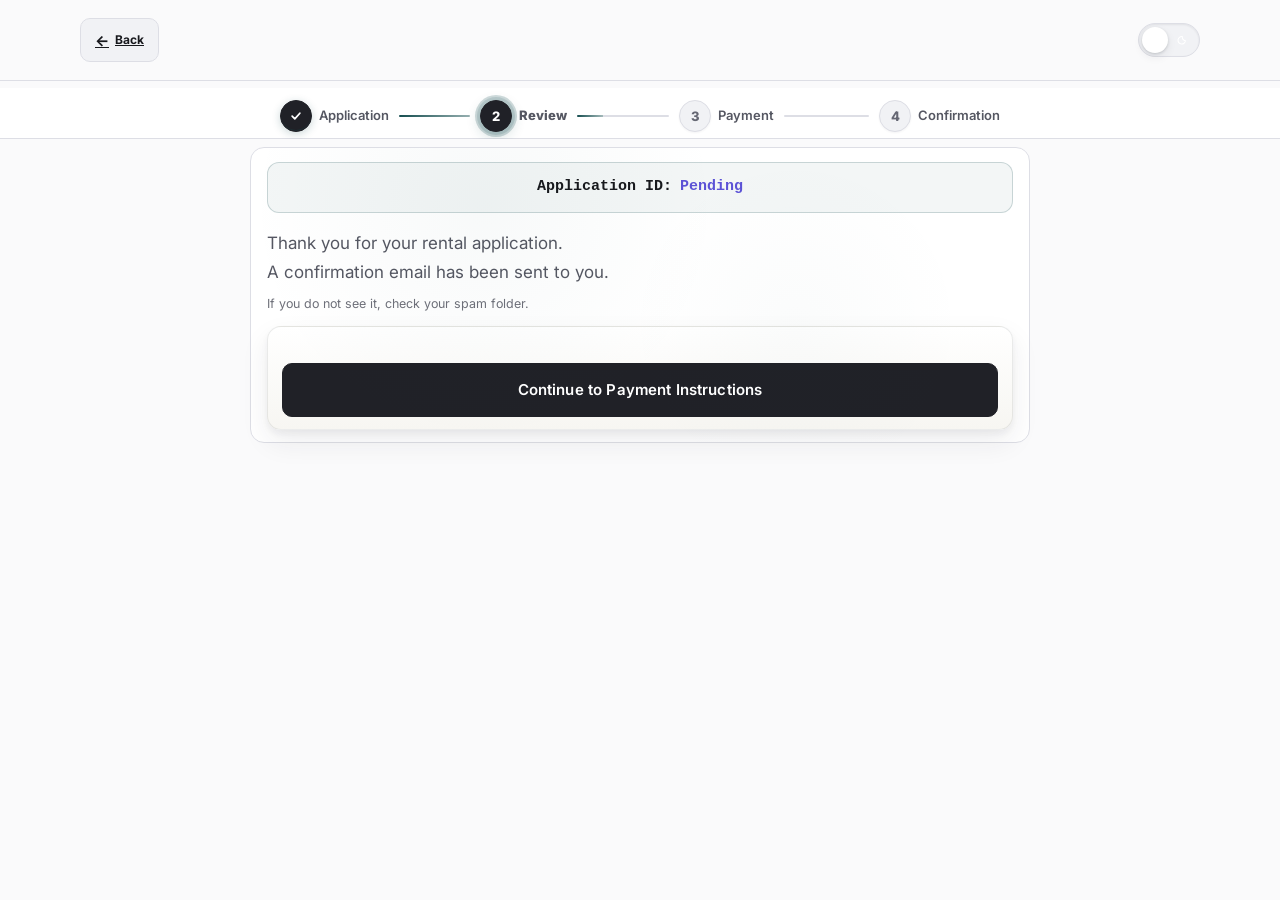
==== commit f39b3bd3: "Update the application review flow and confirmation email so the current site can be hosted. Co-auth" ====
--- a/application-received.html
+++ b/application-received.html
@@ -126,11 +126,6 @@
   <main>
     <section class="section received-section">
       <div class="container narrow">
-        <!-- Status Badge -->
-        <div class="status-badge">
-          <span>Application Submitted Successfully</span>
-        </div>
-
         <!-- Application Received Card -->
         <div class="confirmation-card">
           <div class="property-context-banner property-context-banner--compact" data-property-context-banner hidden>
@@ -147,24 +142,29 @@
             </div>
           </div>
 
-          <p>Thank you for submitting your rental application.</p>
-          <p>A confirmation email will be sent shortly to the email address provided in your application to verify that your application has been successfully received.</p>
-          
           <div class="application-id">
-            <strong>Application ID:</strong>
-            <span id="application-id-value" data-no-i18n>Pending</span>
+            <strong>Application ID:</strong> <span id="application-id-value" data-no-i18n>Pending</span>
           </div>
+
+          <p>Thank you for your rental application.</p>
+          <p id="confirmation-email-note-generic">A confirmation email has been sent to you.</p>
+          <p id="confirmation-email-note-addressed" hidden><span>A confirmation email has been sent to you at</span> <span id="applicant-email-value" data-no-i18n></span>.</p>
+          <p class="confirmation-email-spam-note">If you do not see it, check your spam folder.</p>
 
           <section class="application-review" id="applicationReviewPanel" aria-labelledby="application-review-title" hidden>
             <header class="application-review__header">
-              <div class="application-review__heading">
-                <p class="application-review__eyebrow">Quick check</p>
-                <h2 class="application-review__title" id="application-review-title">Review your details</h2>
+              <h2 class="application-review__title" id="application-review-title">Review your details and edit if needed</h2>
+            </header>
+            <div class="application-review__content">
+              <p class="application-review__lead">Confirm everything looks right before continuing. You can edit now if something needs to change.</p>
+              <div class="application-review__body" id="applicationReviewBody"></div>
+              <div class="application-review__more-actions" id="applicationReviewSeeMoreActions" hidden>
+                <button type="button" class="section-see-more" id="applicationReviewSeeMore" aria-expanded="false" aria-controls="applicationReviewBody">
+                  See more
+                  <span class="section-see-more__chevron" aria-hidden="true"></span>
+                </button>
               </div>
-              <a class="application-review__edit" id="applicationReviewEditLink" href="apply.html">Edit</a>
-            </header>
-            <p class="application-review__lead">Confirm everything looks right before continuing. You can edit now if something needs to change.</p>
-            <div class="application-review__body" id="applicationReviewBody"></div>
+            </div>
           </section>
 
           <div class="received-payment-ready">
@@ -174,27 +174,11 @@
                 class="button button-primary button-full"
                 href="payment.html"
               >Continue to Payment Instructions</a>
-              <a class="received-edit-link" id="applicationReviewEditLinkSecondary" href="apply.html">Go back and edit application</a>
             </div>
           </div>
         </div>
 
 
-      </div>
-    </section>
-
-    <!-- Equal Housing Opportunity Section -->
-    <section class="section ehc-section">
-      <div class="container narrow">
-        <div class="ehc-card">
-          <div class="ehc-logo-placeholder">
-            <img src="image/logo2.jpeg" alt="Equal Housing Opportunity Logo">
-          </div>
-          <div class="ehc-content">
-            <h3>Equal Housing Opportunity</h3>
-            <p>We support fair and equal housing practices for all applicants in accordance with applicable housing guidelines and nondiscrimination standards.</p>
-          </div>
-        </div>
       </div>
     </section>
   </main>
@@ -238,6 +222,32 @@
         ? window.PPM_PROPERTY.readApplicationReviewSnapshot()
         : null;
       const applicationId = idFromUrl || storedId || (reviewSnapshot && reviewSnapshot.applicationId) || '';
+      const applicantEmail = String(
+        (reviewSnapshot && reviewSnapshot.data && reviewSnapshot.data.email) ||
+        window.sessionStorage.getItem('latestApplicationEmail') ||
+        window.localStorage.getItem('latestApplicationEmail') ||
+        ''
+      ).trim();
+      const genericEmailNote = document.getElementById('confirmation-email-note-generic');
+      const addressedEmailNote = document.getElementById('confirmation-email-note-addressed');
+      const emailTarget = document.getElementById('applicant-email-value');
+      if (applicantEmail && addressedEmailNote && emailTarget) {
+        emailTarget.textContent = applicantEmail;
+        addressedEmailNote.hidden = false;
+        if (genericEmailNote) {
+          genericEmailNote.hidden = true;
+        }
+        try {
+          window.sessionStorage.setItem('latestApplicationEmail', applicantEmail);
+        } catch (error) {
+          console.warn('Could not persist applicant email:', error);
+        }
+      } else if (genericEmailNote) {
+        genericEmailNote.hidden = false;
+        if (addressedEmailNote) {
+          addressedEmailNote.hidden = true;
+        }
+      }
       const selectedLanguage = normalizeLanguage(languageFromUrl ||
         window.sessionStorage.getItem('latestApplicationLanguage') ||
         window.localStorage.getItem('latestApplicationLanguage') ||
@@ -247,7 +257,10 @@
 
       if (applicationId) {
         idTarget.textContent = applicationId;
+        idTarget.setAttribute('data-no-i18n', '');
         delete idTarget.dataset.translationKey;
+      } else {
+        idTarget.removeAttribute('data-no-i18n');
         try {
           window.sessionStorage.setItem('latestApplicationId', applicationId);
           window.localStorage.setItem('latestApplicationId', applicationId);
@@ -281,12 +294,21 @@
         backButton.dataset.fallbackHome = backButton.href;
       }
 
-      const editLinks = [
-        document.getElementById('applicationReviewEditLink'),
-        document.getElementById('applicationReviewEditLinkSecondary')
-      ].filter(Boolean);
+      const editLinks = Array.from(document.querySelectorAll('.application-review__row-edit'));
       editLinks.forEach((link) => {
-        link.href = backButton ? backButton.href : (selectedLanguage === 'en' ? 'apply.html' : `apply.html?lang=${encodeURIComponent(selectedLanguage)}`);
+        const fieldName = link.getAttribute('data-edit-field');
+        const baseHref = backButton ? backButton.href : (selectedLanguage === 'en' ? 'apply.html' : `apply.html?lang=${encodeURIComponent(selectedLanguage)}`);
+        if (!fieldName) {
+          link.href = baseHref;
+          return;
+        }
+        try {
+          const url = new URL(baseHref, window.location.href);
+          url.searchParams.set('edit', fieldName);
+          link.href = `${url.pathname.split('/').pop()}${url.search}`;
+        } catch (error) {
+          link.href = `${baseHref}${baseHref.includes('?') ? '&' : '?'}edit=${encodeURIComponent(fieldName)}`;
+        }
       });
 
       const paymentLink = document.getElementById('payment-next-steps-link');
--- a/style.css
+++ b/style.css
@@ -844,14 +844,40 @@
   max-width: 100%;
 }
 
+.confirmation-card .application-review__title {
+  white-space: normal !important;
+  overflow-wrap: break-word;
+  text-align: center !important;
+  margin: 0 !important;
+}
+
 .confirmation-card p {
   line-height: 1.6;
   color: var(--muted);
   margin-bottom: 0;
 }
 
+.confirmation-card p[hidden] {
+  display: none !important;
+}
+
+#applicant-email-value {
+  color: var(--text);
+  font-weight: 600;
+  overflow-wrap: anywhere;
+}
+
+.confirmation-email-spam-note {
+  margin-top: 6px;
+  font-size: 0.78rem;
+  line-height: 1.4;
+  opacity: 0.85;
+}
+
 .application-id {
   display: flex;
+  flex-direction: row;
+  flex-wrap: nowrap;
   align-items: center;
   gap: 8px;
   margin-top: 20px;
@@ -860,15 +886,22 @@
   border: 1px solid rgba(22, 78, 80, 0.2);
   border-radius: 12px;
   font-family: 'Courier New', monospace;
+  white-space: nowrap;
 }
 
 .application-id strong {
+  display: inline;
+  flex: 0 0 auto;
   color: var(--text);
+  white-space: nowrap;
 }
 
 .application-id span {
+  display: inline;
+  flex: 0 0 auto;
   color: var(--accent);
   font-weight: 600;
+  white-space: nowrap;
 }
 
 .review-status-heading {
@@ -2373,6 +2406,11 @@
     font-size: clamp(14px, 3.6vw, 16px);
     white-space: nowrap;
     text-align: center;
+  }
+
+  .confirmation-card .application-review__title {
+    white-space: normal !important;
+    font-size: 0.95rem !important;
   }
   
   .payment-info-card h2 {
@@ -7034,8 +7072,8 @@
 }
 
 .apply-page .page-hero {
-  padding-top: clamp(28px, 5vw, 48px);
-  padding-bottom: clamp(20px, 4vw, 32px);
+  padding-top: 12px !important;
+  padding-bottom: 14px !important;
   background: transparent !important;
   box-shadow: none !important;
 }
@@ -7045,6 +7083,7 @@
 }
 
 .apply-page .form-section {
+  padding-top: 12px !important;
   background: transparent;
 }
 
@@ -7094,159 +7133,267 @@
 }
 
 .application-received-page .received-section {
-  padding-top: clamp(24px, 4vw, 40px);
+  padding-top: 8px !important;
+  padding-bottom: 8px !important;
   align-items: flex-start;
   min-height: auto;
 }
 
+.application-received-page .apply-page-stepper-wrap {
+  padding-top: 8px;
+  padding-bottom: 6px;
+}
+
+.application-received-page .confirmation-card {
+  padding: 14px 16px 12px !important;
+  margin-bottom: 0 !important;
+}
+
 .application-received-page .confirmation-card .application-id {
-  margin-bottom: 4px;
+  margin-top: 0;
+  margin-bottom: 16px;
+  font-size: clamp(12px, 3.5vw, 15px);
+  padding: 12px 14px;
+  overflow-x: auto;
+  justify-content: center;
 }
 
 .application-received-page .received-payment-ready {
-  margin-top: clamp(28px, 5vw, 40px) !important;
-  padding: clamp(18px, 4vw, 24px) !important;
+  margin-top: 12px !important;
+  padding: 12px 14px !important;
   display: grid;
   gap: 6px;
 }
 
 .application-review {
-  margin-top: clamp(22px, 4vw, 30px);
-  padding: 18px 18px 16px;
+  margin-top: 22px;
+  padding: 0;
+  overflow: hidden;
   border: 1px solid var(--border);
   border-radius: var(--radius);
-  background:
-    linear-gradient(180deg, rgba(255, 255, 255, 0.92) 0%, rgba(248, 250, 252, 0.96) 100%);
+  background: var(--surface);
 }
 
 .application-review__header {
   display: flex;
-  align-items: flex-start;
-  justify-content: space-between;
-  gap: 12px;
-  margin-bottom: 8px;
-}
-
-.application-review__eyebrow {
-  margin: 0 0 4px;
-  font-size: 0.72rem;
-  font-weight: 700;
-  letter-spacing: 0.08em;
+  align-items: center;
+  justify-content: center;
+  margin: 0;
+  padding: 9px 12px;
+  background: var(--surface-subtle);
+  border-bottom: 1px solid var(--border);
+}
+
+.application-review__title {
+  margin: 0 !important;
+  font-size: 1rem !important;
+  font-weight: 700 !important;
+  letter-spacing: 0.04em;
+  line-height: 1.25 !important;
   text-transform: uppercase;
+  text-align: center !important;
+  white-space: normal !important;
+  overflow: visible;
+  max-width: none;
+  color: var(--navy);
+}
+
+.application-review__content {
+  padding: 14px 14px 16px;
+}
+
+.application-review__lead {
+  margin: 0 0 28px;
+  font-size: 0.88rem;
+  line-height: 1.5;
   color: var(--muted);
 }
 
-.application-review__title {
+.confirmation-card .application-review__lead {
+  margin-bottom: 28px;
+}
+
+.application-review.is-collapsed .application-review__lead {
+  margin-bottom: 10px;
+}
+
+.application-review.is-collapsed .application-review__content {
+  padding-top: 12px;
+}
+
+.application-review__body {
+  display: grid;
+  gap: 14px;
+}
+
+.application-review__group {
+  padding-top: 12px;
+  border-top: 1px solid var(--border);
+}
+
+.application-review__group:first-child {
+  padding-top: 0;
+  border-top: 0;
+}
+
+.application-review__group-title {
+  display: table;
+  width: fit-content;
+  max-width: 100%;
+  margin: 0 auto 10px;
+  padding: 4px 10px;
+  font-size: 0.78rem !important;
+  font-weight: 700 !important;
+  letter-spacing: 0.04em;
+  line-height: 1.25 !important;
+  text-transform: uppercase;
+  text-align: center !important;
+  color: var(--text) !important;
+  background: var(--surface-subtle);
+  border: 1px solid var(--border);
+  border-radius: 8px;
+}
+
+.application-review__list {
+  display: grid;
+  gap: 0;
   margin: 0;
-  font-size: 1.05rem;
-  font-weight: 700;
-  letter-spacing: -0.01em;
-  color: var(--navy);
-}
-
-.application-review__edit {
+}
+
+.application-review__row {
+  display: grid;
+  grid-template-columns: 1fr;
+  gap: 2px;
+  align-items: start;
+  padding: 10px 0;
+  border-top: 1px solid var(--border);
+  text-align: center;
+}
+
+.application-review__row:first-child {
+  border-top: 0;
+  padding-top: 2px;
+}
+
+.application-review__row dt {
+  margin: 0;
+  font-size: 0.8rem;
+  line-height: 1.4;
+  text-align: center;
+  color: var(--muted);
+}
+
+.application-review__row dd {
+  display: block;
+  position: relative;
+  margin: 0;
+  padding-inline: 44px 44px;
+  font-size: 0.92rem;
+  font-weight: 600;
+  line-height: 1.45;
+  color: var(--text);
+  text-align: center;
+  word-break: break-word;
+}
+
+.application-review__value {
+  display: block;
+  min-width: 0;
+  text-align: center;
+}
+
+.application-review__row-edit {
+  position: absolute;
+  top: 0;
+  inset-inline-end: 0;
   flex-shrink: 0;
-  margin-top: 2px;
-  font-size: 0.88rem;
+  margin-top: 1px;
+  font-size: 0.75rem;
   font-weight: 600;
+  line-height: 1.4;
   color: var(--blue);
   text-decoration: none;
   border-bottom: 1px solid transparent;
   transition: border-color 0.15s ease, color 0.15s ease;
 }
 
-.application-review__edit:hover,
-.application-review__edit:focus-visible {
+.application-review__row-edit:hover,
+.application-review__row-edit:focus-visible {
   color: var(--blue-dark);
   border-bottom-color: currentColor;
 }
 
-.application-review__lead {
-  margin: 0 0 16px;
-  font-size: 0.88rem;
-  line-height: 1.5;
-  color: var(--muted);
-}
-
-.application-review__body {
+.application-review__more {
   display: grid;
   gap: 14px;
-}
-
-.application-review__group {
-  padding-top: 12px;
-  border-top: 1px solid var(--border);
-}
-
-.application-review__group:first-child {
-  padding-top: 0;
-  border-top: 0;
-}
-
-.application-review__group-title {
-  margin: 0 0 8px;
-  font-size: 0.74rem;
-  font-weight: 700;
-  letter-spacing: 0.06em;
-  text-transform: uppercase;
-  color: var(--soft);
-}
-
-.application-review__list {
-  display: grid;
-  gap: 8px;
-  margin: 0;
-}
-
-.application-review__row {
-  display: grid;
-  grid-template-columns: minmax(0, 0.95fr) minmax(0, 1.15fr);
-  gap: 8px 14px;
-  align-items: start;
-}
-
-.application-review__row dt {
-  margin: 0;
-  font-size: 0.8rem;
-  line-height: 1.4;
-  color: var(--muted);
-}
-
-.application-review__row dd {
-  margin: 0;
-  font-size: 0.92rem;
-  font-weight: 600;
-  line-height: 1.45;
-  color: var(--text);
-  word-break: break-word;
-}
-
-.received-edit-link {
-  display: inline-flex;
+  margin-top: 14px;
+}
+
+.application-review__more[hidden],
+.application-review__row[hidden],
+.application-review__group[hidden] {
+  display: none !important;
+}
+
+.application-review__more-actions {
+  position: relative;
+  display: flex;
   justify-content: center;
-  margin-top: 4px;
-  font-size: 0.88rem;
-  font-weight: 600;
-  color: var(--muted);
-  text-decoration: none;
-  border-bottom: 1px solid transparent;
-  transition: color 0.15s ease, border-color 0.15s ease;
-}
-
-.received-edit-link:hover,
-.received-edit-link:focus-visible {
-  color: var(--blue);
-  border-bottom-color: currentColor;
+  margin: 4px 0 0;
+  padding-top: 4px;
+}
+
+.application-review__more-actions::before {
+  content: "";
+  position: absolute;
+  left: 0;
+  right: 0;
+  bottom: 100%;
+  height: 28px;
+  pointer-events: none;
+  background: linear-gradient(180deg, rgba(255, 255, 255, 0), var(--surface) 90%);
+}
+
+.application-review__more-actions[hidden] {
+  display: none;
 }
 
 @media (max-width: 560px) {
-  .application-review__row {
-    grid-template-columns: 1fr;
-    gap: 2px;
-  }
-
   .application-review__row dt {
     font-size: 0.74rem;
+  }
+
+  .application-review__row dd {
+    padding-inline: 48px;
+  }
+}
+
+@media (max-width: 720px) {
+  .application-received-page .site-header {
+    padding-top: env(safe-area-inset-top, 0px);
+    padding-inline: env(safe-area-inset-left, 0px) env(safe-area-inset-right, 0px);
+  }
+
+  .application-received-page .received-section {
+    padding-bottom: calc(24px + env(safe-area-inset-bottom, 0px)) !important;
+  }
+
+  .application-review__row dd {
+    min-height: 44px;
+    display: flex;
+    align-items: center;
+    justify-content: center;
+  }
+
+  .application-review__row-edit {
+    top: 50%;
+    display: inline-flex;
+    align-items: center;
+    justify-content: flex-end;
+    min-width: 44px;
+    min-height: 44px;
+    margin-top: 0;
+    transform: translateY(-50%);
   }
 }
 
@@ -7290,6 +7437,11 @@
     min-width: 44px;
     padding: 0;
     justify-content: center;
+  }
+
+  .application-received-page .confirmation-card .application-id {
+    font-size: 11.5px;
+    padding: 10px 8px;
   }
 }
 
@@ -7916,7 +8068,7 @@
 }
 
 .home-page .contact-section {
-  padding-bottom: clamp(20px, 3vw, 32px) !important;
+  padding-bottom: calc(28px + env(safe-area-inset-bottom, 0px)) !important;
 }
 
 .home-page main {
@@ -8466,25 +8618,40 @@
   box-shadow: none !important;
 }
 
+.agreement-stack {
+  display: grid;
+  gap: 12px;
+}
+
+.agreement-stack__intro {
+  padding: 2px 2px 4px;
+}
+
 .agreement-panel {
   display: grid;
-  gap: 0;
+  gap: 10px;
+  padding: 16px;
   overflow: hidden;
-  border: 1px solid rgba(32, 43, 51, 0.1) !important;
-  border-radius: var(--radius) !important;
-  background: linear-gradient(180deg, #ffffff 0%, #f8fafc 100%) !important;
-  box-shadow:
-    0 1px 2px rgba(32, 43, 51, 0.04),
-    0 8px 24px rgba(32, 43, 51, 0.06) !important;
+  border: 1px solid var(--home-border, var(--border)) !important;
+  border-radius: 16px !important;
+  background: var(--home-surface, var(--surface)) !important;
+  box-shadow: none !important;
+}
+
+.agreement-panel p {
+  margin: 0;
+  color: var(--home-text-secondary, var(--muted));
+  font-size: 0.9375rem;
+  line-height: 1.6;
 }
 
 .agreement-panel__header {
   display: flex;
   align-items: flex-start;
-  gap: 14px;
-  padding: clamp(20px, 4vw, 24px);
-  border-bottom: 1px solid rgba(32, 43, 51, 0.08);
-  background: linear-gradient(135deg, rgba(22, 78, 80, 0.04) 0%, rgba(255, 255, 255, 0) 72%);
+  gap: 12px;
+  padding: 18px 16px 16px;
+  border-bottom: 1px solid var(--home-border, var(--border));
+  background: color-mix(in srgb, var(--home-accent, var(--accent)) 7%, var(--home-surface, var(--surface)));
 }
 
 .agreement-panel__icon {
@@ -8495,246 +8662,362 @@
   width: 42px;
   height: 42px;
   border-radius: 12px;
-  color: var(--blue);
-  background: rgba(22, 78, 80, 0.08);
-  border: 1px solid rgba(22, 78, 80, 0.12);
+  color: var(--home-accent, var(--blue));
+  background: color-mix(in srgb, var(--home-accent, var(--blue)) 14%, transparent);
+  border: 1px solid color-mix(in srgb, var(--home-accent, var(--blue)) 24%, var(--home-border, var(--border)));
+}
+
+.agreement-panel__icon svg {
+  display: block;
 }
 
 .agreement-panel__intro {
+  display: flex;
+  align-items: flex-start;
+  gap: 12px;
   min-width: 0;
+  padding: 0 0 14px;
+  border-bottom: 1px solid var(--home-border, var(--border));
+}
+
+.agreement-panel__intro-copy {
+  min-width: 0;
+  flex: 1;
 }
 
 .agreement-panel__eyebrow {
-  margin: 0 0 4px;
-  color: var(--muted);
+  margin: 0 0 5px;
+  color: var(--home-text-muted, var(--muted));
   font-size: 11px;
+  font-weight: 700;
+  letter-spacing: 0.12em;
+  text-transform: uppercase;
+  line-height: 1.3;
+}
+
+.agreement-panel__title {
+  margin: 0;
+  color: var(--home-text, var(--navy));
+  font-family: var(--font-display);
+  font-size: 1.125rem;
+  font-weight: 700;
+  line-height: 1.3;
+  letter-spacing: -0.02em;
+  text-wrap: balance;
+}
+
+.agreement-panel__body {
+  display: grid;
+  gap: 14px;
+  padding: 16px;
+}
+
+.agreement-panel__section {
+  margin: 0;
+  padding: 0;
+}
+
+.agreement-panel__section + .agreement-panel__section,
+.agreement-panel__readable + .agreement-panel__label {
+  margin-top: 6px;
+  padding-top: 18px;
+  border-top: 1px solid var(--home-border, var(--border));
+}
+
+.agreement-panel__readable {
+  display: grid;
+  gap: 12px;
+}
+
+.agreement-panel__extra {
+  display: grid;
+  gap: 12px;
+}
+
+.agreement-panel__readable:not(.is-open) .agreement-panel__extra {
+  display: none;
+}
+
+.agreement-panel__readable:not(.is-open) .agreement-panel__excerpt {
+  display: -webkit-box;
+  -webkit-line-clamp: 3;
+  -webkit-box-orient: vertical;
+  overflow: hidden;
+}
+
+.agreement-panel__section--lead {
+  position: relative;
+}
+
+.agreement-panel__readable:not(.is-open) .agreement-panel__section--lead::after {
+  content: "";
+  position: absolute;
+  left: 0;
+  right: 0;
+  bottom: 0;
+  height: 2.6em;
+  pointer-events: none;
+  background: linear-gradient(180deg, transparent, var(--home-surface, var(--surface)));
+}
+
+.agreement-panel__more-btn {
+  appearance: none;
+  display: inline-flex;
+  align-items: center;
+  justify-content: flex-start;
+  min-height: 36px;
+  margin: 0 0 2px;
+  padding: 0 0 4px;
+  border: 0;
+  background: transparent;
+  color: var(--home-link, var(--blue));
+  font: inherit;
+  font-size: 0.875rem;
+  font-weight: 650;
+  letter-spacing: 0.01em;
+  cursor: pointer;
+}
+
+.agreement-panel__more-btn:hover,
+.agreement-panel__more-btn:focus-visible {
+  text-decoration: underline;
+  text-underline-offset: 3px;
+}
+
+.agreement-panel__more-btn:focus-visible {
+  outline: 2px solid var(--home-focus, var(--focus-ring));
+  outline-offset: 3px;
+  border-radius: 6px;
+}
+
+.agreement-panel__section-title {
+  margin: 0 0 8px;
+  color: var(--home-text, var(--navy));
+  font-size: 0.9375rem;
+  font-weight: 700;
+  letter-spacing: -0.01em;
+  line-height: 1.35;
+}
+
+.agreement-panel__section p {
+  margin: 0;
+  color: var(--home-text-secondary, var(--muted));
+  font-size: 0.9375rem;
+  line-height: 1.6;
+}
+
+.agreement-panel--check {
+  padding-top: 14px;
+  padding-bottom: 14px;
+}
+
+.application-form .agreement-panel__label {
+  display: flex !important;
+  flex-direction: column !important;
+  align-items: flex-start;
+  gap: 12px;
+  margin: 0;
+  padding: 0;
+  width: 100%;
+  min-height: 0;
+  border: 0;
+  border-radius: 0;
+  background: transparent;
+  cursor: pointer;
+}
+
+.agreement-panel__label input[type="checkbox"] {
+  position: absolute;
+  width: 1px;
+  height: 1px;
+  padding: 0;
+  margin: -1px;
+  overflow: hidden;
+  clip: rect(0, 0, 0, 0);
+  white-space: nowrap;
+  border: 0;
+}
+
+.agreement-panel__box {
+  flex: 0 0 26px;
+  width: 26px;
+  height: 26px;
+  margin: 0;
+  display: inline-flex;
+  align-items: center;
+  justify-content: center;
+  border: 2px solid #17181C;
+  border-radius: 6px;
+  background: #ffffff;
+  color: #ffffff;
+  box-shadow: 0 0 0 3px rgba(23, 24, 28, 0.08);
+}
+
+.agreement-panel__box svg {
+  width: 14px;
+  height: 14px;
+  opacity: 0;
+  transform: scale(0.86);
+}
+
+.agreement-panel__label input[type="checkbox"]:checked ~ .agreement-panel__box {
+  background: #17181C;
+  border-color: #17181C;
+  box-shadow: 0 0 0 3px rgba(23, 24, 28, 0.14);
+}
+
+.agreement-panel__label input[type="checkbox"]:checked ~ .agreement-panel__box svg {
+  opacity: 1;
+  transform: scale(1);
+}
+
+.agreement-panel__label input[type="checkbox"]:focus-visible ~ .agreement-panel__box {
+  outline: 2px solid var(--home-focus, var(--focus-ring));
+  outline-offset: 3px;
+}
+
+.agreement-panel__label-text {
+  flex: 0 0 auto;
+  width: 100%;
+  min-width: 0;
+  color: var(--home-text, var(--text));
+  font-size: 0.9375rem;
+  font-weight: 600;
+  line-height: 1.5;
+}
+
+.agreement-panel__label:hover .agreement-panel__label-text,
+.agreement-panel__label:focus-within .agreement-panel__label-text {
+  color: var(--home-text, var(--navy));
+}
+
+.agreement-panel__privacy-header {
+  display: flex;
+  flex-direction: row;
+  align-items: flex-start;
+  justify-content: flex-start;
+  gap: 12px;
+  margin: 0;
+  padding: 0 0 12px;
+  border-bottom: 1px solid var(--home-border, var(--border));
+}
+
+.agreement-panel__privacy-title {
+  letter-spacing: -0.02em;
+  font-size: 1.125rem;
+  text-transform: none;
+}
+
+.agreement-panel__privacy-link {
+  display: inline-flex;
+  align-items: center;
+  align-self: flex-start;
+  gap: 6px;
+  min-height: 36px;
+  padding: 4px 0;
+  color: var(--home-link, var(--blue));
+  font-size: 0.875rem;
+  font-weight: 650;
+  line-height: 1.3;
+  text-decoration: none;
+  white-space: normal;
+  transition: color 0.2s ease;
+}
+
+.agreement-panel__privacy-link svg {
+  flex: 0 0 auto;
+  opacity: 0.85;
+  transition: transform 0.2s ease, opacity 0.2s ease;
+}
+
+.agreement-panel__privacy-link:hover,
+.agreement-panel__privacy-link:focus-visible {
+  color: var(--home-text, var(--navy));
+  outline: none;
+}
+
+.agreement-panel__privacy-link:focus-visible {
+  outline: 2px solid var(--home-focus, var(--focus-ring));
+  outline-offset: 3px;
+  border-radius: 6px;
+}
+
+.agreement-panel__privacy-link:hover svg,
+.agreement-panel__privacy-link:focus-visible svg {
+  opacity: 1;
+  transform: translate(1px, -1px);
+}
+
+.agreement-panel__security-note {
+  display: flex;
+  align-items: flex-start;
+  gap: 10px;
+  margin: 2px 0 0;
+  padding: 12px 0 0;
+  border-top: 1px solid var(--home-border, var(--border));
+  color: var(--home-text-muted, var(--muted));
+  font-size: 0.8125rem;
+  line-height: 1.55;
+  letter-spacing: 0;
+}
+
+.agreement-panel__security-icon {
+  display: inline-flex;
+  flex: 0 0 24px;
+  align-items: center;
+  justify-content: center;
+  width: 24px;
+  height: 24px;
+  margin-top: 0;
+  border-radius: 7px;
+  color: var(--home-accent, var(--blue));
+  background: color-mix(in srgb, var(--home-accent, var(--blue)) 14%, transparent);
+}
+
+.agreement-panel__security-icon svg {
+  display: block;
+}
+
+.agreement-panel__security-copy {
+  flex: 1;
+  min-width: 0;
+}
+
+.agreement-panel__payment-method {
+  margin: 0;
+  padding: 0;
+  border: 0;
+}
+
+.agreement-panel__payment-method-title {
+  margin: 0 0 10px;
+  color: var(--home-text-muted, var(--muted));
+  font-size: 0.75rem;
   font-weight: 700;
   letter-spacing: 0.08em;
   text-transform: uppercase;
   line-height: 1.3;
 }
 
-.agreement-panel__title {
-  margin: 0;
-  color: var(--navy);
-  font-family: var(--font-display);
-  font-size: clamp(18px, 3.2vw, 22px);
-  font-weight: 700;
-  line-height: 1.25;
-  letter-spacing: -0.02em;
-}
-
-.agreement-panel__body {
-  display: grid;
-  gap: 0;
-  padding: clamp(18px, 3.5vw, 22px);
-}
-
-.agreement-panel__section + .agreement-panel__section {
-  margin-top: 18px;
-  padding-top: 18px;
-  border-top: 1px solid rgba(32, 43, 51, 0.07);
-}
-
-.agreement-panel__section-title {
-  margin: 0 0 8px;
-  color: var(--navy);
-  font-size: 13px;
-  font-weight: 700;
-  letter-spacing: 0.02em;
-  line-height: 1.35;
-}
-
-.agreement-panel__section p {
-  margin: 0;
-  color: var(--muted);
-  font-size: 14px;
-  line-height: 1.65;
-}
-
-.agreement-panel__confirm {
-  display: flex;
-  flex-direction: column;
-  gap: 0;
-  padding: 16px clamp(18px, 3.5vw, 22px);
-  border-top: 1px solid rgba(32, 43, 51, 0.1);
-  background: rgba(32, 43, 51, 0.025);
-}
-
-.agreement-panel__label {
-  display: grid;
-  grid-template-columns: 24px minmax(0, 1fr);
-  gap: 12px;
-  align-items: start;
-  margin: 0;
-  cursor: pointer;
-}
-
-.agreement-panel__label input[type="checkbox"] {
-  width: 22px;
-  min-width: 22px;
-  height: 22px;
-  min-height: 22px;
-  margin: 2px 0 0;
-  accent-color: var(--blue);
-  cursor: pointer;
-}
-
-.agreement-panel__label-text {
-  color: var(--text);
-  font-size: 14px;
-  font-weight: 600;
-  line-height: 1.5;
-}
-
-.agreement-panel__label:hover .agreement-panel__label-text,
-.agreement-panel__label:focus-within .agreement-panel__label-text {
-  color: var(--navy);
-}
-
-.agreement-panel__privacy-card {
-  margin-top: 20px;
-  padding: clamp(16px, 3.2vw, 20px);
-  border: 1px solid rgba(32, 43, 51, 0.09);
+.agreement-panel__payment-method-logo {
+  display: block;
+  width: 100%;
+  overflow: hidden;
+  padding: 0;
   border-radius: 12px;
-  background: linear-gradient(165deg, rgba(255, 255, 255, 0.92) 0%, rgba(241, 245, 249, 0.88) 100%);
-  box-shadow:
-    inset 0 1px 0 rgba(255, 255, 255, 0.9),
-    0 1px 2px rgba(32, 43, 51, 0.04);
-}
-
-.agreement-panel__privacy-header {
-  display: flex;
-  flex-wrap: wrap;
-  align-items: center;
-  justify-content: space-between;
-  gap: 10px 20px;
-  margin-bottom: 14px;
-  padding-bottom: 12px;
-  border-bottom: 1px solid rgba(32, 43, 51, 0.07);
-}
-
-.agreement-panel__privacy-title {
-  margin: 0;
-  color: var(--navy);
-  font-size: 11px;
-  font-weight: 700;
-  letter-spacing: 0.08em;
-  text-transform: uppercase;
-  line-height: 1.35;
-}
-
-.agreement-panel__privacy-link {
-  display: inline-flex;
-  align-items: center;
-  gap: 5px;
-  color: var(--blue);
-  font-size: 12px;
-  font-weight: 600;
-  line-height: 1.3;
-  text-decoration: none;
-  white-space: nowrap;
-  transition: color 0.2s ease, gap 0.2s ease;
-}
-
-.agreement-panel__privacy-link svg {
-  flex: 0 0 auto;
-  opacity: 0.85;
-  transition: transform 0.2s ease, opacity 0.2s ease;
-}
-
-.agreement-panel__privacy-link:hover,
-.agreement-panel__privacy-link:focus-visible {
-  color: var(--navy);
-  outline: none;
-}
-
-.agreement-panel__privacy-link:hover svg,
-.agreement-panel__privacy-link:focus-visible svg {
-  opacity: 1;
-  transform: translate(1px, -1px);
-}
-
-.agreement-panel__label--consent {
-  gap: 14px;
-}
-
-.agreement-panel__label-text--consent {
-  color: var(--muted);
-  font-size: 13px;
-  font-weight: 500;
-  line-height: 1.65;
-  letter-spacing: 0.01em;
-}
-
-.agreement-panel__label--consent:hover .agreement-panel__label-text--consent,
-.agreement-panel__label--consent:focus-within .agreement-panel__label-text--consent {
-  color: var(--text);
-}
-
-.agreement-panel__security-note {
-  display: flex;
-  align-items: flex-start;
-  gap: 9px;
-  margin: 14px 0 0;
-  padding: 12px 0 0;
-  border-top: 1px solid rgba(32, 43, 51, 0.06);
-  color: rgba(32, 43, 51, 0.62);
-  font-size: 11.5px;
-  line-height: 1.55;
-  letter-spacing: 0.015em;
-}
-
-.agreement-panel__security-icon {
-  display: inline-flex;
-  flex: 0 0 22px;
-  align-items: center;
-  justify-content: center;
-  width: 22px;
-  height: 22px;
-  margin-top: 1px;
-  border-radius: 6px;
-  color: var(--blue);
-  background: rgba(22, 78, 80, 0.08);
-}
-
-.agreement-panel__security-icon svg {
-  display: block;
-}
-
-.agreement-panel__security-copy {
-  flex: 1;
-  min-width: 0;
-}
-
-.agreement-panel__payment-method {
-  margin-top: 18px;
-  padding-top: 18px;
-  border-top: 1px solid rgba(32, 43, 51, 0.08);
-}
-
-.agreement-panel__payment-method-title {
-  margin: 0 0 12px;
-  color: var(--navy);
-  font-size: 11px;
-  font-weight: 700;
-  letter-spacing: 0.08em;
-  text-transform: uppercase;
-  line-height: 1.3;
-}
-
-.agreement-panel__payment-method-logo {
-  display: inline-flex;
-  align-items: center;
-  justify-content: flex-start;
+  background: #0a4a32;
+  border: 1px solid var(--home-border, var(--border));
 }
 
 .agreement-panel__payment-method-logo img {
   display: block;
-  width: min(132px, 100%);
+  width: 100%;
   height: auto;
-  border-radius: 8px;
-  box-shadow: 0 2px 8px rgba(30, 199, 119, 0.18);
+  max-height: 145px;
+  object-fit: cover;
+  object-position: center 46%;
+  border-radius: 0;
+  box-shadow: none;
 }
 
 [dir="rtl"] .agreement-panel__payment-method-logo {
@@ -8758,9 +9041,33 @@
   transform: scaleX(-1) translate(-1px, -1px);
 }
 
+@media (min-width: 720px) {
+  .agreement-stack {
+    gap: 14px;
+  }
+
+  .agreement-panel {
+    padding: 20px 22px;
+  }
+
+  .agreement-panel__privacy-header {
+    flex-direction: row;
+    align-items: flex-start;
+    justify-content: flex-start;
+  }
+
+  .agreement-panel__title {
+    font-size: 1.25rem;
+  }
+}
+
 @media (max-width: 640px) {
+  .agreement-panel {
+    border-radius: 16px !important;
+  }
+
   .agreement-panel__header {
-    gap: 12px;
+    gap: 10px;
   }
 
   .agreement-panel__icon {
@@ -8774,16 +9081,6 @@
     width: 18px;
     height: 18px;
   }
-
-  .agreement-panel__privacy-header {
-    flex-direction: column;
-    align-items: flex-start;
-    gap: 8px;
-  }
-
-  .agreement-panel__privacy-link {
-    white-space: normal;
-  }
 }
 
 /* Mobile accessibility — touch targets, overflow, safe areas */
@@ -8797,14 +9094,14 @@
   }
 
   .application-id {
-    flex-wrap: wrap;
-    align-items: flex-start;
-    gap: 6px 10px;
+    flex-wrap: nowrap;
+    align-items: center;
+    gap: 6px;
+    padding: 12px 14px;
   }
 
   .application-id span {
-    flex: 1 1 100%;
-    word-break: break-all;
+    flex: 0 0 auto;
   }
 
   .review-status-heading {
@@ -9017,6 +9314,11 @@
 .page-hero .listing-bridge-note {
   margin-top: 16px;
   max-width: 680px;
+}
+
+.apply-page .page-hero .listing-bridge-note {
+  margin-top: 4px;
+  margin-bottom: 2px;
 }
 
 .property-context-banner {
@@ -10186,7 +10488,6 @@
 html[data-theme="dark"] .email-card,
 html[data-theme="dark"] .file-item,
 html[data-theme="dark"] .received-payment-ready,
-html[data-theme="dark"] .agreement-panel,
 html[data-theme="dark"] .contact-section .consultation-copy,
 html[data-theme="dark"] .phone-choice-dialog__panel,
 html[data-theme="dark"] .fee-explainer-card--highlight,
@@ -11166,19 +11467,25 @@
 }
 
 /* Company identity — about, contact, footer */
+.home-page .hero,
+.home-page .section,
+.home-page #contact {
+  scroll-margin-top: calc(var(--home-header-bar, 82px) + env(safe-area-inset-top, 0px) + 10px);
+}
+
 .home-page .contact-section {
   background: var(--page-background) !important;
   border-top: 1px solid var(--border) !important;
   border-bottom: 0 !important;
-  padding-top: clamp(88px, 10vw, 128px) !important;
-  padding-bottom: 12px !important;
+  padding-top: clamp(48px, 7vw, 88px) !important;
+  padding-bottom: calc(28px + env(safe-area-inset-bottom, 0px)) !important;
 }
 
 .home-page .contact-close {
   display: grid;
-  justify-items: center;
-  gap: 1.15rem;
-  max-width: 760px;
+  justify-items: stretch;
+  gap: 1.35rem;
+  max-width: 28rem;
   margin-inline: auto;
   text-align: center;
 }
@@ -11312,9 +11619,9 @@
 .home-page .contact-info-link .contact-info-value {
   font-family: inherit !important;
   text-align: center !important;
-  white-space: nowrap !important;
-  overflow-wrap: normal !important;
-  word-break: keep-all !important;
+  white-space: normal !important;
+  overflow-wrap: anywhere !important;
+  word-break: break-word !important;
 }
 
 .home-page .contact-section .contact-channel:hover .contact-channel-text,
@@ -11324,10 +11631,10 @@
 
 .home-page .contact-close__actions {
   display: grid;
-  justify-items: center;
+  justify-items: stretch;
   gap: 0.85rem;
   width: 100%;
-  max-width: 36rem;
+  max-width: none;
   min-width: 0;
   padding-top: 0;
   border-top: 0;
@@ -11352,9 +11659,9 @@
   flex-wrap: wrap;
   align-items: center;
   justify-content: center;
-  justify-self: start;
-  gap: 0.55rem;
-  width: min(100%, 26rem);
+  justify-self: center;
+  gap: 0.45rem 0.7rem;
+  width: 100%;
   margin-top: 0.35rem;
 }
 
@@ -11430,25 +11737,31 @@
 }
 
 .home-page .contact-info-links {
+  display: grid;
+  grid-template-columns: 1fr;
+  justify-content: stretch;
+  justify-items: stretch;
   gap: 10px;
+  width: 100%;
+  max-width: none;
+  min-width: 0;
+  margin-inline: 0;
+  overflow: visible;
+}
+
+.home-page .contact-info-link {
+  display: grid;
   justify-items: center;
+  gap: 0.28rem;
+  box-sizing: border-box;
   width: 100%;
-  min-width: 0;
-  overflow-x: auto;
-  max-width: 100%;
-}
-
-.home-page .contact-info-link {
-  box-sizing: border-box;
-  width: max-content;
-  max-width: 100%;
+  max-width: none;
   min-width: 0;
   min-height: 44px;
-  padding: 0.82rem 1.1rem 0.88rem;
+  padding: 0.82rem 0.9rem 0.88rem;
   font-size: 1.05rem;
-  overflow-x: auto;
-  overflow-wrap: normal;
-  -webkit-overflow-scrolling: touch;
+  overflow: visible;
+  overflow-wrap: anywhere;
 }
 
 .home-page .section--secondary {
@@ -11711,7 +12024,7 @@
 .home-page .contact-info-link .contact-channel-text {
   flex: none !important;
   text-align: center !important;
-  white-space: nowrap !important;
+  white-space: normal !important;
 }
 
 .contact-info-label {
@@ -11737,11 +12050,17 @@
 .home-page .site-footer {
   background: var(--page-background) !important;
   border-top: 1px solid var(--border) !important;
-  padding: 16px 0 88px !important;
+  margin-top: 0 !important;
+  padding: 0 !important;
+}
+
+.home-page .site-footer.contact-section {
+  padding-top: clamp(48px, 7vw, 88px) !important;
+  padding-bottom: calc(28px + env(safe-area-inset-bottom, 0px)) !important;
 }
 
 .home-page .footer-content {
-  max-width: 760px;
+  max-width: 28rem;
   gap: 0;
 }
 
@@ -11749,10 +12068,30 @@
   display: grid;
   justify-items: center;
   gap: 6px;
+  width: 100%;
   margin: 0 !important;
+  padding-top: 1rem;
+  border-top: 1px solid var(--border);
   color: var(--text-secondary);
   font-size: 0.8rem;
+  line-height: 1.45;
+  text-align: center;
+}
+
+.home-page .footer-address {
+  display: grid;
+  justify-items: center;
+  gap: 0;
+  width: 100%;
+  margin: 24px 0 0;
+  padding: 0 12px calc(96px + env(safe-area-inset-bottom, 0px));
+  font-style: normal;
+  font-size: 0.5rem;
+  font-weight: 400;
   line-height: 1.4;
+  letter-spacing: 0.01em;
+  color: var(--text-secondary);
+  opacity: 0.65;
   text-align: center;
 }
 
@@ -11770,7 +12109,8 @@
 html[data-theme="dark"] .contact-legal-name,
 html[data-theme="dark"] .contact-identity-copy,
 html[data-theme="dark"] .contact-service-states,
-html[data-theme="dark"] .home-page .footer-legal {
+html[data-theme="dark"] .home-page .footer-legal,
+html[data-theme="dark"] .home-page .footer-address {
   color: #B2C2BE !important;
 }
 
@@ -11796,8 +12136,11 @@
 }
 
 @media (max-width: 719px) {
-  html,
-  body.home-page {
+  html.home-root {
+    --home-header-bar: 64px;
+  }
+
+  body.home-page main {
     overflow-x: clip;
   }
 
@@ -11858,7 +12201,7 @@
     width: 100% !important;
     max-width: 100% !important;
     padding: 0.15rem 0 0.35rem !important;
-    text-align: left !important;
+    text-align: center !important;
     gap: 1.05rem !important;
     border-radius: 0 !important;
   }
@@ -11954,7 +12297,7 @@
     aspect-ratio: auto;
     padding: 1.4rem 1.25rem 1.3rem;
     border-radius: 16px;
-    text-align: left !important;
+    text-align: center !important;
   }
 
   .home-page .process-slider .community-slide {
@@ -11985,11 +12328,13 @@
   .home-page .services-slider .service-card h3 {
     max-width: 16ch;
     font-size: 1.4rem;
-    text-align: left !important;
-  }
-
-  .home-page .contact-section {
-    padding-top: 68px !important;
+    text-align: center !important;
+  }
+
+  .home-page .contact-section,
+  .home-page .site-footer.contact-section {
+    padding-top: 40px !important;
+    padding-bottom: calc(88px + env(safe-area-inset-bottom, 0px)) !important;
   }
 
   .home-page .contact-close {
@@ -12101,20 +12446,51 @@
   }
 
   .home-page .site-footer {
-    padding-bottom: calc(80px + env(safe-area-inset-bottom)) !important;
+    padding-bottom: calc(88px + env(safe-area-inset-bottom, 0px)) !important;
   }
 
   .home-page .contact-info-link {
     max-width: 100%;
-    padding: 0.82rem 0.7rem 0.88rem;
+    gap: 0.4rem;
+    padding: 1rem 0.9rem 1.05rem;
+  }
+
+  .home-page .contact-info-label {
+    font-size: 0.8rem;
+    letter-spacing: 0.12em;
   }
 
   .home-page .contact-info-link,
   .home-page .contact-info-link.contact-email-ltr,
   .home-page .contact-info-link .contact-channel-text,
   .home-page .contact-info-link .contact-info-value {
+    white-space: normal !important;
+    overflow-wrap: break-word !important;
+    word-break: normal !important;
+  }
+
+  .home-page .contact-info-value {
+    font-size: 1.08rem;
+    font-weight: 650;
+    letter-spacing: 0.01em;
+    line-height: 1.45;
+  }
+
+  .home-page .contact-phone-ltr .contact-info-value {
+    font-size: 1.22rem;
+    font-weight: 700;
+    letter-spacing: 0.03em;
     white-space: nowrap !important;
-    overflow-wrap: normal !important;
+  }
+  }
+
+  .home-page .contact-affiliations img {
+    width: 52px;
+    height: 52px;
+  }
+
+  .home-page .contact-affiliations .contact-affiliation-mark--wide {
+    width: 88px;
   }
 
   .home-page .hero-title__role {
--- a/home-design.css
+++ b/home-design.css
@@ -26,8 +26,10 @@
   --home-info: #B4B6FF;
   --home-info-bg: #171833;
   --home-font: Inter, ui-sans-serif, system-ui, -apple-system, BlinkMacSystemFont, "Segoe UI", sans-serif;
+  --home-header-bar: 82px;
   background-color: var(--home-bg);
   color-scheme: dark;
+  scroll-padding-top: calc(var(--home-header-bar) + env(safe-area-inset-top, 0px) + 12px);
   -webkit-text-size-adjust: 100%;
   text-size-adjust: 100%;
 }
@@ -282,6 +284,7 @@
 html.home-root body .contact-legal-name,
 html.home-root body .contact-service-states,
 html.home-root body .footer-legal,
+html.home-root body .footer-address,
 html.home-root body .team-card__bio,
 html.home-root body .team-card__role {
   color: var(--home-text-secondary) !important;
@@ -306,7 +309,29 @@
   box-shadow: none !important;
 }
 
+@media (max-width: 719px) {
+  html.home-root {
+    --home-header-bar: 64px;
+  }
+}
+
+html.home-root body.home-page {
+  padding-top: calc(var(--home-header-bar) + env(safe-area-inset-top, 0px)) !important;
+}
+
+html.home-root body.apply-page,
+html.home-root body.application-received-page {
+  padding-top: calc(88px + env(safe-area-inset-top, 0px)) !important;
+}
+
 html.home-root body .site-header {
+  position: fixed !important;
+  top: 0 !important;
+  right: 0;
+  left: 0;
+  z-index: 80;
+  width: 100%;
+  padding-top: env(safe-area-inset-top, 0px);
   background: color-mix(in srgb, var(--home-bg) 92%, transparent) !important;
   background-color: var(--home-bg) !important;
   border-bottom: 1px solid var(--home-border) !important;
@@ -342,9 +367,15 @@
 html.home-root body .site-nav,
 html.home-root body .site-nav.is-open,
 html.home-root[data-theme="dark"] body .site-nav.is-open {
+  top: calc(var(--home-header-bar) + env(safe-area-inset-top, 0px) + 8px);
+  z-index: 85;
   background: var(--home-surface) !important;
   border: 1px solid var(--home-border) !important;
   box-shadow: 0 24px 60px rgba(0, 0, 0, 0.35) !important;
+}
+
+html.home-root body .nav-overlay {
+  z-index: 75;
 }
 
 html.home-root body .site-nav a {
@@ -659,6 +690,36 @@
   color: var(--home-text-secondary) !important;
 }
 
+html.home-root body .contact-info-value,
+html.home-root body .contact-info-link .contact-channel-text {
+  color: var(--home-text) !important;
+}
+
+@media (max-width: 719px) {
+  html.home-root body .contact-info-label {
+    color: var(--home-text) !important;
+    font-size: 0.8rem !important;
+    font-weight: 700 !important;
+    letter-spacing: 0.12em !important;
+  }
+
+  html.home-root body .contact-info-value,
+  html.home-root body .contact-info-link .contact-info-value,
+  html.home-root body .contact-info-link .contact-channel-text {
+    color: var(--home-text) !important;
+    font-size: 1.08rem !important;
+    font-weight: 650 !important;
+    letter-spacing: 0.01em !important;
+    line-height: 1.45 !important;
+  }
+
+  html.home-root body .contact-phone-ltr .contact-info-value {
+    font-size: 1.22rem !important;
+    font-weight: 700 !important;
+    letter-spacing: 0.03em !important;
+  }
+}
+
 html.home-root body .contact-info-link:hover,
 html.home-root body .contact-info-link:focus-visible {
   color: var(--home-link) !important;
@@ -733,11 +794,41 @@
 html.home-root body .success-message,
 html.home-root body .privacy-document,
 html.home-root body .credentials-card,
-html.home-root body .pp-card {
+html.home-root body .pp-card,
+html.home-root body .application-review {
   background: var(--home-surface) !important;
   border: 1px solid var(--home-border) !important;
   box-shadow: none !important;
   color: var(--home-text) !important;
+}
+
+html.home-root body .application-review__header {
+  background: var(--home-surface-raised) !important;
+  border-bottom: 1px solid var(--home-border) !important;
+}
+
+html.home-root body .application-review__title {
+  color: var(--home-text) !important;
+  font-size: 1rem !important;
+  margin: 0 !important;
+  text-align: center !important;
+  line-height: 1.25 !important;
+  white-space: normal !important;
+}
+
+html.home-root body .application-review__group-title {
+  background: var(--home-surface-raised) !important;
+  border: 1px solid var(--home-border) !important;
+  color: var(--home-text) !important;
+  box-shadow: none !important;
+}
+
+html.home-root body .application-review__row-edit {
+  color: var(--home-link) !important;
+}
+
+html.home-root body .application-review__more-actions::before {
+  background: linear-gradient(180deg, transparent, var(--home-surface) 90%) !important;
 }
 
 html.home-root body .status-badge {
@@ -785,6 +876,106 @@
   border-color: var(--home-accent) !important;
 }
 
+html.home-root body .final-step-fieldset {
+  background: transparent !important;
+  border: 0 !important;
+  box-shadow: none !important;
+}
+
+html.home-root[data-theme="dark"] body .agreement-panel {
+  background: #0C0D12 !important;
+  border-color: #3D3E4A !important;
+}
+
+html.home-root[data-theme="dark"] body .agreement-panel__header {
+  background: #15161D !important;
+  border-bottom-color: #32333C !important;
+}
+
+html.home-root[data-theme="dark"] body .agreement-panel__icon,
+html.home-root[data-theme="dark"] body .agreement-panel__security-icon {
+  color: #D0D1FF !important;
+  background: #1B1C28 !important;
+  border-color: #45466A !important;
+}
+
+html.home-root[data-theme="dark"] body .agreement-panel__eyebrow,
+html.home-root[data-theme="dark"] body .agreement-panel__payment-method-title {
+  color: #C8C9D4 !important;
+}
+
+html.home-root[data-theme="dark"] body .agreement-panel__title,
+html.home-root[data-theme="dark"] body .agreement-panel__section-title,
+html.home-root[data-theme="dark"] body .agreement-panel__privacy-title,
+html.home-root[data-theme="dark"] body .agreement-panel__label-text {
+  color: #F7F7F8 !important;
+}
+
+html.home-root[data-theme="dark"] body .agreement-panel__section p,
+html.home-root[data-theme="dark"] body .agreement-panel__label-text--consent,
+html.home-root[data-theme="dark"] body .agreement-panel__security-note,
+html.home-root[data-theme="dark"] body .agreement-panel__security-copy {
+  color: #E6E7F0 !important;
+}
+
+html.home-root[data-theme="dark"] body .agreement-panel p {
+  color: #E6E7F0 !important;
+}
+
+html.home-root[data-theme="dark"] body .agreement-panel__label,
+html.home-root[data-theme="dark"] body .agreement-panel__privacy-card {
+  background: transparent !important;
+  border-color: transparent !important;
+}
+
+html.home-root[data-theme="dark"] body .agreement-panel__label--consent {
+  background: transparent !important;
+  border-color: transparent !important;
+}
+
+html.home-root[data-theme="dark"] body .agreement-panel__box {
+  background: #12131A !important;
+  border-color: #F4F4F5 !important;
+  color: #12131A !important;
+  box-shadow: 0 0 0 3px rgba(244, 244, 245, 0.16) !important;
+}
+
+html.home-root[data-theme="dark"] body .agreement-panel__label input[type="checkbox"]:checked ~ .agreement-panel__box {
+  background: #F4F4F5 !important;
+  border-color: #F4F4F5 !important;
+  box-shadow: 0 0 0 3px rgba(244, 244, 245, 0.22) !important;
+}
+
+html.home-root[data-theme="light"] body .agreement-panel__box {
+  background: #ffffff !important;
+  border-color: #17181C !important;
+  color: #ffffff !important;
+  box-shadow: 0 0 0 3px rgba(23, 24, 28, 0.08) !important;
+}
+
+html.home-root[data-theme="light"] body .agreement-panel__label input[type="checkbox"]:checked ~ .agreement-panel__box {
+  background: #17181C !important;
+  border-color: #17181C !important;
+}
+
+html.home-root[data-theme="dark"] body .agreement-panel__more-btn,
+html.home-root[data-theme="dark"] body .agreement-panel__privacy-link {
+  color: #E4E5FF !important;
+}
+
+html.home-root[data-theme="dark"] body .agreement-panel__readable:not(.is-open) .agreement-panel__section--lead::after {
+  background: linear-gradient(180deg, transparent, #0C0D12) !important;
+}
+
+html.home-root[data-theme="dark"] body .agreement-panel__intro,
+html.home-root[data-theme="dark"] body .agreement-panel__section + .agreement-panel__section,
+html.home-root[data-theme="dark"] body .agreement-panel__section + .agreement-panel__label,
+html.home-root[data-theme="dark"] body .agreement-panel__privacy-header,
+html.home-root[data-theme="dark"] body .agreement-panel__security-note,
+html.home-root[data-theme="dark"] body .agreement-panel__payment-method {
+  border-color: #32333C !important;
+}
+
 html.home-root body .credentials-hero__mark.home-mark-stack {
   position: relative;
   width: 64px;
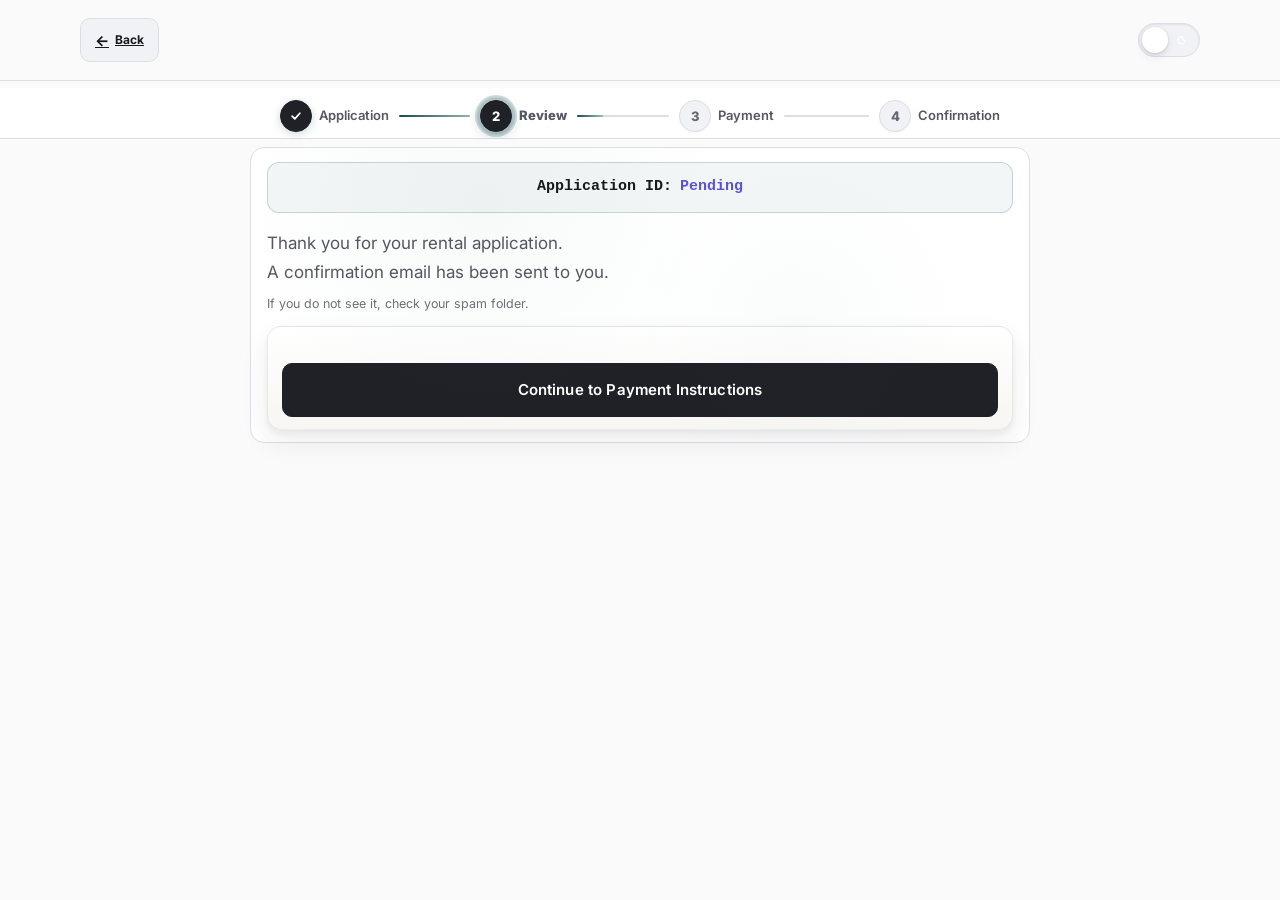
==== commit 2e75ea5e: "Use tenantfirstmgt@gmail.com as the public contact email. Co-authored-by: Cursor <cursoragent@cursor" ====
--- a/application-received.html
+++ b/application-received.html
@@ -360,7 +360,7 @@
               : '';
             confirmationParagraph.insertAdjacentHTML(
               'afterend',
-              `<p class="form-status is-error" role="status">We saved your application, but the confirmation email could not be sent automatically. Please contact support@privatepropmanagement.com if you do not receive it soon.${errorDetail}</p>`
+              `<p class="form-status is-error" role="status">We saved your application, but the confirmation email could not be sent automatically. Please contact tenantfirstmgt@gmail.com if you do not receive it soon.${errorDetail}</p>`
             );
           }
 
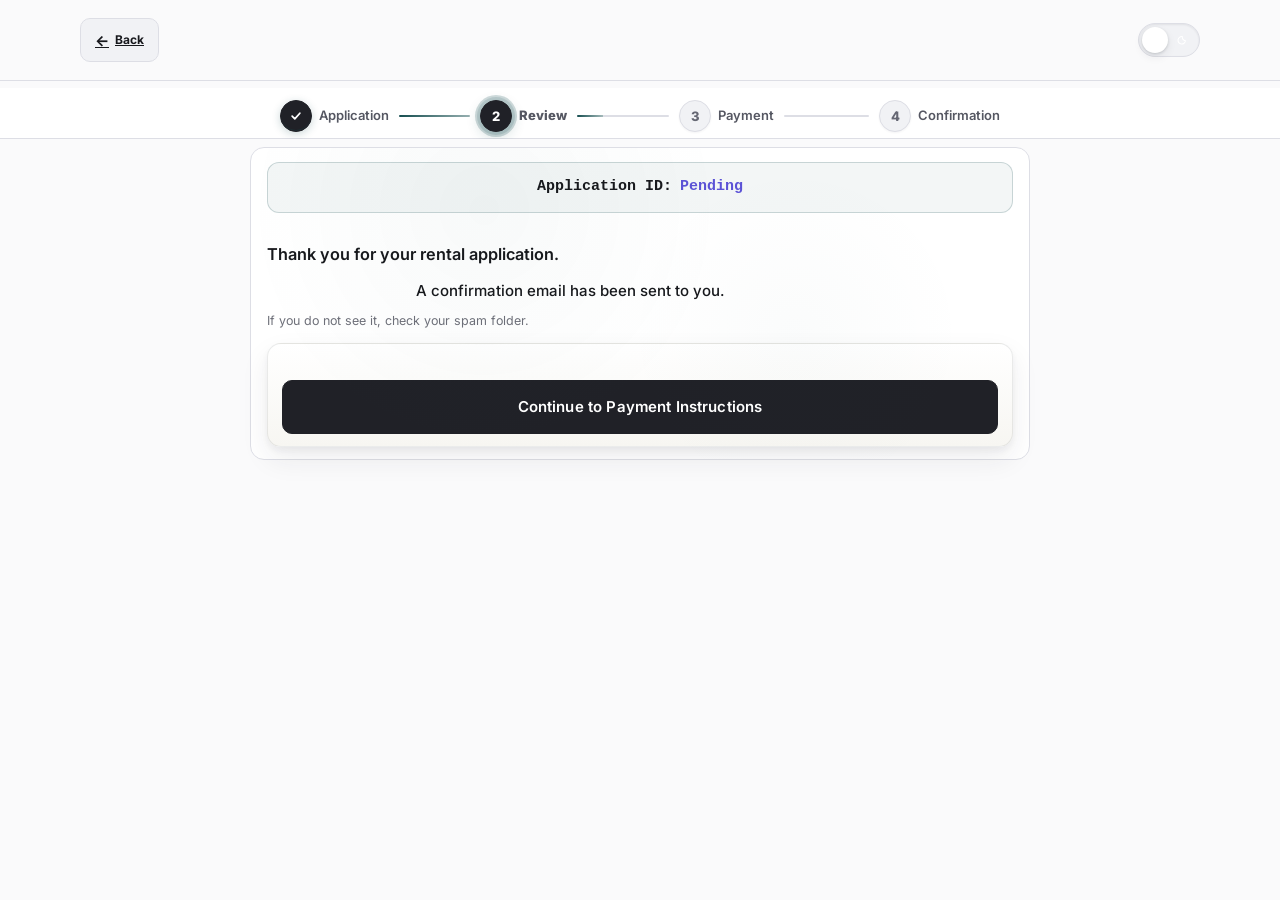
==== commit 61687cce: "Update the payment and review flow so applicants see the current fee, Chime steps, and confirmation " ====
--- a/application-received.html
+++ b/application-received.html
@@ -146,9 +146,9 @@
             <strong>Application ID:</strong> <span id="application-id-value" data-no-i18n>Pending</span>
           </div>
 
-          <p>Thank you for your rental application.</p>
-          <p id="confirmation-email-note-generic">A confirmation email has been sent to you.</p>
-          <p id="confirmation-email-note-addressed" hidden><span>A confirmation email has been sent to you at</span> <span id="applicant-email-value" data-no-i18n></span>.</p>
+          <p class="confirmation-thanks">Thank you for your rental application.</p>
+          <p class="confirmation-email-note" id="confirmation-email-note-generic">A confirmation email has been sent to you.</p>
+          <p class="confirmation-email-note" id="confirmation-email-note-addressed" hidden><span>A confirmation email has been sent to you at</span> <span id="applicant-email-value" data-no-i18n></span>.</p>
           <p class="confirmation-email-spam-note">If you do not see it, check your spam folder.</p>
 
           <section class="application-review" id="applicationReviewPanel" aria-labelledby="application-review-title" hidden>
--- a/style.css
+++ b/style.css
@@ -7151,11 +7151,34 @@
 
 .application-received-page .confirmation-card .application-id {
   margin-top: 0;
-  margin-bottom: 16px;
+  margin-bottom: 0;
   font-size: clamp(12px, 3.5vw, 15px);
   padding: 12px 14px;
+  max-width: 100%;
   overflow-x: auto;
   justify-content: center;
+}
+
+html.home-root body.application-received-page .confirmation-thanks {
+  margin: 28px 0 10px;
+  font-size: 1.02rem;
+  font-weight: 600;
+  line-height: 1.35;
+  color: var(--home-text) !important;
+}
+
+html.home-root body.application-received-page .confirmation-email-note {
+  margin: 0 auto;
+  max-width: 28rem;
+  font-size: 0.94rem;
+  font-weight: 500;
+  line-height: 1.45;
+  color: var(--home-text) !important;
+}
+
+html.home-root body.application-received-page #applicant-email-value {
+  color: var(--home-text) !important;
+  font-weight: 600;
 }
 
 .application-received-page .received-payment-ready {
@@ -7369,6 +7392,65 @@
 }
 
 @media (max-width: 720px) {
+  html.home-root body.application-received-page .confirmation-thanks {
+    margin-top: 28px;
+    margin-bottom: 8px;
+    font-size: 0.98rem;
+  }
+
+  html.home-root body.application-received-page .confirmation-email-note {
+    max-width: none;
+    font-size: 0.9rem;
+    font-weight: 500;
+    line-height: 1.4;
+  }
+
+  html.home-root body.application-received-page .application-review__title {
+    font-size: 0.84rem !important;
+    letter-spacing: 0.02em;
+    line-height: 1.3 !important;
+  }
+
+  .application-received-page .confirmation-card {
+    padding: 16px 14px 14px !important;
+  }
+
+  .application-received-page .received-section .container.narrow {
+    width: min(100% - 24px, 780px);
+  }
+
+  .application-received-page .received-payment-ready {
+    margin-top: 16px !important;
+    padding: 0 !important;
+    background: transparent !important;
+    border: 0 !important;
+    box-shadow: none !important;
+  }
+
+  html.home-root body.application-received-page .received-actions {
+    margin-top: 0;
+    grid-template-columns: minmax(0, 1fr);
+  }
+
+  html.home-root body.application-received-page .received-actions .button {
+    width: 100%;
+    max-width: none;
+    min-height: 48px;
+    padding: 12px 14px;
+    font-size: 0.95rem;
+    line-height: 1.25;
+    white-space: normal;
+  }
+
+  .application-received-page .application-review__content {
+    padding: 12px 12px 14px;
+  }
+
+  .application-received-page .application-review__title {
+    font-size: 0.82rem !important;
+    letter-spacing: 0.03em;
+  }
+
   .application-received-page .site-header {
     padding-top: env(safe-area-inset-top, 0px);
     padding-inline: env(safe-area-inset-left, 0px) env(safe-area-inset-right, 0px);
@@ -9139,15 +9221,49 @@
     inset: -18px;
   }
 
+  .simple-flow-page .payment-confirmation-section {
+    padding-bottom: calc(28px + env(safe-area-inset-bottom, 0px));
+  }
+
+  .simple-flow-page .success-message {
+    padding: 22px 16px 18px;
+    margin-bottom: 0;
+  }
+
+  .simple-flow-page .success-icon {
+    width: 56px;
+    height: 56px;
+    margin: 0 auto 14px;
+  }
+
+  .simple-flow-page .success-icon svg {
+    width: 28px;
+    height: 28px;
+  }
+
+  .simple-flow-page .success-message h1 {
+    font-size: 1.55rem !important;
+    line-height: 1.2;
+    margin-bottom: 12px;
+  }
+
+  .simple-flow-page .success-message p {
+    font-size: 0.95rem;
+    line-height: 1.5;
+  }
+
   .simple-flow-page .success-message .submit-section {
     width: 100%;
+    margin-top: 18px;
   }
 
   .simple-flow-page .success-message .submit-button,
   .simple-flow-page .success-message .button-primary {
     width: 100%;
-    max-width: 100%;
+    max-width: none;
+    min-height: 48px;
     justify-content: center;
+    white-space: normal;
   }
 
   .simple-flow-page .back-button {
--- a/home-design.css
+++ b/home-design.css
@@ -320,7 +320,8 @@
 }
 
 html.home-root body.apply-page,
-html.home-root body.application-received-page {
+html.home-root body.application-received-page,
+html.home-root body.simple-flow-page {
   padding-top: calc(88px + env(safe-area-inset-top, 0px)) !important;
 }
 
